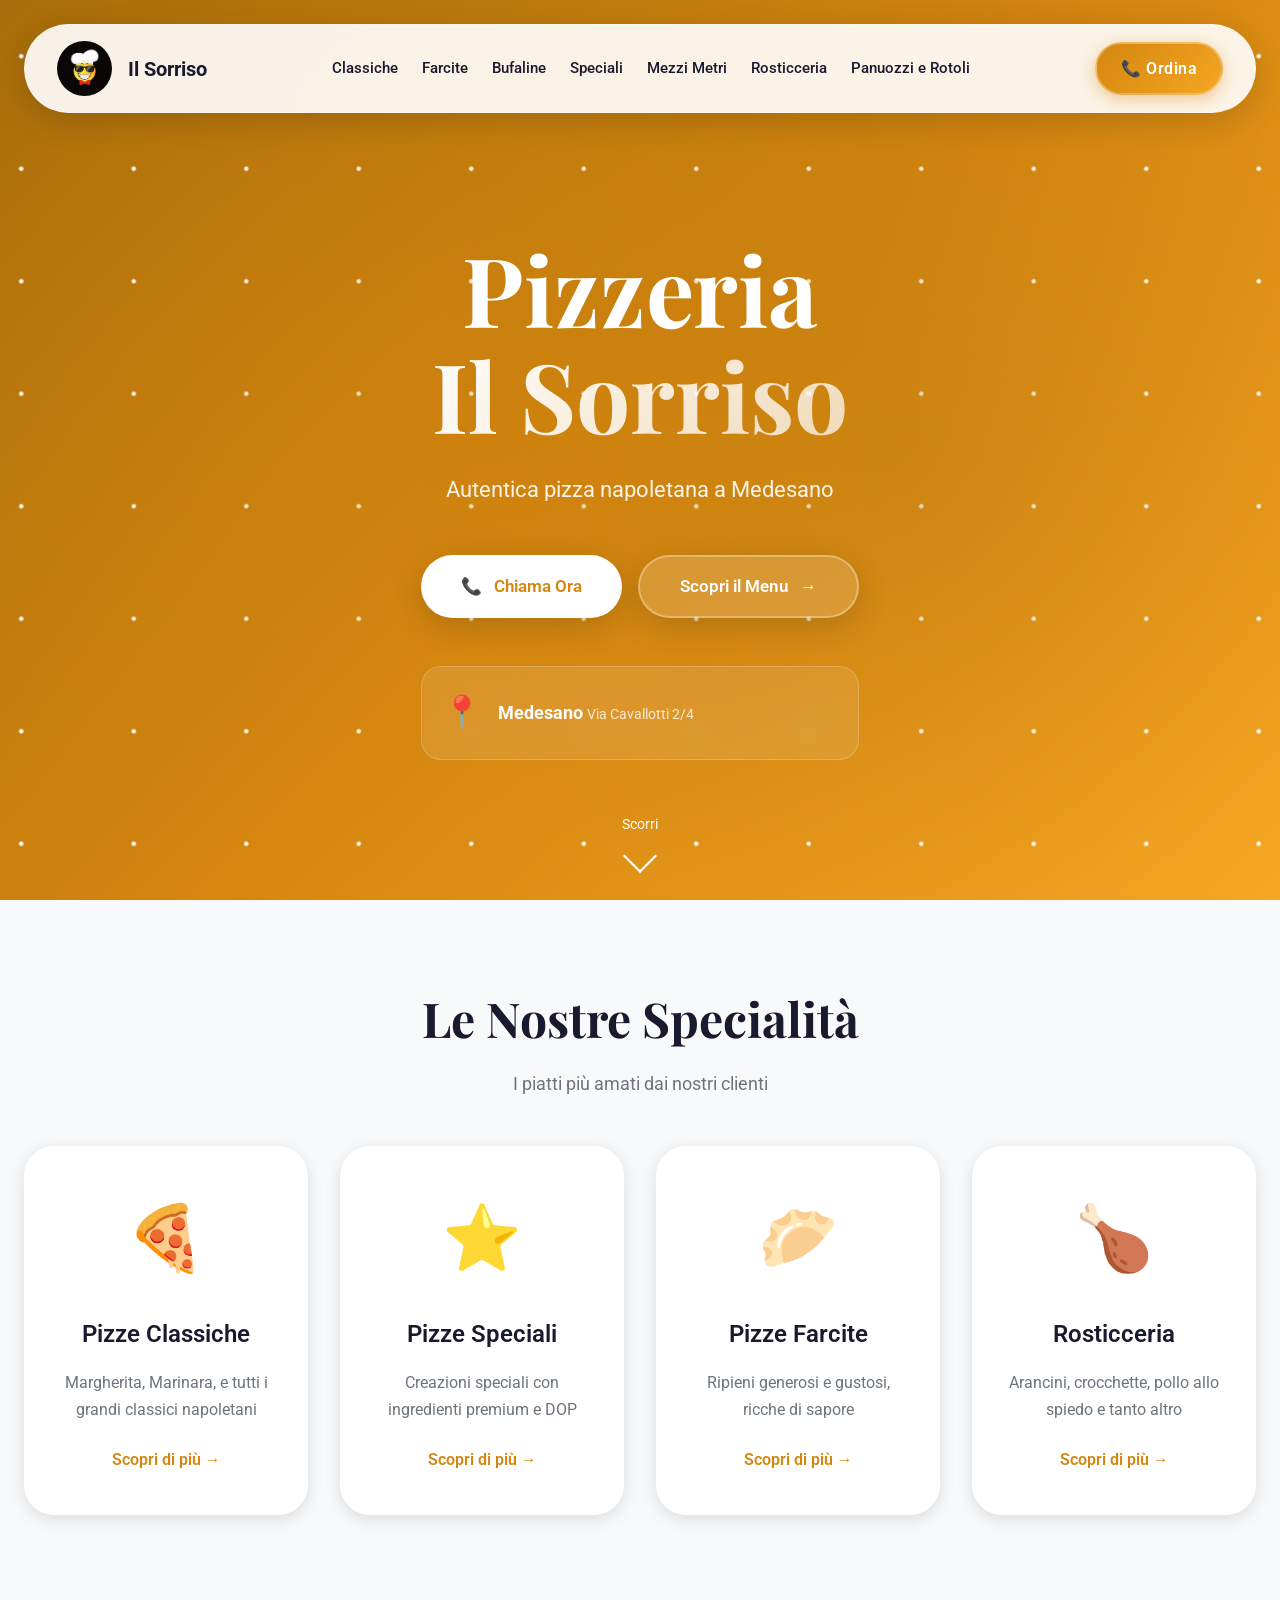
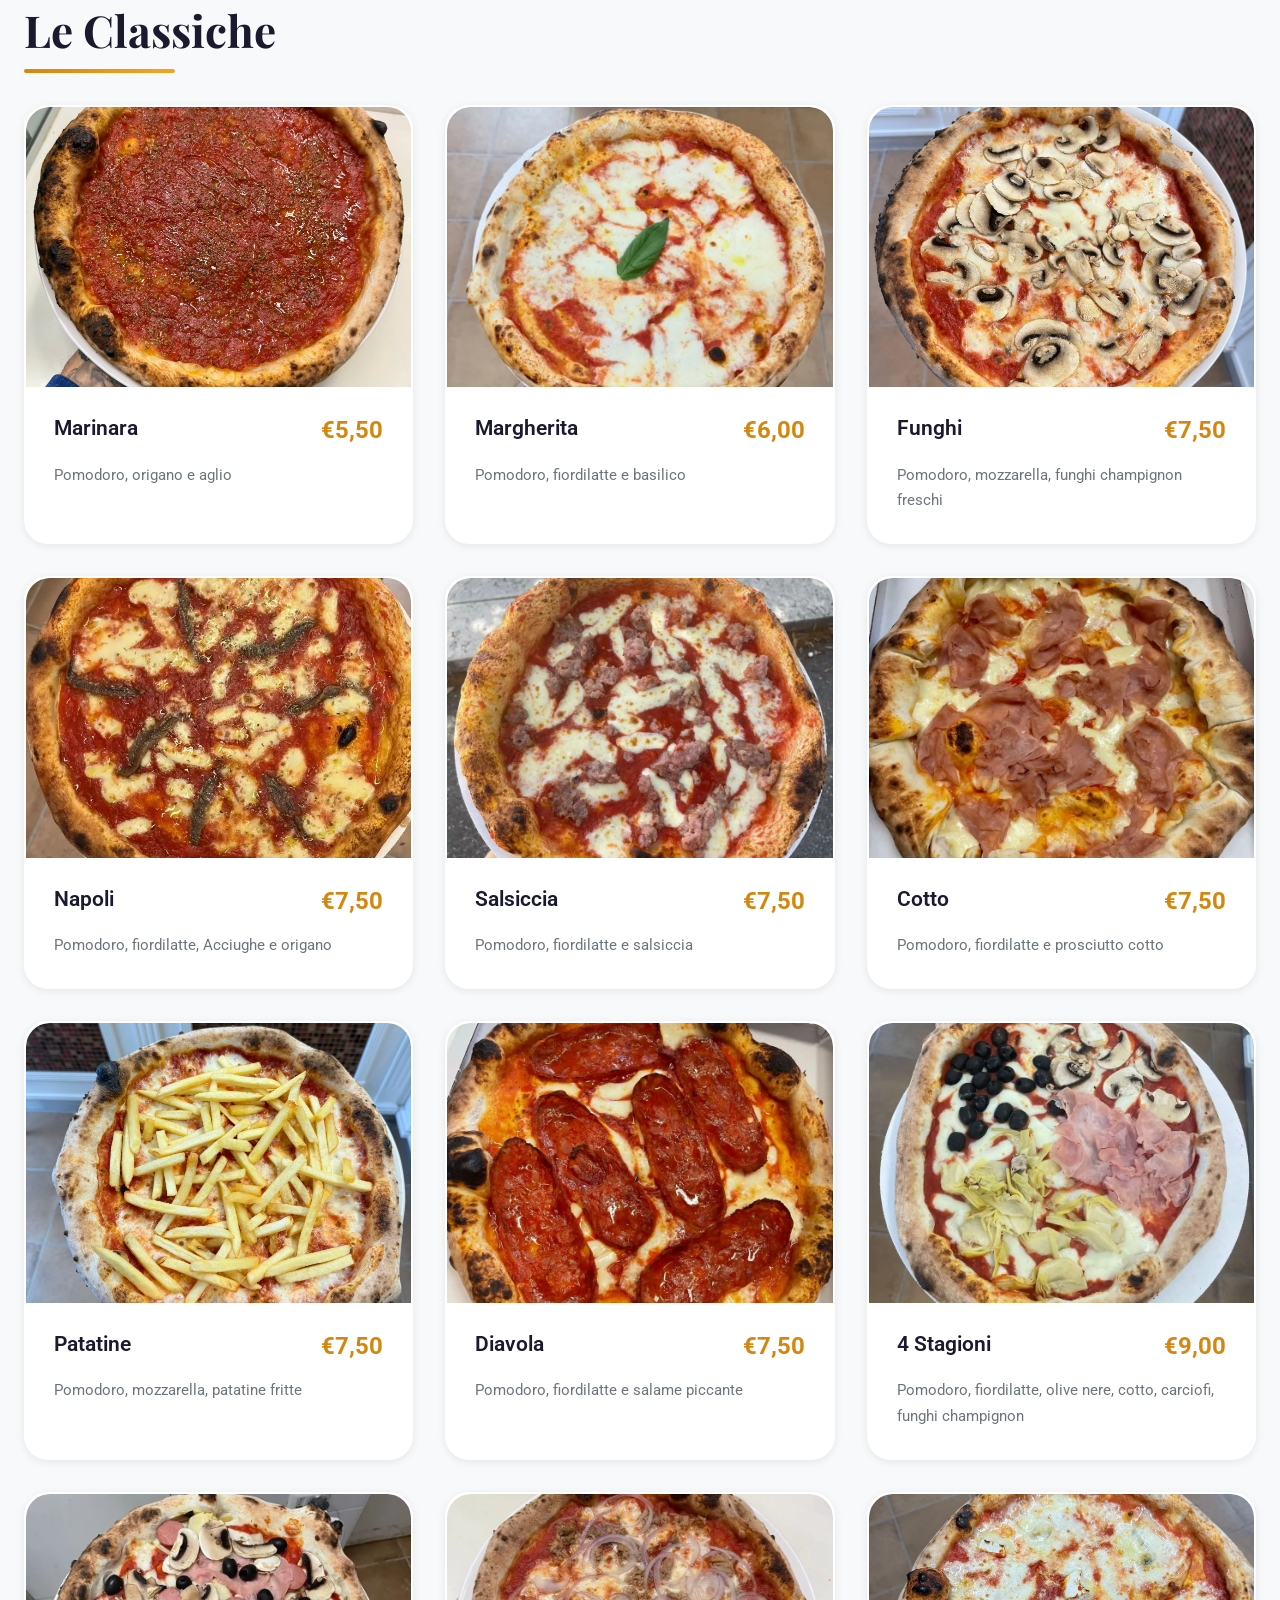
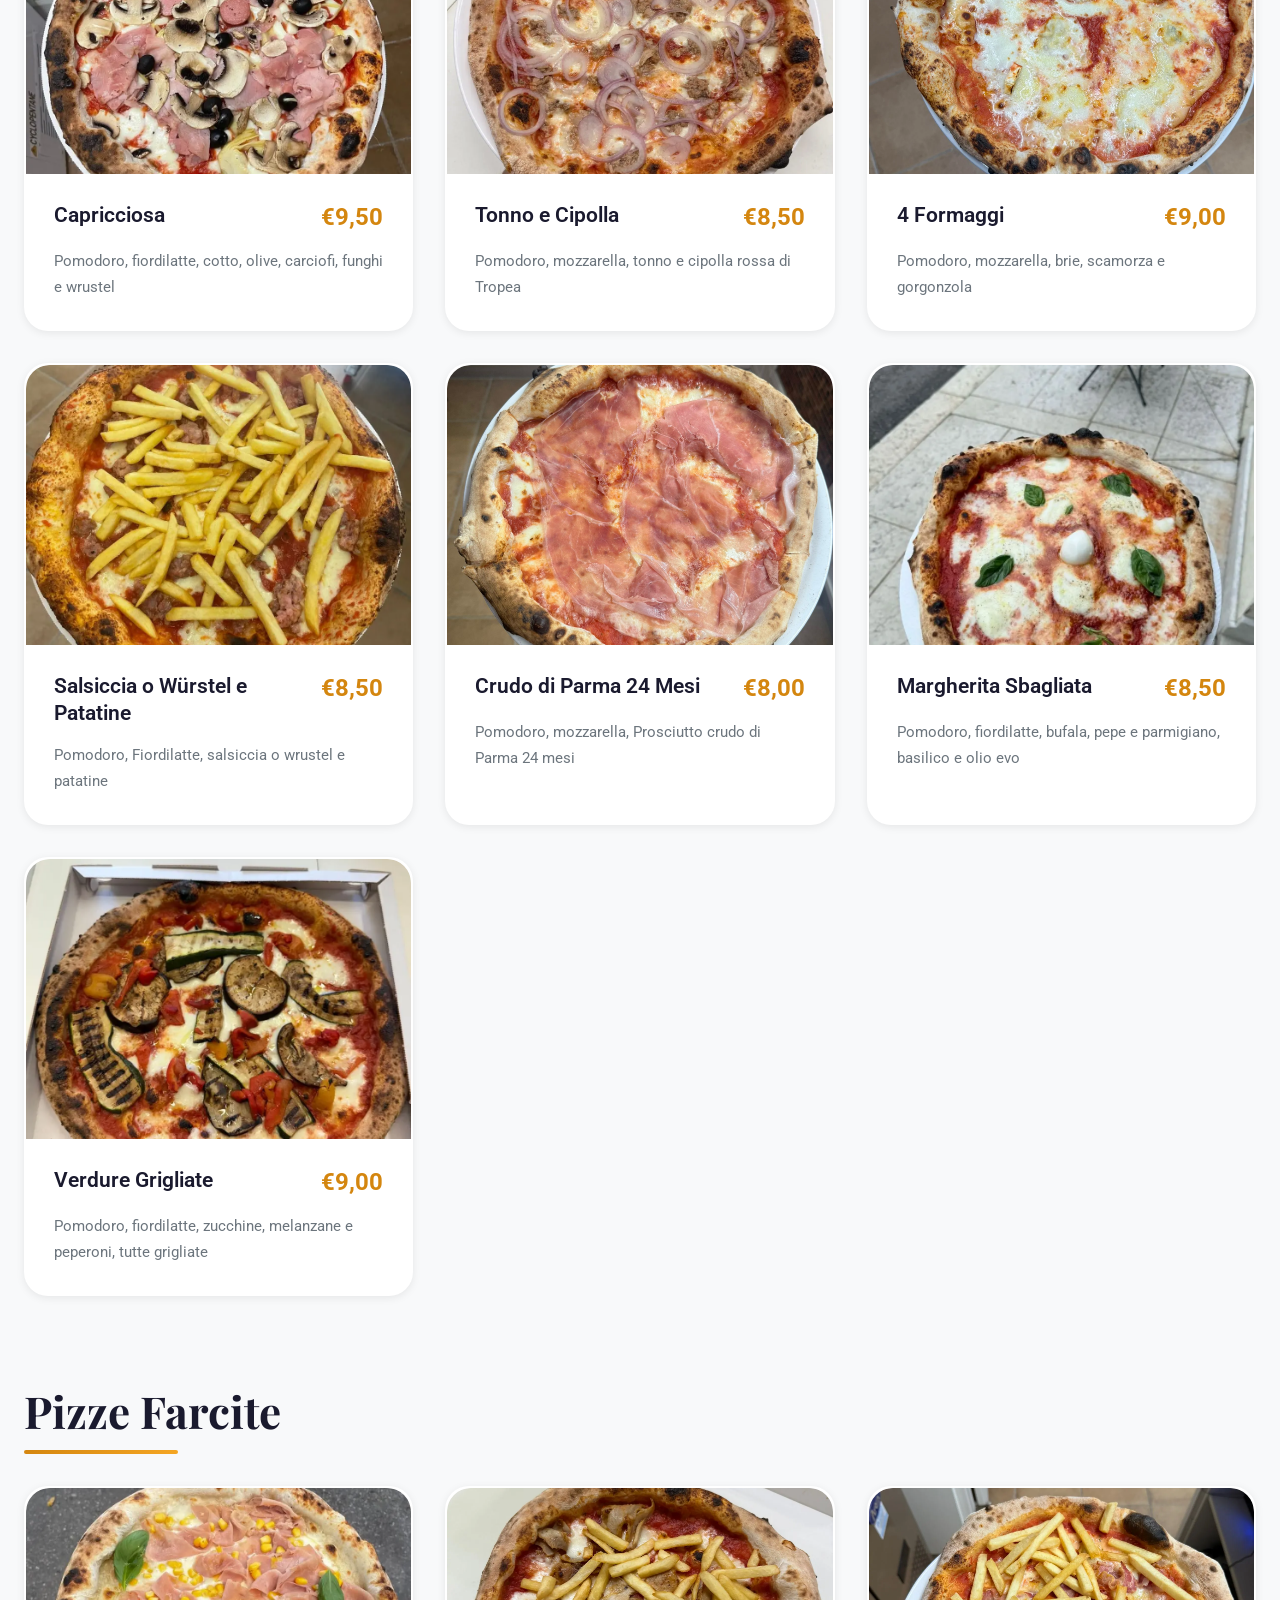
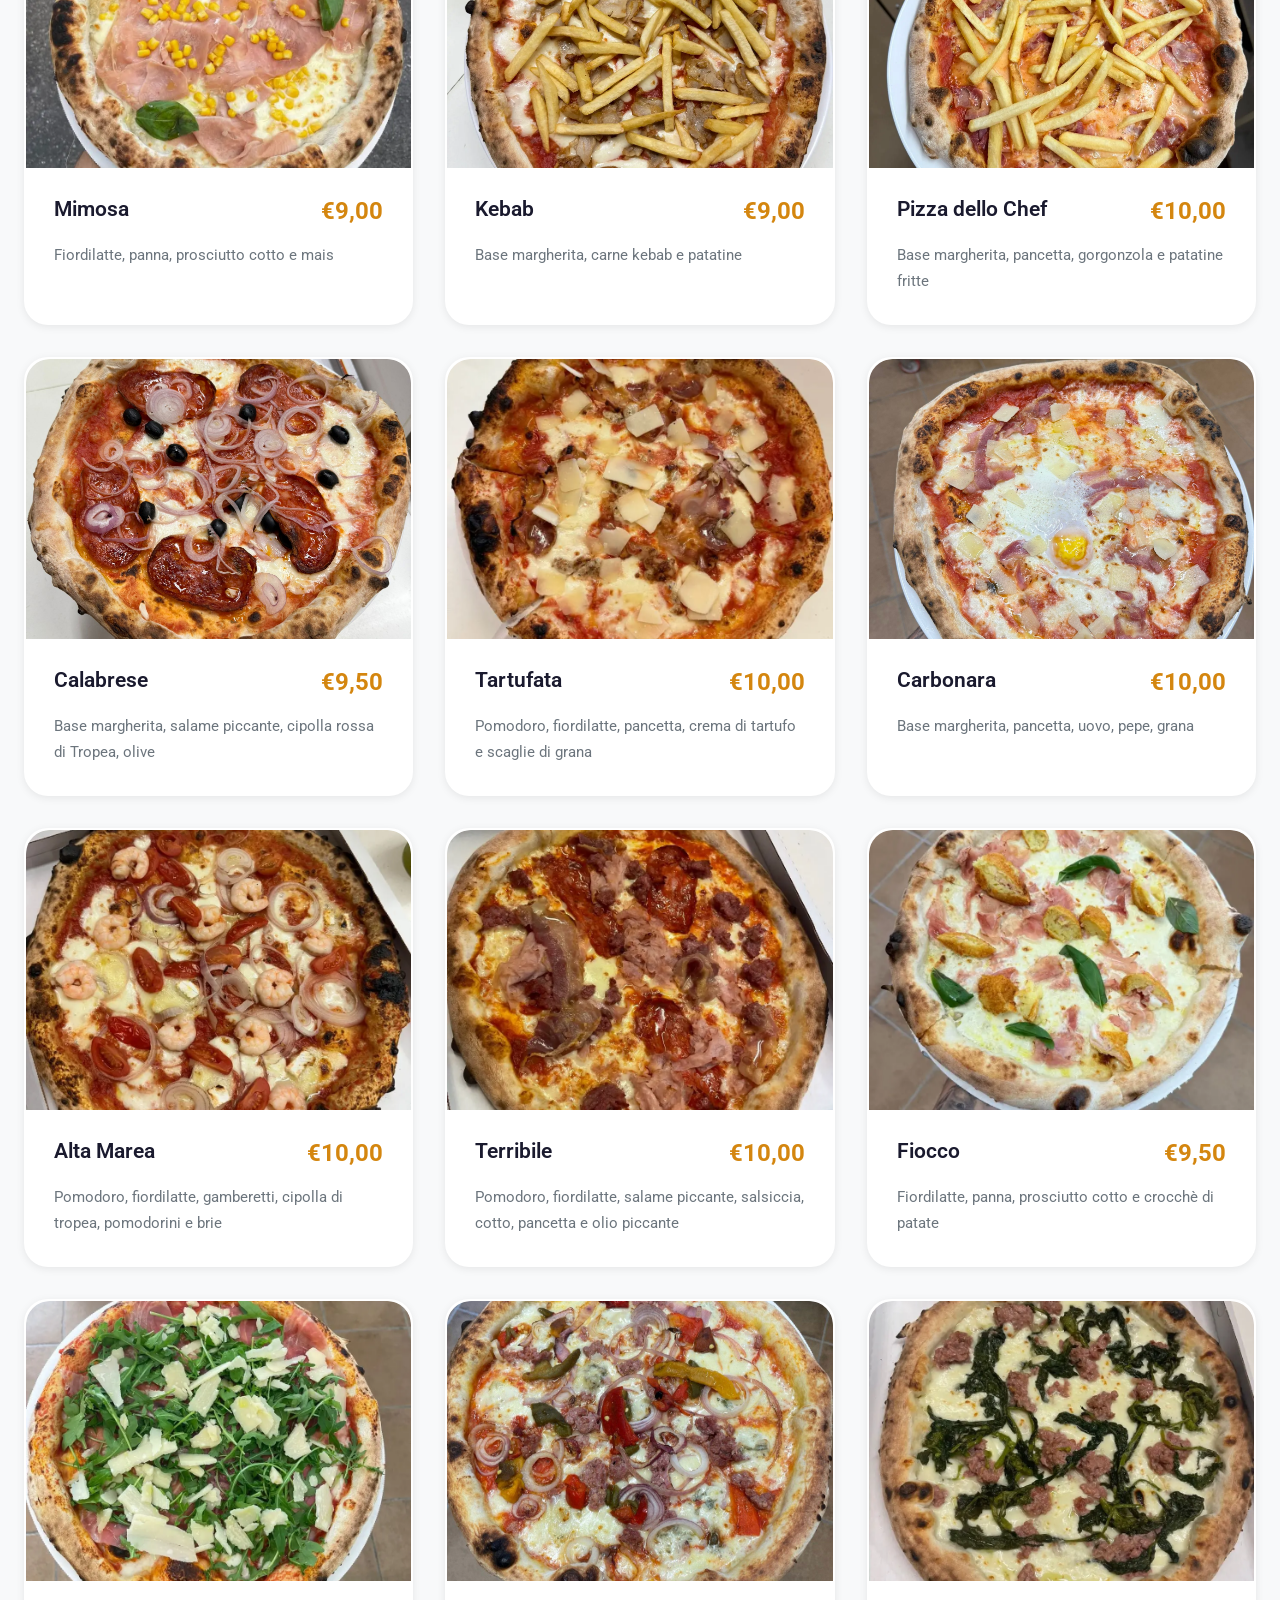
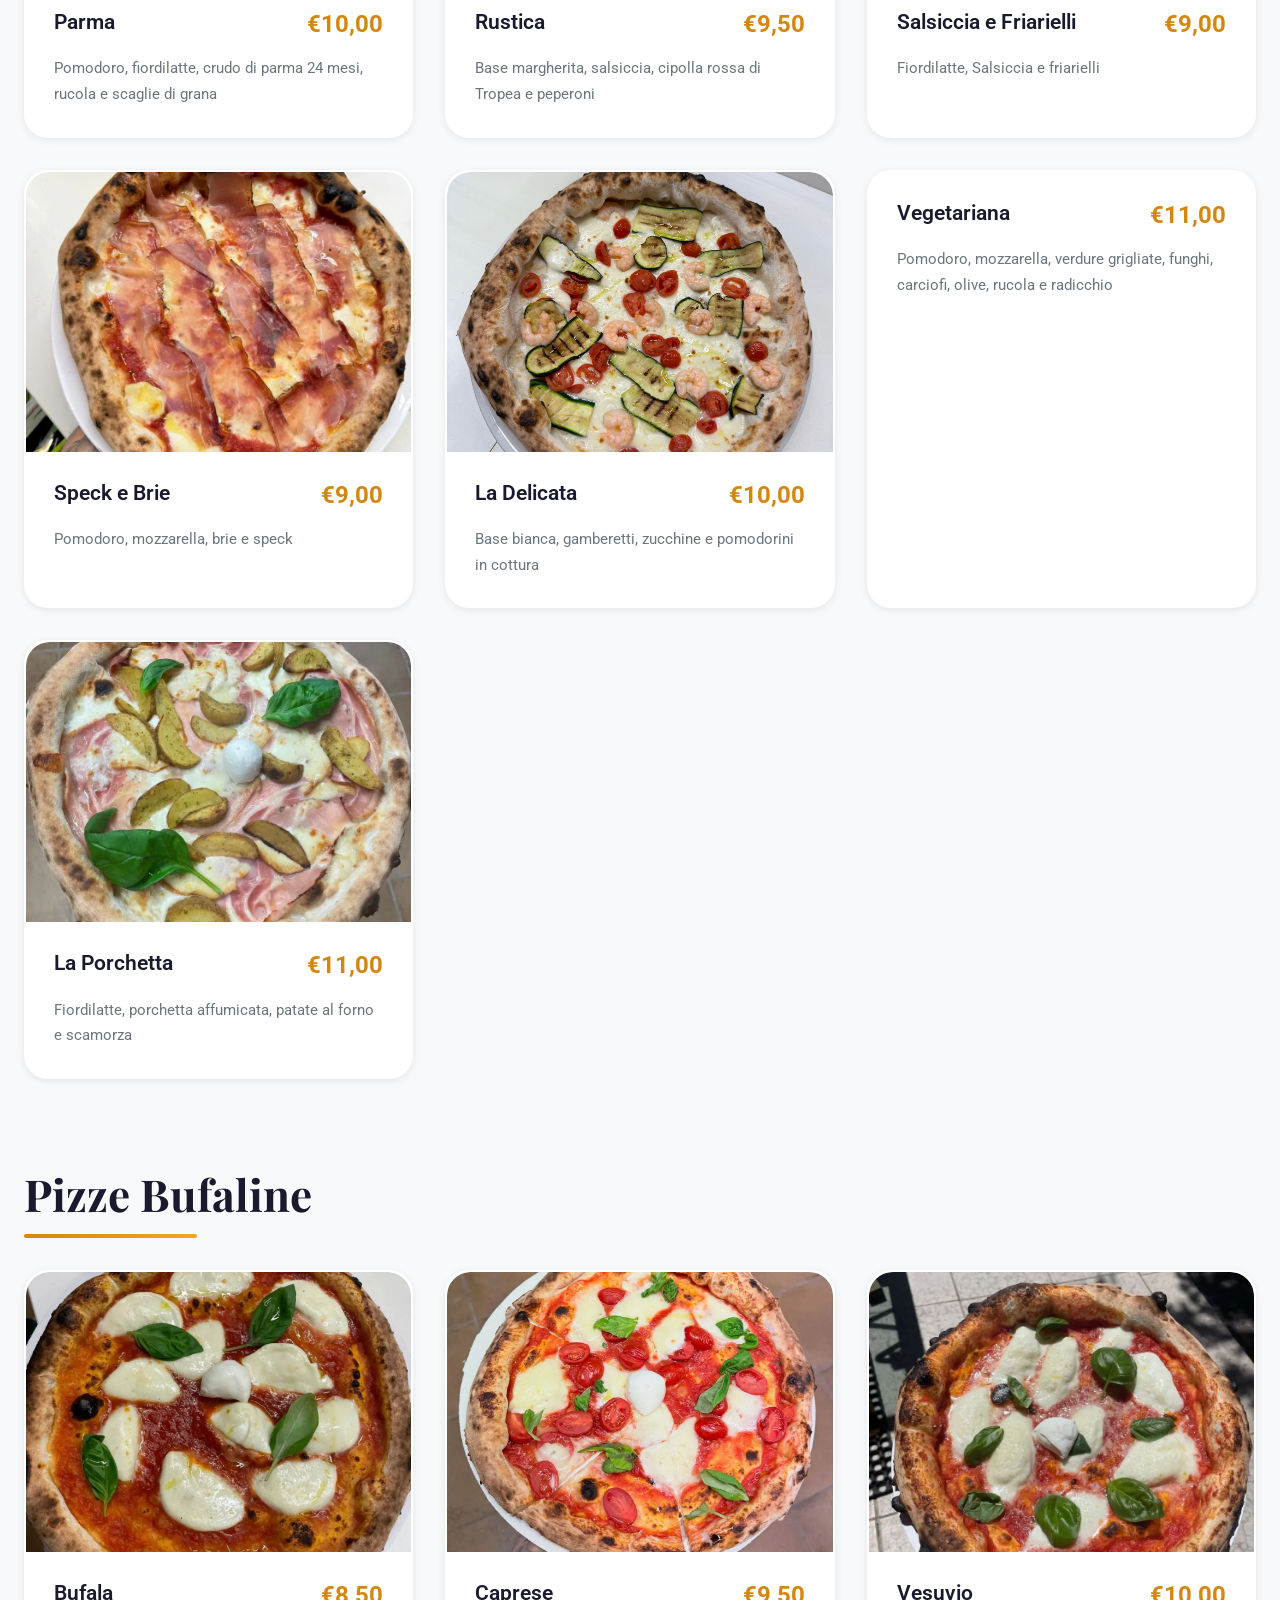
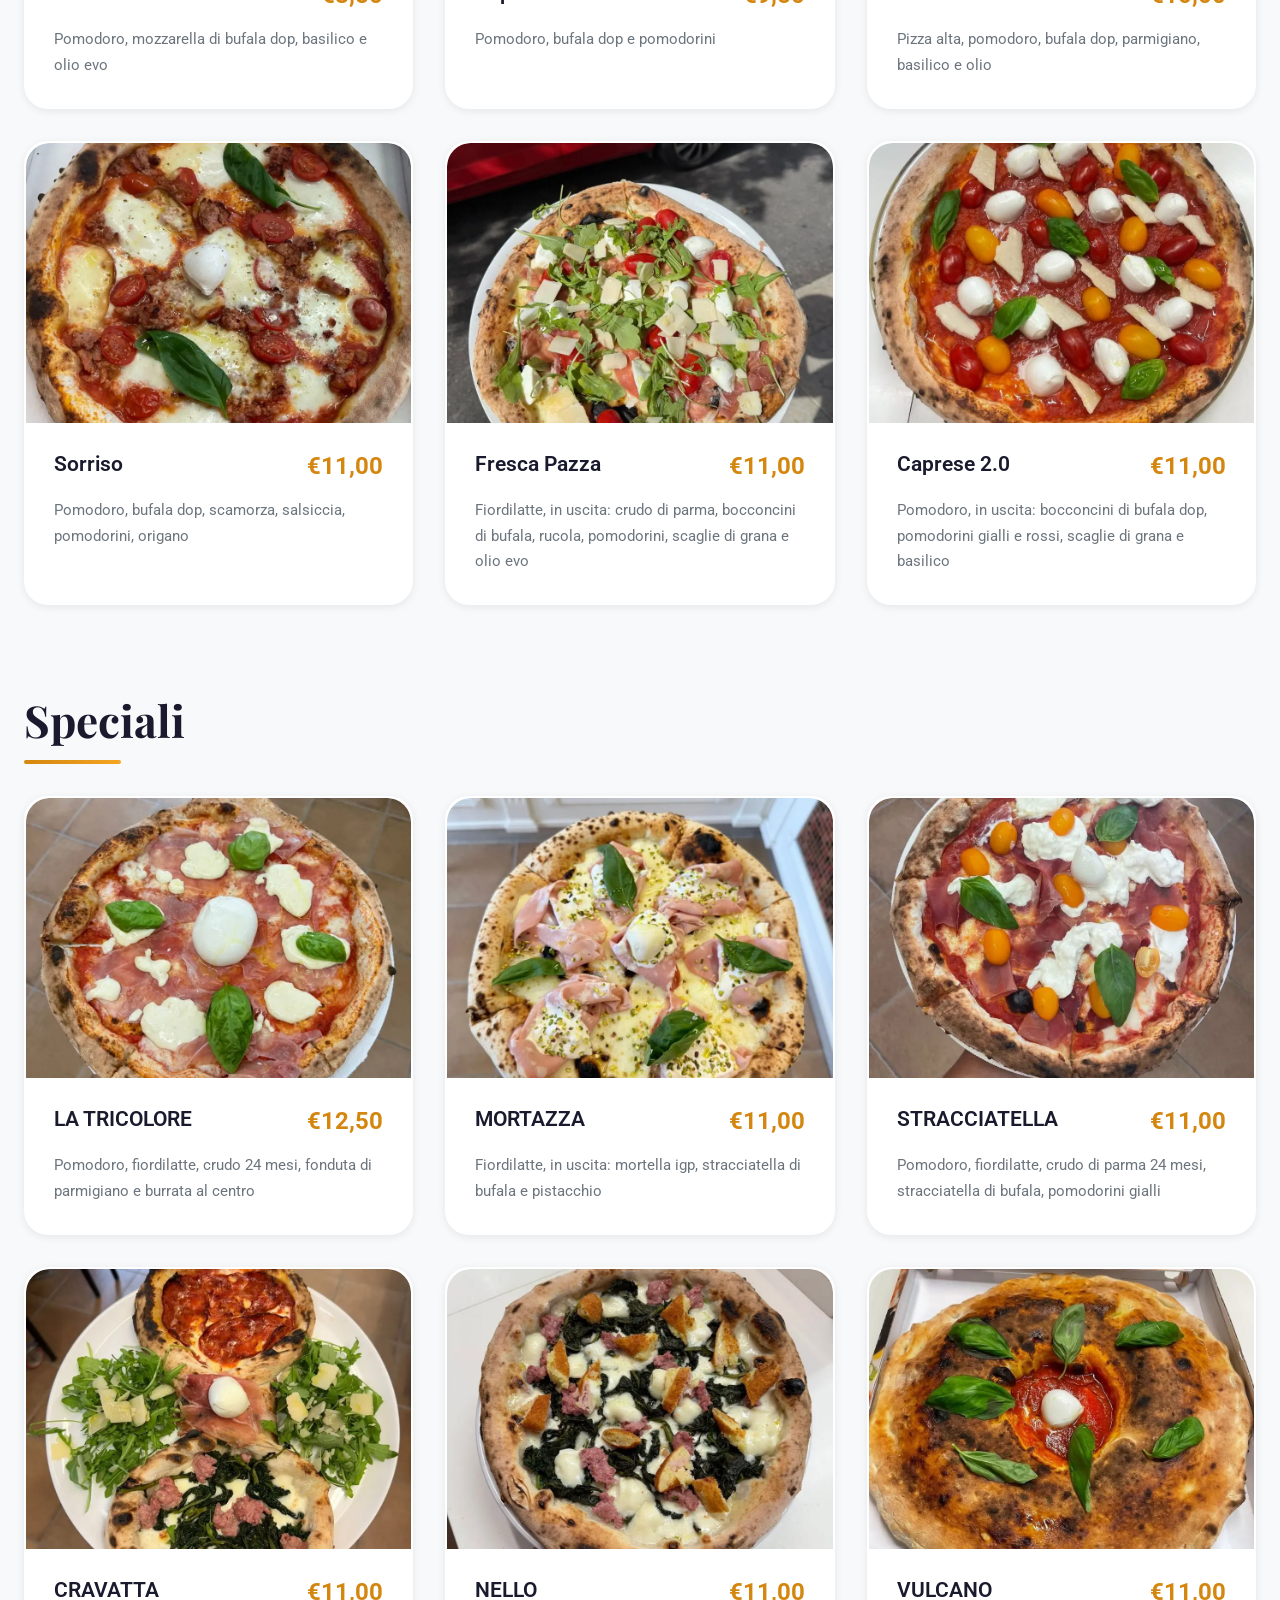
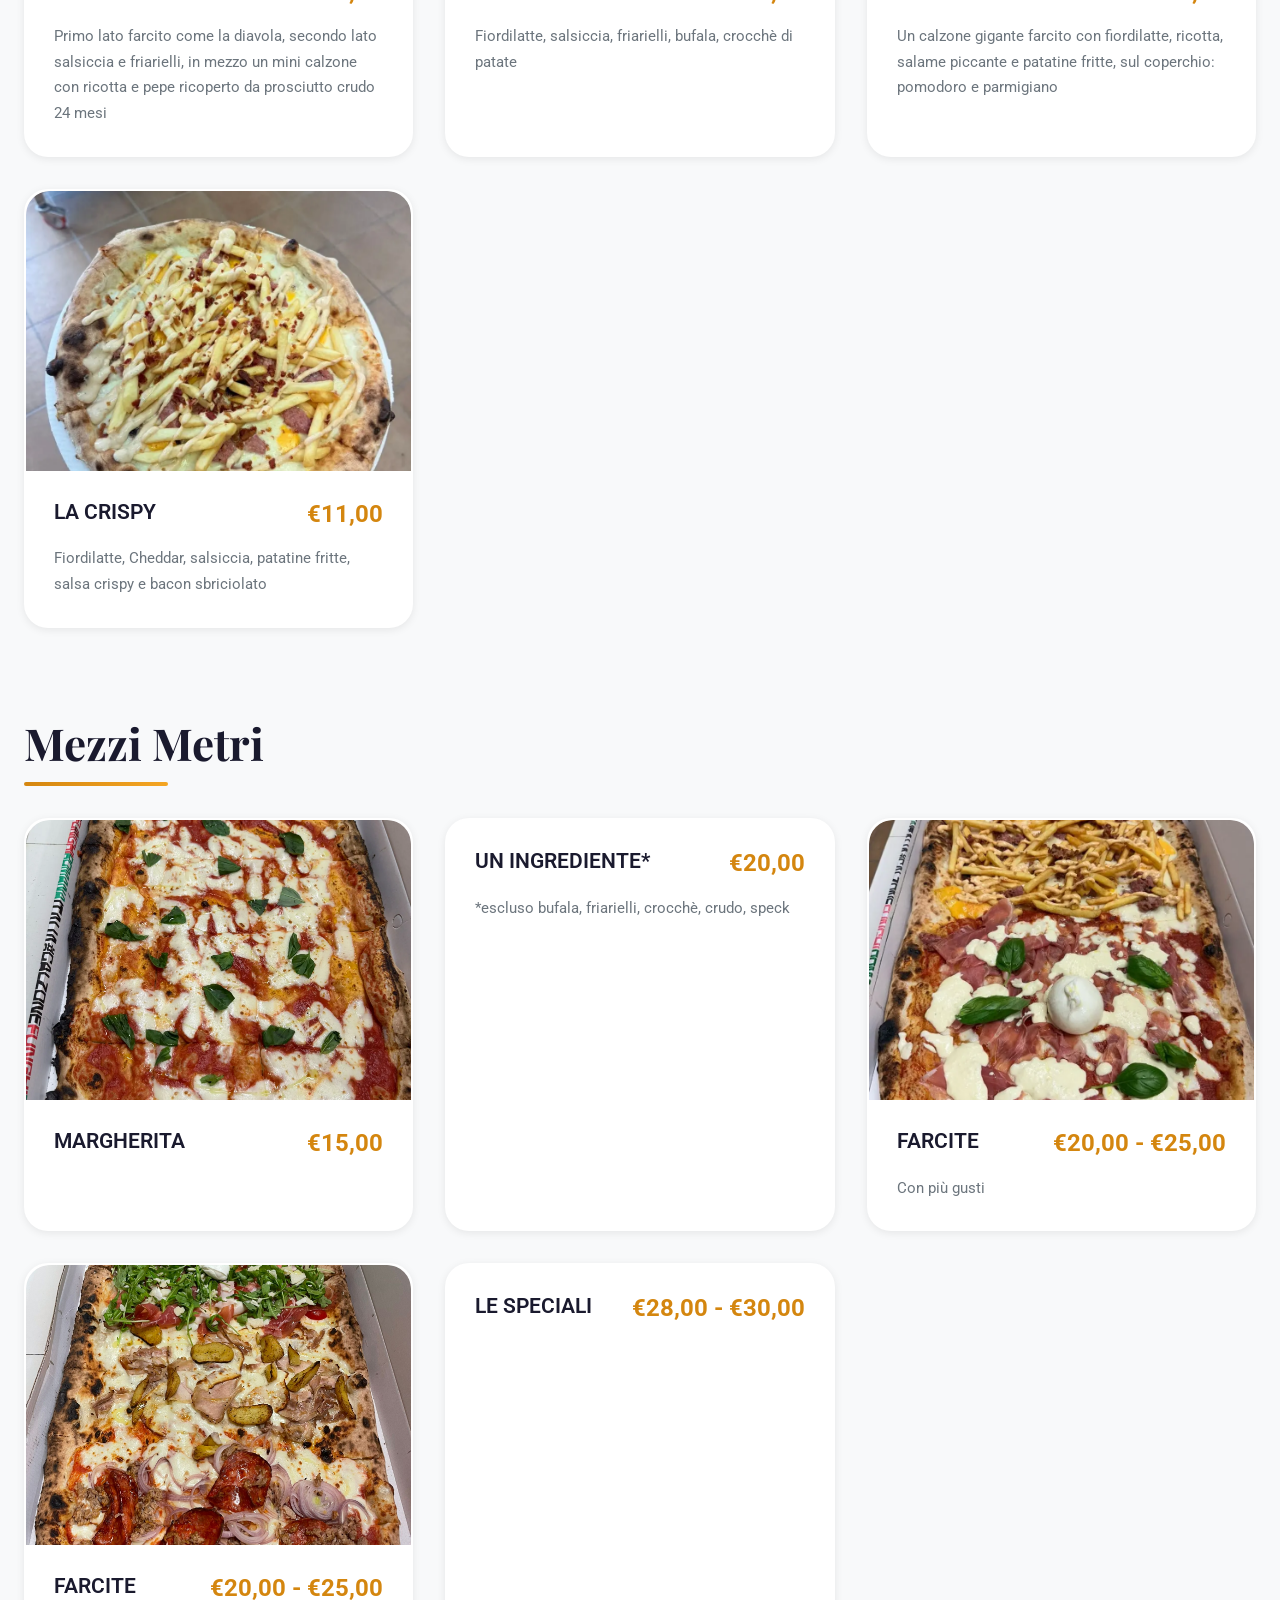
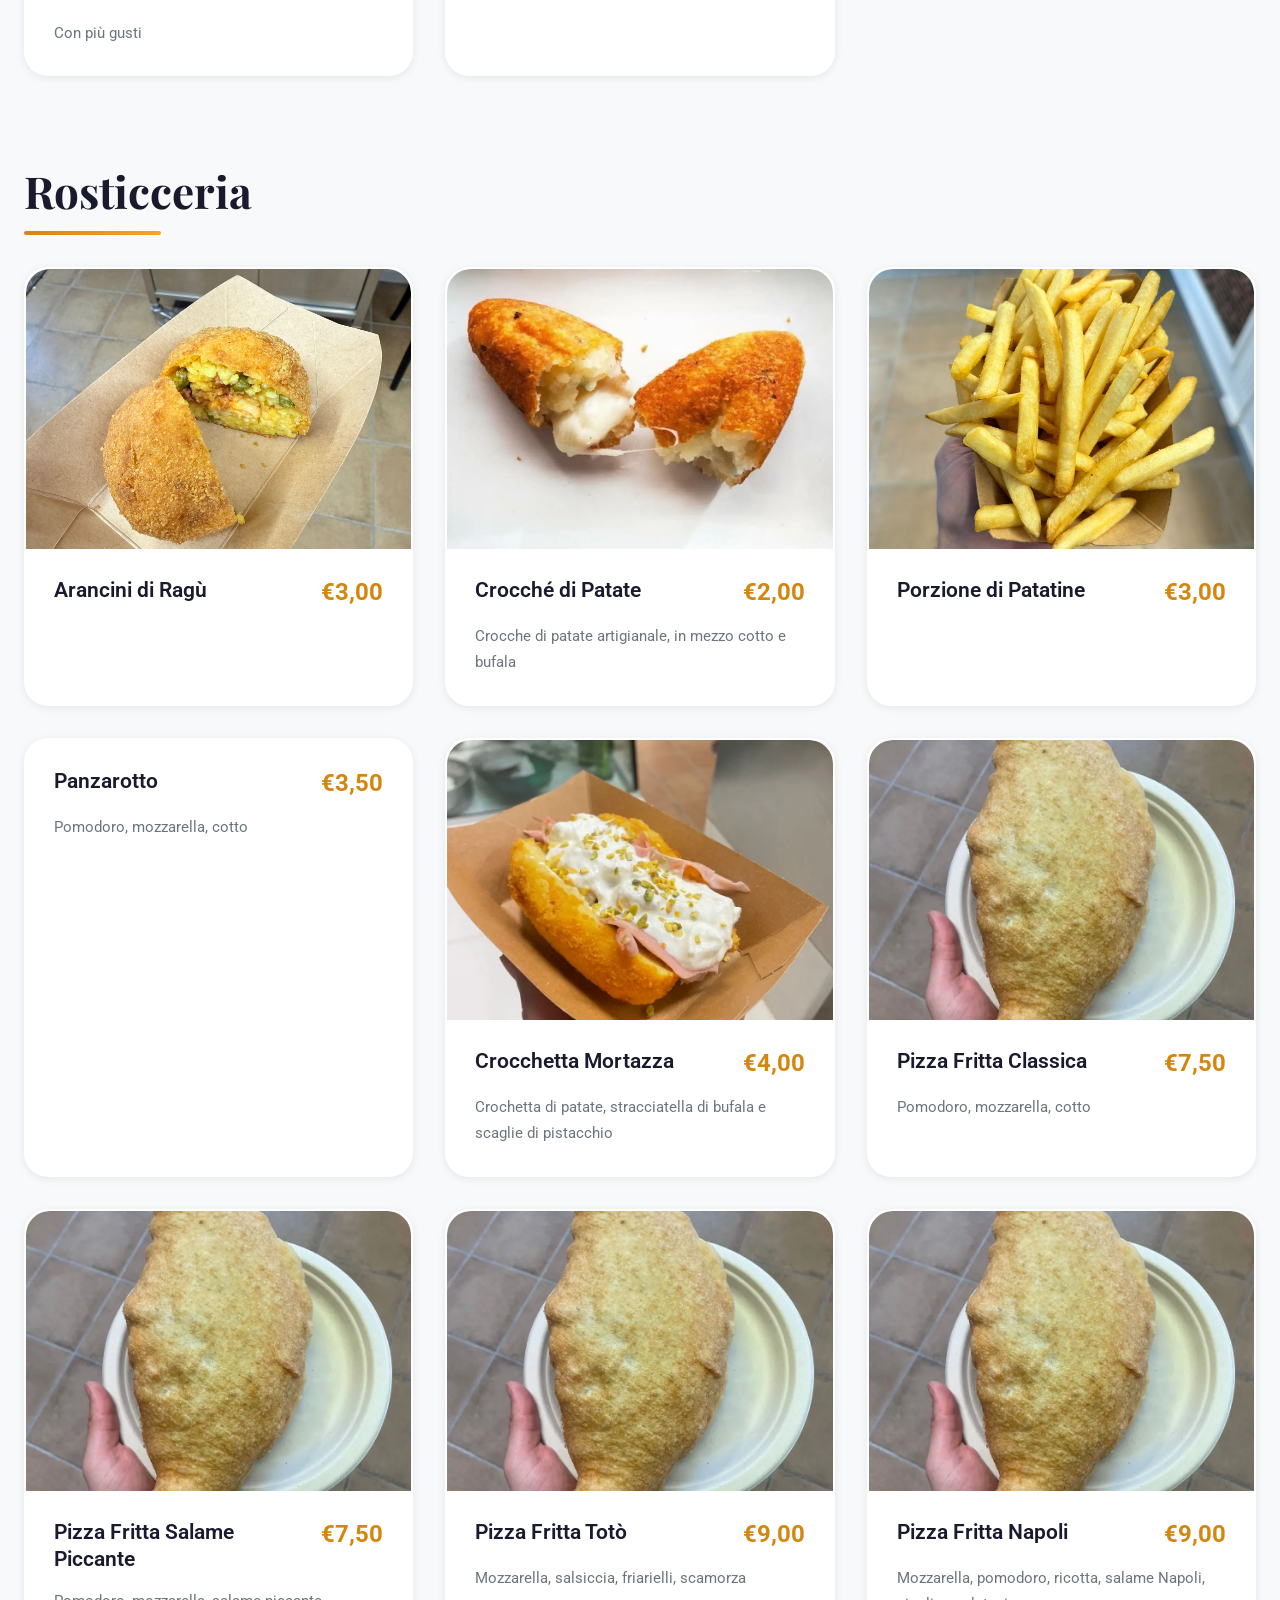
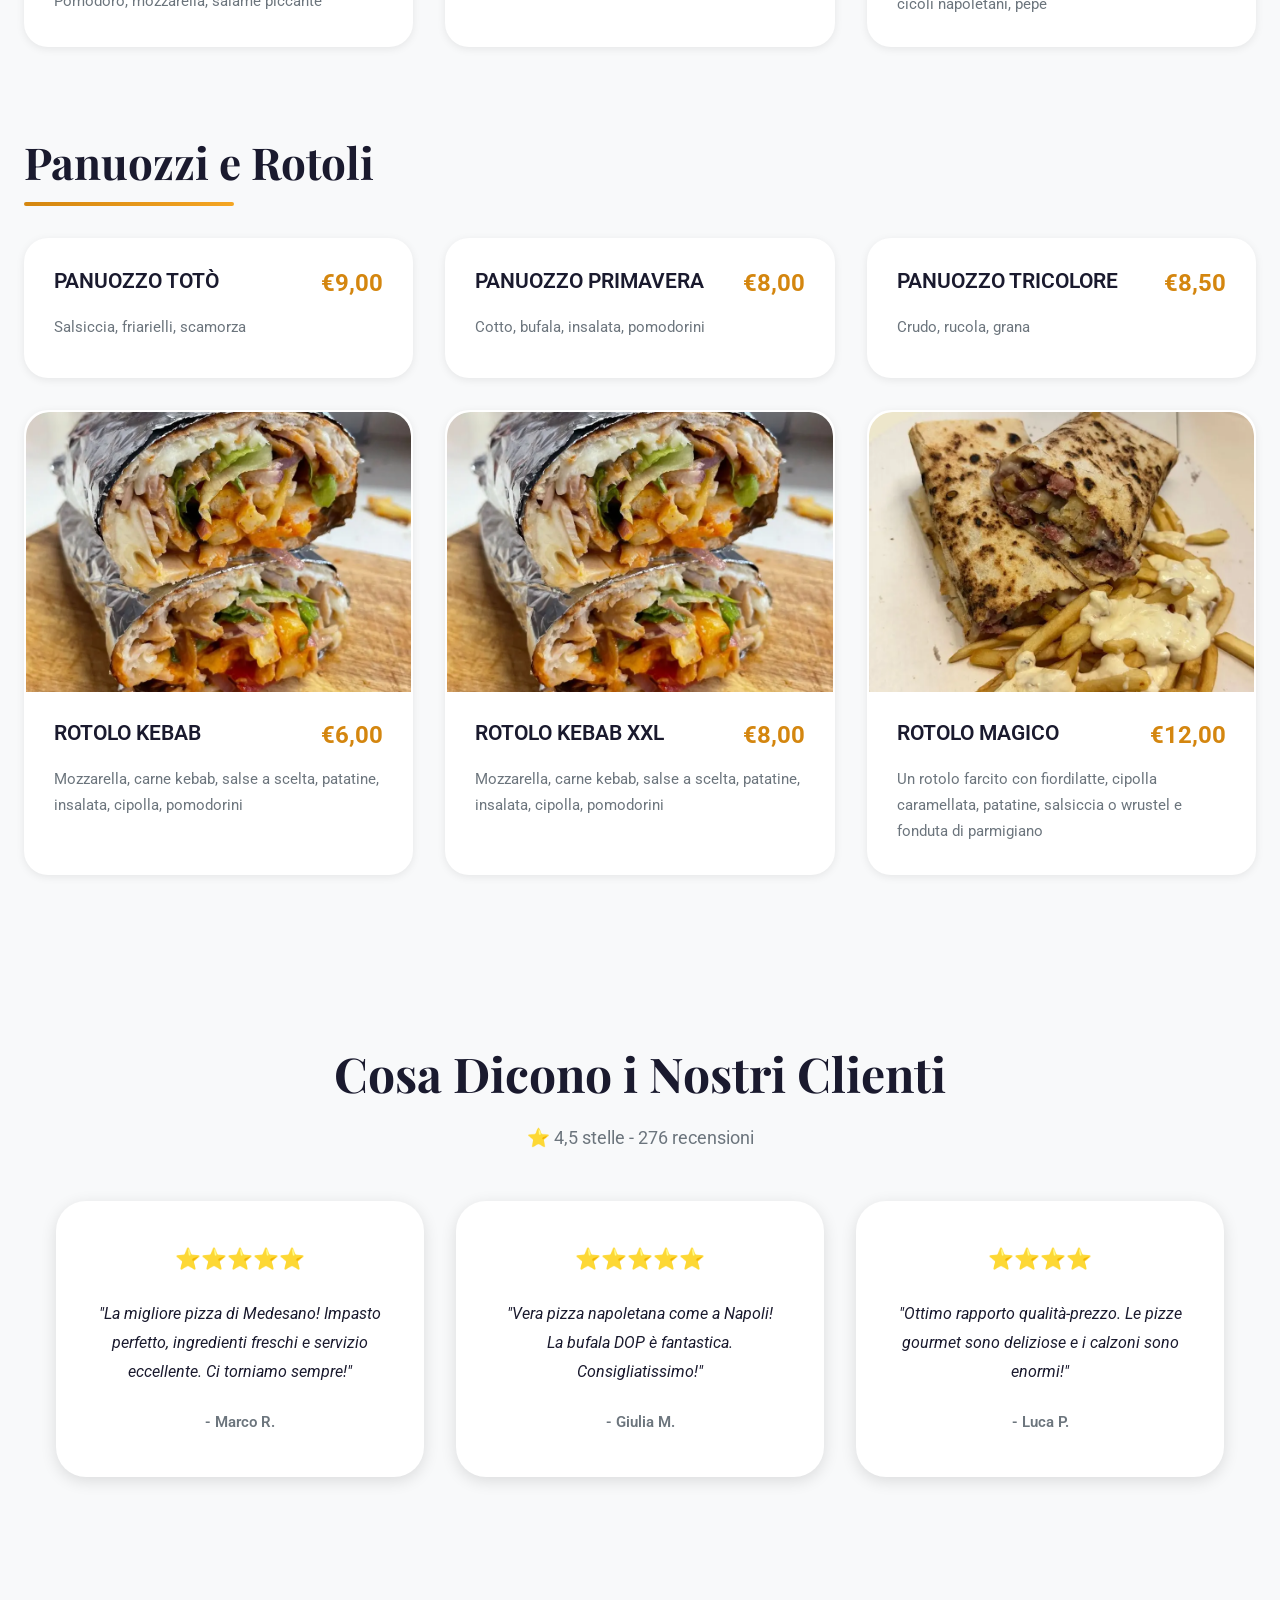
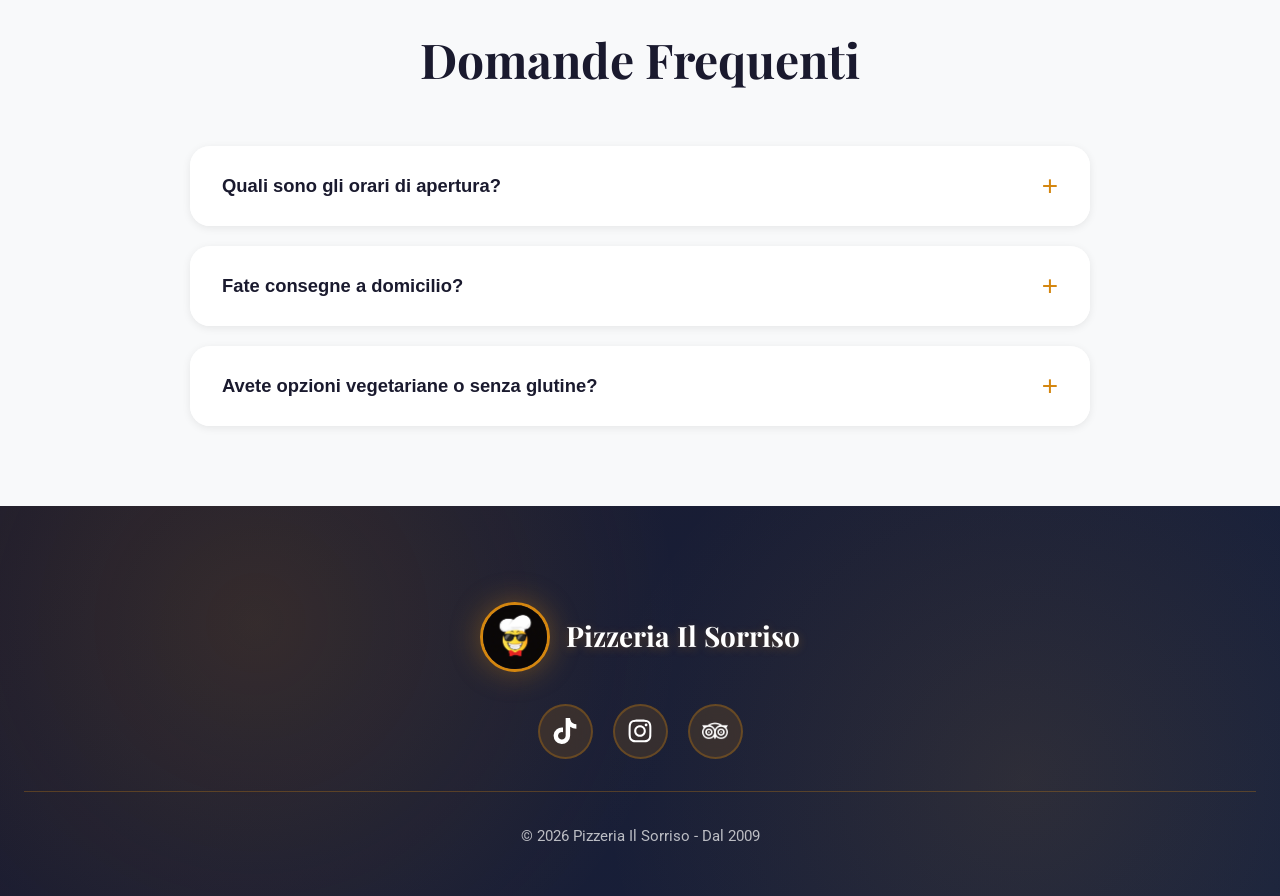
==== index.html @ df84333b "Add SEO meta tags, structured data, sitemap, and Google Search Console verification - Add meta descr" ====
<!DOCTYPE html>
<html lang="it">
<head>
    <meta charset="UTF-8">
    <meta name="viewport" content="width=device-width, initial-scale=1.0">
    <title>Pizzeria Il Sorriso | Autentica Pizza Napoletana a Medesano (PR)</title>
    <meta name="description" content="Pizzeria Il Sorriso a Medesano (PR) - Pizza napoletana artigianale, pizze farcite, bufaline, rosticceria e panuozzi. Consegna a domicilio. Chiama 0525 421782.">
    <link rel="canonical" href="https://www.ilsorrisopizzeria.it/">

    <!-- Open Graph -->
    <meta property="og:type" content="restaurant">
    <meta property="og:title" content="Pizzeria Il Sorriso | Autentica Pizza Napoletana a Medesano (PR)">
    <meta property="og:description" content="Pizzeria Il Sorriso a Medesano (PR) - Pizza napoletana artigianale, pizze farcite, bufaline, rosticceria e panuozzi. Consegna a domicilio.">
    <meta property="og:url" content="https://www.ilsorrisopizzeria.it/">
    <meta property="og:image" content="https://www.ilsorrisopizzeria.it/logoSorriso.webp">
    <meta property="og:locale" content="it_IT">
    <meta property="og:site_name" content="Pizzeria Il Sorriso">

    <!-- Twitter Card -->
    <meta name="twitter:card" content="summary">
    <meta name="twitter:title" content="Pizzeria Il Sorriso | Autentica Pizza Napoletana a Medesano (PR)">
    <meta name="twitter:description" content="Pizzeria Il Sorriso a Medesano (PR) - Pizza napoletana artigianale, pizze farcite, bufaline, rosticceria e panuozzi.">
    <meta name="twitter:image" content="https://www.ilsorrisopizzeria.it/logoSorriso.webp">

    <!-- JSON-LD: Restaurant -->
    <script type="application/ld+json">
    {
      "@context": "https://schema.org",
      "@type": "Restaurant",
      "name": "Pizzeria Il Sorriso",
      "image": "https://www.ilsorrisopizzeria.it/logoSorriso.webp",
      "url": "https://www.ilsorrisopizzeria.it",
      "telephone": "+390525421782",
      "address": {
        "@type": "PostalAddress",
        "streetAddress": "Via Cavallotti 2/4",
        "addressLocality": "Medesano",
        "postalCode": "43014",
        "addressRegion": "PR",
        "addressCountry": "IT"
      },
      "geo": {
        "@type": "GeoCoordinates",
        "latitude": 44.7569934,
        "longitude": 10.1401988
      },
      "servesCuisine": ["Pizza napoletana", "Italiana", "Rosticceria"],
      "priceRange": "€€",
      "openingHoursSpecification": [
        {
          "@type": "OpeningHoursSpecification",
          "dayOfWeek": "Tuesday",
          "opens": "12:00",
          "closes": "22:00"
        },
        {
          "@type": "OpeningHoursSpecification",
          "dayOfWeek": "Wednesday",
          "opens": "12:00",
          "closes": "22:00"
        },
        {
          "@type": "OpeningHoursSpecification",
          "dayOfWeek": "Thursday",
          "opens": "11:00",
          "closes": "14:00"
        },
        {
          "@type": "OpeningHoursSpecification",
          "dayOfWeek": "Thursday",
          "opens": "18:00",
          "closes": "22:00"
        },
        {
          "@type": "OpeningHoursSpecification",
          "dayOfWeek": "Friday",
          "opens": "11:00",
          "closes": "14:00"
        },
        {
          "@type": "OpeningHoursSpecification",
          "dayOfWeek": "Friday",
          "opens": "18:00",
          "closes": "22:00"
        },
        {
          "@type": "OpeningHoursSpecification",
          "dayOfWeek": "Saturday",
          "opens": "11:00",
          "closes": "14:00"
        },
        {
          "@type": "OpeningHoursSpecification",
          "dayOfWeek": "Saturday",
          "opens": "18:00",
          "closes": "22:00"
        },
        {
          "@type": "OpeningHoursSpecification",
          "dayOfWeek": "Sunday",
          "opens": "11:00",
          "closes": "14:00"
        },
        {
          "@type": "OpeningHoursSpecification",
          "dayOfWeek": "Sunday",
          "opens": "18:00",
          "closes": "22:00"
        }
      ],
      "aggregateRating": {
        "@type": "AggregateRating",
        "ratingValue": "4.5",
        "reviewCount": "276"
      },
      "sameAs": [
        "https://www.instagram.com/pizzeria_il_sorriso_medesano/",
        "https://www.tiktok.com/@nellosorrisosmile",
        "https://www.tripadvisor.it/Restaurant_Review-g1063283-d23905421-Reviews-Pizzeria_Il_Sorriso-Medesano_Province_of_Parma_Emilia_Romagna.html"
      ],
      "hasMenu": {
        "@type": "Menu",
        "hasMenuSection": [
          {
            "@type": "MenuSection",
            "name": "Le Classiche",
            "description": "Pizze classiche napoletane"
          },
          {
            "@type": "MenuSection",
            "name": "Pizze Farcite",
            "description": "Pizze riccamente farcite"
          },
          {
            "@type": "MenuSection",
            "name": "Pizze Bufaline",
            "description": "Pizze con mozzarella di bufala DOP"
          },
          {
            "@type": "MenuSection",
            "name": "Speciali",
            "description": "Creazioni speciali dello chef"
          },
          {
            "@type": "MenuSection",
            "name": "Mezzi Metri",
            "description": "Pizze formato mezzo metro"
          },
          {
            "@type": "MenuSection",
            "name": "Rosticceria",
            "description": "Arancini, crocchette, pizze fritte e altro"
          },
          {
            "@type": "MenuSection",
            "name": "Panuozzi e Rotoli",
            "description": "Panuozzi farciti e rotoli kebab"
          }
        ]
      }
    }
    </script>

    <!-- JSON-LD: FAQPage -->
    <script type="application/ld+json">
    {
      "@context": "https://schema.org",
      "@type": "FAQPage",
      "mainEntity": [
        {
          "@type": "Question",
          "name": "Quali sono gli orari di apertura?",
          "acceptedAnswer": {
            "@type": "Answer",
            "text": "Lunedì: Chiuso. Martedì: 12–22. Mercoledì: 12–22. Giovedì: 11–14, 18–22. Venerdì: 11–14, 18–22. Sabato: 11–14, 18–22. Domenica: 11–14, 18–22. L'orario può variare."
          }
        },
        {
          "@type": "Question",
          "name": "Fate consegne a domicilio?",
          "acceptedAnswer": {
            "@type": "Answer",
            "text": "Sì, consegniamo a domicilio nella zona di Medesano e dintorni. Chiamaci al 0525 421782 per ordinare!"
          }
        },
        {
          "@type": "Question",
          "name": "Avete opzioni vegetariane o senza glutine?",
          "acceptedAnswer": {
            "@type": "Answer",
            "text": "Sì, abbiamo diverse pizze vegetariane. Per le opzioni senza glutine, ti preghiamo di chiamarci in anticipo così possiamo prepararci."
          }
        }
      ]
    }
    </script>

    <link rel="icon" type="image/webp" href="logoSorriso.webp">
    <link rel="stylesheet" href="style.css">
    <link rel="preconnect" href="https://fonts.googleapis.com">
    <link rel="preconnect" href="https://fonts.gstatic.com" crossorigin>
    <link href="https://fonts.googleapis.com/css2?family=Playfair+Display:wght@700&family=Roboto:wght@300;400;500&display=swap" rel="stylesheet">
    <script>
        // Prevent flash of hero section when navigating from product page
        if (window.location.hash || (localStorage.getItem('menuScrollPosition') && !window.location.hash)) {
            if ('scrollRestoration' in history) {
                history.scrollRestoration = 'manual';
            }
            document.documentElement.style.visibility = 'hidden';
        }
    </script>
</head>
<body>
    <!-- Floating Navigation -->
    <nav class="floating-nav">
        <div class="nav-container">
            <a href="#" class="nav-logo">
                <img src="logoSorriso.webp" alt="Il Sorriso">
                <span>Il Sorriso</span>
            </a>
            <ul class="nav-menu">
                <li><a href="#classiche"><span class="nav-icon">🍕</span>Classiche</a></li>
                <li><a href="#farcite"><span class="nav-icon">🥟</span>Farcite</a></li>
                <li><a href="#bufaline"><span class="nav-icon">🧀</span>Bufaline</a></li>
                <li><a href="#speciali"><span class="nav-icon">⭐</span>Speciali</a></li>
                <li><a href="#mezzi-metri"><span class="nav-icon">📏</span>Mezzi Metri</a></li>
                <li><a href="#rosticceria"><span class="nav-icon">🍗</span>Rosticceria</a></li>
                <li><a href="#panuozzi"><span class="nav-icon">🌯</span>Panuozzi e Rotoli</a></li>
                <li class="mobile-only"><a href="tel:0525421782" class="nav-cta"><span class="nav-icon">📞</span>Ordina</a></li>
            </ul>
            <div class="nav-right">
                <a href="tel:0525421782" class="nav-cta">📞 Ordina</a>
                <button class="menu-toggle" aria-label="Toggle menu">
                    <span></span>
                    <span></span>
                    <span></span>
                </button>
            </div>
        </div>
    </nav>

    <!-- Full-Screen Hero -->
    <section id="hero" class="hero-fullscreen">
        <div class="hero-background">
            <div class="hero-overlay"></div>
        </div>
        <div class="hero-content-wrapper">
            <div class="hero-text">
                <h1 class="hero-title">
                    <span class="hero-title-line">Pizzeria</span>
                    <span class="hero-title-line hero-title-main">Il Sorriso</span>
                </h1>
                <p class="hero-subtitle">Autentica pizza napoletana a Medesano</p>
                <div class="hero-actions">
                    <a href="tel:0525421782" class="btn-primary">
                        <span>📞</span>
                        <span>Chiama Ora</span>
                    </a>
                    <a href="#top-picks" class="btn-secondary">
                        <span>Scopri il Menu</span>
                        <span>→</span>
                    </a>
                </div>
                <div class="hero-info">
                    <div class="info-item">
                        <div class="info-icon">📍</div>
                        <div class="info-text">
                            <a href="https://www.google.com/maps/dir//Via+Cavallotti,+2%2F4,+43014+Medesano+PR/@44.7627647,10.143824,21197m/data=!3m1!1e3!4m8!4m7!1m0!1m5!1m1!1s0x478065ed5f792169:0x3a52b111fb915a0a!2m2!1d10.1401988!2d44.7569934?entry=ttu&g_ep=EgoyMDI1MTIwOS4wIKXMDSoASAFQAw%3D%3D" target="_blank" rel="noopener noreferrer" style="text-decoration: none; color: inherit;">
                                <strong>Medesano</strong>
                                <span>Via Cavallotti 2/4</span>
                            </a>
                        </div>
                    </div>
                </div>
            </div>
        </div>
        <div class="scroll-indicator">
            <span>Scorri</span>
            <div class="scroll-arrow"></div>
        </div>
    </section>

    <main class="container">
        <!-- Top Picks Section -->
        <section id="top-picks" class="top-picks-section">
            <h2>Le Nostre Specialità</h2>
            <p class="section-subtitle">I piatti più amati dai nostri clienti</p>
            <div class="top-picks-grid">
                <div class="pick-card">
                    <div class="pick-icon">🍕</div>
                    <h3>Pizze Classiche</h3>
                    <p>Margherita, Marinara, e tutti i grandi classici napoletani</p>
                    <a href="#classiche" class="pick-link">Scopri di più →</a>
                </div>
                <div class="pick-card">
                    <div class="pick-icon">⭐</div>
                    <h3>Pizze Speciali</h3>
                    <p>Creazioni speciali con ingredienti premium e DOP</p>
                    <a href="#speciali" class="pick-link">Scopri di più →</a>
                </div>
                <div class="pick-card">
                    <div class="pick-icon">🥟</div>
                    <h3>Pizze Farcite</h3>
                    <p>Ripieni generosi e gustosi, ricche di sapore</p>
                    <a href="#farcite" class="pick-link">Scopri di più →</a>
                </div>
                <div class="pick-card">
                    <div class="pick-icon">🍗</div>
                    <h3>Rosticceria</h3>
                    <p>Arancini, crocchette, pollo allo spiedo e tanto altro</p>
                    <a href="#rosticceria" class="pick-link">Scopri di più →</a>
                </div>
            </div>
        </section>


        <!-- Le Classiche -->
        <section id="classiche" class="menu-section">
            <h2>Le Classiche</h2>
            <div class="menu-grid">
                <div class="menu-item with-image">
                    <img src="Marinara.webp" alt="Marinara" class="item-image">
                    <div class="item-content">
                        <div class="item-header">
                            <h3>Marinara</h3>
                            <span class="price">€5,50</span>
                        </div>
                        <p class="ingredients">Pomodoro, origano e aglio</p>
                    </div>
                </div>

                <div class="menu-item with-image">
                    <img src="Margherita.webp" alt="Margherita" class="item-image">
                    <div class="item-content">
                        <div class="item-header">
                            <h3>Margherita</h3>
                            <span class="price">€6,00</span>
                        </div>
                        <p class="ingredients">Pomodoro, fiordilatte e basilico</p>
                    </div>
                </div>

                <div class="menu-item with-image">
                    <img src="Funghi.webp" alt="Funghi" class="item-image">
                    <div class="item-content">
                        <div class="item-header">
                            <h3>Funghi</h3>
                            <span class="price">€7,50</span>
                        </div>
                        <p class="ingredients">Pomodoro, mozzarella, funghi champignon freschi</p>
                    </div>
                </div>

                <div class="menu-item with-image">
                    <img src="Napoli.webp" alt="Napoli" class="item-image">
                    <div class="item-content">
                        <div class="item-header">
                            <h3>Napoli</h3>
                            <span class="price">€7,50</span>
                        </div>
                        <p class="ingredients">Pomodoro, fiordilatte, Acciughe e origano</p>
                    </div>
                </div>

                <div class="menu-item with-image">
                    <img src="Salsiccia.webp" alt="Salsiccia" class="item-image">
                    <div class="item-content">
                        <div class="item-header">
                            <h3>Salsiccia</h3>
                            <span class="price">€7,50</span>
                        </div>
                        <p class="ingredients">Pomodoro, fiordilatte e salsiccia</p>
                    </div>
                </div>

                <div class="menu-item with-image">
                    <img src="Cotto.webp" alt="Cotto" class="item-image">
                    <div class="item-content">
                        <div class="item-header">
                            <h3>Cotto</h3>
                            <span class="price">€7,50</span>
                        </div>
                        <p class="ingredients">Pomodoro, fiordilatte e prosciutto cotto</p>
                    </div>
                </div>

                <div class="menu-item with-image">
                    <img src="Patatina.webp" alt="Patatine" class="item-image">
                    <div class="item-content">
                        <div class="item-header">
                            <h3>Patatine</h3>
                            <span class="price">€7,50</span>
                        </div>
                        <p class="ingredients">Pomodoro, mozzarella, patatine fritte</p>
                    </div>
                </div>

                <div class="menu-item with-image">
                    <img src="Diavola.webp" alt="Diavola" class="item-image">
                    <div class="item-content">
                        <div class="item-header">
                            <h3>Diavola</h3>
                            <span class="price">€7,50</span>
                        </div>
                        <p class="ingredients">Pomodoro, fiordilatte e salame piccante</p>
                    </div>
                </div>

                <div class="menu-item with-image">
                    <img src="4-Stagioni.webp" alt="4 Stagioni" class="item-image">
                    <div class="item-content">
                        <div class="item-header">
                            <h3>4 Stagioni</h3>
                            <span class="price">€9,00</span>
                        </div>
                        <p class="ingredients">Pomodoro, fiordilatte, olive nere, cotto, carciofi, funghi champignon</p>
                    </div>
                </div>

                <div class="menu-item with-image">
                    <img src="Capricciosa.webp" alt="Capricciosa" class="item-image">
                    <div class="item-content">
                        <div class="item-header">
                            <h3>Capricciosa</h3>
                            <span class="price">€9,50</span>
                        </div>
                        <p class="ingredients">Pomodoro, fiordilatte, cotto, olive, carciofi, funghi e wrustel</p>
                    </div>
                </div>

                <div class="menu-item with-image">
                    <img src="Tonno-e-Cipolla.webp" alt="Tonno e Cipolla" class="item-image">
                    <div class="item-content">
                        <div class="item-header">
                            <h3>Tonno e Cipolla</h3>
                            <span class="price">€8,50</span>
                        </div>
                        <p class="ingredients">Pomodoro, mozzarella, tonno e cipolla rossa di Tropea</p>
                    </div>
                </div>

                <div class="menu-item with-image">
                    <img src="4-Formaggi.webp" alt="4 Formaggi" class="item-image">
                    <div class="item-content">
                        <div class="item-header">
                            <h3>4 Formaggi</h3>
                            <span class="price">€9,00</span>
                        </div>
                        <p class="ingredients">Pomodoro, mozzarella, brie, scamorza e gorgonzola</p>
                    </div>
                </div>

                <div class="menu-item with-image">
                    <img src="Patatine-e-Salsiccia.webp" alt="Salsiccia o Würstel e Patatine" class="item-image">
                    <div class="item-content">
                        <div class="item-header">
                            <h3>Salsiccia o Würstel e Patatine</h3>
                            <span class="price">€8,50</span>
                        </div>
                        <p class="ingredients">Pomodoro, Fiordilatte, salsiccia o wrustel e patatine</p>
                    </div>
                </div>

                <div class="menu-item with-image">
                    <img src="Crudo-24-Mesi.webp" alt="Crudo di Parma 24 Mesi" class="item-image">
                    <div class="item-content">
                        <div class="item-header">
                            <h3>Crudo di Parma 24 Mesi</h3>
                            <span class="price">€8,00</span>
                        </div>
                        <p class="ingredients">Pomodoro, mozzarella, Prosciutto crudo di Parma 24 mesi</p>
                    </div>
                </div>

                <div class="menu-item with-image">
                    <img src="Margherita-Sbagliata.webp" alt="Margherita Sbagliata" class="item-image">
                    <div class="item-content">
                        <div class="item-header">
                            <h3>Margherita Sbagliata</h3>
                            <span class="price">€8,50</span>
                        </div>
                        <p class="ingredients">Pomodoro, fiordilatte, bufala, pepe e parmigiano, basilico e olio evo</p>
                    </div>
                </div>

                <div class="menu-item with-image">
                    <img src="Verdure-Grigliate.webp" alt="Verdure Grigliate" class="item-image">
                    <div class="item-content">
                        <div class="item-header">
                            <h3>Verdure Grigliate</h3>
                            <span class="price">€9,00</span>
                        </div>
                        <p class="ingredients">Pomodoro, fiordilatte, zucchine, melanzane e peperoni, tutte grigliate</p>
                    </div>
                </div>
            </div>
        </section>

        <!-- Pizze Farcite -->
        <section id="farcite" class="menu-section">
            <h2>Pizze Farcite</h2>
            <div class="menu-grid">
                <div class="menu-item with-image">
                    <img src="Mimosa.webp" alt="Mimosa" class="item-image">
                    <div class="item-content">
                        <div class="item-header">
                            <h3>Mimosa</h3>
                            <span class="price">€9,00</span>
                        </div>
                        <p class="ingredients">Fiordilatte, panna, prosciutto cotto e mais</p>
                    </div>
                </div>

                <div class="menu-item with-image">
                    <img src="Pizza-Kebab.webp" alt="Pizza Kebab" class="item-image">
                    <div class="item-content">
                        <div class="item-header">
                            <h3>Kebab</h3>
                            <span class="price">€9,00</span>
                        </div>
                        <p class="ingredients">Base margherita, carne kebab e patatine</p>
                    </div>
                </div>

                <div class="menu-item with-image">
                    <img src="Chef.webp" alt="Pizza dello Chef" class="item-image">
                    <div class="item-content">
                        <div class="item-header">
                            <h3>Pizza dello Chef</h3>
                            <span class="price">€10,00</span>
                        </div>
                        <p class="ingredients">Base margherita, pancetta, gorgonzola e patatine fritte</p>
                    </div>
                </div>

                <div class="menu-item with-image">
                    <img src="calabrese.jpeg" alt="Calabrese" class="item-image">
                    <div class="item-content">
                        <div class="item-header">
                            <h3>Calabrese</h3>
                            <span class="price">€9,50</span>
                        </div>
                        <p class="ingredients">Base margherita, salame piccante, cipolla rossa di Tropea, olive</p>
                    </div>
                </div>

                <div class="menu-item with-image">
                    <img src="Tartufata.webp" alt="Tartufata" class="item-image">
                    <div class="item-content">
                        <div class="item-header">
                            <h3>Tartufata</h3>
                            <span class="price">€10,00</span>
                        </div>
                        <p class="ingredients">Pomodoro, fiordilatte, pancetta, crema di tartufo e scaglie di grana</p>
                    </div>
                </div>

                <div class="menu-item with-image">
                    <img src="Carbonara.webp" alt="Carbonara" class="item-image">
                    <div class="item-content">
                        <div class="item-header">
                            <h3>Carbonara</h3>
                            <span class="price">€10,00</span>
                        </div>
                        <p class="ingredients">Base margherita, pancetta, uovo, pepe, grana</p>
                    </div>
                </div>

                <div class="menu-item with-image">
                    <img src="Alta-Marea.webp" alt="Alta Marea" class="item-image">
                    <div class="item-content">
                        <div class="item-header">
                            <h3>Alta Marea</h3>
                            <span class="price">€10,00</span>
                        </div>
                        <p class="ingredients">Pomodoro, fiordilatte, gamberetti, cipolla di tropea, pomodorini e brie</p>
                    </div>
                </div>

                <div class="menu-item with-image">
                    <img src="Terribile.webp" alt="Terribile" class="item-image">
                    <div class="item-content">
                        <div class="item-header">
                            <h3>Terribile</h3>
                            <span class="price">€10,00</span>
                        </div>
                        <p class="ingredients">Pomodoro, fiordilatte, salame piccante, salsiccia, cotto, pancetta e olio piccante</p>
                    </div>
                </div>

                <div class="menu-item with-image">
                    <img src="Fiocco.webp" alt="Fiocco" class="item-image">
                    <div class="item-content">
                        <div class="item-header">
                            <h3>Fiocco</h3>
                            <span class="price">€9,50</span>
                        </div>
                        <p class="ingredients">Fiordilatte, panna, prosciutto cotto e crocchè di patate</p>
                    </div>
                </div>

                <div class="menu-item with-image">
                    <img src="Parma.webp" alt="Parma" class="item-image">
                    <div class="item-content">
                        <div class="item-header">
                            <h3>Parma</h3>
                            <span class="price">€10,00</span>
                        </div>
                        <p class="ingredients">Pomodoro, fiordilatte, crudo di parma 24 mesi, rucola e scaglie di grana</p>
                    </div>
                </div>

                <div class="menu-item with-image">
                    <img src="Rustica.webp" alt="Rustica" class="item-image">
                    <div class="item-content">
                        <div class="item-header">
                            <h3>Rustica</h3>
                            <span class="price">€9,50</span>
                        </div>
                        <p class="ingredients">Base margherita, salsiccia, cipolla rossa di Tropea e peperoni</p>
                    </div>
                </div>

                <div class="menu-item with-image">
                    <img src="Salsiccia-e-Friarielli.webp" alt="Salsiccia e Friarielli" class="item-image">
                    <div class="item-content">
                        <div class="item-header">
                            <h3>Salsiccia e Friarielli</h3>
                            <span class="price">€9,00</span>
                        </div>
                        <p class="ingredients">Fiordilatte, Salsiccia e friarielli</p>
                    </div>
                </div>

                <div class="menu-item with-image">
                    <img src="Speck-e-Brie.webp" alt="Speck e Brie" class="item-image">
                    <div class="item-content">
                        <div class="item-header">
                            <h3>Speck e Brie</h3>
                            <span class="price">€9,00</span>
                        </div>
                        <p class="ingredients">Pomodoro, mozzarella, brie e speck</p>
                    </div>
                </div>

                <div class="menu-item with-image">
                    <img src="delicata.jpeg" alt="La Delicata" class="item-image">
                    <div class="item-content">
                        <div class="item-header">
                            <h3>La Delicata</h3>
                            <span class="price">€10,00</span>
                        </div>
                        <p class="ingredients">Base bianca, gamberetti, zucchine e pomodorini in cottura</p>
                    </div>
                </div>

                <div class="menu-item">
                    <div class="item-header">
                        <h3>Vegetariana</h3>
                        <span class="price">€11,00</span>
                    </div>
                    <p class="ingredients">Pomodoro, mozzarella, verdure grigliate, funghi, carciofi, olive, rucola e radicchio</p>
                </div>

                <div class="menu-item with-image">
                    <img src="La-Porchetta.webp" alt="La Porchetta" class="item-image">
                    <div class="item-content">
                        <div class="item-header">
                            <h3>La Porchetta</h3>
                            <span class="price">€11,00</span>
                        </div>
                        <p class="ingredients">Fiordilatte, porchetta affumicata, patate al forno e scamorza</p>
                    </div>
                </div>
            </div>
        </section>

        <!-- Pizze Bufaline -->
        <section id="bufaline" class="menu-section">
            <h2>Pizze Bufaline</h2>
            <div class="menu-grid">
                <div class="menu-item with-image">
                    <img src="Bufala.webp" alt="Bufala" class="item-image">
                    <div class="item-content">
                        <div class="item-header">
                            <h3>Bufala</h3>
                            <span class="price">€8,50</span>
                        </div>
                        <p class="ingredients">Pomodoro, mozzarella di bufala dop, basilico e olio evo</p>
                    </div>
                </div>

                <div class="menu-item with-image">
                    <img src="Caprese.webp" alt="Caprese" class="item-image">
                    <div class="item-content">
                        <div class="item-header">
                            <h3>Caprese</h3>
                            <span class="price">€9,50</span>
                        </div>
                        <p class="ingredients">Pomodoro, bufala dop e pomodorini</p>
                    </div>
                </div>

                <div class="menu-item with-image">
                    <img src="Vesuvio.webp" alt="Vesuvio" class="item-image">
                    <div class="item-content">
                        <div class="item-header">
                            <h3>Vesuvio</h3>
                            <span class="price">€10,00</span>
                        </div>
                        <p class="ingredients">Pizza alta, pomodoro, bufala dop, parmigiano, basilico e olio</p>
                    </div>
                </div>

                <div class="menu-item with-image">
                    <img src="Sorriso.webp" alt="Sorriso" class="item-image">
                    <div class="item-content">
                        <div class="item-header">
                            <h3>Sorriso</h3>
                            <span class="price">€11,00</span>
                        </div>
                        <p class="ingredients">Pomodoro, bufala dop, scamorza, salsiccia, pomodorini, origano</p>
                    </div>
                </div>

                <div class="menu-item with-image">
                    <img src="Fresca-Pazza.webp" alt="Fresca Pazza" class="item-image">
                    <div class="item-content">
                        <div class="item-header">
                            <h3>Fresca Pazza</h3>
                            <span class="price">€11,00</span>
                        </div>
                        <p class="ingredients">Fiordilatte, in uscita: crudo di parma, bocconcini di bufala, rucola, pomodorini, scaglie di grana e olio evo</p>
                    </div>
                </div>

                <div class="menu-item with-image">
                    <img src="Caprese-2.0.webp" alt="Caprese 2.0" class="item-image">
                    <div class="item-content">
                        <div class="item-header">
                            <h3>Caprese 2.0</h3>
                            <span class="price">€11,00</span>
                        </div>
                        <p class="ingredients">Pomodoro, in uscita: bocconcini di bufala dop, pomodorini gialli e rossi, scaglie di grana e basilico</p>
                    </div>
                </div>
            </div>
        </section>

        <!-- Pizze Speciali -->
        <section id="speciali" class="menu-section">
            <h2>Speciali</h2>
            <div class="menu-grid">
                <div class="menu-item with-image">
                    <img src="Tricolore.webp" alt="La Tricolore" class="item-image">
                    <div class="item-content">
                        <div class="item-header">
                            <h3>LA TRICOLORE</h3>
                            <span class="price">€12,50</span>
                        </div>
                        <p class="ingredients">Pomodoro, fiordilatte, crudo 24 mesi, fonduta di parmigiano e burrata al centro</p>
                    </div>
                </div>

                <div class="menu-item with-image">
                    <img src="Mortazza.webp" alt="Mortazza" class="item-image">
                    <div class="item-content">
                        <div class="item-header">
                            <h3>MORTAZZA</h3>
                            <span class="price">€11,00</span>
                        </div>
                        <p class="ingredients">Fiordilatte, in uscita: mortella igp, stracciatella di bufala e pistacchio</p>
                    </div>
                </div>

                <div class="menu-item with-image">
                    <img src="Stracciatella.webp" alt="Stracciatella" class="item-image">
                    <div class="item-content">
                        <div class="item-header">
                            <h3>STRACCIATELLA</h3>
                            <span class="price">€11,00</span>
                        </div>
                        <p class="ingredients">Pomodoro, fiordilatte, crudo di parma 24 mesi, stracciatella di bufala, pomodorini gialli</p>
                    </div>
                </div>

                <div class="menu-item with-image">
                    <img src="Cravatta.webp" alt="Cravatta" class="item-image">
                    <div class="item-content">
                        <div class="item-header">
                            <h3>CRAVATTA</h3>
                            <span class="price">€11,00</span>
                        </div>
                        <p class="ingredients">Primo lato farcito come la diavola, secondo lato salsiccia e friarielli, in mezzo un mini calzone con ricotta e pepe ricoperto da prosciutto crudo 24 mesi</p>
                    </div>
                </div>

                <div class="menu-item with-image">
                    <img src="Nello.webp" alt="Nello" class="item-image">
                    <div class="item-content">
                        <div class="item-header">
                            <h3>NELLO</h3>
                            <span class="price">€11,00</span>
                        </div>
                        <p class="ingredients">Fiordilatte, salsiccia, friarielli, bufala, crocchè di patate</p>
                    </div>
                </div>

                <div class="menu-item with-image">
                    <img src="Vulcano.webp" alt="Vulcano" class="item-image">
                    <div class="item-content">
                        <div class="item-header">
                            <h3>VULCANO</h3>
                            <span class="price">€11,00</span>
                        </div>
                        <p class="ingredients">Un calzone gigante farcito con fiordilatte, ricotta, salame piccante e patatine fritte, sul coperchio: pomodoro e parmigiano</p>
                    </div>
                </div>

                <div class="menu-item with-image">
                    <img src="La-Crispy.webp" alt="La Crispy" class="item-image">
                    <div class="item-content">
                        <div class="item-header">
                            <h3>LA CRISPY</h3>
                            <span class="price">€11,00</span>
                        </div>
                        <p class="ingredients">Fiordilatte, Cheddar, salsiccia, patatine fritte, salsa crispy e bacon sbriciolato</p>
                    </div>
                </div>
            </div>
        </section>

        <!-- Mezzi Metri -->
        <section id="mezzi-metri" class="menu-section">
            <h2>Mezzi Metri</h2>
            <div class="menu-grid">
                <div class="menu-item with-image">
                    <img src="Mezzo-Metro-Margherita.webp" alt="Mezzo Metro Margherita" class="item-image">
                    <div class="item-content">
                        <div class="item-header">
                            <h3>MARGHERITA</h3>
                            <span class="price">€15,00</span>
                        </div>
                        <p class="ingredients"></p>
                    </div>
                </div>

                <div class="menu-item">
                    <div class="item-header">
                        <h3>UN INGREDIENTE*</h3>
                        <span class="price">€20,00</span>
                    </div>
                    <p class="ingredients">*escluso bufala, friarielli, crocchè, crudo, speck</p>
                </div>

                <div class="menu-item with-image">
                    <img src="Mezzi-Metri-Farciti.webp" alt="Mezzi Metri Farciti" class="item-image">
                    <div class="item-content">
                        <div class="item-header">
                            <h3>FARCITE</h3>
                            <span class="price">€20,00 - €25,00</span>
                        </div>
                        <p class="ingredients">Con più gusti</p>
                    </div>
                </div>

                <div class="menu-item with-image">
                    <img src="Farcite-2.jpeg" alt="Mezzi Metri Farciti" class="item-image">
                    <div class="item-content">
                        <div class="item-header">
                            <h3>FARCITE</h3>
                            <span class="price">€20,00 - €25,00</span>
                        </div>
                        <p class="ingredients">Con più gusti</p>
                    </div>
                </div>

                <div class="menu-item">
                    <div class="item-header">
                        <h3>LE SPECIALI</h3>
                        <span class="price">€28,00 - €30,00</span>
                    </div>
                    <p class="ingredients"></p>
                </div>
            </div>
        </section>

        <!-- Rosticceria -->
        <section id="rosticceria" class="menu-section">
            <h2>Rosticceria</h2>
            <div class="menu-grid">
                <div class="menu-item with-image">
                    <img src="Arancini-di-Ragu.webp" alt="Arancini di Ragù" class="item-image">
                    <div class="item-content">
                        <div class="item-header">
                            <h3>Arancini di Ragù</h3>
                            <span class="price">€3,00</span>
                        </div>
                        <p class="ingredients"></p>
                    </div>
                </div>

                <div class="menu-item with-image">
                    <img src="Crocche-di-Patate.webp" alt="Crocché di Patate" class="item-image">
                    <div class="item-content">
                        <div class="item-header">
                            <h3>Crocché di Patate</h3>
                            <span class="price">€2,00</span>
                        </div>
                        <p class="ingredients">Crocche di patate artigianale, in mezzo cotto e bufala</p>
                    </div>
                </div>

                <div class="menu-item with-image">
                    <img src="Porzione-Patatine.webp" alt="Porzione di Patatine" class="item-image">
                    <div class="item-content">
                        <div class="item-header">
                            <h3>Porzione di Patatine</h3>
                            <span class="price">€3,00</span>
                        </div>
                        <p class="ingredients"></p>
                    </div>
                </div>

                <div class="menu-item">
                    <div class="item-header">
                        <h3>Panzarotto</h3>
                        <span class="price">€3,50</span>
                    </div>
                    <p class="ingredients">Pomodoro, mozzarella, cotto</p>
                </div>

                <div class="menu-item with-image">
                    <img src="Crocchèmortazza.webp" alt="Crocchetta Mortazza" class="item-image">
                    <div class="item-content">
                        <div class="item-header">
                            <h3>Crocchetta Mortazza</h3>
                            <span class="price">€4,00</span>
                        </div>
                        <p class="ingredients">Crochetta di patate, stracciatella di bufala e scaglie di pistacchio</p>
                    </div>
                </div>

                <div class="menu-item with-image">
                    <img src="Pizza-Fritta.webp" alt="Pizza Fritta Classica" class="item-image">
                    <div class="item-content">
                        <div class="item-header">
                            <h3>Pizza Fritta Classica</h3>
                            <span class="price">€7,50</span>
                        </div>
                        <p class="ingredients">Pomodoro, mozzarella, cotto</p>
                    </div>
                </div>

                <div class="menu-item with-image">
                    <img src="Pizza-Fritta.webp" alt="Pizza Fritta Salame Piccante" class="item-image">
                    <div class="item-content">
                        <div class="item-header">
                            <h3>Pizza Fritta Salame Piccante</h3>
                            <span class="price">€7,50</span>
                        </div>
                        <p class="ingredients">Pomodoro, mozzarella, salame piccante</p>
                    </div>
                </div>

                <div class="menu-item with-image">
                    <img src="Pizza-Fritta.webp" alt="Pizza Fritta Totò" class="item-image">
                    <div class="item-content">
                        <div class="item-header">
                            <h3>Pizza Fritta Totò</h3>
                            <span class="price">€9,00</span>
                        </div>
                        <p class="ingredients">Mozzarella, salsiccia, friarielli, scamorza</p>
                    </div>
                </div>

                <div class="menu-item with-image">
                    <img src="Pizza-Fritta.webp" alt="Pizza Fritta Napoli" class="item-image">
                    <div class="item-content">
                        <div class="item-header">
                            <h3>Pizza Fritta Napoli</h3>
                            <span class="price">€9,00</span>
                        </div>
                        <p class="ingredients">Mozzarella, pomodoro, ricotta, salame Napoli, cicoli napoletani, pepe</p>
                    </div>
                </div>
            </div>
        </section>

        <!-- Panuozzi e Rotoli -->
        <section id="panuozzi" class="menu-section">
            <h2>Panuozzi e Rotoli</h2>
            <div class="menu-grid">
                <div class="menu-item">
                    <div class="item-header">
                        <h3>PANUOZZO TOTÒ</h3>
                        <span class="price">€9,00</span>
                    </div>
                    <p class="ingredients">Salsiccia, friarielli, scamorza</p>
                </div>

                <div class="menu-item">
                    <div class="item-header">
                        <h3>PANUOZZO PRIMAVERA</h3>
                        <span class="price">€8,00</span>
                    </div>
                    <p class="ingredients">Cotto, bufala, insalata, pomodorini</p>
                </div>

                <div class="menu-item">
                    <div class="item-header">
                        <h3>PANUOZZO TRICOLORE</h3>
                        <span class="price">€8,50</span>
                    </div>
                    <p class="ingredients">Crudo, rucola, grana</p>
                </div>

                <div class="menu-item with-image">
                    <img src="Rotolo-Kebab.webp" alt="Rotolo Kebab" class="item-image">
                    <div class="item-content">
                        <div class="item-header">
                            <h3>ROTOLO KEBAB</h3>
                            <span class="price">€6,00</span>
                        </div>
                        <p class="ingredients">Mozzarella, carne kebab, salse a scelta, patatine, insalata, cipolla, pomodorini</p>
                    </div>
                </div>

                <div class="menu-item with-image">
                    <img src="Rotolo-Kebab.webp" alt="Rotolo Kebab XXL" class="item-image">
                    <div class="item-content">
                        <div class="item-header">
                            <h3>ROTOLO KEBAB XXL</h3>
                            <span class="price">€8,00</span>
                        </div>
                        <p class="ingredients">Mozzarella, carne kebab, salse a scelta, patatine, insalata, cipolla, pomodorini</p>
                    </div>
                </div>

                <div class="menu-item with-image">
                    <img src="Rotolo-Magico.webp" alt="Rotolo Magico" class="item-image">
                    <div class="item-content">
                        <div class="item-header">
                            <h3>ROTOLO MAGICO</h3>
                            <span class="price">€12,00</span>
                        </div>
                        <p class="ingredients">Un rotolo farcito con fiordilatte, cipolla caramellata, patatine, salsiccia o wrustel e fonduta di parmigiano</p>
                    </div>
                </div>
            </div>
        </section>

        <!-- Reviews Section -->
        <section id="reviews" class="reviews-section">
            <h2>Cosa Dicono i Nostri Clienti</h2>
            <p class="section-subtitle">⭐ 4,5 stelle - 276 recensioni</p>
            <div class="reviews-grid">
                <div class="review-card">
                    <div class="review-stars">⭐⭐⭐⭐⭐</div>
                    <p class="review-text">"La migliore pizza di Medesano! Impasto perfetto, ingredienti freschi e servizio eccellente. Ci torniamo sempre!"</p>
                    <p class="review-author">- Marco R.</p>
                </div>
                <div class="review-card">
                    <div class="review-stars">⭐⭐⭐⭐⭐</div>
                    <p class="review-text">"Vera pizza napoletana come a Napoli! La bufala DOP è fantastica. Consigliatissimo!"</p>
                    <p class="review-author">- Giulia M.</p>
                </div>
                <div class="review-card">
                    <div class="review-stars">⭐⭐⭐⭐</div>
                    <p class="review-text">"Ottimo rapporto qualità-prezzo. Le pizze gourmet sono deliziose e i calzoni sono enormi!"</p>
                    <p class="review-author">- Luca P.</p>
                </div>
            </div>
        </section>

        <!-- FAQ Section -->
        <section id="faq" class="faq-section">
            <h2>Domande Frequenti</h2>
            <div class="faq-container">
                <div class="faq-item">
                    <button class="faq-question">
                        <span>Quali sono gli orari di apertura?</span>
                        <span class="faq-icon">+</span>
                    </button>
                    <div class="faq-answer">
                        <p><strong>Lunedì:</strong> Chiuso<br>
                        <strong>Martedì:</strong> 12–22<br>
                        <strong>Mercoledì:</strong> 12–22<br>
                        <strong>Giovedì:</strong> 11–14, 18–22<br>
                        <strong>Venerdì:</strong> 11–14, 18–22<br>
                        <strong>Sabato:</strong> 11–14, 18–22<br>
                        <strong>Domenica:</strong> 11–14, 18–22<br>
                        <em>L'orario può variare</em></p>
                    </div>
                </div>
                <div class="faq-item">
                    <button class="faq-question">
                        <span>Fate consegne a domicilio?</span>
                        <span class="faq-icon">+</span>
                    </button>
                    <div class="faq-answer">
                        <p>Sì, consegniamo a domicilio nella zona di Medesano e dintorni. Chiamaci al 0525 421782 per ordinare!</p>
                    </div>
                </div>
                <div class="faq-item">
                    <button class="faq-question">
                        <span>Avete opzioni vegetariane o senza glutine?</span>
                        <span class="faq-icon">+</span>
                    </button>
                    <div class="faq-answer">
                        <p>Sì, abbiamo diverse pizze vegetariane. Per le opzioni senza glutine, ti preghiamo di chiamarci in anticipo così possiamo prepararci.</p>
                    </div>
                </div>
            </div>
        </section>
    </main>

    <footer>
        <div class="container">
            <div class="footer-content">
                <div class="footer-logo">
                    <img src="logoSorriso.webp" alt="Il Sorriso">
                    <h3>Pizzeria Il Sorriso</h3>
                </div>
                <div class="social-buttons">
                    <a href="https://www.tiktok.com/@nellosorrisosmile?_r=1&_t=ZN-92xHTpL05os" target="_blank" rel="noopener noreferrer" class="social-btn tiktok-btn" title="TikTok" aria-label="TikTok">
                        <svg xmlns="http://www.w3.org/2000/svg" viewBox="0 0 448 512" fill="currentColor">
                            <path d="M448 209.9a210.1 210.1 0 0 1 -122.8-39.3V349.4A162.6 162.6 0 1 1 185 188.3V278.2a74.6 74.6 0 1 0 52.2 71.2V0l88 0a121.2 121.2 0 0 0 1.9 22.2h0A122.2 122.2 0 0 0 381 102.4a121.4 121.4 0 0 0 67 20.1z"/>
                        </svg>
                    </a>
                    <a href="https://www.instagram.com/pizzeria_il_sorriso_medesano/" target="_blank" rel="noopener noreferrer" class="social-btn instagram-btn" title="Instagram" aria-label="Instagram">
                        <svg xmlns="http://www.w3.org/2000/svg" viewBox="0 0 448 512" fill="currentColor">
                            <path d="M224.1 141c-63.6 0-114.9 51.3-114.9 114.9s51.3 114.9 114.9 114.9S339 319.5 339 255.9 287.7 141 224.1 141zm0 189.6c-41.1 0-74.7-33.5-74.7-74.7s33.5-74.7 74.7-74.7 74.7 33.5 74.7 74.7-33.6 74.7-74.7 74.7zm146.4-194.3c0 14.9-12 26.8-26.8 26.8-14.9 0-26.8-12-26.8-26.8s12-26.8 26.8-26.8 26.8 12 26.8 26.8zm76.1 27.2c-1.7-35.9-9.9-67.7-36.2-93.9-26.2-26.2-58-34.4-93.9-36.2-37-2.1-147.9-2.1-184.9 0-35.8 1.7-67.6 9.9-93.9 36.1s-34.4 58-36.2 93.9c-2.1 37-2.1 147.9 0 184.9 1.7 35.9 9.9 67.7 36.2 93.9s58 34.4 93.9 36.2c37 2.1 147.9 2.1 184.9 0 35.9-1.7 67.7-9.9 93.9-36.2 26.2-26.2 34.4-58 36.2-93.9 2.1-37 2.1-147.8 0-184.8zM398.8 388c-7.8 19.6-22.9 34.7-42.6 42.6-29.5 11.7-99.5 9-132.1 9s-102.7 2.6-132.1-9c-19.6-7.8-34.7-22.9-42.6-42.6-11.7-29.5-9-99.5-9-132.1s-2.6-102.7 9-132.1c7.8-19.6 22.9-34.7 42.6-42.6 29.5-11.7 99.5-9 132.1-9s102.7-2.6 132.1 9c19.6 7.8 34.7 22.9 42.6 42.6 11.7 29.5 9 99.5 9 132.1s2.7 102.7-9 132.1z"/>
                        </svg>
                    </a>
                    <a href="https://www.tripadvisor.it/Restaurant_Review-g1063283-d23905421-Reviews-Pizzeria_Il_Sorriso-Medesano_Province_of_Parma_Emilia_Romagna.html" target="_blank" rel="noopener noreferrer" class="social-btn tripadvisor-btn" title="TripAdvisor" aria-label="TripAdvisor">
                        <img src="tripadvisor.webp" alt="TripAdvisor">
                    </a>
                </div>
            </div>
            <p class="copyright">&copy; 2026 Pizzeria Il Sorriso - Dal 2009</p>
        </div>
    </footer>

    <script src="script.js"></script>
</body>
</html>
---- style.css ----
/* Modern Reset & Base Styles */
* {
    margin: 0;
    padding: 0;
    box-sizing: border-box;
}

:root {
    --primary: #d4860f;
    --primary-dark: #a86d0a;
    --primary-light: #f5a623;
    --accent: #ff6b35;
    --dark: #1a1a2e;
    --gray-dark: #16213e;
    --gray: #6c757d;
    --gray-light: #e9ecef;
    --light: #f8f9fa;
    --white: #ffffff;
    --shadow-sm: 0 2px 8px rgba(0, 0, 0, 0.08);
    --shadow-md: 0 4px 16px rgba(0, 0, 0, 0.12);
    --shadow-lg: 0 8px 32px rgba(0, 0, 0, 0.16);
    --shadow-xl: 0 16px 48px rgba(0, 0, 0, 0.2);
    --gradient-primary: linear-gradient(135deg, var(--primary) 0%, var(--primary-light) 100%);
    --gradient-dark: linear-gradient(135deg, #1a1a2e 0%, #16213e 100%);
    --transition: all 0.3s cubic-bezier(0.4, 0, 0.2, 1);
}

html {
    scroll-behavior: smooth;
    overflow-x: hidden;
}

body {
    font-family: 'Roboto', sans-serif;
    line-height: 1.6;
    color: var(--dark);
    background: var(--light);
    overflow-x: hidden;
}

.container {
    max-width: 1400px;
    margin: 0 auto;
    padding: 0 1.5rem;
}

/* ===== FLOATING NAVIGATION ===== */
.floating-nav {
    position: fixed;
    top: 1.5rem;
    left: 50%;
    transform: translateX(-50%);
    z-index: 1000;
    width: calc(100% - 3rem);
    max-width: 1400px;
    transition: var(--transition);
}

.floating-nav.scrolled {
    top: 1rem;
    backdrop-filter: blur(20px);
}

.nav-container {
    background: rgba(255, 255, 255, 0.9);
    backdrop-filter: blur(20px);
    border-radius: 50px;
    padding: 1rem 2rem;
    display: flex;
    flex-wrap: nowrap;
    justify-content: space-between;
    align-items: center;
    box-shadow: var(--shadow-lg);
    border: 1px solid rgba(255, 255, 255, 0.3);
}

.nav-logo {
    display: flex;
    align-items: center;
    gap: 1rem;
    font-weight: 700;
    font-size: 1.25rem;
    color: var(--dark);
    text-decoration: none;
    cursor: pointer;
    transition: var(--transition);
}

@media (hover: hover) and (pointer: fine) {
    .nav-logo:hover {
        opacity: 0.8;
        transform: translateY(-1px);
    }
}

.nav-logo img {
    width: 55px;
    height: 55px;
    border-radius: 50%;
    object-fit: cover;
}

.nav-menu {
    display: none;
    list-style: none;
    gap: 0;
    align-items: center;
}

.nav-menu li {
    position: relative;
}

.nav-menu li a {
    text-decoration: none;
    color: var(--dark);
    font-weight: 500;
    padding: 0.75rem 1.5rem;
    border-radius: 25px;
    transition: var(--transition);
    font-size: 1.05rem;
    white-space: nowrap;
    display: flex;
    align-items: center;
    gap: 0.75rem;
}

.nav-icon {
    font-size: 1.2rem;
    display: none;
    align-items: center;
    transition: var(--transition);
}

@media (hover: hover) and (pointer: fine) {
    .nav-menu li a:hover {
        background: var(--gradient-primary);
        color: var(--white);
        transform: translateY(-2px);
    }

    .nav-menu li a:hover .nav-icon {
        transform: scale(1.15);
    }
}

.nav-menu li a.active {
    background: var(--gradient-primary);
    color: var(--white);
    transform: translateY(-2px);
}

.nav-cta {
    background: var(--gradient-primary) !important;
    color: var(--white) !important;
    font-weight: 600 !important;
    box-shadow: 0 4px 15px rgba(212, 134, 15, 0.4);
    position: relative;
    overflow: hidden;
    text-decoration: none !important;
}

.nav-cta::before {
    content: '';
    position: absolute;
    top: 50%;
    left: 50%;
    width: 0;
    height: 0;
    border-radius: 50%;
    background: rgba(255, 255, 255, 0.3);
    transform: translate(-50%, -50%);
    transition: width 0.6s, height 0.6s;
}

@media (hover: hover) and (pointer: fine) {
    .nav-cta:hover::before {
        width: 300px;
        height: 300px;
    }

    .nav-cta:hover {
        transform: translateY(-3px) scale(1.05);
        box-shadow: 0 8px 25px rgba(212, 134, 15, 0.6);
    }
}

.nav-cta:active {
    transform: translateY(-1px) scale(1.02);
}

.nav-right {
    display: flex;
    align-items: center;
    gap: 1.25rem;
}

.menu-toggle {
    display: flex;
    flex-direction: column;
    gap: 5px;
    background: none;
    border: none;
    cursor: pointer;
    padding: 0.5rem;
    position: relative;
    z-index: 10;
}

.menu-toggle span {
    width: 25px;
    height: 3px;
    background: var(--dark);
    border-radius: 3px;
    transition: all 300ms cubic-bezier(0.4, 0, 0.2, 1);
}

.menu-toggle.active span:nth-child(1) {
    transform: translateY(8px) rotate(45deg);
    background: var(--primary);
}

.menu-toggle.active span:nth-child(2) {
    opacity: 0;
    transform: translateX(-10px);
}

.menu-toggle.active span:nth-child(3) {
    transform: translateY(-8px) rotate(-45deg);
    background: var(--primary);
}

@media (min-width: 1200px) {
    .nav-menu {
        display: flex;
    }

    .menu-toggle {
        display: none;
    }

    .mobile-only {
        display: none;
    }

    .nav-right .nav-cta {
        animation: pulse 3s ease-in-out infinite;
        padding: 0.85rem 2rem;
        font-size: 1.1rem;
        border-radius: 30px;
        border: 2px solid rgba(255, 255, 255, 0.3);
        letter-spacing: 0.5px;
    }
}

@media (min-width: 1200px) and (hover: hover) and (pointer: fine) {
    .nav-right .nav-cta:hover {
        border-color: rgba(255, 255, 255, 0.6);
        animation: none;
    }
}

/* Compact nav for smaller desktops */
@media (min-width: 1200px) and (max-width: 1399px) {
    .nav-menu li a {
        padding: 0.75rem 0.75rem;
        font-size: 0.95rem;
    }

    .nav-right .nav-cta {
        padding: 0.75rem 1.5rem;
        font-size: 1rem;
    }
}

/* Mobile Menu */
@media (max-width: 1199px) {
    .nav-container {
        flex-wrap: wrap;
    }

    .nav-menu {
        flex-basis: 100%;
        display: flex;
        flex-direction: column;
        position: absolute;
        top: calc(100% + 0.5rem);
        left: 0;
        right: 0;
        background: var(--white);
        border-radius: 20px;
        padding: 1rem;
        box-shadow: 0 8px 32px rgba(0, 0, 0, 0.12);
        border: 1px solid rgba(212, 134, 15, 0.1);
        opacity: 0;
        visibility: hidden;
        pointer-events: none;
        transform: translateY(-10px);
        transition: opacity 300ms ease-out, transform 300ms ease-out, visibility 300ms;
    }

    .nav-menu.active {
        opacity: 1;
        visibility: visible;
        pointer-events: all;
        transform: translateY(0);
    }

    .nav-menu li {
        width: 100%;
        opacity: 0;
        transform: translateX(-10px);
        transition: opacity 200ms ease-out, transform 200ms ease-out;
    }

    .nav-menu li:not(:last-child)::after {
        width: 100%;
        height: 1.5px;
        top: auto;
        bottom: 0;
        right: auto;
        left: 50%;
        transform: translateX(-50%);
        background: linear-gradient(to right, transparent, var(--primary), transparent);
        opacity: 0.35;
    }

    .nav-menu li:nth-last-child(2)::after {
        display: none;
    }

    .nav-menu.active li {
        opacity: 1;
        transform: translateX(0);
    }

    .nav-menu.active li:nth-child(1) { transition-delay: 50ms; }
    .nav-menu.active li:nth-child(2) { transition-delay: 100ms; }
    .nav-menu.active li:nth-child(3) { transition-delay: 150ms; }
    .nav-menu.active li:nth-child(4) { transition-delay: 200ms; }
    .nav-menu.active li:nth-child(5) { transition-delay: 250ms; }
    .nav-menu.active li:nth-child(6) { transition-delay: 300ms; }
    .nav-menu.active li:nth-child(7) { transition-delay: 350ms; }
    .nav-menu.active li:nth-child(8) { transition-delay: 400ms; }

    .nav-menu li a {
        display: flex;
        align-items: center;
        gap: 0.75rem;
        text-align: left;
        width: 100%;
        padding: 1rem 1.5rem;
        font-size: 1.1rem;
        border-radius: 12px;
        position: relative;
        overflow: hidden;
        font-weight: 600;
    }

    .nav-icon {
        display: inline-flex;
        font-size: 1.3rem;
    }

    .nav-menu li a::before {
        content: '';
        position: absolute;
        left: 0;
        top: 0;
        height: 100%;
        width: 3px;
        background: var(--gradient-primary);
        transform: scaleY(0);
        transition: transform 200ms ease-out;
    }

    .nav-menu li a:hover::before,
    .nav-menu li a.active::before {
        transform: scaleY(1);
    }

    .nav-right .nav-cta {
        display: none;
    }

    .mobile-only {
        width: 100%;
        margin-top: 0.5rem;
        padding-top: 0.5rem;
    }

    .mobile-only a {
        display: block;
        text-align: left;
        width: 100%;
    }
}

/* ===== FULL-SCREEN HERO ===== */
.hero-fullscreen {
    position: relative;
    min-height: 100vh;
    display: flex;
    align-items: center;
    justify-content: center;
    overflow: hidden;
    background: var(--gradient-dark);
}

.hero-background {
    position: absolute;
    inset: 0;
    background:
        url('data:image/svg+xml,<svg xmlns="http://www.w3.org/2000/svg" viewBox="0 0 1200 800"><defs><pattern id="pizza" patternUnits="userSpaceOnUse" width="100" height="100" opacity="0.05"><circle cx="50" cy="50" r="2" fill="%23ffffff"/></pattern></defs><rect fill="url(%23pizza)" width="1200" height="800"/></svg>'),
        linear-gradient(135deg, var(--primary-dark) 0%, var(--primary) 50%, var(--primary-light) 100%);
    background-size: cover;
    background-position: center;
}

.hero-overlay {
    position: absolute;
    inset: 0;
    background: radial-gradient(circle at 30% 50%, rgba(212, 134, 15, 0.3) 0%, transparent 50%),
                radial-gradient(circle at 70% 50%, rgba(168, 109, 10, 0.3) 0%, transparent 50%);
}

.hero-content-wrapper {
    position: relative;
    z-index: 2;
    text-align: center;
    padding: 10rem 2rem 4rem;
    max-width: 900px;
    margin: 0 auto;
}

.hero-badge {
    display: inline-block;
    background: rgba(255, 255, 255, 0.2);
    backdrop-filter: blur(10px);
    color: var(--white);
    padding: 0.5rem 1.5rem;
    border-radius: 50px;
    font-size: 0.9rem;
    font-weight: 500;
    margin-bottom: 2rem;
    border: 1px solid rgba(255, 255, 255, 0.3);
    animation: fadeInDown 0.8s ease-out;
}

.hero-title {
    font-family: 'Playfair Display', serif;
    font-size: clamp(3rem, 10vw, 6rem);
    font-weight: 700;
    color: var(--white);
    margin-bottom: 1.5rem;
    line-height: 1.1;
}

.hero-title-line {
    display: block;
    animation: fadeInUp 0.8s ease-out;
}

.hero-title-line:nth-child(2) {
    animation-delay: 0.2s;
}

.hero-title-main {
    background: linear-gradient(135deg, #ffffff 0%, rgba(255, 255, 255, 0.7) 100%);
    -webkit-background-clip: text;
    -webkit-text-fill-color: transparent;
    background-clip: text;
}

.hero-subtitle {
    font-size: clamp(1.1rem, 2vw, 1.4rem);
    color: rgba(255, 255, 255, 0.9);
    margin-bottom: 3rem;
    animation: fadeInUp 0.8s ease-out 0.4s backwards;
}

.hero-actions {
    display: flex;
    gap: 1rem;
    justify-content: center;
    flex-wrap: wrap;
    margin-bottom: 3rem;
    animation: fadeInUp 0.8s ease-out 0.6s backwards;
}

.btn-primary,
.btn-secondary {
    display: inline-flex;
    align-items: center;
    gap: 0.75rem;
    padding: 1rem 2.5rem;
    border-radius: 50px;
    font-weight: 600;
    font-size: 1.05rem;
    text-decoration: none;
    transition: var(--transition);
    box-shadow: var(--shadow-lg);
}

.btn-primary {
    background: var(--white);
    color: var(--primary);
}

@media (hover: hover) and (pointer: fine) {
    .btn-primary:hover {
        transform: translateY(-4px);
        box-shadow: var(--shadow-xl);
    }
}

.btn-secondary {
    background: rgba(255, 255, 255, 0.15);
    backdrop-filter: blur(10px);
    color: var(--white);
    border: 2px solid rgba(255, 255, 255, 0.3);
}

@media (hover: hover) and (pointer: fine) {
    .btn-secondary:hover {
        background: rgba(255, 255, 255, 0.25);
        transform: translateY(-4px);
    }
}

.hero-info {
    display: grid;
    grid-template-columns: repeat(auto-fit, minmax(200px, 1fr));
    gap: 1.5rem;
    max-width: 700px;
    margin: 0 auto;
    animation: fadeInUp 0.8s ease-out 0.8s backwards;
}

.info-item {
    display: flex;
    align-items: center;
    gap: 1rem;
    background: rgba(255, 255, 255, 0.1);
    backdrop-filter: blur(10px);
    padding: 1.25rem;
    border-radius: 20px;
    border: 1px solid rgba(255, 255, 255, 0.2);
}

.info-icon {
    font-size: 2rem;
}

.info-text {
    display: flex;
    flex-direction: column;
    align-items: flex-start;
    color: var(--white);
    text-align: left;
}

.info-text strong {
    font-size: 1.1rem;
    font-weight: 700;
}

.info-text span {
    font-size: 0.85rem;
    opacity: 0.8;
}

.scroll-indicator {
    position: absolute;
    bottom: 2rem;
    left: 50%;
    transform: translateX(-50%);
    display: flex;
    flex-direction: column;
    align-items: center;
    gap: 0.5rem;
    color: var(--white);
    font-size: 0.85rem;
    animation: bounce 2s infinite;
}

.scroll-arrow {
    width: 24px;
    height: 24px;
    border-right: 2px solid var(--white);
    border-bottom: 2px solid var(--white);
    transform: rotate(45deg);
}

/* ===== TOP PICKS SECTION ===== */
.top-picks-section {
    padding: 5rem 0;
    text-align: center;
}

.top-picks-section h2 {
    font-family: 'Playfair Display', serif;
    font-size: clamp(2rem, 5vw, 3rem);
    color: var(--dark);
    margin-bottom: 0.75rem;
}

.section-subtitle {
    color: var(--gray);
    font-size: 1.15rem;
    margin-bottom: 3rem;
}

.top-picks-grid {
    display: grid;
    grid-template-columns: repeat(auto-fit, minmax(280px, 1fr));
    gap: 2rem;
    margin-top: 3rem;
}

.pick-card {
    background: var(--white);
    padding: 2.5rem 2rem;
    border-radius: 30px;
    box-shadow: var(--shadow-md);
    transition: var(--transition);
    border: 2px solid transparent;
    position: relative;
    overflow: hidden;
}

.pick-card::before {
    content: '';
    position: absolute;
    inset: 0;
    background: var(--gradient-primary);
    opacity: 0;
    transition: var(--transition);
}

@media (hover: hover) and (pointer: fine) {
    .pick-card:hover {
        transform: translateY(-12px);
        box-shadow: var(--shadow-xl);
        border-color: var(--primary);
    }

    .pick-card:hover::before {
        opacity: 0.05;
    }
}

.pick-icon {
    font-size: 4rem;
    margin-bottom: 1.5rem;
    position: relative;
    z-index: 1;
}

.pick-card h3 {
    font-size: 1.5rem;
    color: var(--dark);
    margin-bottom: 1rem;
    font-weight: 600;
    position: relative;
    z-index: 1;
}

.pick-card p {
    color: var(--gray);
    line-height: 1.7;
    margin-bottom: 1.5rem;
    position: relative;
    z-index: 1;
}

.pick-link {
    color: var(--primary);
    text-decoration: none;
    font-weight: 600;
    transition: var(--transition);
    display: inline-flex;
    align-items: center;
    gap: 0.5rem;
    position: relative;
    z-index: 1;
}

@media (hover: hover) and (pointer: fine) {
    .pick-link:hover {
        gap: 1rem;
    }
}

/* ===== MENU SECTIONS ===== */
main {
    padding: 2rem 0;
}

.menu-section {
    margin-bottom: 5rem;
}

.menu-section h2 {
    font-family: 'Playfair Display', serif;
    font-size: clamp(2rem, 4vw, 2.75rem);
    color: var(--dark);
    margin-bottom: 2.5rem;
    position: relative;
    display: inline-block;
}

.menu-section h2::after {
    content: '';
    position: absolute;
    bottom: -8px;
    left: 0;
    width: 60%;
    height: 4px;
    background: var(--gradient-primary);
    border-radius: 2px;
}

.menu-grid {
    display: grid;
    grid-template-columns: repeat(auto-fill, minmax(320px, 1fr));
    gap: 1.5rem;
}

/* Desktop: 3 columns */
@media (min-width: 1025px) {
    .menu-grid {
        grid-template-columns: repeat(3, 1fr);
        gap: 2rem;
    }
}

/* Tablet: 2 columns */
@media (min-width: 769px) and (max-width: 1024px) {
    .menu-grid {
        grid-template-columns: repeat(2, 1fr);
        gap: 1.5rem;
    }

    .item-image {
        height: 260px;
    }
}

/* Desktop image optimization */
@media (min-width: 1025px) {
    .item-image {
        height: 240px;
    }
}

/* Mobile image optimization */
@media (max-width: 768px) {
    .item-image {
        height: 240px;
    }
}

.menu-item {
    background: var(--white);
    padding: 1.75rem;
    border-radius: 24px;
    box-shadow: var(--shadow-sm);
    transition: var(--transition);
    border: 2px solid transparent;
    position: relative;
    overflow: hidden;
    display: flex;
    flex-direction: column;
    min-height: 140px;
}

.menu-item.with-image {
    display: flex;
    flex-direction: column;
    padding: 0;
    min-height: auto;
}

.item-image {
    width: 100%;
    height: 280px;
    border-radius: 24px 24px 0 0;
    object-fit: cover;
    transition: var(--transition);
}

@media (hover: hover) and (pointer: fine) {
    .menu-item:hover .item-image {
        transform: scale(1.02);
    }
}

.item-content {
    display: flex;
    flex-direction: column;
    flex: 1;
    padding: 1.75rem;
}

.menu-item::before {
    content: '';
    position: absolute;
    top: 0;
    left: 0;
    width: 4px;
    height: 0;
    background: var(--gradient-primary);
    transition: var(--transition);
}

@media (hover: hover) and (pointer: fine) {
    .menu-item:hover {
        transform: translateY(-8px) scale(1.02);
        box-shadow: var(--shadow-lg);
        border-color: var(--primary-light);
    }

    .menu-item:hover::before {
        height: 100%;
    }
}

.menu-item.featured {
    background: linear-gradient(135deg, rgba(212, 134, 15, 0.08) 0%, var(--white) 100%);
    border-color: var(--primary);
}

.menu-item.special {
    background: linear-gradient(135deg, rgba(245, 166, 35, 0.1) 0%, var(--white) 100%);
}

.item-header {
    display: flex;
    justify-content: space-between;
    align-items: flex-start;
    margin-bottom: 1rem;
    gap: 1rem;
}

.item-header h3 {
    font-size: 1.3rem;
    color: var(--dark);
    font-weight: 600;
    line-height: 1.3;
    flex: 1;
    min-width: 0;
}

.price {
    font-size: 1.5rem;
    font-weight: 700;
    color: var(--primary);
    text-align: right;
    line-height: 1.3;
    white-space: nowrap;
    flex-shrink: 0;
}

@media (max-width: 768px) {
    .price {
        font-size: 1.3rem;
        max-width: 100%;
    }
}

.ingredients {
    color: var(--gray);
    font-size: 0.95rem;
    line-height: 1.7;
    min-height: 1.7em;
}

.badge {
    display: inline-block;
    background: var(--gradient-primary);
    color: var(--white);
    padding: 0.3rem 0.75rem;
    border-radius: 15px;
    font-size: 0.7rem;
    font-weight: 600;
    margin-left: 0.5rem;
    box-shadow: var(--shadow-sm);
}

/* ===== REVIEWS SECTION ===== */
.reviews-section {
    background: var(--light);
    padding: 5rem 2rem;
    margin: 4rem 0;
    text-align: center;
}

.reviews-section h2 {
    font-family: 'Playfair Display', serif;
    font-size: clamp(2rem, 5vw, 3rem);
    color: var(--dark);
    margin-bottom: 0.75rem;
}

.reviews-grid {
    display: grid;
    grid-template-columns: repeat(auto-fit, minmax(300px, 1fr));
    gap: 2rem;
    margin-top: 3rem;
    max-width: 1200px;
    margin-left: auto;
    margin-right: auto;
}

.review-card {
    background: var(--white);
    padding: 2.5rem;
    border-radius: 30px;
    box-shadow: var(--shadow-md);
    transition: var(--transition);
    border: 2px solid transparent;
}

@media (hover: hover) and (pointer: fine) {
    .review-card:hover {
        transform: translateY(-10px);
        box-shadow: var(--shadow-xl);
        border-color: var(--primary-light);
    }
}

.review-stars {
    font-size: 1.3rem;
    margin-bottom: 1.5rem;
}

.review-text {
    color: var(--dark);
    line-height: 1.8;
    font-style: italic;
    margin-bottom: 1.5rem;
    font-size: 1rem;
}

.review-author {
    color: var(--gray);
    font-weight: 600;
    font-size: 0.95rem;
}

/* ===== FAQ SECTION ===== */
.faq-section {
    text-align: center;
}

.faq-section h2 {
    font-family: 'Playfair Display', serif;
    font-size: clamp(2rem, 5vw, 3rem);
    color: var(--dark);
    margin-bottom: 3rem;
}

.faq-container {
    max-width: 900px;
    margin: 0 auto;
    text-align: left;
}

.faq-item {
    margin-bottom: 1.25rem;
    border-radius: 20px;
    overflow: hidden;
    background: var(--white);
    box-shadow: var(--shadow-sm);
    transition: var(--transition);
}

@media (hover: hover) and (pointer: fine) {
    .faq-item:hover {
        box-shadow: var(--shadow-md);
    }
}

.faq-question {
    width: 100%;
    background: var(--white);
    border: none;
    padding: 1.5rem 2rem;
    text-align: left;
    cursor: pointer;
    display: flex;
    justify-content: space-between;
    align-items: center;
    font-size: 1.15rem;
    font-weight: 600;
    color: var(--dark);
    transition: var(--transition);
}

@media (hover: hover) and (pointer: fine) {
    .faq-question:hover {
        background: var(--gray-light);
        color: var(--primary);
    }
}

.faq-icon {
    font-size: 1.75rem;
    font-weight: 300;
    color: var(--primary);
    transition: var(--transition);
}

.faq-item.active .faq-icon {
    transform: rotate(45deg);
}

.faq-answer {
    max-height: 0;
    overflow: hidden;
    background: var(--gray-light);
}

.faq-item.active .faq-answer {
    max-height: 400px;
    padding: 1.5rem 2rem;
}

.faq-answer p {
    color: var(--gray);
    line-height: 1.8;
    margin: 0;
}

/* ===== FOOTER ===== */
footer {
    position: relative;
    background: var(--gradient-dark);
    color: var(--white);
    padding: 3rem 0;
    margin-top: 5rem;
    overflow: hidden;
}

footer::before {
    content: '';
    position: absolute;
    top: 0;
    left: 0;
    right: 0;
    bottom: 0;
    background:
        radial-gradient(circle at 20% 30%, rgba(212, 134, 15, 0.15) 0%, transparent 40%),
        radial-gradient(circle at 80% 70%, rgba(245, 166, 35, 0.1) 0%, transparent 40%);
    pointer-events: none;
}

.footer-content {
    display: flex;
    flex-direction: column;
    align-items: center;
    gap: 2rem;
    padding: 3rem 0 2rem;
    position: relative;
    z-index: 1;
}

.footer-logo {
    display: flex;
    align-items: center;
    gap: 1rem;
}

.footer-logo img {
    width: 70px;
    height: 70px;
    border-radius: 50%;
    object-fit: cover;
    border: 3px solid var(--primary);
    box-shadow: 0 0 30px rgba(212, 134, 15, 0.4);
    transition: var(--transition);
}

@media (hover: hover) and (pointer: fine) {
    .footer-logo img:hover {
        transform: scale(1.05);
        box-shadow: 0 0 40px rgba(212, 134, 15, 0.6);
    }
}

.footer-logo h3 {
    font-family: 'Playfair Display', serif;
    font-size: 1.75rem;
    margin: 0;
    color: var(--white);
    text-shadow: 0 2px 10px rgba(212, 134, 15, 0.3);
}

/* Social Buttons */
.social-buttons {
    display: flex;
    gap: 1.25rem;
}

.social-btn {
    display: inline-flex;
    align-items: center;
    justify-content: center;
    width: 55px;
    height: 55px;
    background: rgba(212, 134, 15, 0.15);
    backdrop-filter: blur(10px);
    border-radius: 50%;
    text-decoration: none;
    transition: var(--transition);
    border: 2px solid rgba(212, 134, 15, 0.3);
    color: var(--white);
    position: relative;
}

.social-btn::before {
    content: '';
    position: absolute;
    inset: -2px;
    border-radius: 50%;
    padding: 2px;
    background: linear-gradient(135deg, var(--primary), var(--primary-light));
    -webkit-mask: linear-gradient(#fff 0 0) content-box, linear-gradient(#fff 0 0);
    -webkit-mask-composite: xor;
    mask-composite: exclude;
    opacity: 0;
    transition: var(--transition);
}

@media (hover: hover) and (pointer: fine) {
    .social-btn:hover::before {
        opacity: 1;
    }

    .social-btn:hover {
        transform: translateY(-5px) scale(1.1);
        background: rgba(212, 134, 15, 0.25);
        box-shadow: 0 10px 30px rgba(212, 134, 15, 0.4);
        border-color: var(--primary);
    }
}

.social-btn svg,
.social-btn img {
    width: 26px;
    height: 26px;
    object-fit: contain;
}

.tripadvisor-btn img {
    filter: brightness(0) invert(1);
}

@media (hover: hover) and (pointer: fine) {
    .tiktok-btn:hover {
        background: #000000;
        border-color: #00f2ea;
    }

    .instagram-btn:hover {
        background: linear-gradient(45deg, #f09433 0%, #e6683c 25%, #dc2743 50%, #cc2366 75%, #bc1888 100%);
        border-color: #bc1888;
    }

    .tripadvisor-btn:hover {
        background: #34E0A1;
        border-color: #34E0A1;
    }
}

.copyright {
    font-size: 0.95rem;
    color: rgba(255, 255, 255, 0.7);
    margin: 0;
    padding-top: 2rem;
    border-top: 1px solid rgba(212, 134, 15, 0.3);
    text-align: center;
    position: relative;
    z-index: 1;
}

/* Footer Responsive */
@media (max-width: 768px) {
    .footer-logo {
        flex-direction: column;
        text-align: center;
    }

    .footer-logo h3 {
        font-size: 1.5rem;
    }

    .footer-logo img {
        width: 60px;
        height: 60px;
    }

    .social-buttons {
        gap: 1rem;
    }

    .social-btn {
        width: 50px;
        height: 50px;
    }

    .copyright {
        font-size: 0.85rem;
    }
}

/* ===== ANIMATIONS ===== */
@keyframes fadeInDown {
    from {
        opacity: 0;
        transform: translateY(-30px);
    }
    to {
        opacity: 1;
        transform: translateY(0);
    }
}

@keyframes fadeInUp {
    from {
        opacity: 0;
        transform: translateY(30px);
    }
    to {
        opacity: 1;
        transform: translateY(0);
    }
}

@keyframes bounce {
    0%, 20%, 50%, 80%, 100% {
        transform: translateX(-50%) translateY(0);
    }
    40% {
        transform: translateX(-50%) translateY(-10px);
    }
    60% {
        transform: translateX(-50%) translateY(-5px);
    }
}

@keyframes pulse {
    0%, 100% {
        box-shadow: 0 4px 15px rgba(212, 134, 15, 0.4);
    }
    50% {
        box-shadow: 0 4px 20px rgba(212, 134, 15, 0.6);
    }
}

/* ===== RESPONSIVE ===== */
@media (max-width: 768px) {
    .hero-content-wrapper {
        padding: 5rem 1.5rem 3rem;
    }

    .hero-info {
        grid-template-columns: 1fr;
    }

    .hero-actions {
        flex-direction: column;
        width: 100%;
    }

    .btn-primary,
    .btn-secondary {
        width: 100%;
        justify-content: center;
    }

    .menu-grid {
        grid-template-columns: 1fr;
    }

    /* Clean 2x2 Grid for Top Picks on Mobile */
    .top-picks-grid {
        display: grid;
        grid-template-columns: repeat(2, 1fr);
        gap: 0.875rem;
        margin-top: 2rem;
    }

    .pick-card {
        padding: 1.25rem 1rem;
        border-radius: 20px;
        text-align: center;
        background: var(--white);
        box-shadow: var(--shadow-sm);
        border: 1px solid var(--gray-light);
    }

    .pick-icon {
        font-size: 2.25rem;
        margin-bottom: 0.6rem;
    }

    .pick-card h3 {
        font-size: 0.95rem;
        margin-bottom: 0;
        line-height: 1.25;
        color: var(--dark);
    }

    .pick-card p {
        display: none;
    }

    .pick-link {
        position: absolute;
        inset: 0;
        font-size: 0;
        color: transparent;
    }

    .pick-card {
        position: relative;
    }

    .floating-nav {
        width: calc(100% - 2rem);
    }
}

@media (max-width: 480px) {
    .nav-container {
        padding: 0.75rem 1.25rem;
    }

    .nav-logo {
        font-size: 1.1rem;
    }

    .nav-logo img {
        width: 48px;
        height: 48px;
    }

}

}

/* ===== PRODUCT DETAIL PAGE ===== */
/* Make menu items clickable */
.menu-item {
    cursor: pointer;
}

.menu-item.with-image .item-image {
    cursor: pointer;
}

.product-detail-page {
    min-height: 100vh;
}

.product-hero-section {
    padding-bottom: 1rem;
}

.back-button {
    display: inline-flex;
    align-items: center;
    gap: 0.5rem;
    padding: 0.6rem 1.25rem;
    background: var(--white);
    color: var(--dark);
    text-decoration: none;
    border-radius: 25px;
    font-weight: 600;
    font-size: 0.95rem;
    box-shadow: var(--shadow-sm);
    transition: var(--transition);
    margin-top: 6rem;
    margin-bottom: 1rem;
    border: 2px solid var(--gray-light);
}

@media (hover: hover) and (pointer: fine) {
    .back-button:hover {
        background: var(--primary);
        color: var(--white);
        transform: translateX(-5px);
        border-color: var(--primary);
    }
}

.product-image-full {
    max-width: 700px;
    margin: 0 auto;
    padding: 0 1.5rem;
}

.product-detail-image {
    width: 100%;
    height: auto;
    max-height: 650px;
    object-fit: cover;
    border-radius: 20px;
    box-shadow: var(--shadow-md);
}

.product-info-wrapper {
    background: var(--white);
    padding: 2rem 0 3rem;
}

.product-info-content {
    max-width: 800px;
    margin: 0 auto;
    padding: 0 1.5rem;
}

.product-detail-title {
    font-family: 'Playfair Display', serif;
    font-size: clamp(1.75rem, 5vw, 2.5rem);
    color: var(--dark);
    margin: 0 0 0.5rem 0;
    line-height: 1.2;
}

.product-detail-price {
    font-size: 2rem;
    font-weight: 700;
    color: var(--primary);
    margin: 0 0 1.25rem 0;
}

.product-detail-description {
    margin-bottom: 1.5rem;
}

.product-detail-description h3 {
    font-size: 1.1rem;
    color: var(--dark);
    margin-bottom: 0.5rem;
    font-weight: 600;
}

.product-detail-description p {
    color: var(--gray);
    font-size: 1rem;
    line-height: 1.6;
    margin: 0;
}

.product-actions {
    display: flex;
    gap: 0.75rem;
    flex-wrap: wrap;
}

.product-call-btn {
    display: inline-flex;
    align-items: center;
    justify-content: center;
    gap: 0.5rem;
    padding: 1rem 2rem;
    background: var(--gradient-primary);
    color: var(--white);
    text-decoration: none;
    border-radius: 50px;
    font-size: 1.1rem;
    font-weight: 600;
    transition: var(--transition);
    box-shadow: 0 4px 15px rgba(212, 134, 15, 0.4);
}

@media (hover: hover) and (pointer: fine) {
    .product-call-btn:hover {
        transform: translateY(-2px);
        box-shadow: 0 6px 20px rgba(212, 134, 15, 0.5);
    }
}

.product-back-btn {
    display: inline-flex;
    align-items: center;
    justify-content: center;
    padding: 1rem 2rem;
    background: transparent;
    color: var(--dark);
    text-decoration: none;
    border-radius: 50px;
    font-size: 1rem;
    font-weight: 600;
    transition: var(--transition);
    border: 2px solid var(--gray-light);
}

@media (hover: hover) and (pointer: fine) {
    .product-back-btn:hover {
        background: var(--gray-light);
        border-color: var(--primary);
    }
}

/* Product Content Wrapper for Desktop Side-by-Side Layout */
.product-content-wrapper {
    display: flex;
    flex-direction: column;
}

/* Product Page Desktop Layout */
@media (min-width: 1024px) {
    .product-detail-page {
        padding-top: 7rem;
    }

    .product-detail-page > .container {
        max-width: 1400px;
        margin: 0 auto;
        padding: 0 2rem;
        margin-bottom: 2rem;
    }

    .product-content-wrapper {
        flex-direction: row;
        gap: 3rem;
        max-width: 1400px;
        margin: 0 auto;
        padding: 0 2rem;
        align-items: flex-start;
    }

    .product-hero-section {
        flex: 0 0 45%;
        padding-top: 0;
        padding-bottom: 0;
    }

    .product-image-full {
        max-width: none;
        padding: 0;
    }

    .product-detail-image {
        max-height: 500px;
        width: 100%;
    }

    .product-info-wrapper {
        flex: 1;
        background: transparent;
        padding: 0 4rem;
        display: flex;
        align-items: center;
        justify-content: center;
    }

    .product-info-content {
        max-width: none;
        padding: 2rem 3rem;
        text-align: center;
    }

    .product-detail-title {
        margin-bottom: 1.5rem;
    }

    .product-detail-price {
        margin-bottom: 2.5rem;
        font-size: 2.5rem;
    }

    .product-detail-description {
        margin-bottom: 3rem;
        padding: 0 2rem;
    }

    .product-detail-description h3 {
        font-size: 1.3rem;
        margin-bottom: 1rem;
    }

    .product-detail-description p {
        font-size: 1.1rem;
        line-height: 1.8;
    }

    .product-actions {
        justify-content: center;
    }

    .product-call-btn {
        padding: 1.2rem 2.5rem;
        font-size: 1.15rem;
    }
}

/* Product Page Responsive */
@media (max-width: 768px) {
    .product-hero-section {
        padding-bottom: 0.75rem;
    }

    .product-image-full {
        padding: 0 1rem;
    }

    .product-detail-image {
        max-height: 400px;
    }

    .product-info-wrapper {
        padding: 1.5rem 0 2rem;
    }

    .product-info-content {
        padding: 0 1rem;
    }

    .product-detail-title {
        font-size: 1.5rem;
    }

    .product-detail-price {
        font-size: 1.75rem;
        margin-bottom: 1rem;
    }

    .product-detail-description h3 {
        font-size: 1rem;
    }

    .product-detail-description p {
        font-size: 0.95rem;
    }

    .product-call-btn {
        padding: 0.85rem 1.5rem;
        font-size: 1rem;
    }

    .product-back-btn {
        padding: 0.85rem 1.5rem;
        font-size: 0.95rem;
    }

    .back-button {
        margin-bottom: 0.75rem;
        padding: 0.5rem 1rem;
        font-size: 0.9rem;
    }
}

/* ===== RECOMMENDATIONS SECTION ===== */
.recommendations-section {
    background: var(--light);
    padding: 2.5rem 0 3rem;
}

.recommendations-title {
    font-family: 'Playfair Display', serif;
    font-size: clamp(1.5rem, 4vw, 2rem);
    color: var(--dark);
    margin-bottom: 1.5rem;
    text-align: center;
}

.recommendations-scroll-wrapper {
    position: relative;
    overflow: hidden;
}

.recommendations-container {
    display: flex;
    gap: 1rem;
    overflow-x: auto;
    scroll-behavior: smooth;
    padding: 0.5rem 0 1.5rem;
    scrollbar-width: thin;
    scrollbar-color: var(--primary) var(--gray-light);
}

.recommendations-container::-webkit-scrollbar {
    height: 8px;
}

.recommendations-container::-webkit-scrollbar-track {
    background: var(--gray-light);
    border-radius: 10px;
}

.recommendations-container::-webkit-scrollbar-thumb {
    background: var(--primary);
    border-radius: 10px;
}

.recommendations-container::-webkit-scrollbar-thumb:hover {
    background: var(--primary-dark);
}

.recommendation-card {
    flex: 0 0 300px;
    background: var(--white);
    border-radius: 20px;
    overflow: hidden;
    box-shadow: var(--shadow-md);
    transition: var(--transition);
    cursor: pointer;
    display: flex;
    flex-direction: column;
}

@media (hover: hover) and (pointer: fine) {
    .recommendation-card:hover {
        transform: translateY(-8px);
        box-shadow: var(--shadow-xl);
    }
}

.recommendation-card-image {
    width: 100%;
    height: 200px;
    object-fit: cover;
    background: var(--light);
}

.recommendation-card-content {
    padding: 1.25rem;
    display: flex;
    flex-direction: column;
    gap: 0.75rem;
    flex: 1;
}

.recommendation-card-title {
    font-size: 1.25rem;
    font-weight: 600;
    color: var(--dark);
    margin: 0;
    line-height: 1.3;
}

.recommendation-card-description {
    font-size: 0.9rem;
    color: var(--gray);
    line-height: 1.6;
    margin: 0;
    flex: 1;
    display: -webkit-box;
    -webkit-line-clamp: 2;
    -webkit-box-orient: vertical;
    overflow: hidden;
}

.recommendation-card-price {
    font-size: 1.5rem;
    font-weight: 700;
    color: var(--primary);
    margin: 0;
}

/* Recommendations Responsive */
@media (max-width: 768px) {
    .recommendations-section {
        padding: 2rem 0;
    }

    .recommendations-title {
        margin-bottom: 1rem;
    }

    .recommendation-card {
        flex: 0 0 250px;
    }

    .recommendation-card-image {
        height: 180px;
    }

    .recommendation-card-title {
        font-size: 1.1rem;
    }

    .recommendation-card-price {
        font-size: 1.3rem;
    }
}

/* ===== IMAGE SWAP HOVER EFFECT ===== */
.image-swap-container {
    position: relative;
    width: 100%;
    height: 280px;
    overflow: hidden;
    border-radius: 24px 24px 0 0;
}

.image-swap-container .item-image {
    position: absolute;
    top: 0;
    left: 0;
    width: 100%;
    height: 100%;
    border-radius: 24px 24px 0 0;
    object-fit: cover;
    transition: opacity 0.4s ease-in-out;
}

.image-swap-container .item-image.primary {
    opacity: 1;
    z-index: 2;
}

.image-swap-container .item-image.secondary {
    opacity: 0;
    z-index: 1;
}

@media (hover: hover) and (pointer: fine) {
    .menu-item:hover .image-swap-container .item-image.primary {
        opacity: 0;
    }

    .menu-item:hover .image-swap-container .item-image.secondary {
        opacity: 1;
    }
}

/* Touch device support - tap to toggle */
.image-swap-container.tapped .item-image.primary {
    opacity: 0;
}

.image-swap-container.tapped .item-image.secondary {
    opacity: 1;
}

/* Responsive adjustments for image swap */
@media (min-width: 769px) and (max-width: 1024px) {
    .image-swap-container {
        height: 260px;
    }
}

@media (min-width: 1025px) {
    .image-swap-container {
        height: 240px;
    }
}

@media (max-width: 768px) {
    .image-swap-container {
        height: 240px;
    }
}

/* Product page image swap */
.product-image-swap-container {
    position: relative;
    width: 100%;
    border-radius: 20px;
    overflow: hidden;
    cursor: pointer;
}

.product-image-swap-container .product-detail-image {
    width: 100%;
    height: auto;
    max-height: 550px;
    object-fit: cover;
    border-radius: 20px;
    box-shadow: var(--shadow-md);
    transition: opacity 0.4s ease-in-out;
}

.product-image-swap-container .product-detail-image.primary {
    position: relative;
    z-index: 2;
}

.product-image-swap-container .product-detail-image.secondary {
    position: absolute;
    top: 0;
    left: 0;
    opacity: 0;
    z-index: 1;
}

@media (hover: hover) and (pointer: fine) {
    .product-image-swap-container:hover .product-detail-image.primary {
        opacity: 0;
    }

    .product-image-swap-container:hover .product-detail-image.secondary {
        opacity: 1;
    }
}

/* Touch support for product page */
.product-image-swap-container.tapped .product-detail-image.primary {
    opacity: 0;
}

.product-image-swap-container.tapped .product-detail-image.secondary {
    opacity: 1;
}
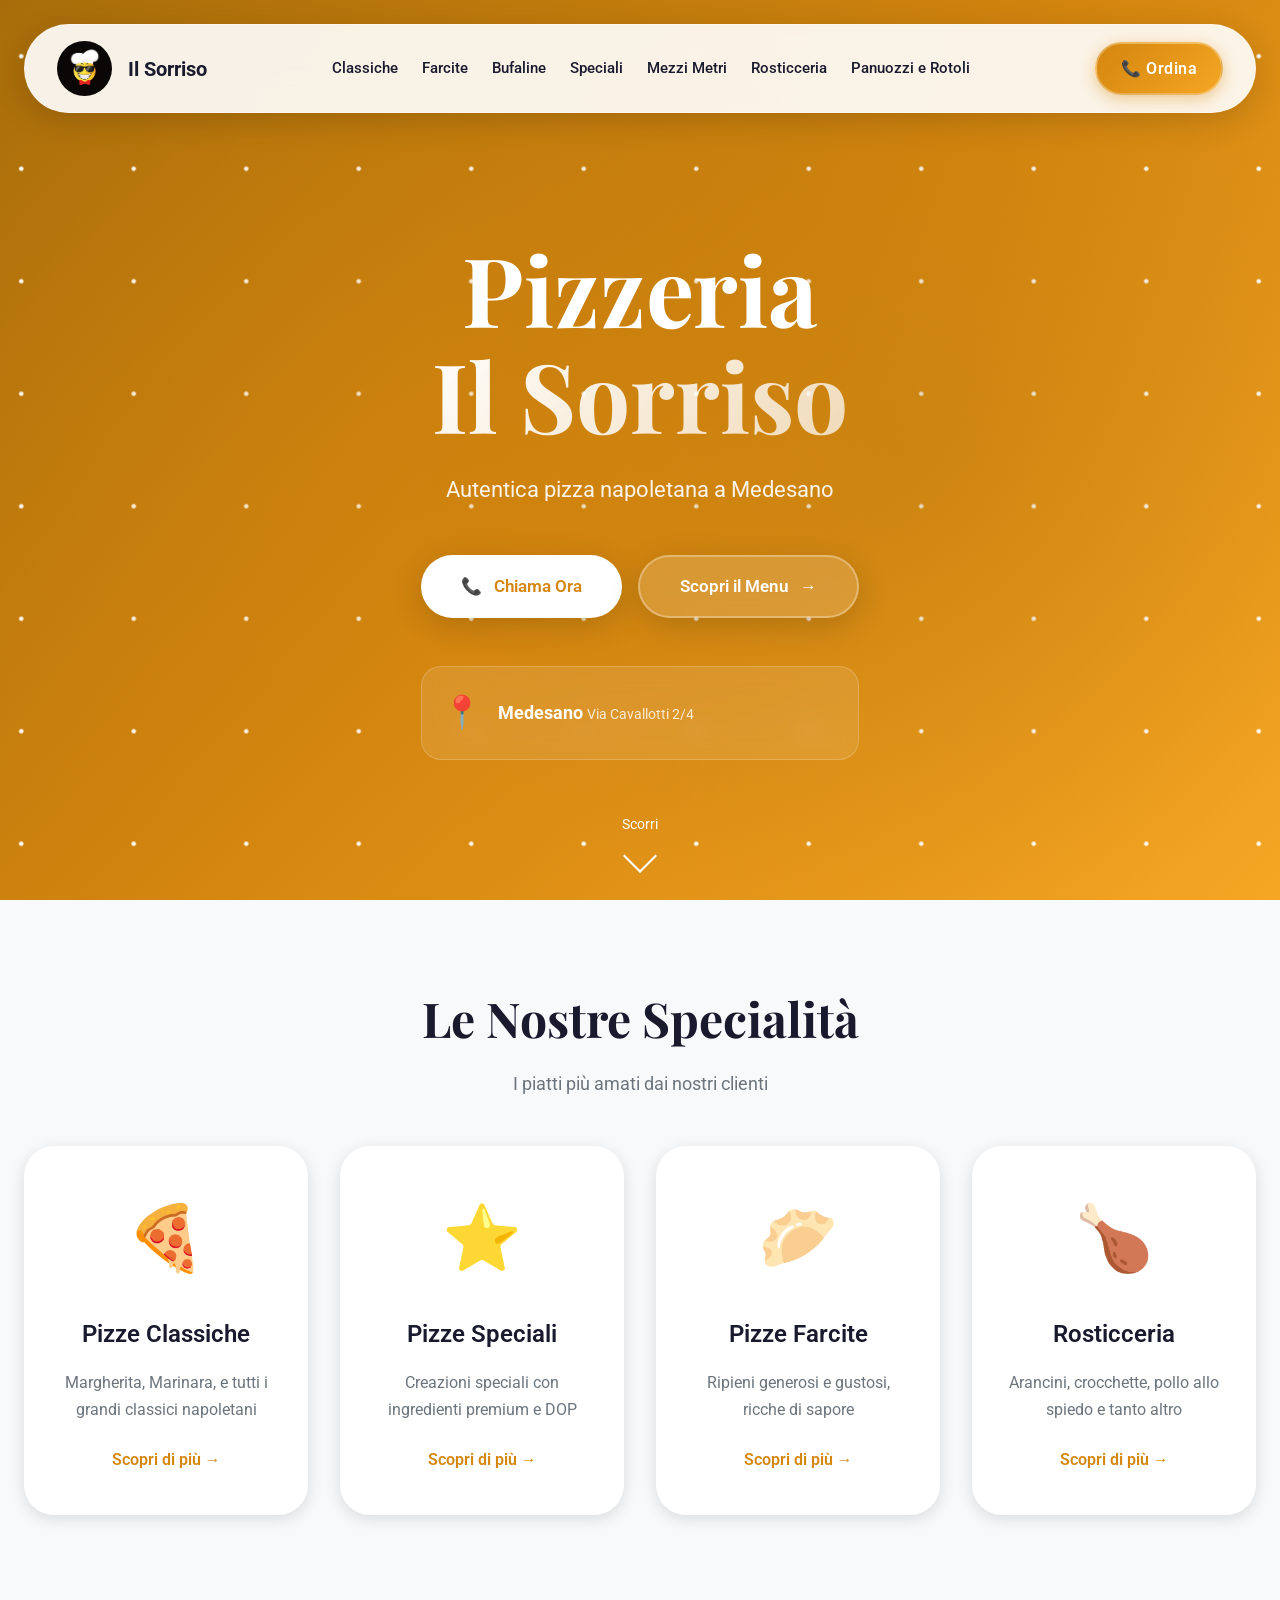
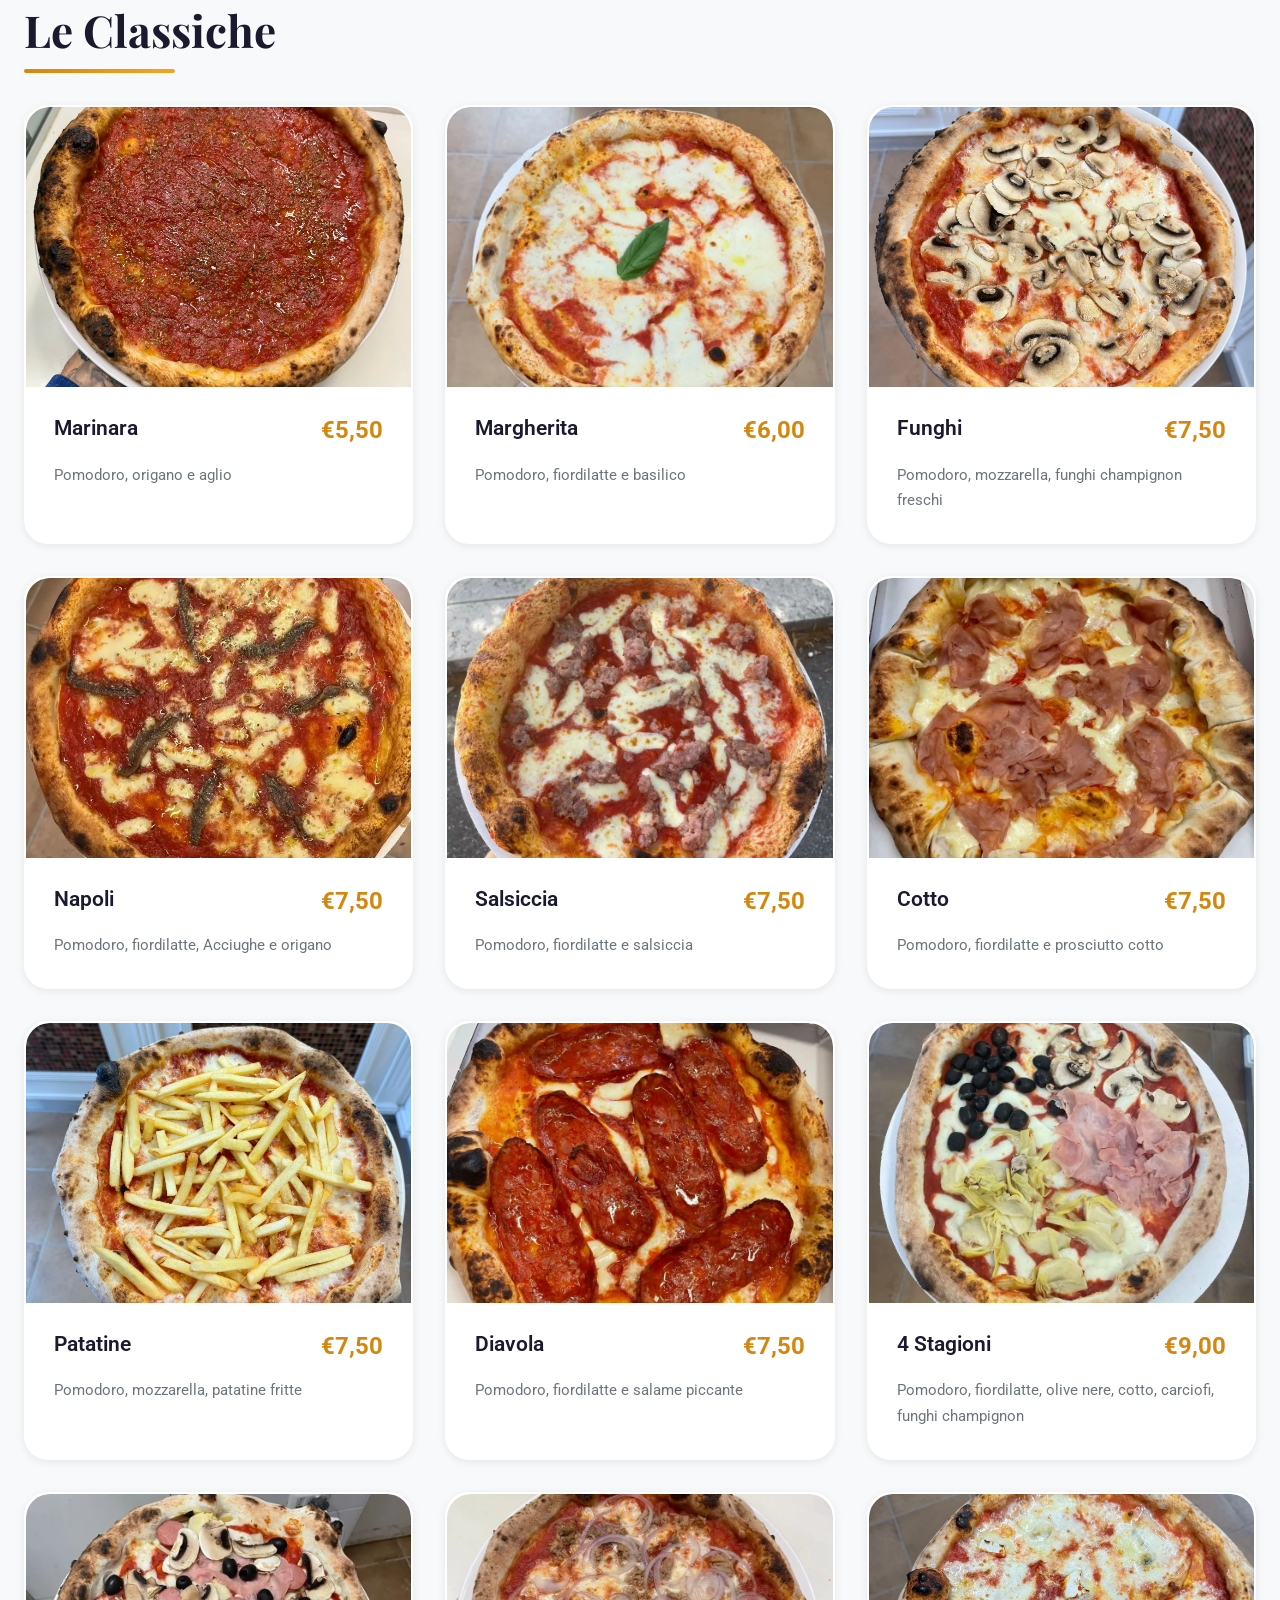
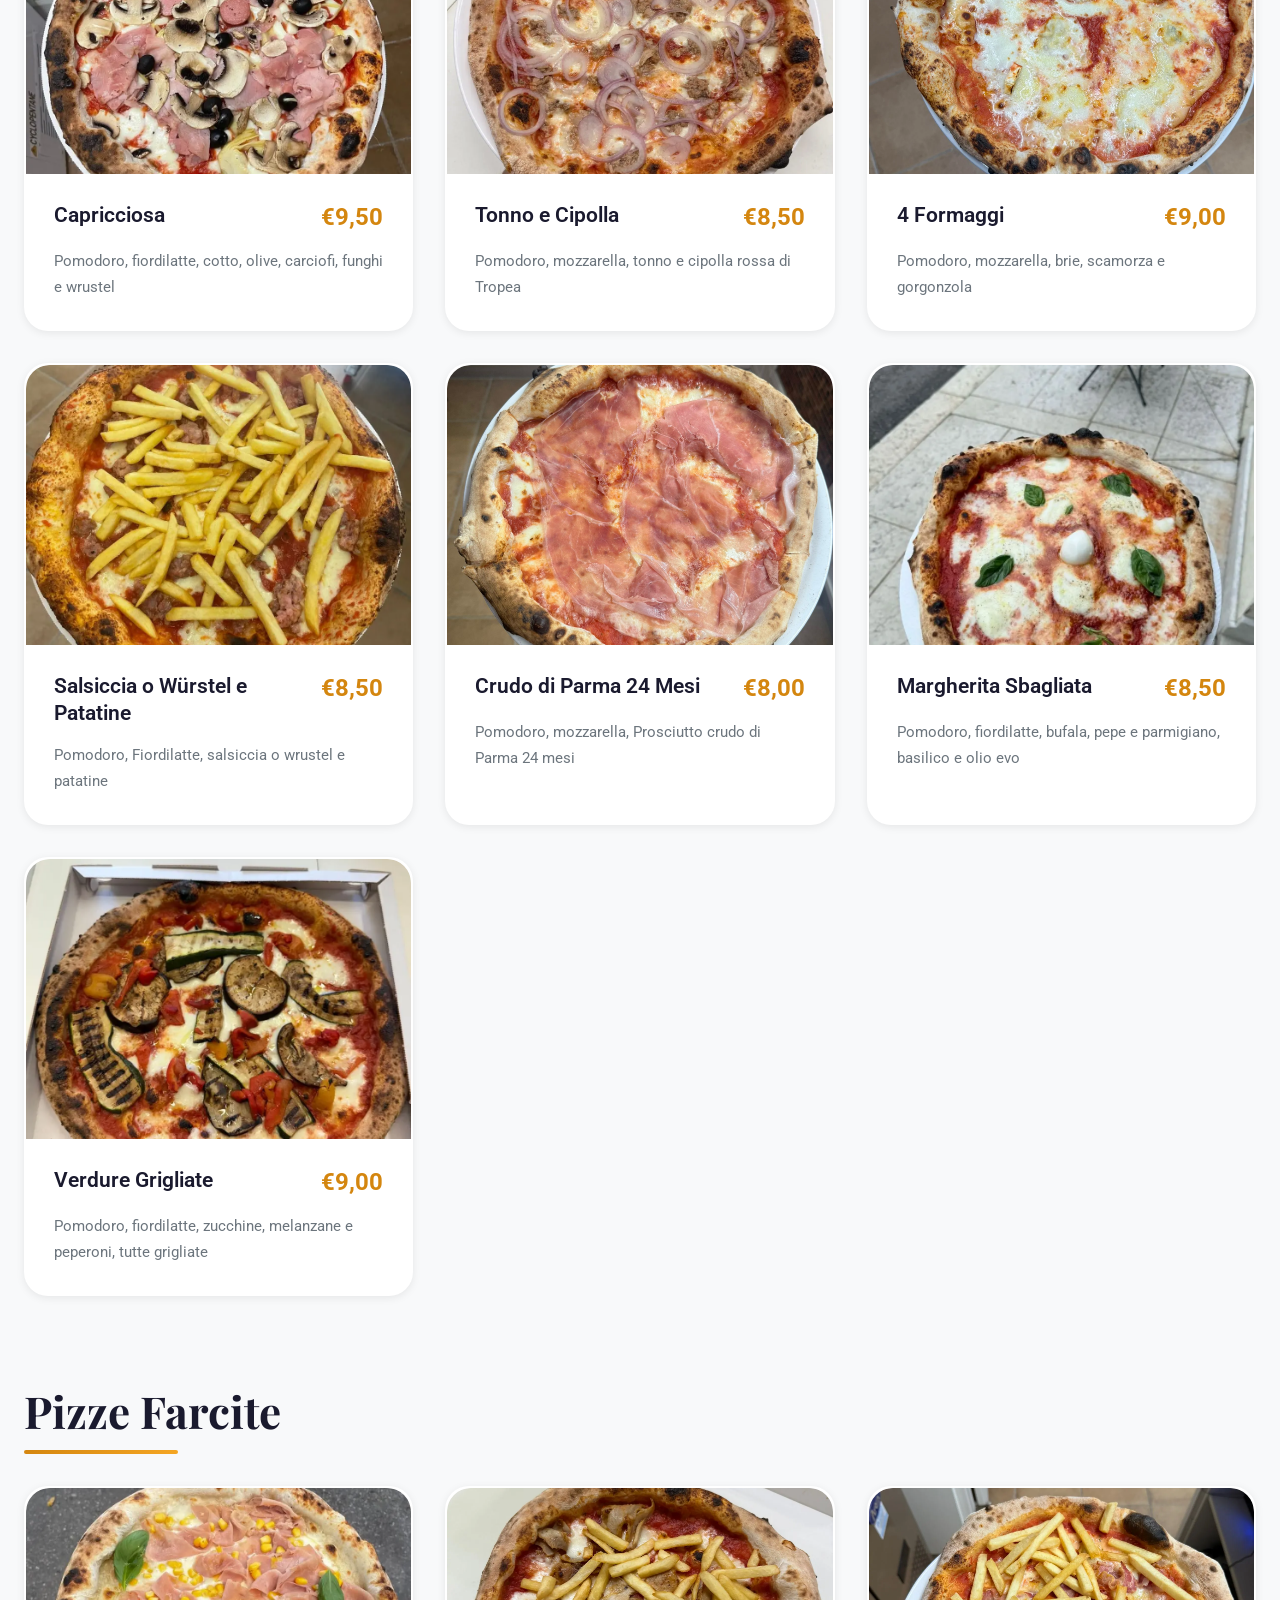
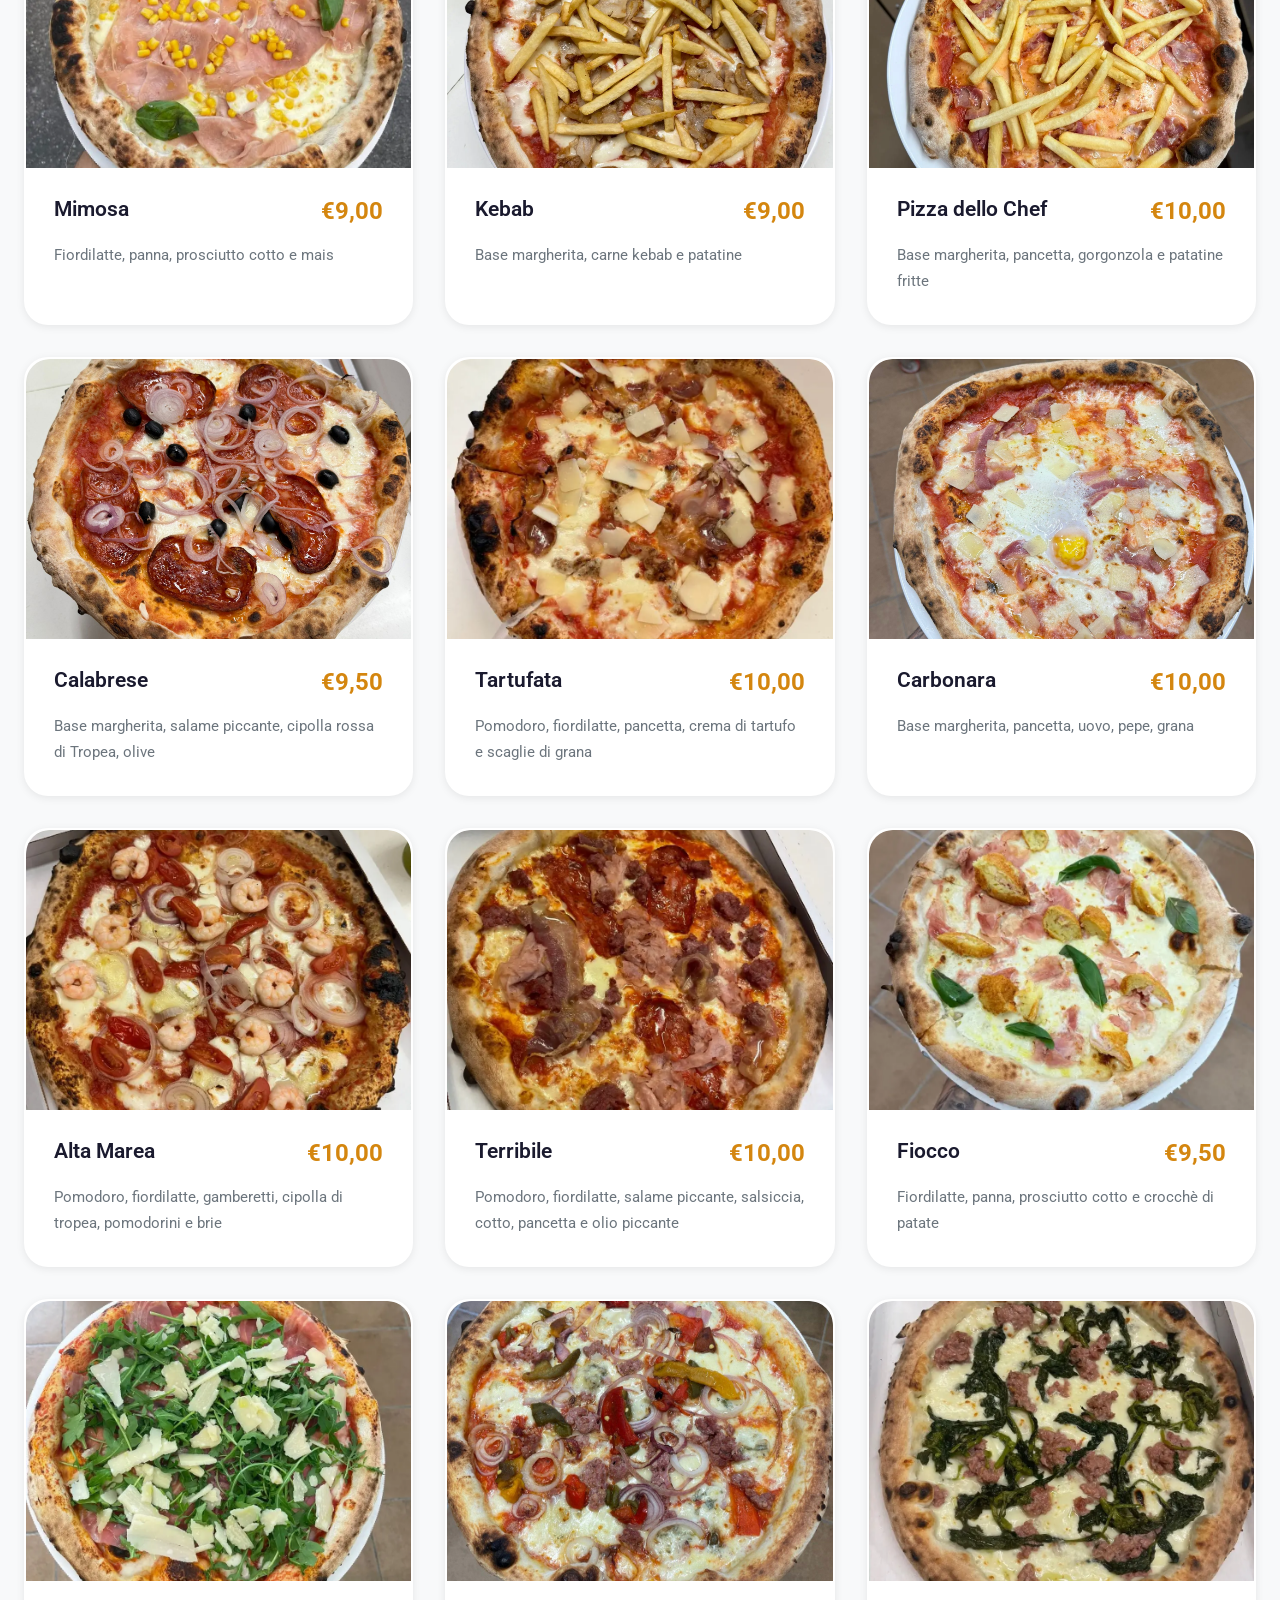
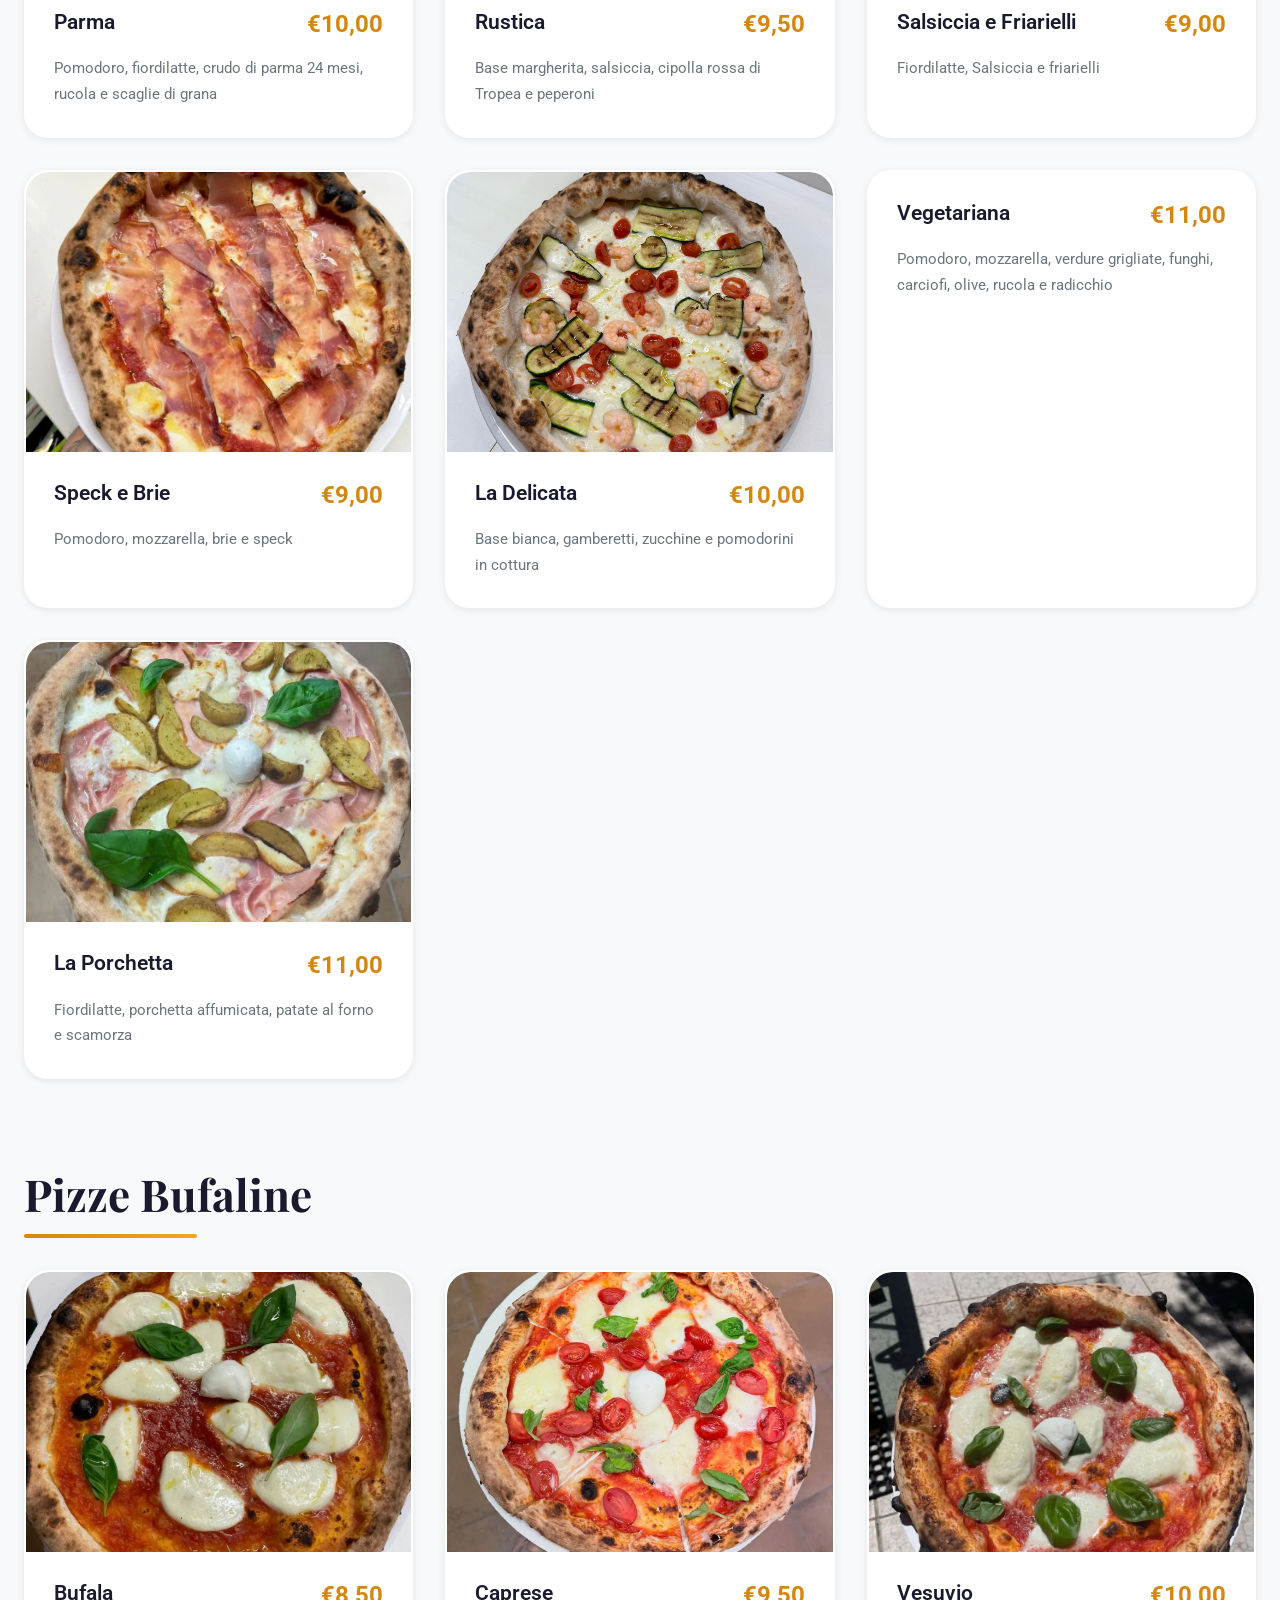
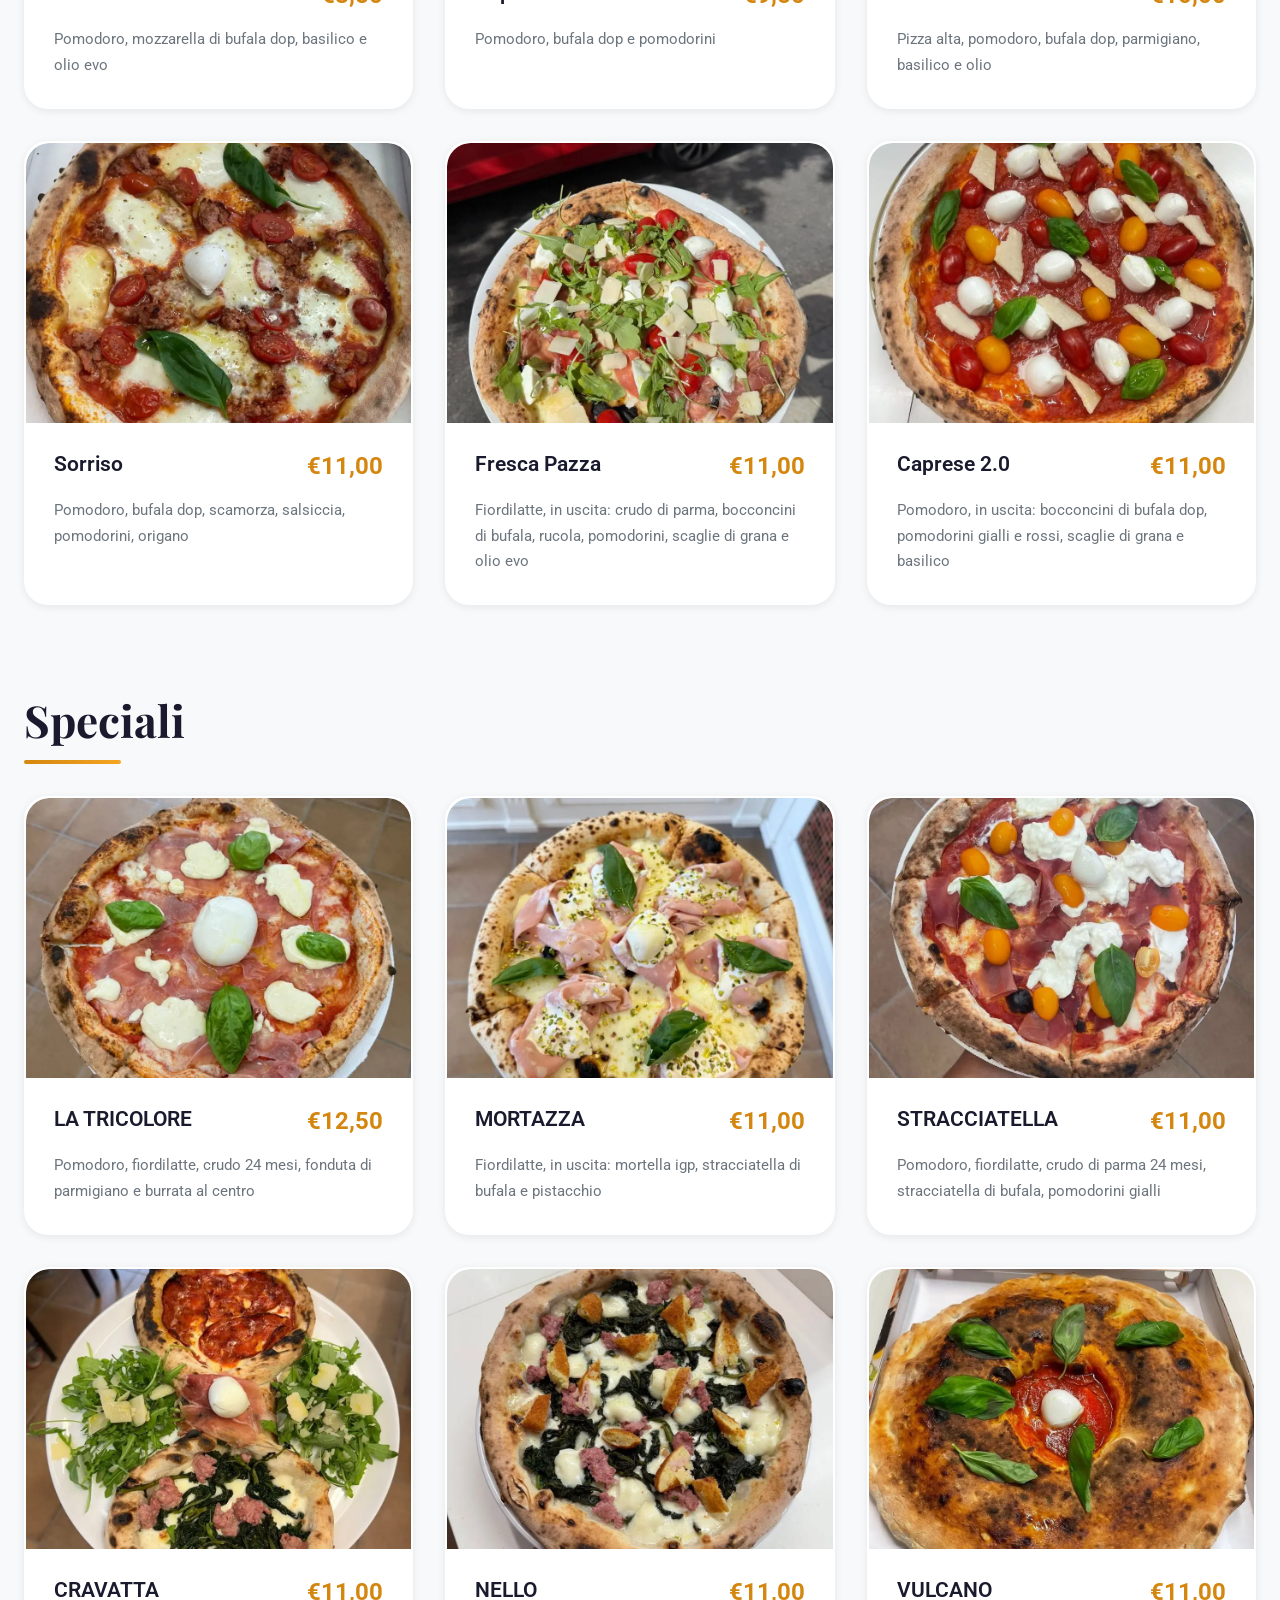
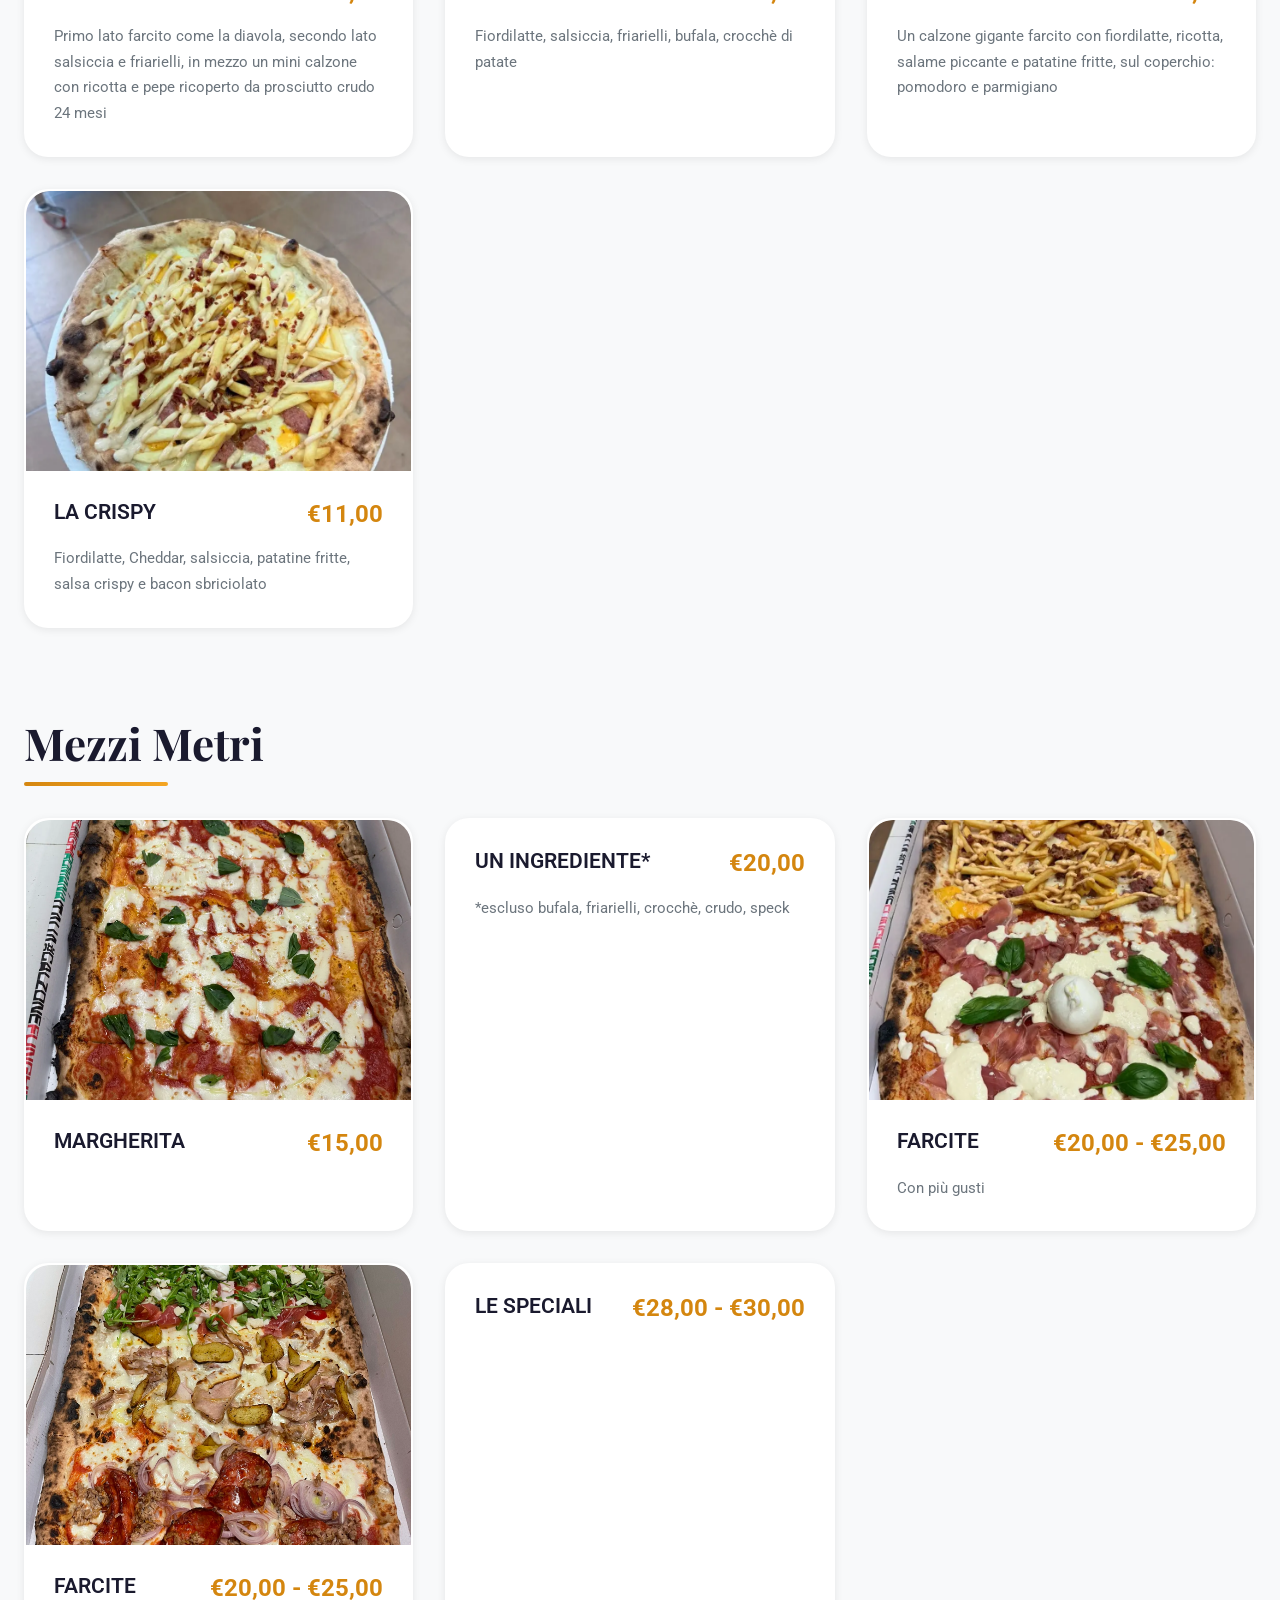
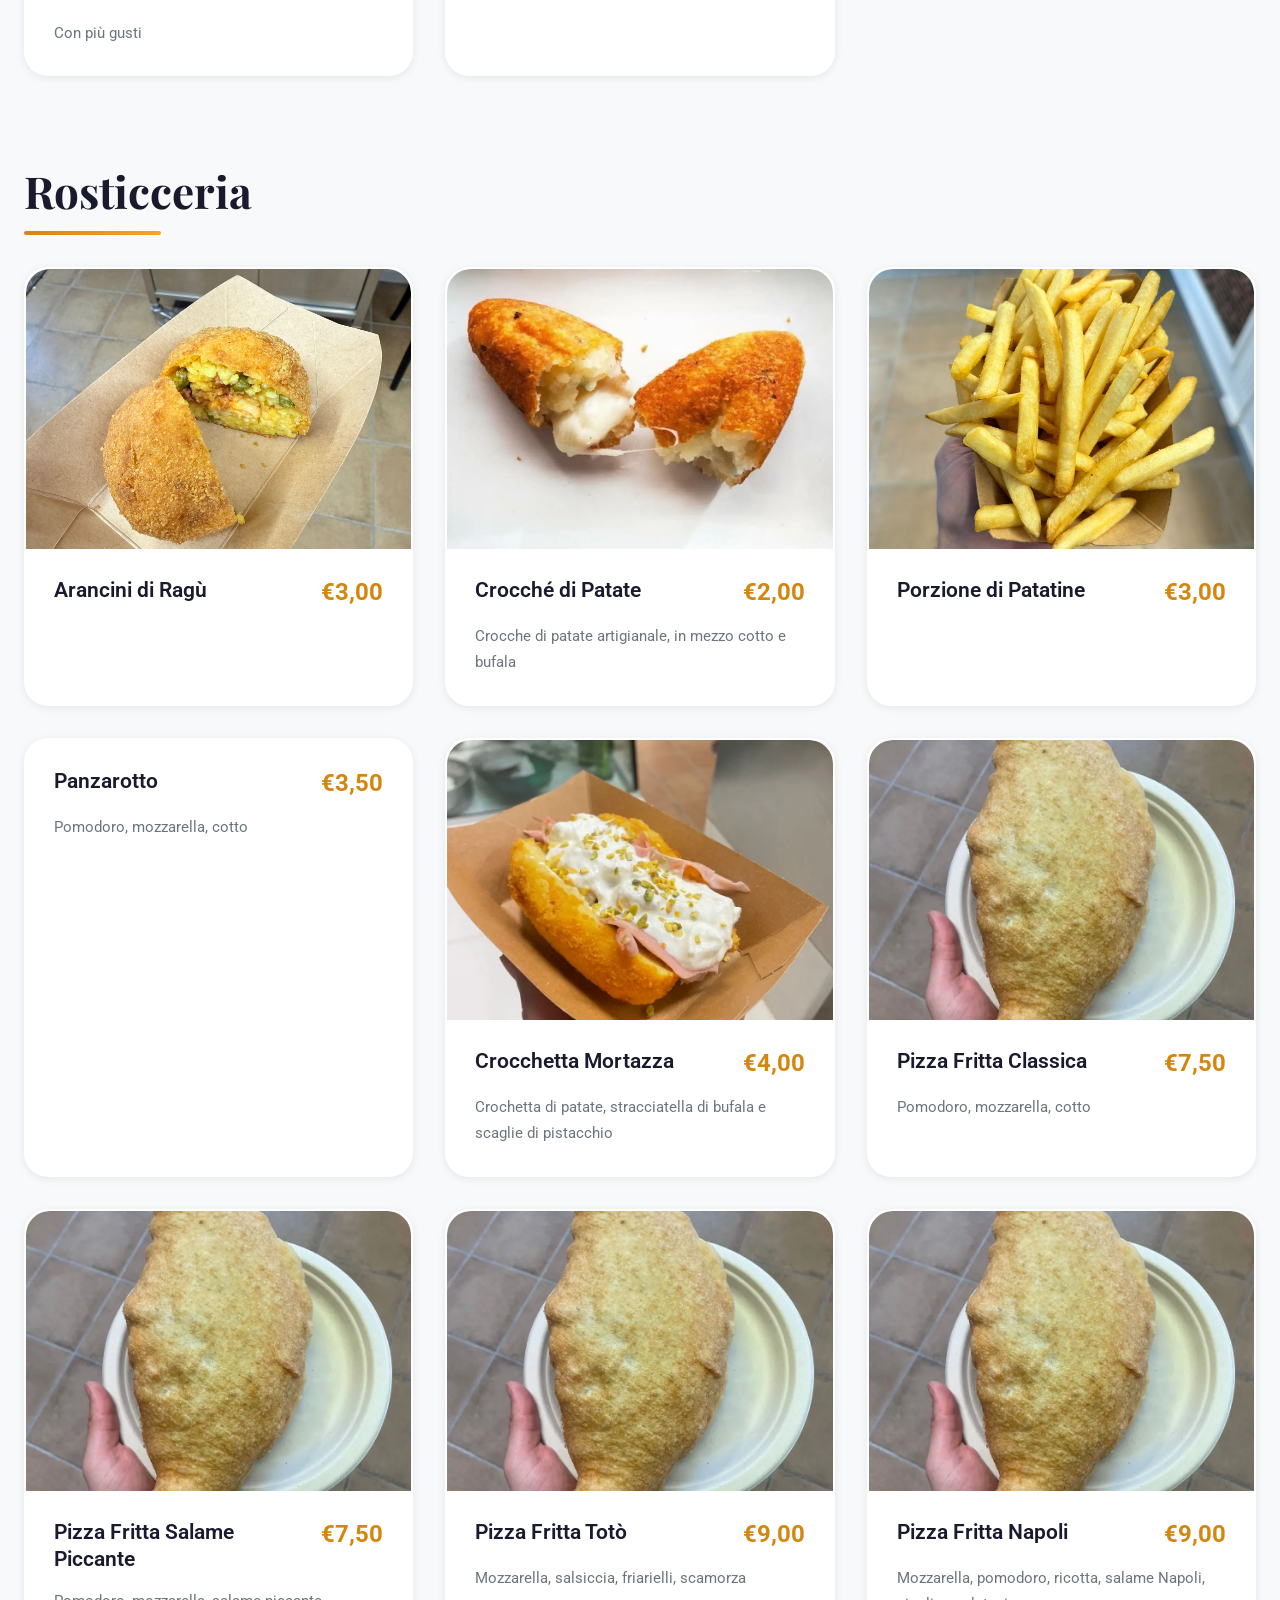
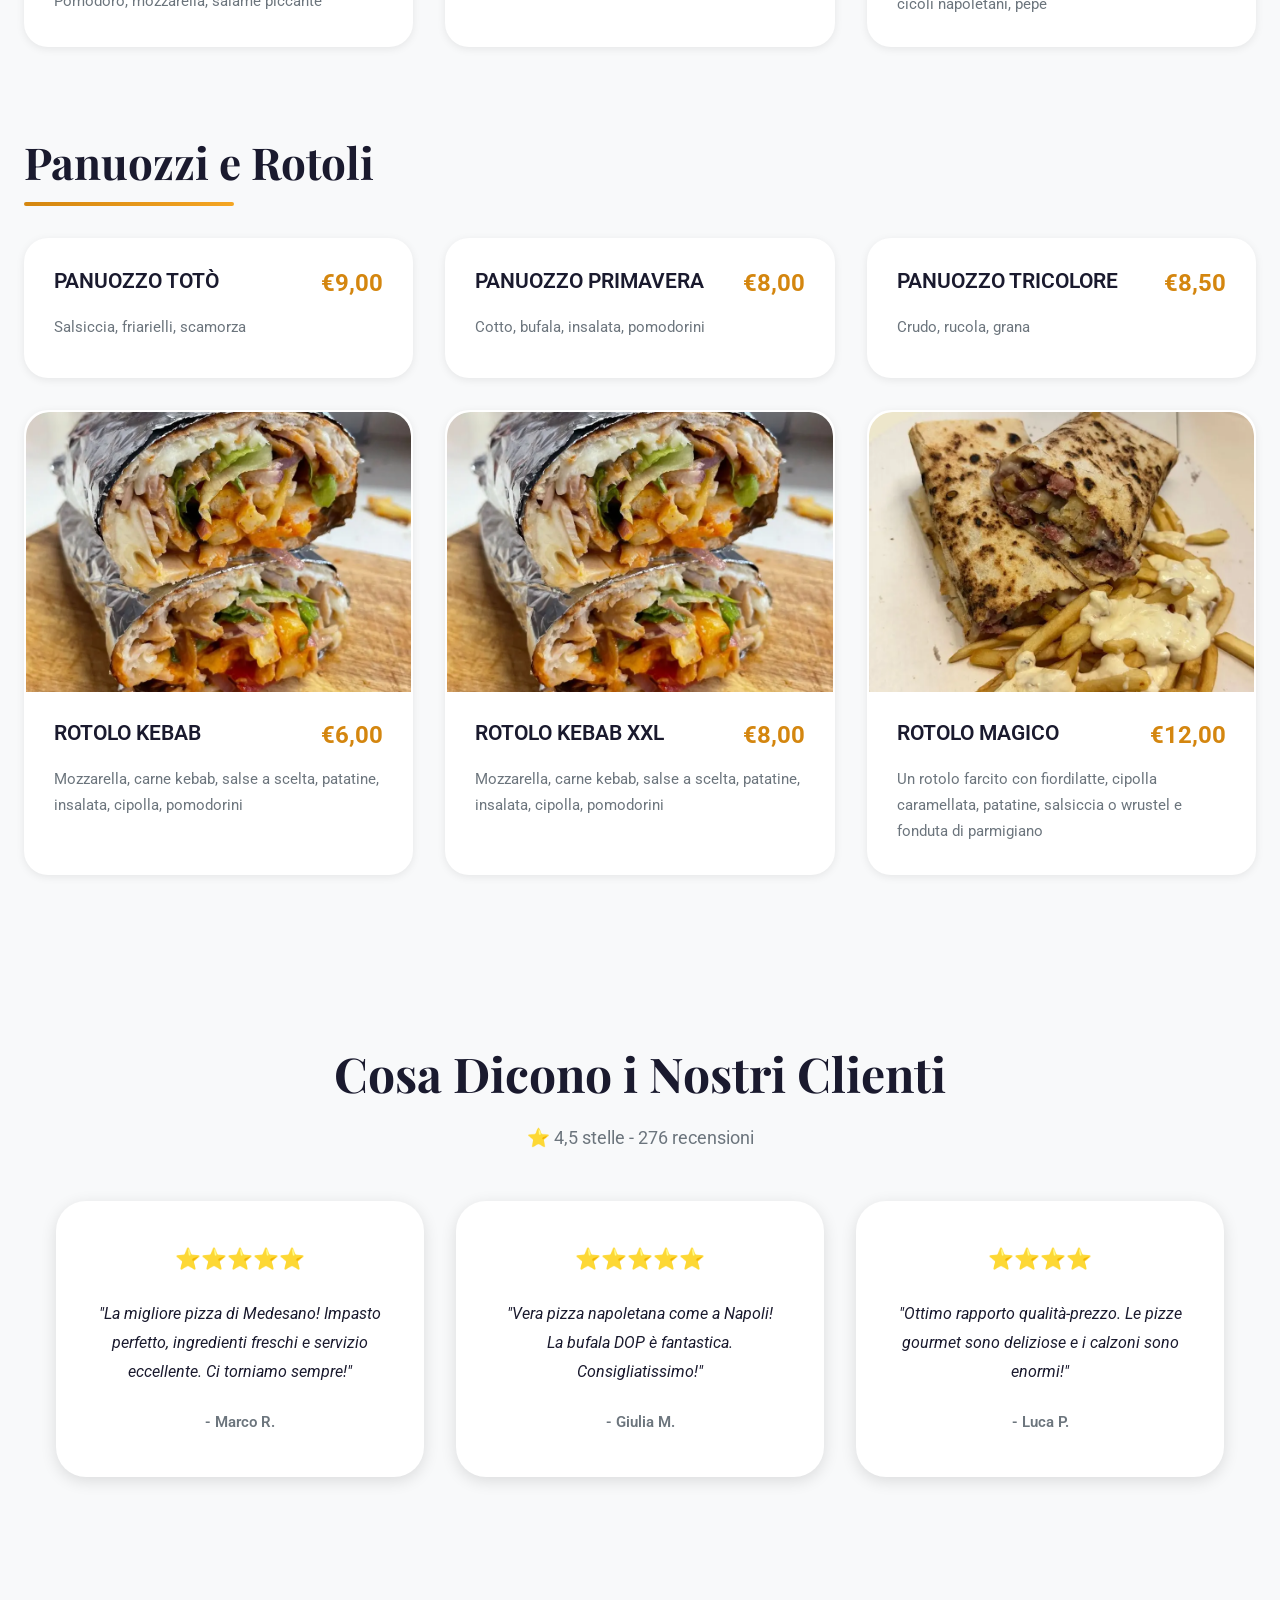
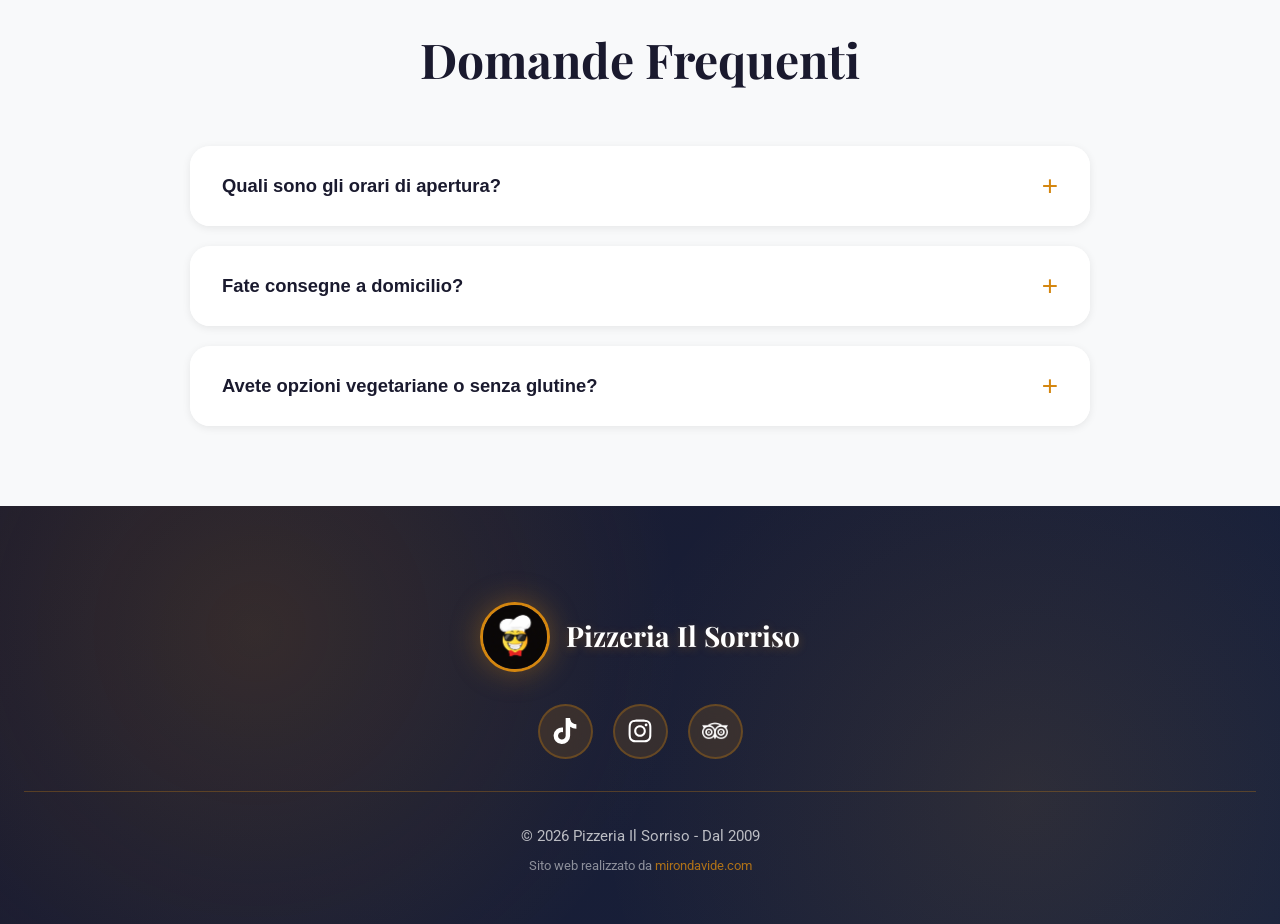
==== commit 86a9a821: "Add developer credits link to footer Co-Authored-By: Claude Opus 4.6 <noreply@anthropic.com>" ====
--- a/index.html
+++ b/index.html
@@ -1,6 +1,14 @@
 <!DOCTYPE html>
 <html lang="it">
 <head>
+    <!-- Google tag (gtag.js) -->
+    <script async src="https://www.googletagmanager.com/gtag/js?id=G-R4RB5DQS2Q"></script>
+    <script>
+      window.dataLayer = window.dataLayer || [];
+      function gtag(){dataLayer.push(arguments);}
+      gtag('js', new Date());
+      gtag('config', 'G-R4RB5DQS2Q');
+    </script>
     <meta charset="UTF-8">
     <meta name="viewport" content="width=device-width, initial-scale=1.0">
     <title>Pizzeria Il Sorriso | Autentica Pizza Napoletana a Medesano (PR)</title>
@@ -1139,6 +1147,7 @@
                 </div>
             </div>
             <p class="copyright">&copy; 2026 Pizzeria Il Sorriso - Dal 2009</p>
+            <p class="credits">Sito web realizzato da <a href="https://mirondavide.com/" target="_blank" rel="noopener noreferrer">mirondavide.com</a></p>
         </div>
     </footer>
 
--- a/style.css
+++ b/style.css
@@ -1185,6 +1185,25 @@
     z-index: 1;
 }
 
+.credits {
+    font-size: 0.8rem;
+    color: rgba(255, 255, 255, 0.5);
+    margin: 0.5rem 0 0;
+    text-align: center;
+    position: relative;
+    z-index: 1;
+}
+
+.credits a {
+    color: rgba(212, 134, 15, 0.8);
+    text-decoration: none;
+    transition: color 0.3s ease;
+}
+
+.credits a:hover {
+    color: #d4860f;
+}
+
 /* Footer Responsive */
 @media (max-width: 768px) {
     .footer-logo {
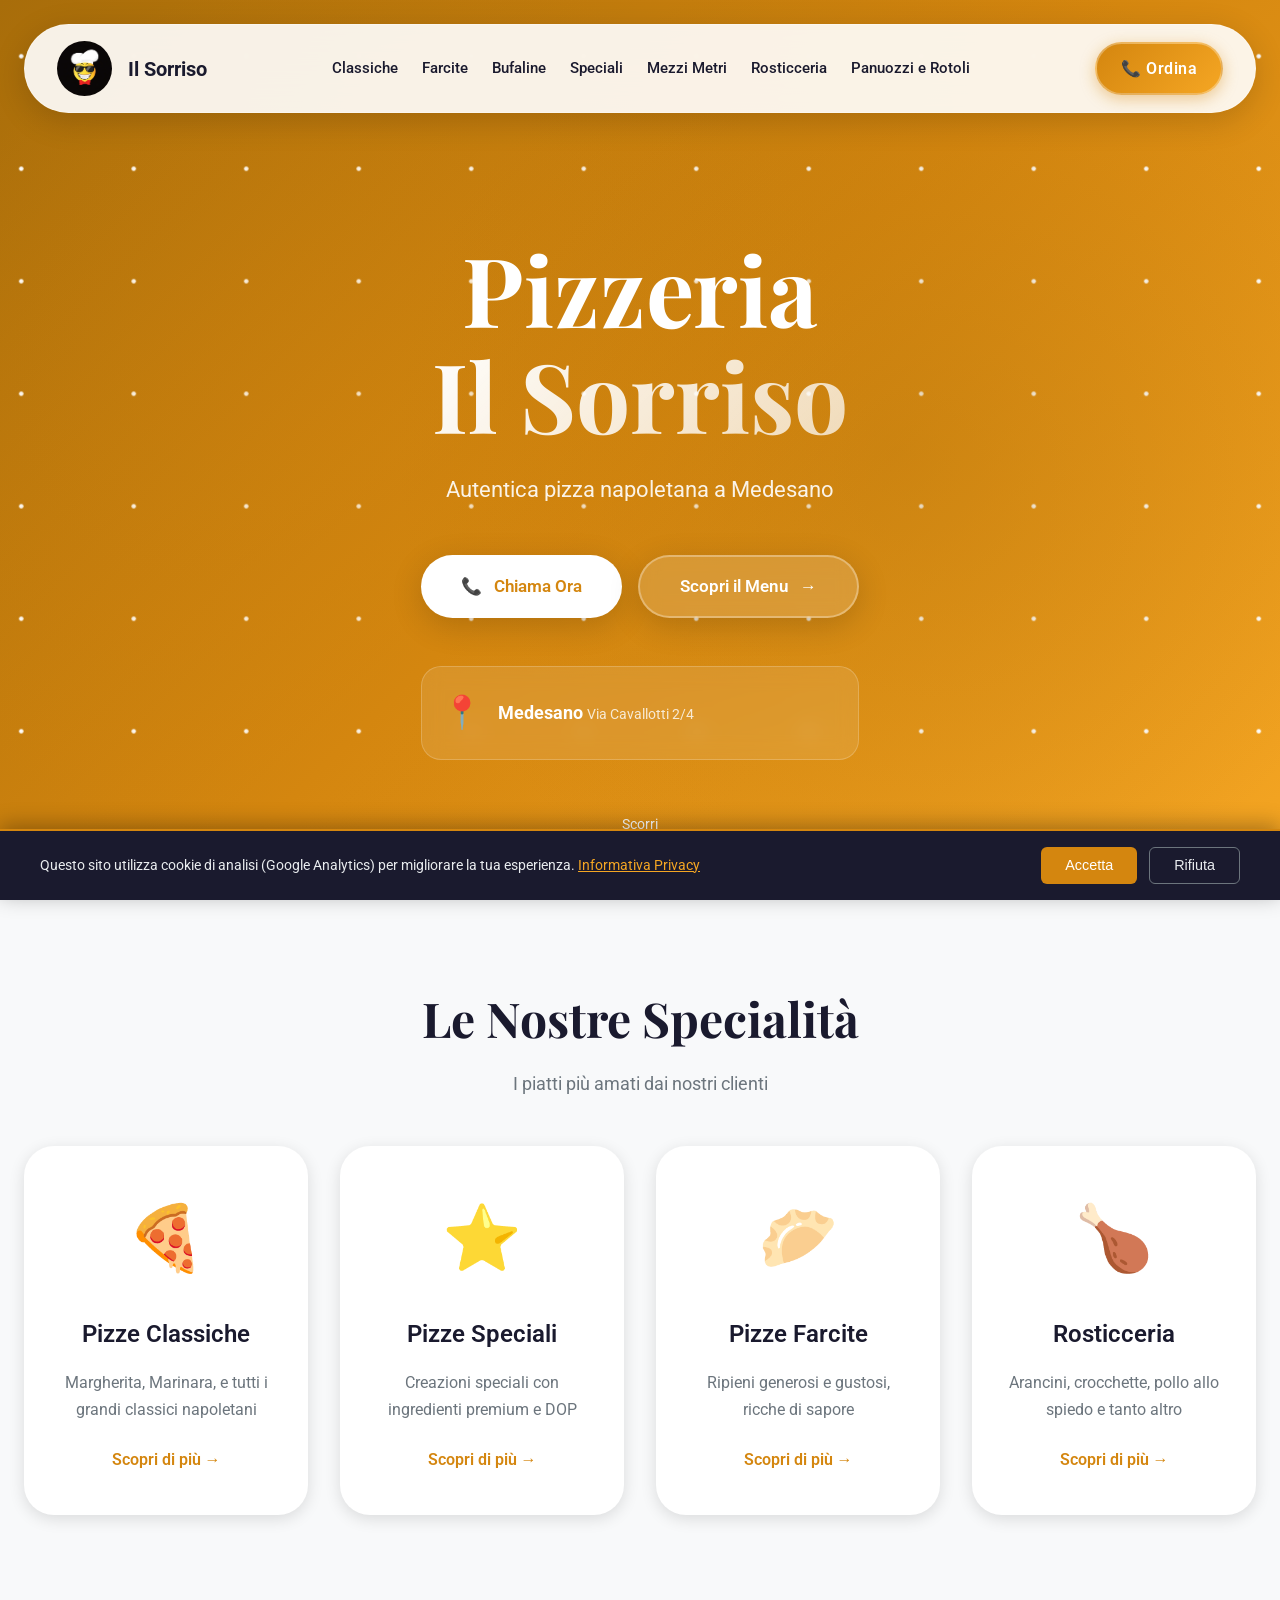
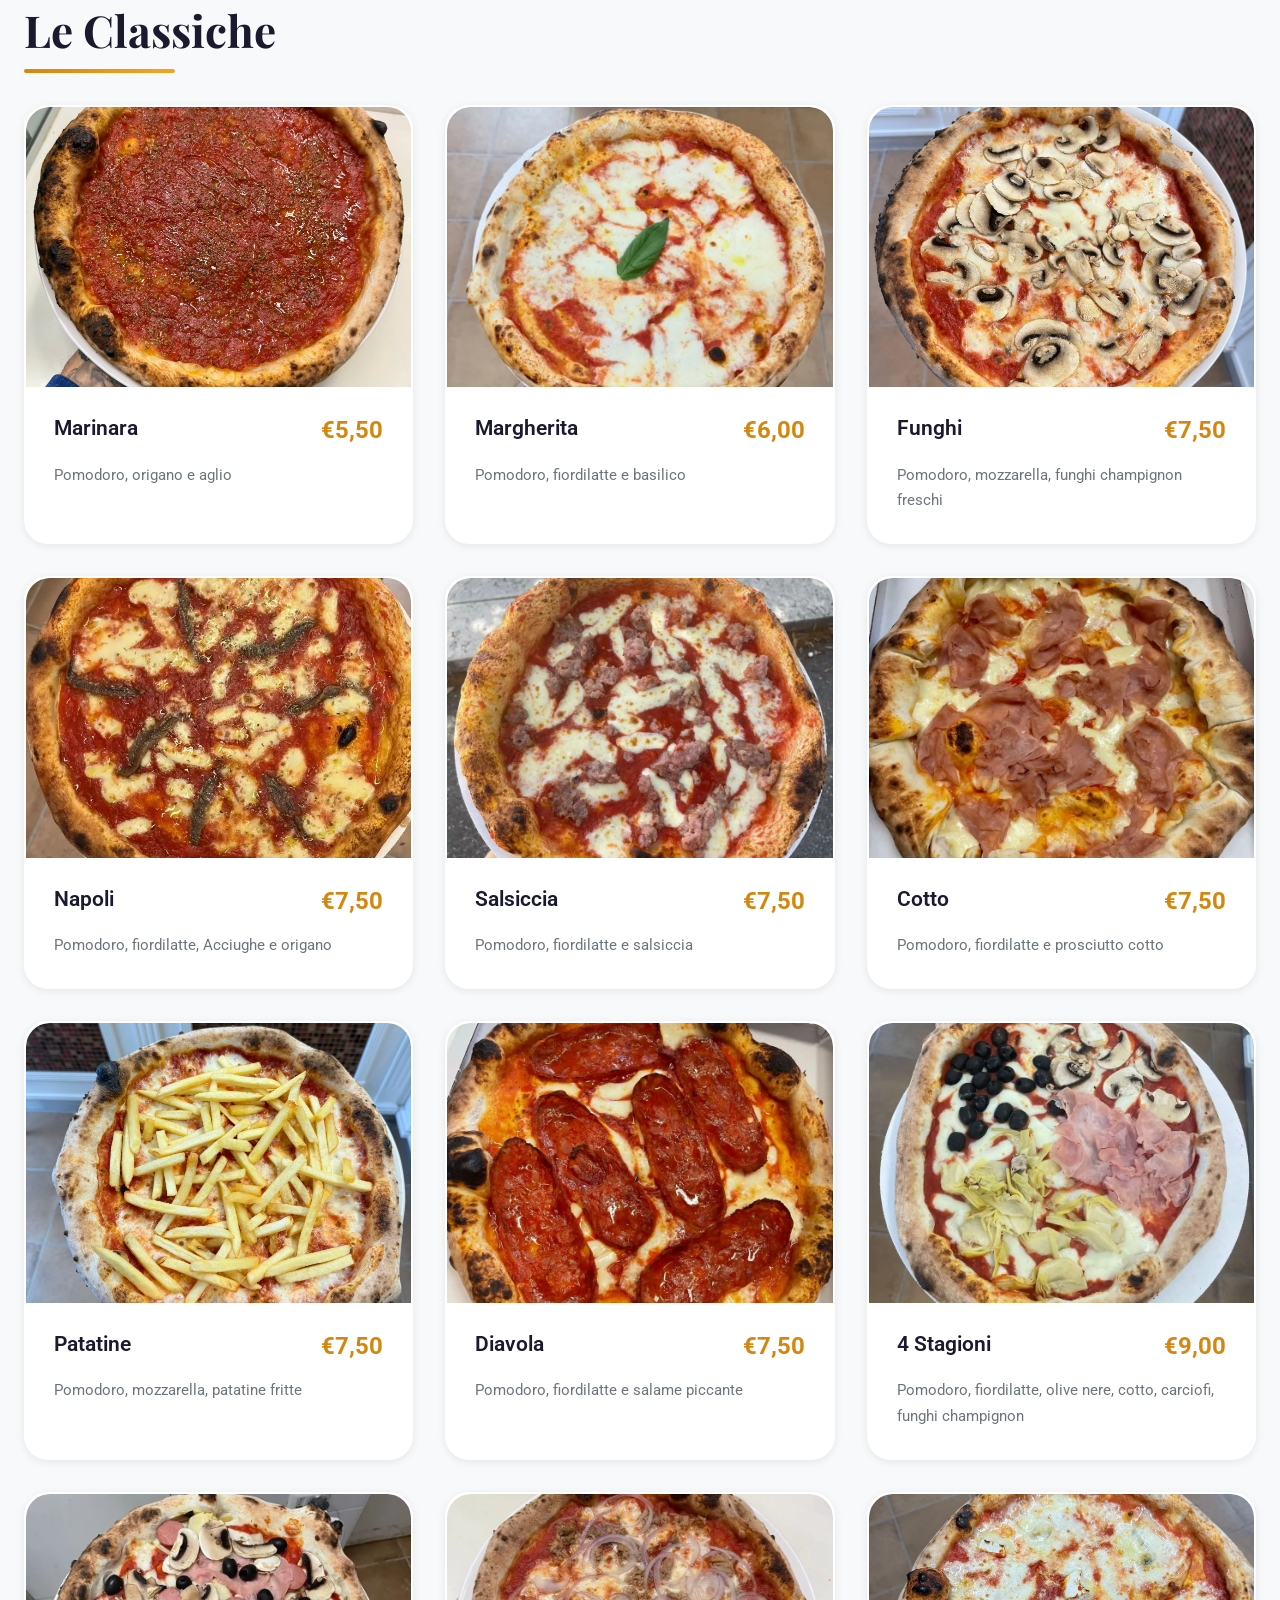
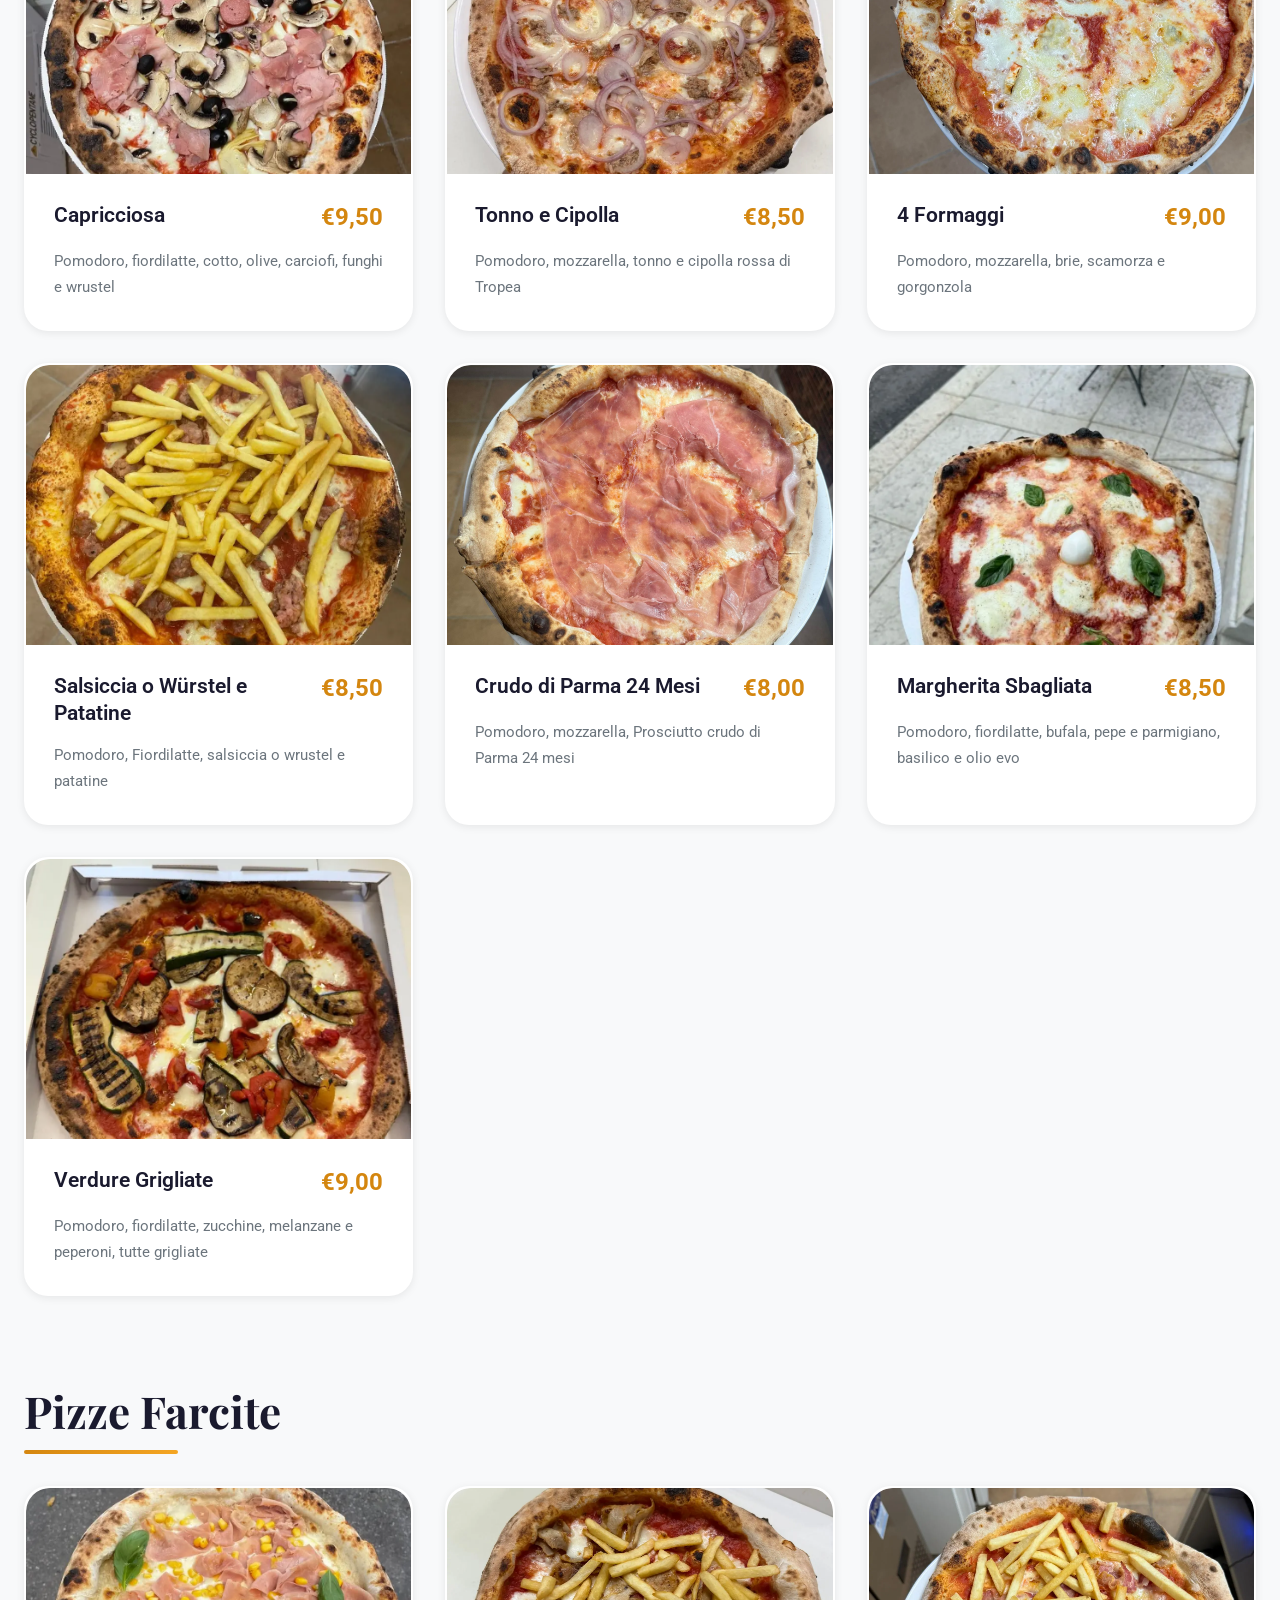
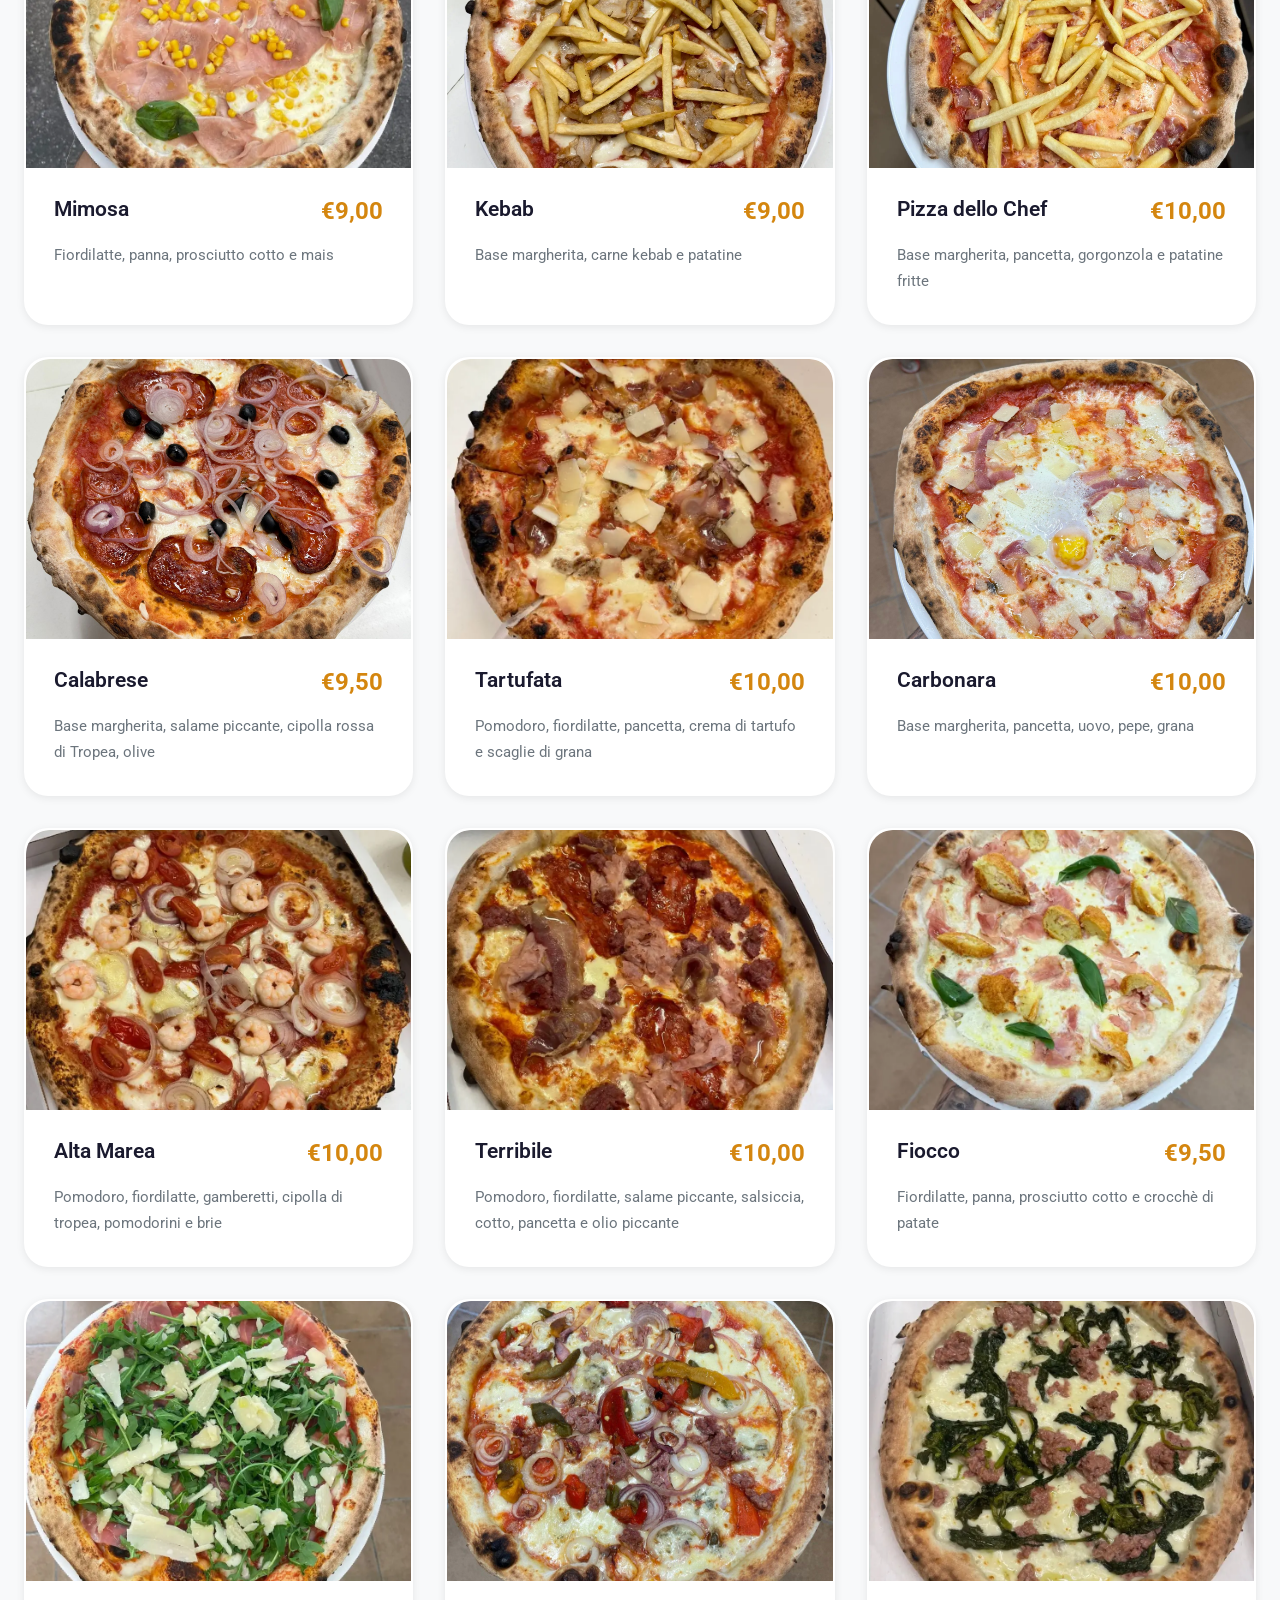
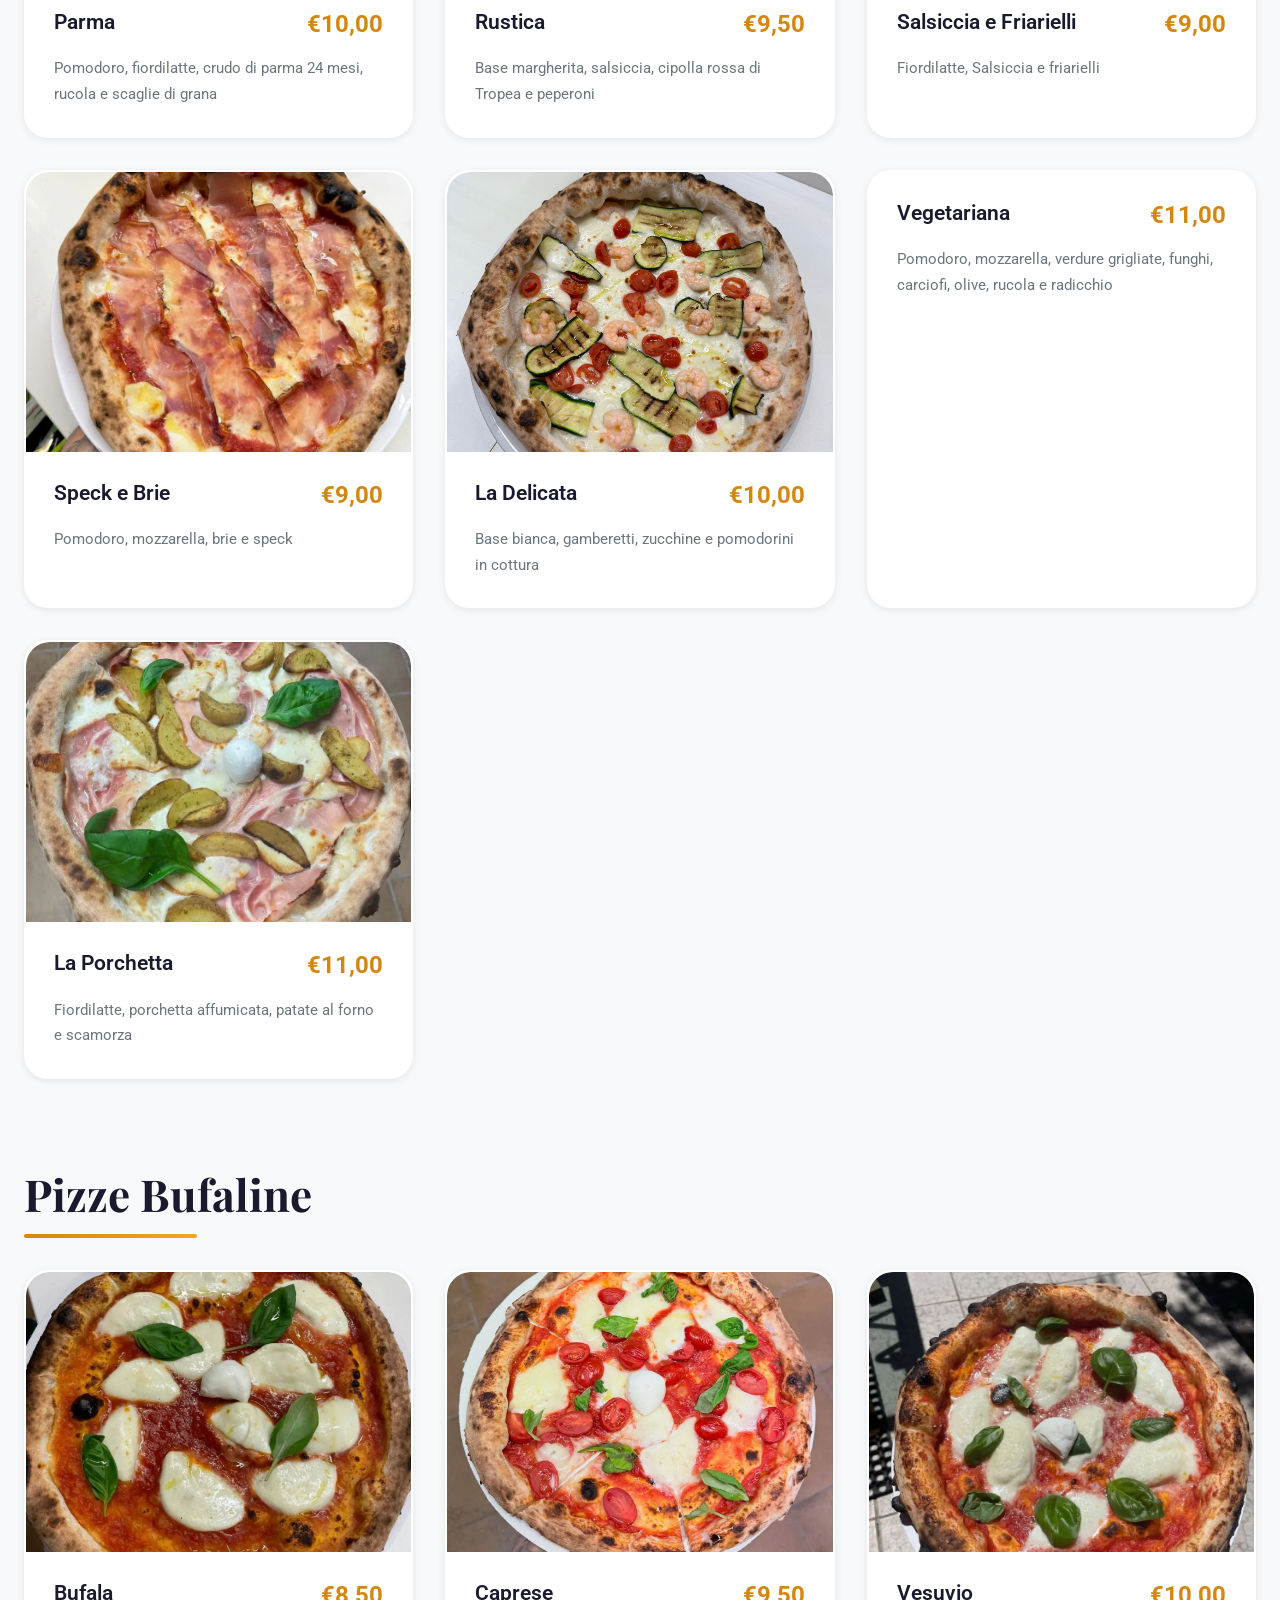
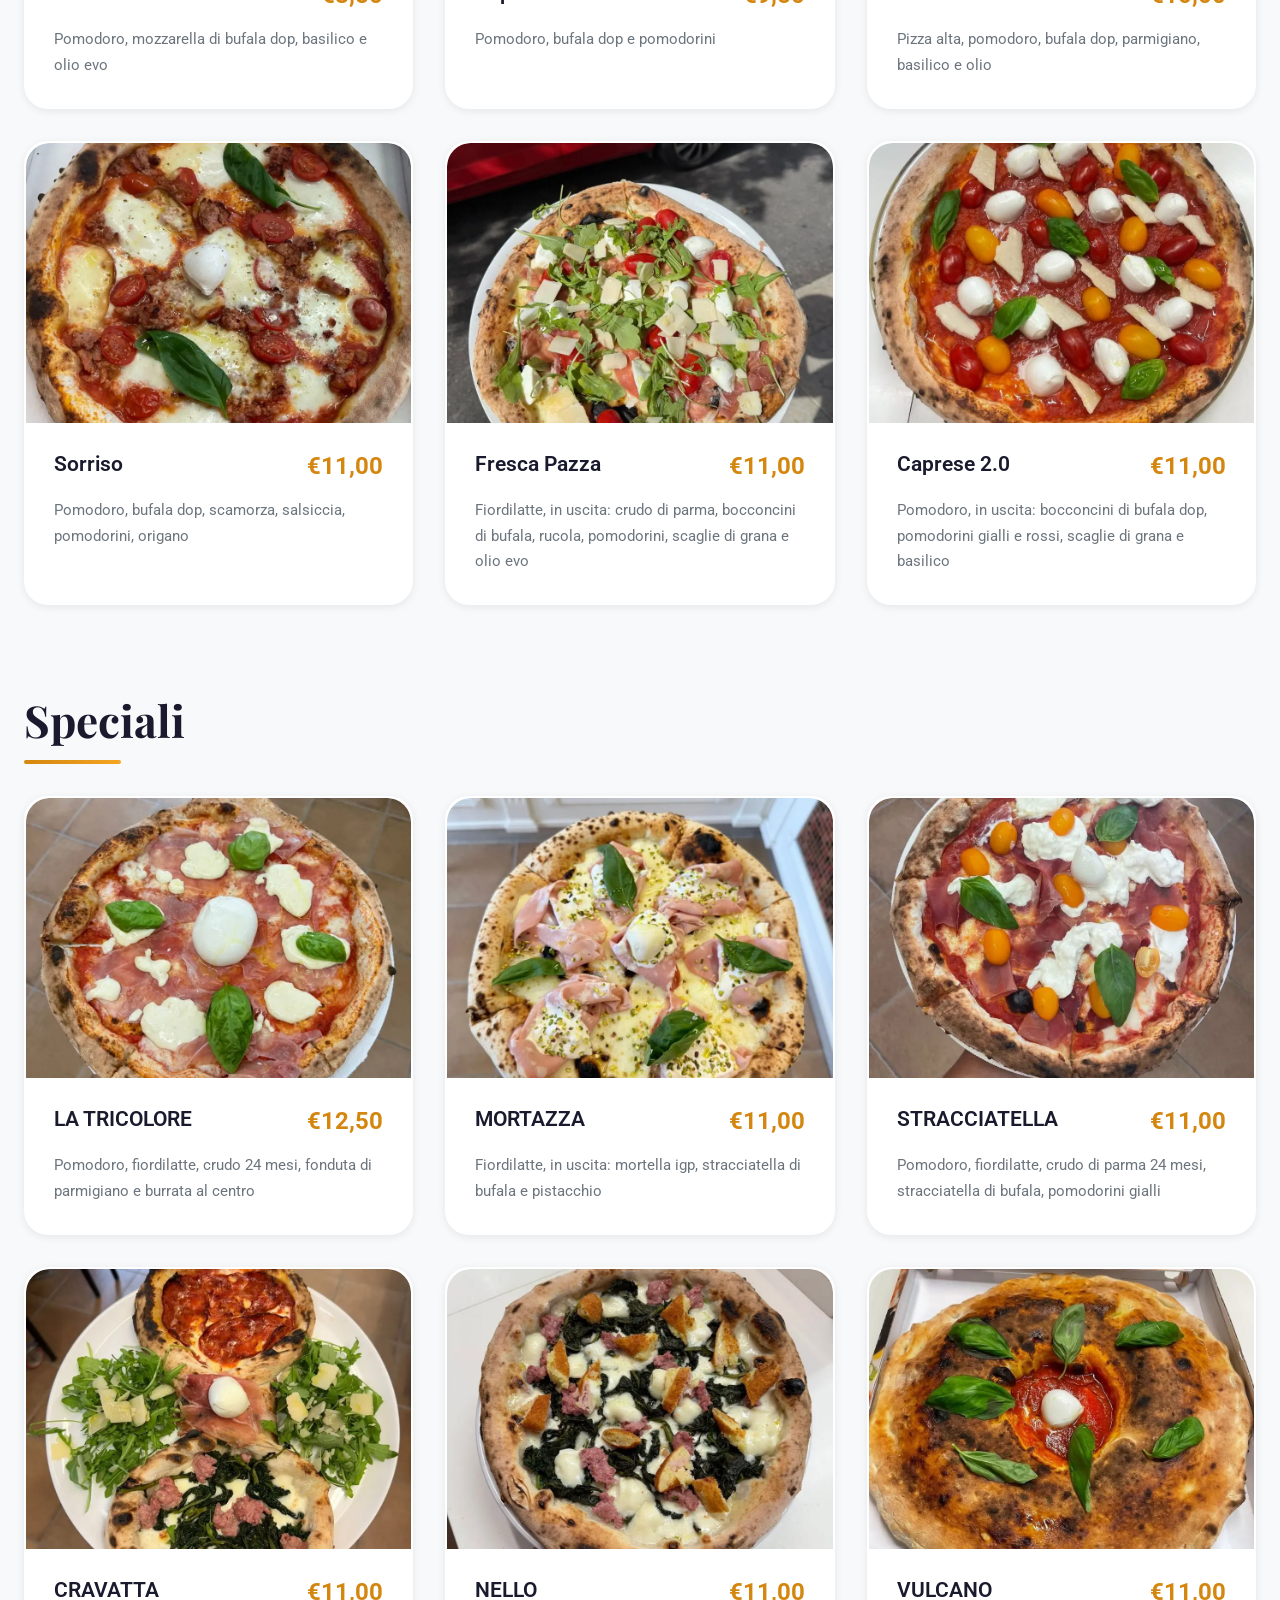
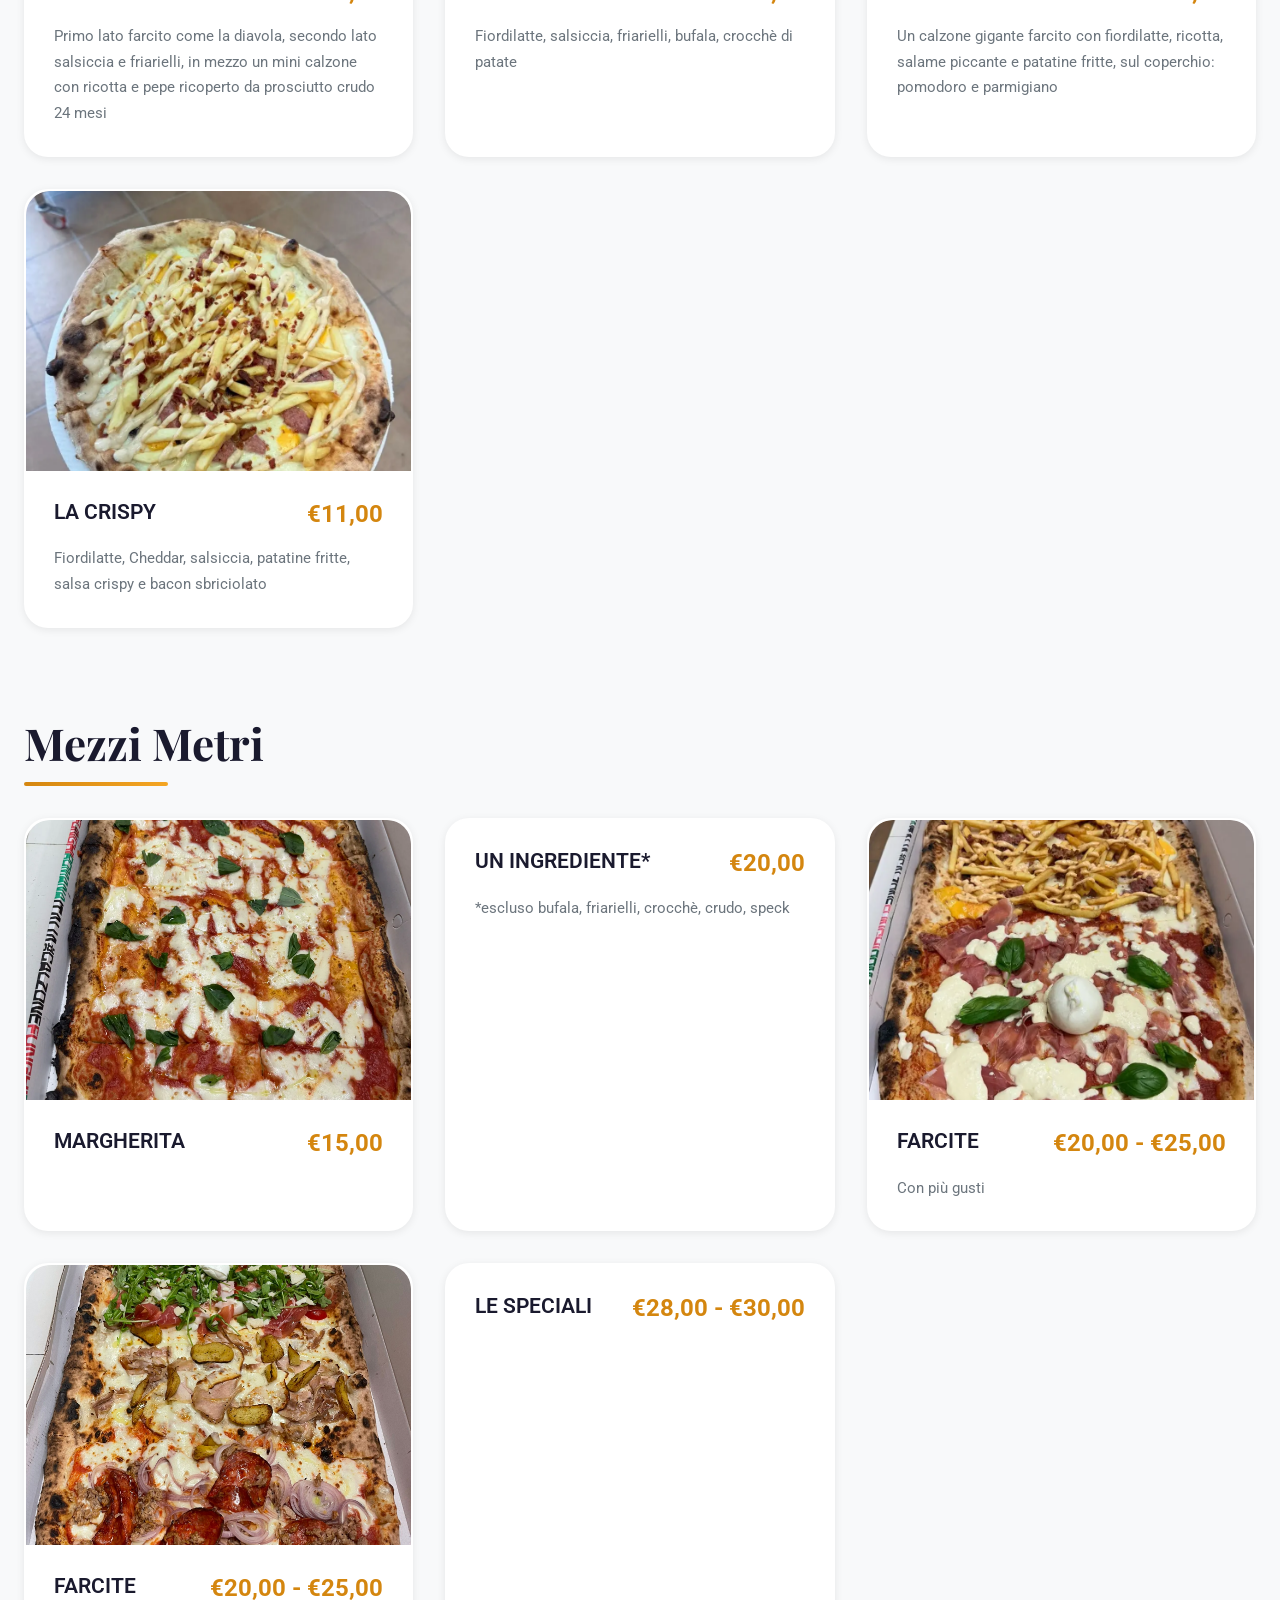
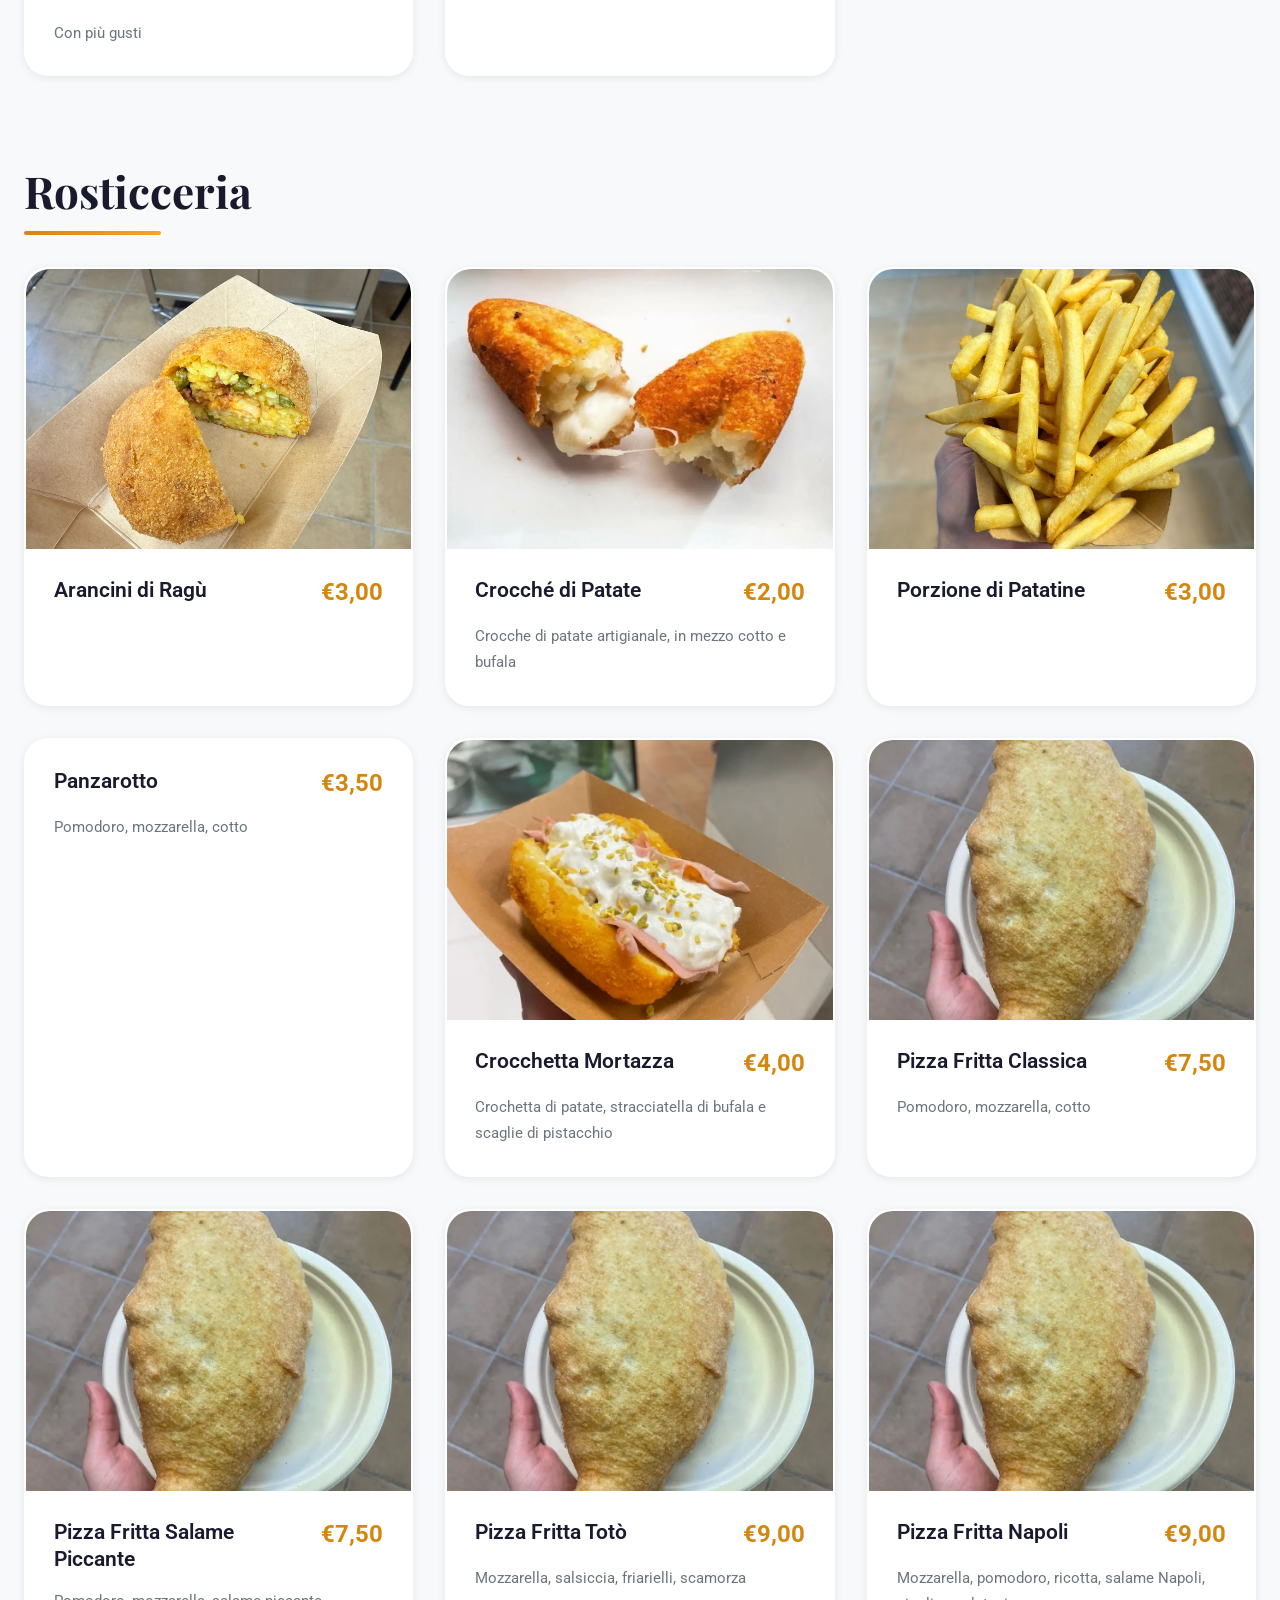
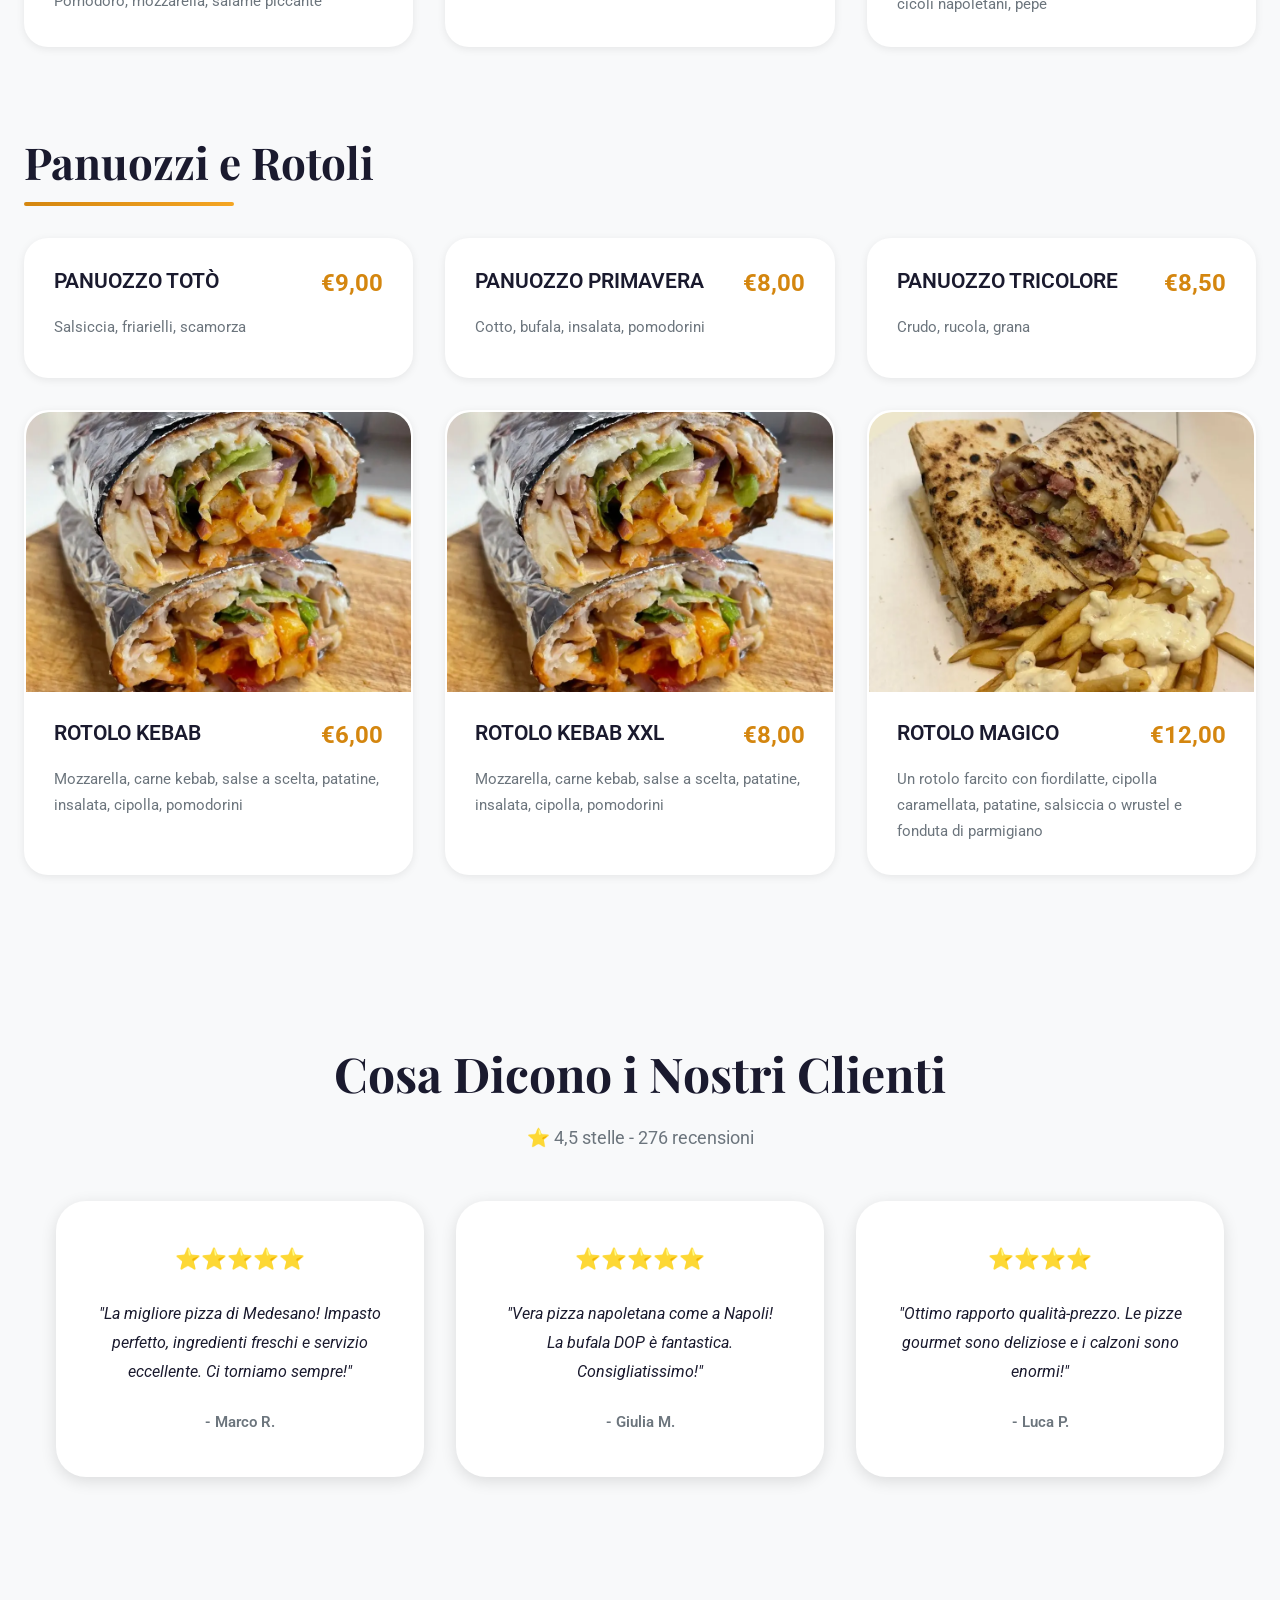
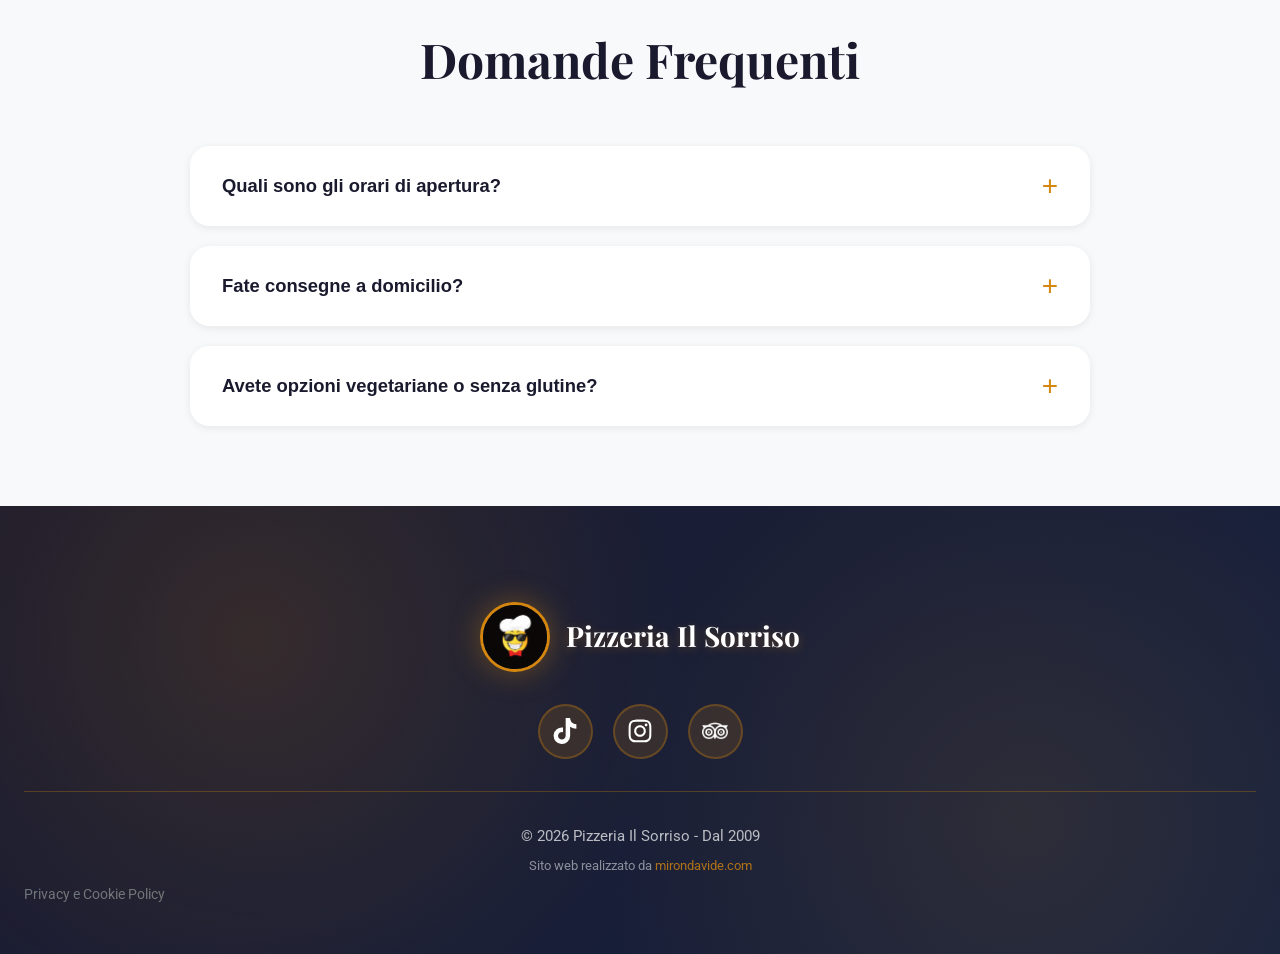
==== commit 75693502: "Add GDPR cookie consent banner and privacy policy page Block Google Analytics until user consent, ad" ====
--- a/index.html
+++ b/index.html
@@ -1,13 +1,23 @@
 <!DOCTYPE html>
 <html lang="it">
 <head>
-    <!-- Google tag (gtag.js) -->
-    <script async src="https://www.googletagmanager.com/gtag/js?id=G-R4RB5DQS2Q"></script>
+    <!-- Google tag (gtag.js) - loaded only after cookie consent -->
     <script>
       window.dataLayer = window.dataLayer || [];
       function gtag(){dataLayer.push(arguments);}
-      gtag('js', new Date());
-      gtag('config', 'G-R4RB5DQS2Q');
+      function loadGoogleAnalytics() {
+        if (document.getElementById('ga-script')) return;
+        var s = document.createElement('script');
+        s.id = 'ga-script';
+        s.async = true;
+        s.src = 'https://www.googletagmanager.com/gtag/js?id=G-R4RB5DQS2Q';
+        document.head.appendChild(s);
+        gtag('js', new Date());
+        gtag('config', 'G-R4RB5DQS2Q');
+      }
+      if (localStorage.getItem('cookie-consent') === 'accepted') {
+        loadGoogleAnalytics();
+      }
     </script>
     <meta charset="UTF-8">
     <meta name="viewport" content="width=device-width, initial-scale=1.0">
@@ -1148,8 +1158,20 @@
             </div>
             <p class="copyright">&copy; 2026 Pizzeria Il Sorriso - Dal 2009</p>
             <p class="credits">Sito web realizzato da <a href="https://mirondavide.com/" target="_blank" rel="noopener noreferrer">mirondavide.com</a></p>
+            <p class="footer-privacy"><a href="privacy.html">Privacy e Cookie Policy</a></p>
         </div>
     </footer>
+
+    <!-- Cookie Consent Banner -->
+    <div id="cookie-banner" class="cookie-banner" style="display:none;">
+        <div class="cookie-banner-content">
+            <p>Questo sito utilizza cookie di analisi (Google Analytics) per migliorare la tua esperienza. <a href="privacy.html" style="color: var(--primary-light); text-decoration: underline;">Informativa Privacy</a></p>
+            <div class="cookie-banner-buttons">
+                <button id="cookie-accept" class="cookie-btn cookie-btn-accept">Accetta</button>
+                <button id="cookie-reject" class="cookie-btn cookie-btn-reject">Rifiuta</button>
+            </div>
+        </div>
+    </div>
 
     <script src="script.js"></script>
 </body>
--- a/style.css
+++ b/style.css
@@ -1926,4 +1926,207 @@
 
 .product-image-swap-container.tapped .product-detail-image.secondary {
     opacity: 1;
+}
+
+/* Cookie Consent Banner */
+.cookie-banner {
+    position: fixed;
+    bottom: 0;
+    left: 0;
+    right: 0;
+    z-index: 10000;
+    background: var(--dark);
+    border-top: 2px solid var(--primary);
+    padding: 1rem 1.5rem;
+    box-shadow: 0 -4px 20px rgba(0, 0, 0, 0.3);
+    animation: cookieSlideUp 0.4s ease-out;
+}
+
+@keyframes cookieSlideUp {
+    from { transform: translateY(100%); }
+    to { transform: translateY(0); }
+}
+
+.cookie-banner-content {
+    max-width: 1200px;
+    margin: 0 auto;
+    display: flex;
+    align-items: center;
+    justify-content: space-between;
+    gap: 1.5rem;
+}
+
+.cookie-banner-content p {
+    color: var(--gray-light);
+    font-size: 0.9rem;
+    line-height: 1.5;
+    margin: 0;
+    flex: 1;
+}
+
+.cookie-banner-buttons {
+    display: flex;
+    gap: 0.75rem;
+    flex-shrink: 0;
+}
+
+.cookie-btn {
+    padding: 0.6rem 1.5rem;
+    border: none;
+    border-radius: 6px;
+    font-size: 0.9rem;
+    font-weight: 500;
+    cursor: pointer;
+    transition: background 0.2s, transform 0.2s;
+    white-space: nowrap;
+}
+
+.cookie-btn:hover {
+    transform: translateY(-1px);
+}
+
+.cookie-btn-accept {
+    background: var(--primary);
+    color: var(--white);
+}
+
+.cookie-btn-accept:hover {
+    background: var(--primary-dark);
+}
+
+.cookie-btn-reject {
+    background: transparent;
+    color: var(--gray-light);
+    border: 1px solid var(--gray);
+}
+
+.cookie-btn-reject:hover {
+    background: rgba(255, 255, 255, 0.1);
+}
+
+@media (max-width: 600px) {
+    .cookie-banner-content {
+        flex-direction: column;
+        text-align: center;
+    }
+
+    .cookie-banner-buttons {
+        width: 100%;
+        justify-content: center;
+    }
+}
+
+/* Footer Privacy Link */
+.footer-privacy {
+    margin-top: 0.5rem;
+    font-size: 0.85rem;
+}
+
+.footer-privacy a {
+    color: var(--gray);
+    text-decoration: none;
+    transition: color 0.2s;
+}
+
+.footer-privacy a:hover {
+    color: var(--primary-light);
+}
+
+/* Privacy Policy Page */
+.privacy-page {
+    padding-top: 120px;
+    padding-bottom: 3rem;
+    max-width: 800px;
+}
+
+.privacy-page h1 {
+    font-family: 'Playfair Display', serif;
+    font-size: 2rem;
+    color: var(--white);
+    margin-bottom: 0.5rem;
+}
+
+.privacy-update {
+    color: var(--gray);
+    font-size: 0.9rem;
+    margin-bottom: 2rem;
+}
+
+.privacy-section {
+    margin-bottom: 2rem;
+}
+
+.privacy-section h2 {
+    font-family: 'Playfair Display', serif;
+    font-size: 1.3rem;
+    color: var(--primary-light);
+    margin-bottom: 0.75rem;
+}
+
+.privacy-section h3 {
+    font-size: 1rem;
+    color: var(--white);
+    margin: 1rem 0 0.5rem;
+}
+
+.privacy-section p {
+    color: var(--gray-light);
+    line-height: 1.7;
+    margin-bottom: 0.5rem;
+}
+
+.privacy-section ul {
+    color: var(--gray-light);
+    padding-left: 1.5rem;
+    margin-bottom: 0.75rem;
+    line-height: 1.8;
+}
+
+.privacy-section a {
+    color: var(--primary-light);
+    text-decoration: underline;
+}
+
+.privacy-section code {
+    background: rgba(255, 255, 255, 0.1);
+    padding: 0.15rem 0.4rem;
+    border-radius: 3px;
+    font-size: 0.85em;
+}
+
+/* Cookie Table */
+.cookie-table {
+    width: 100%;
+    border-collapse: collapse;
+    margin: 1rem 0;
+    font-size: 0.9rem;
+}
+
+.cookie-table th,
+.cookie-table td {
+    padding: 0.6rem 0.75rem;
+    text-align: left;
+    border-bottom: 1px solid rgba(255, 255, 255, 0.1);
+    color: var(--gray-light);
+}
+
+.cookie-table th {
+    color: var(--white);
+    font-weight: 500;
+    background: rgba(255, 255, 255, 0.05);
+}
+
+@media (max-width: 600px) {
+    .privacy-page h1 {
+        font-size: 1.5rem;
+    }
+
+    .cookie-table {
+        font-size: 0.8rem;
+    }
+
+    .cookie-table th,
+    .cookie-table td {
+        padding: 0.4rem 0.5rem;
+    }
 }
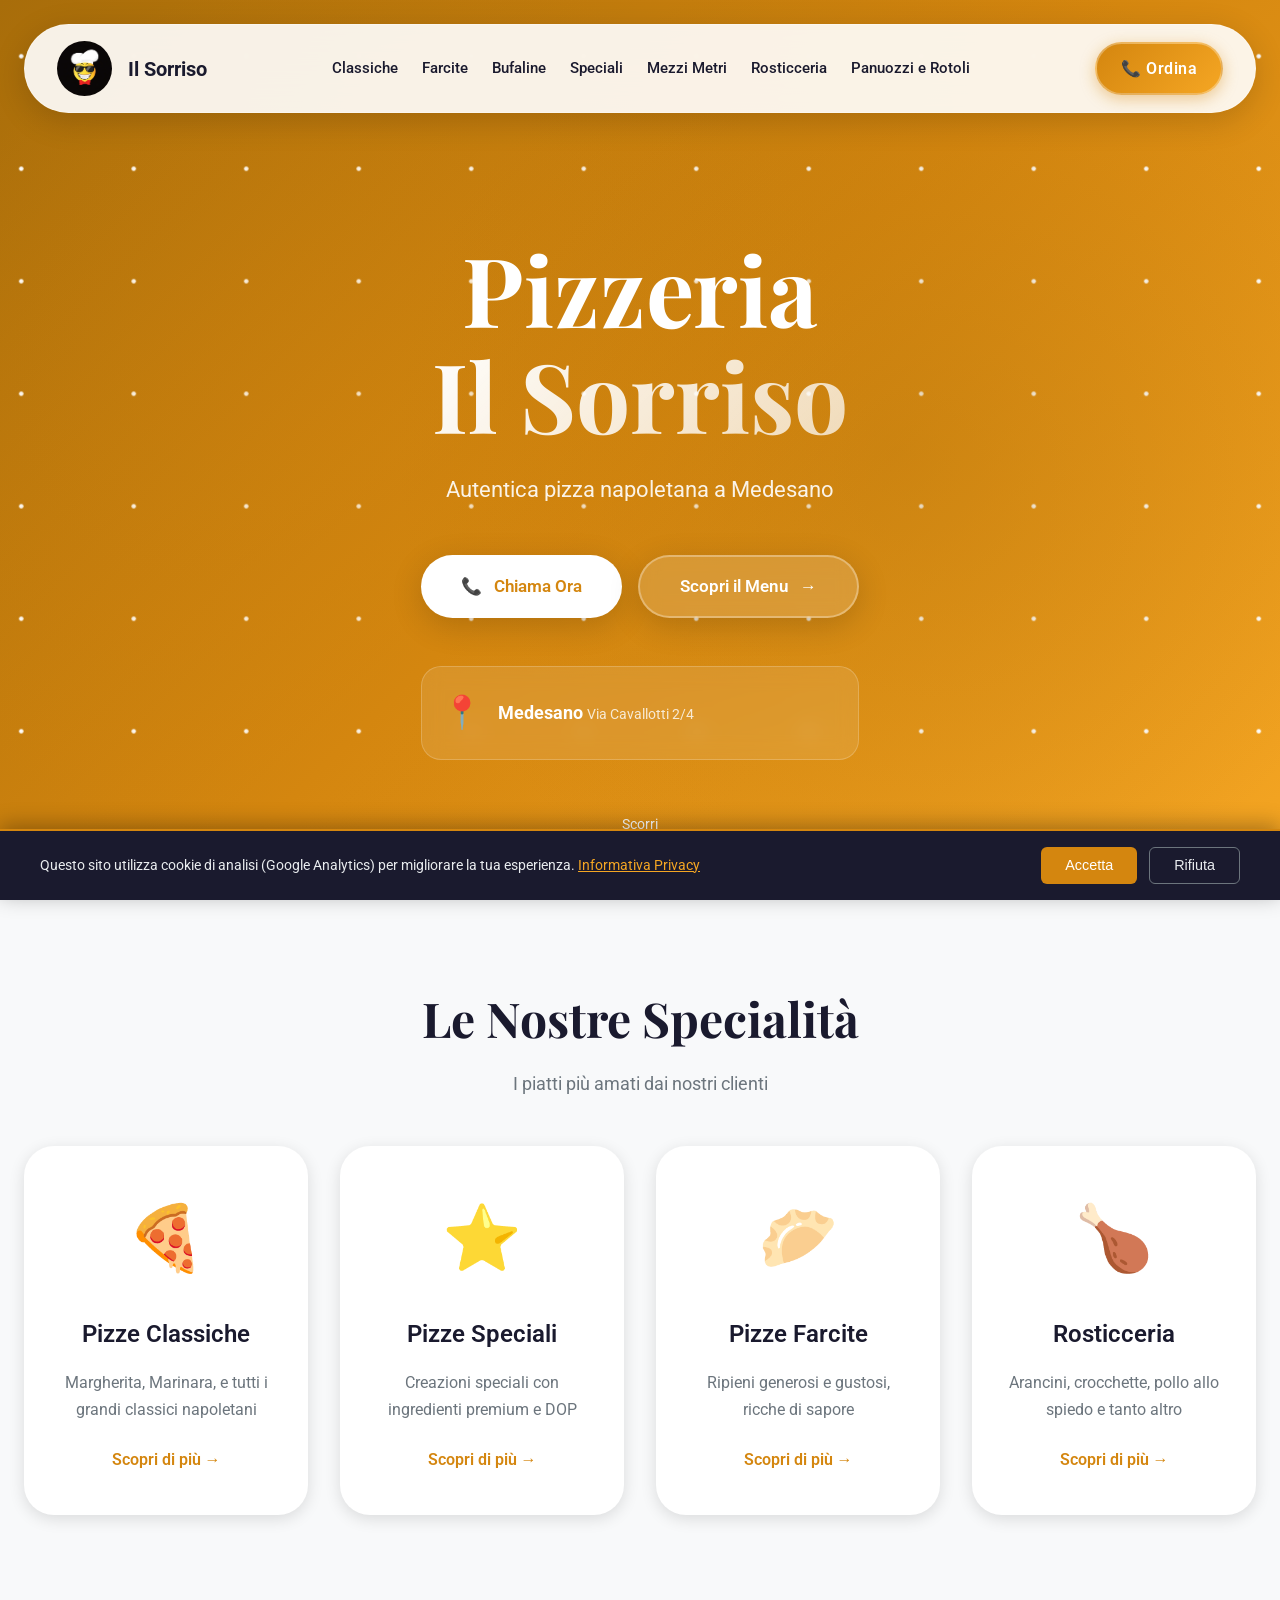
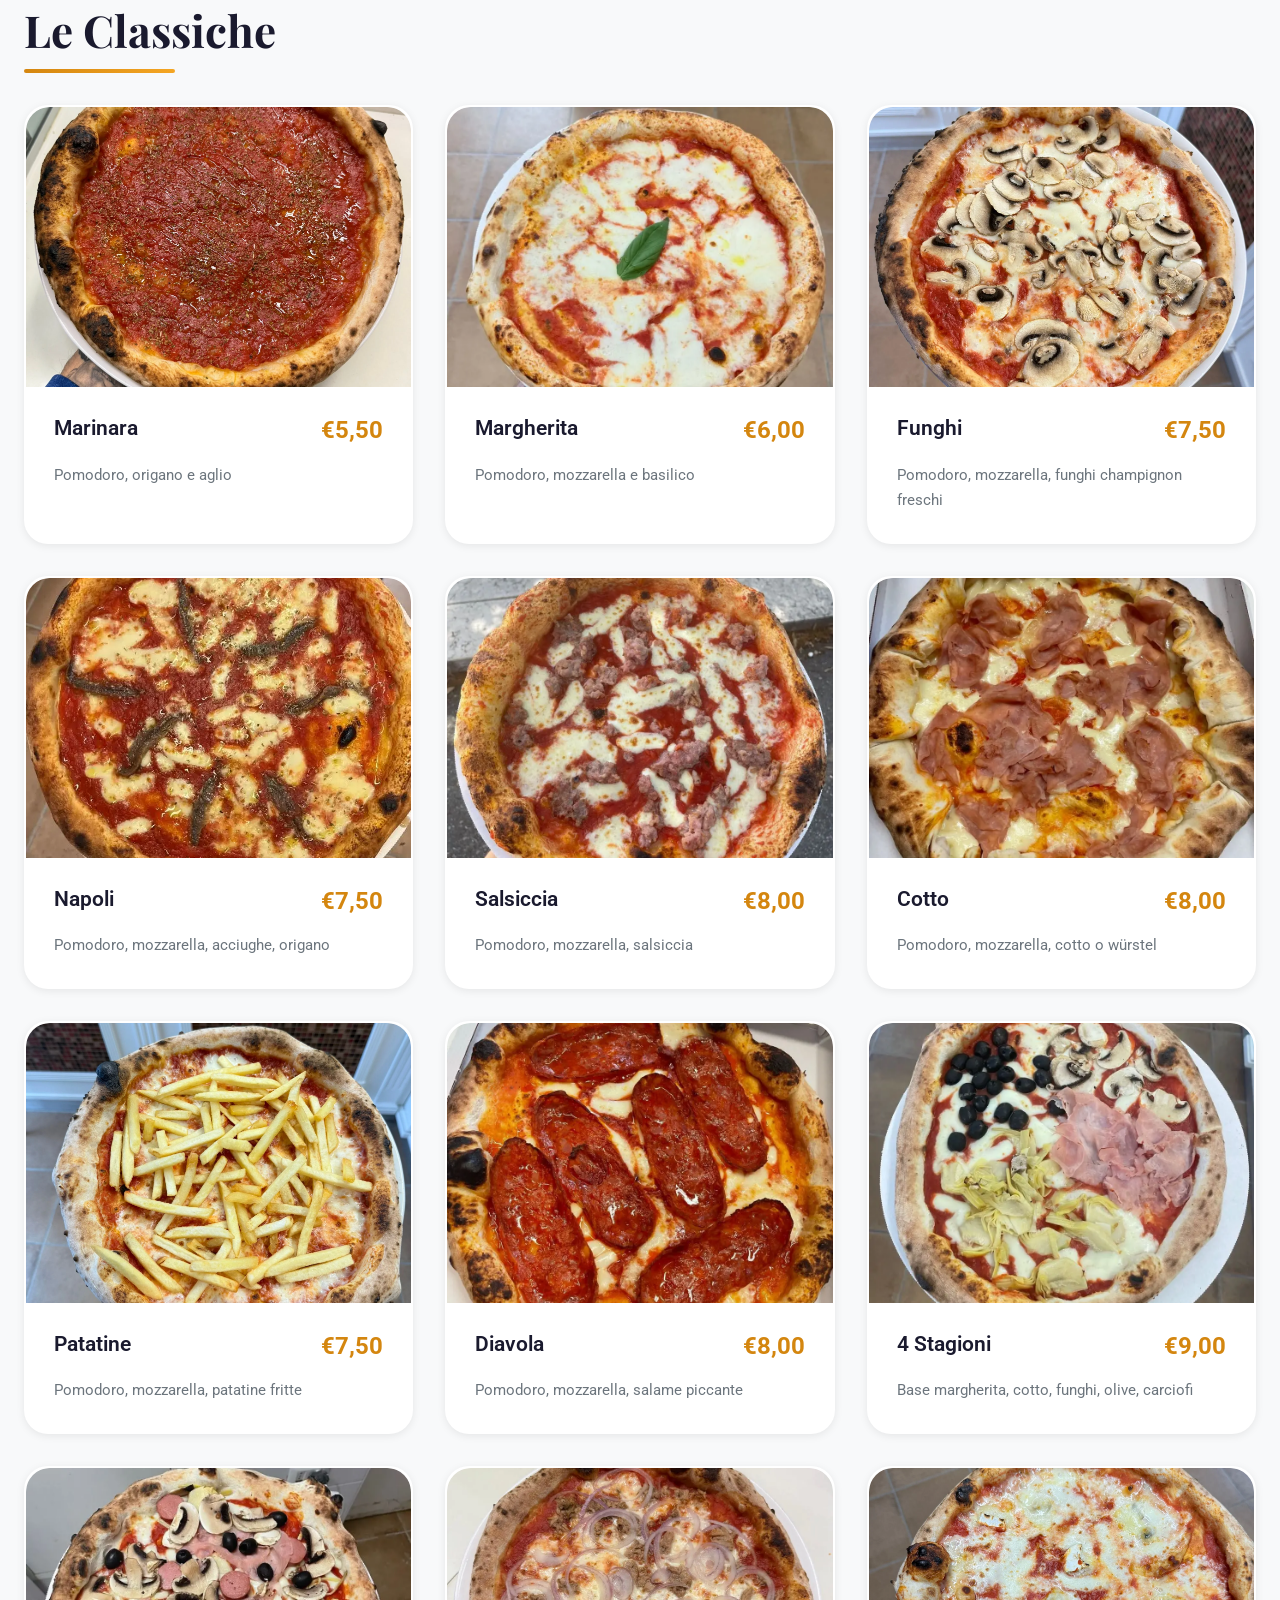
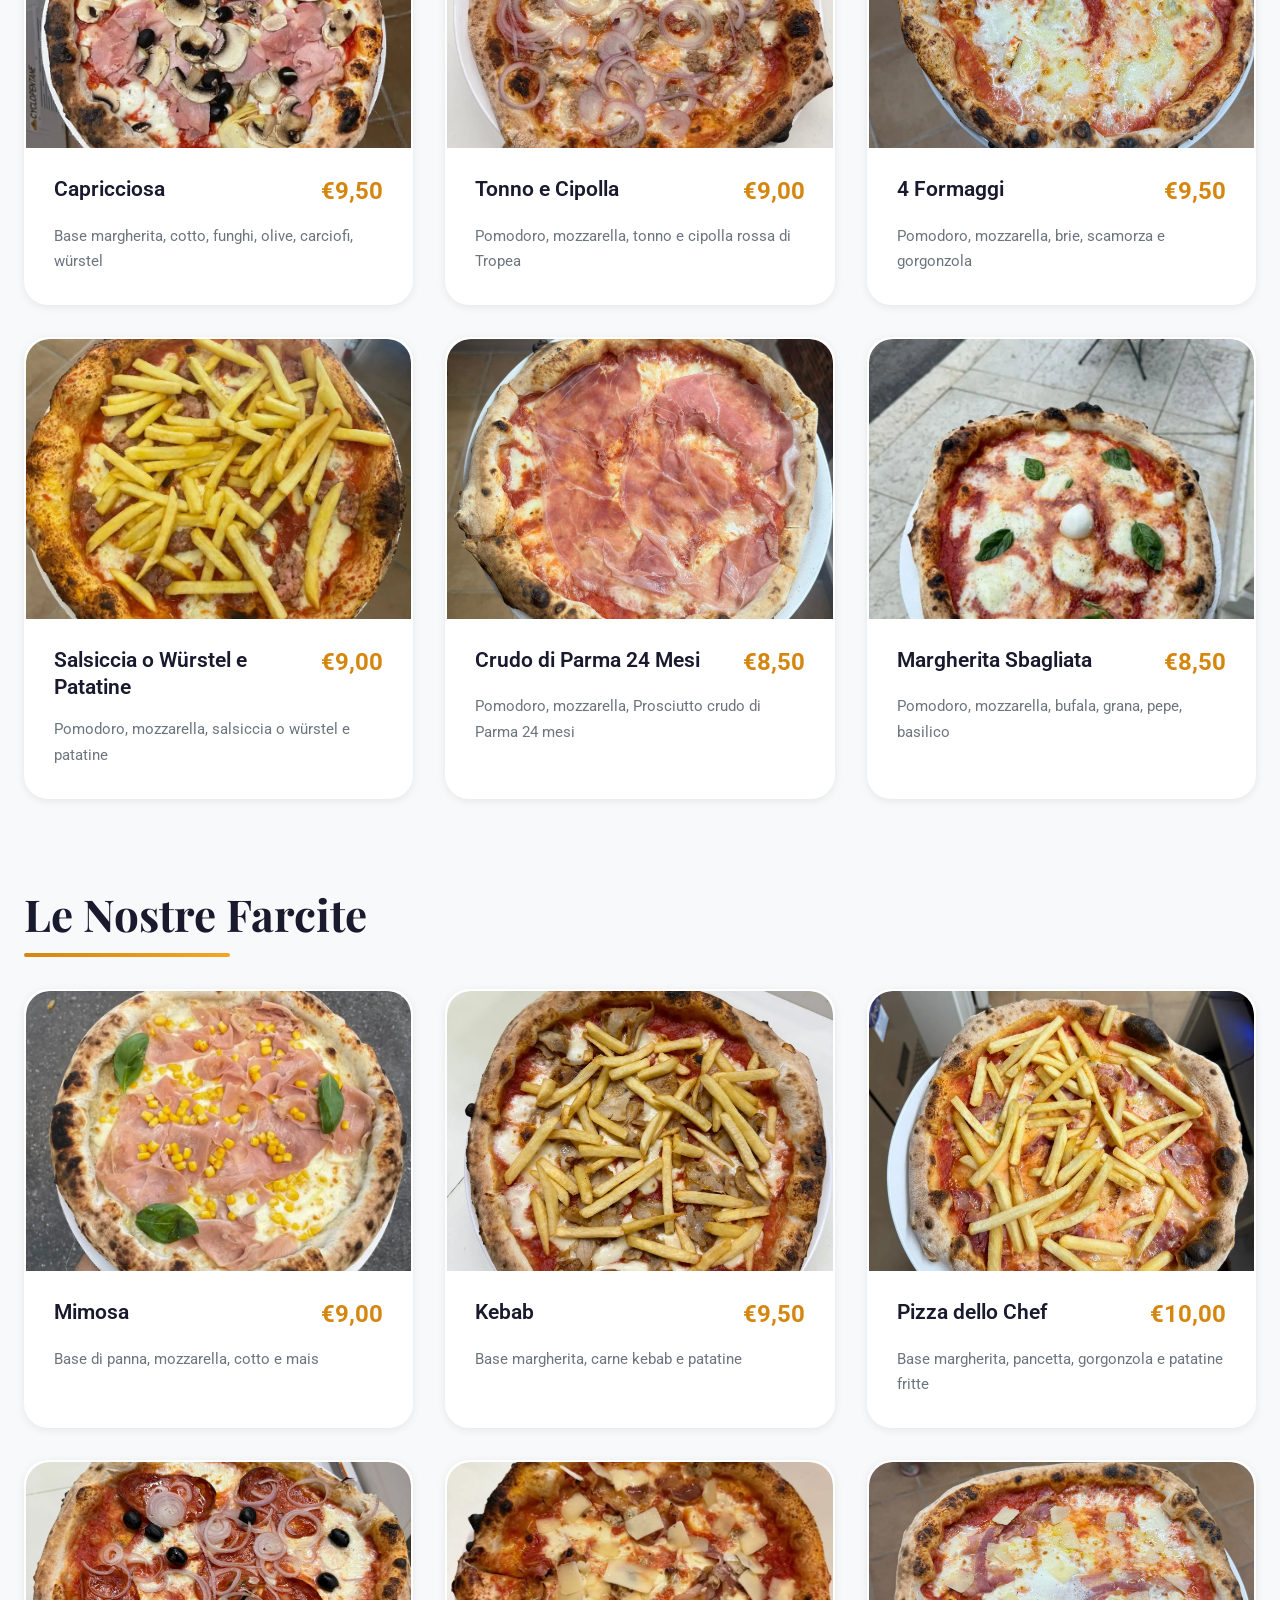
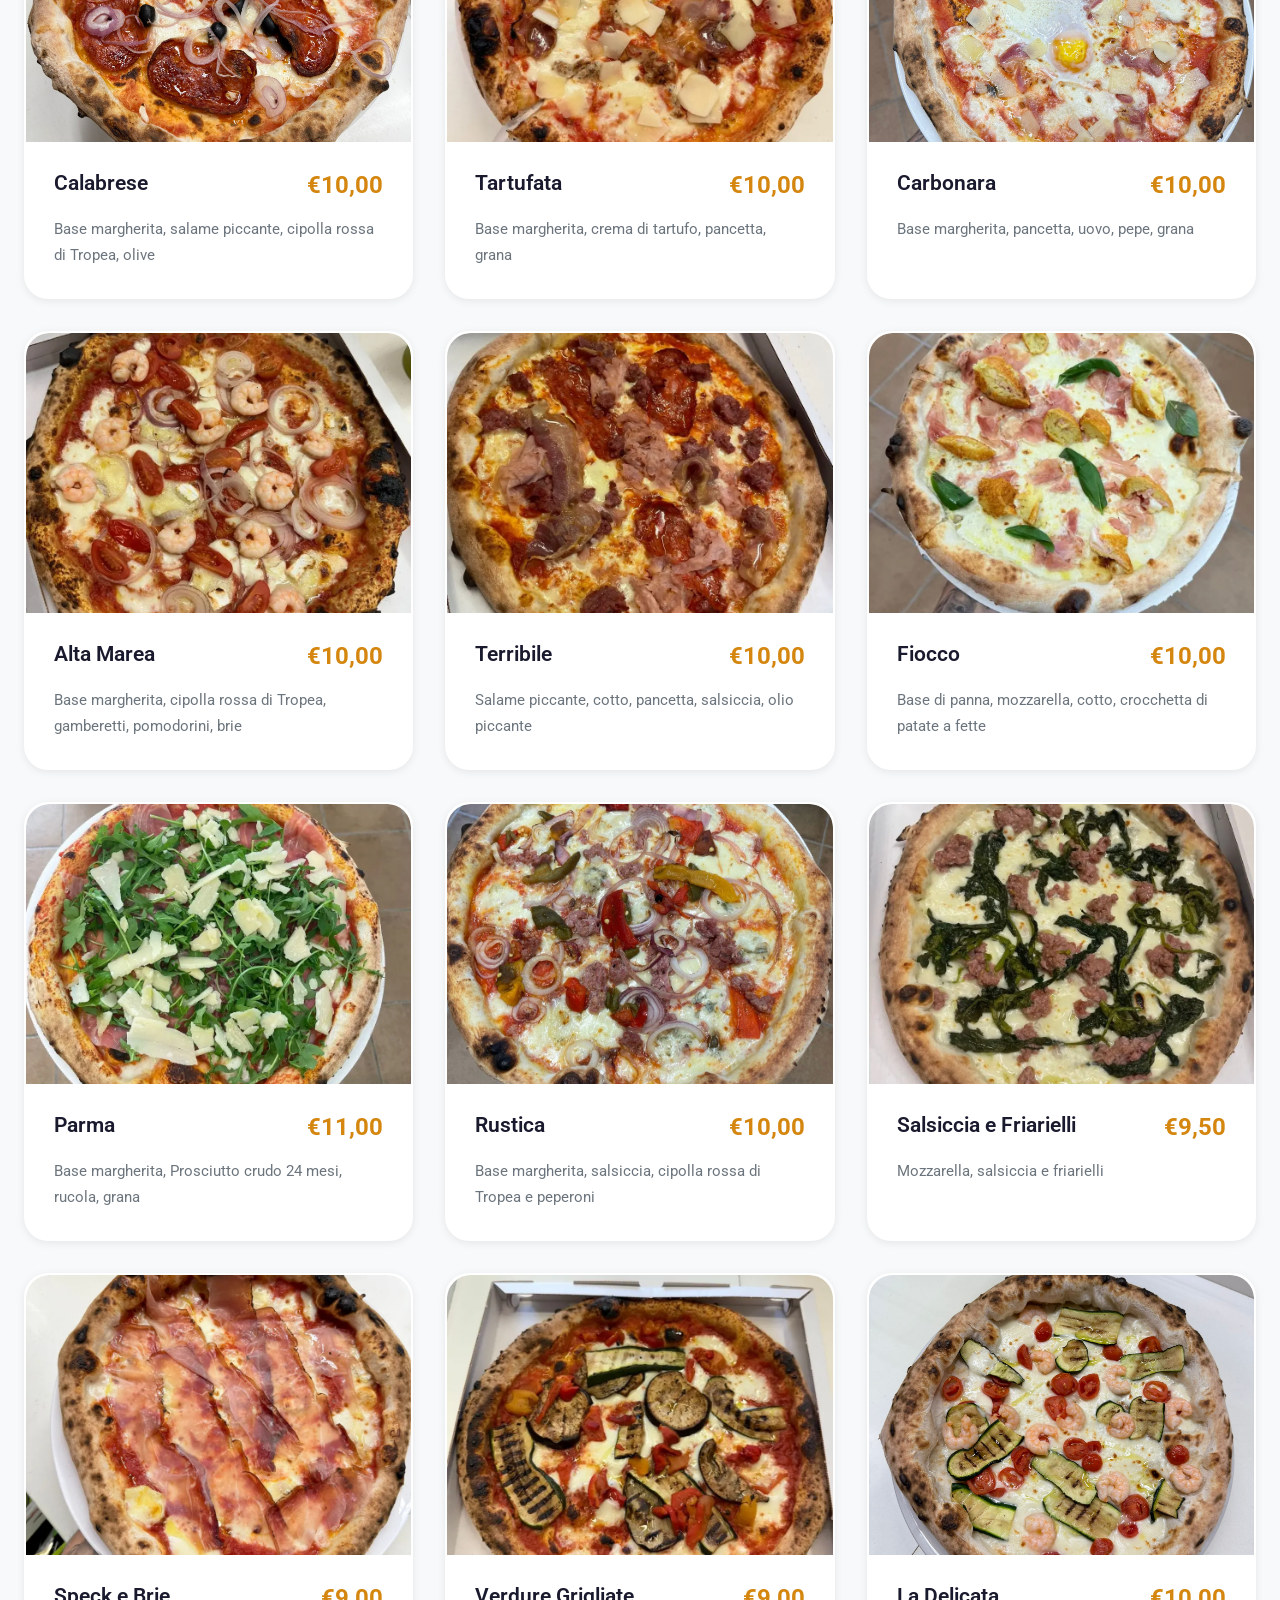
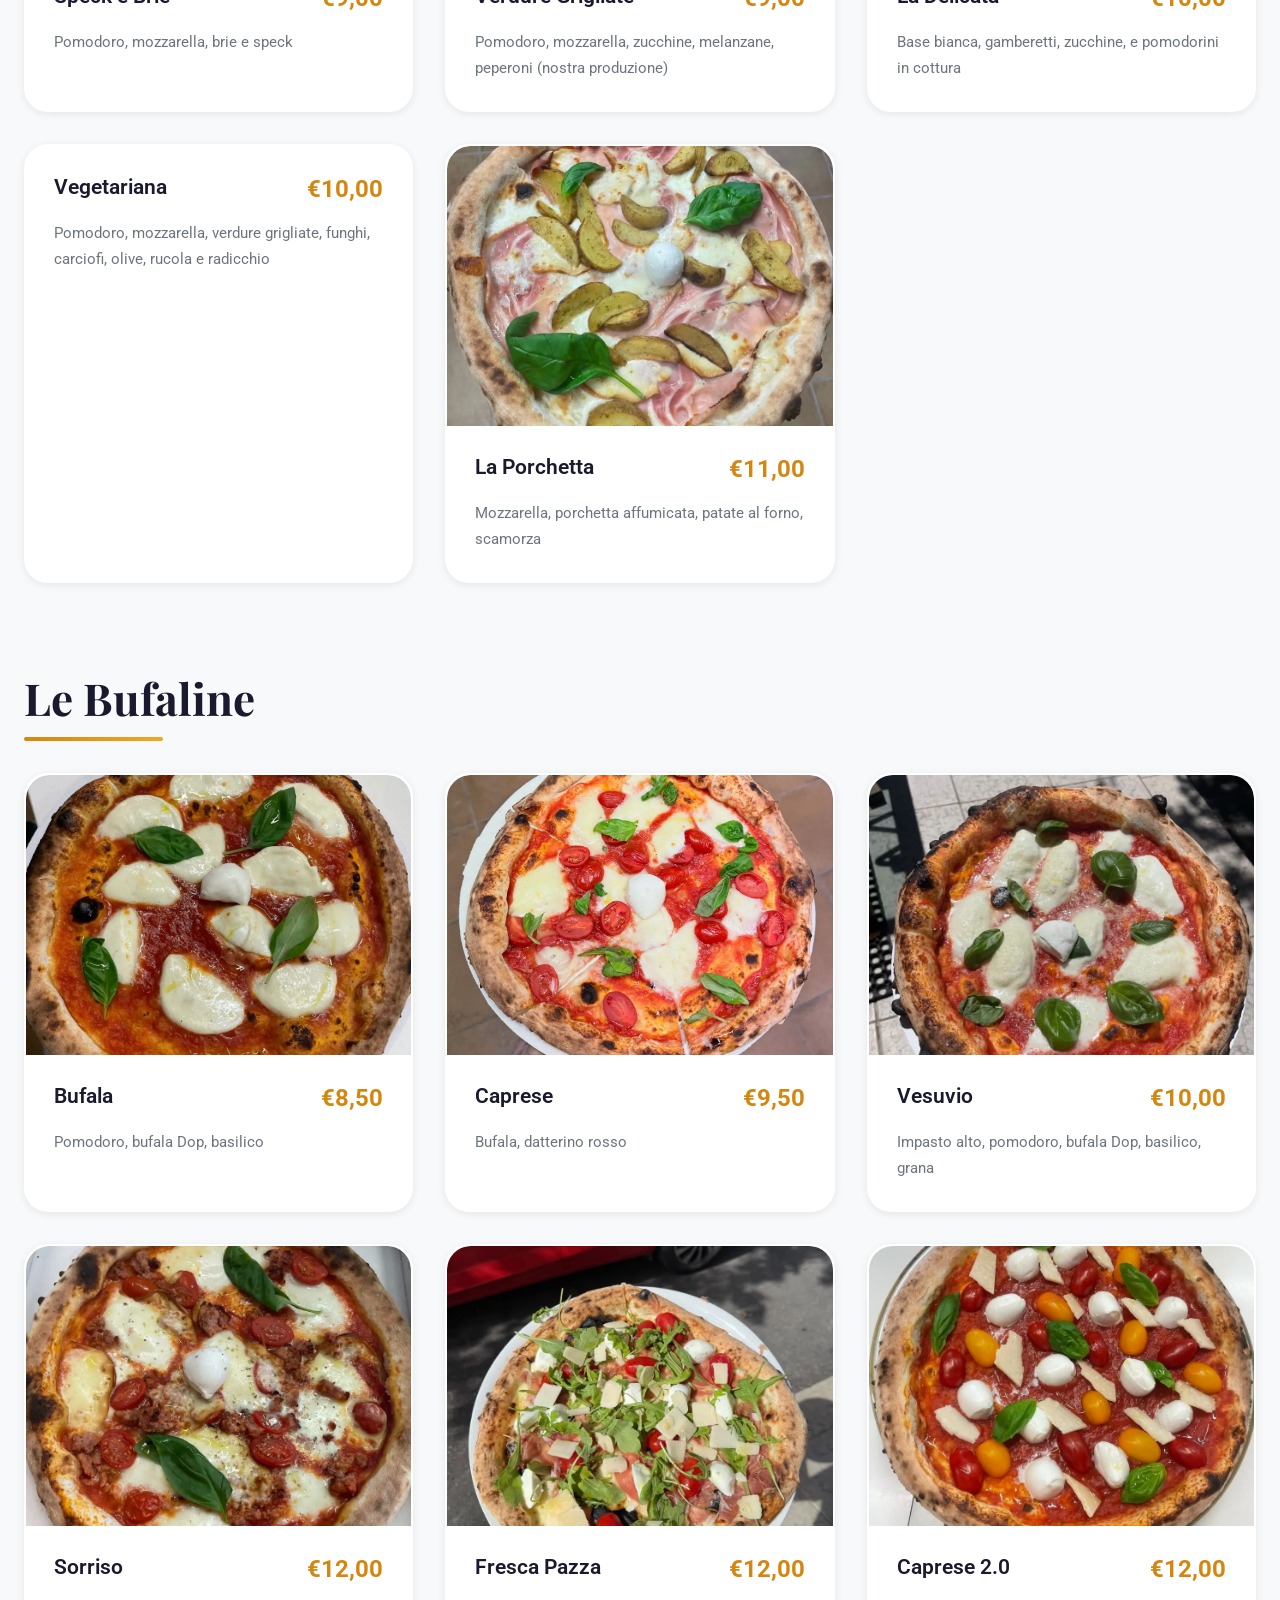
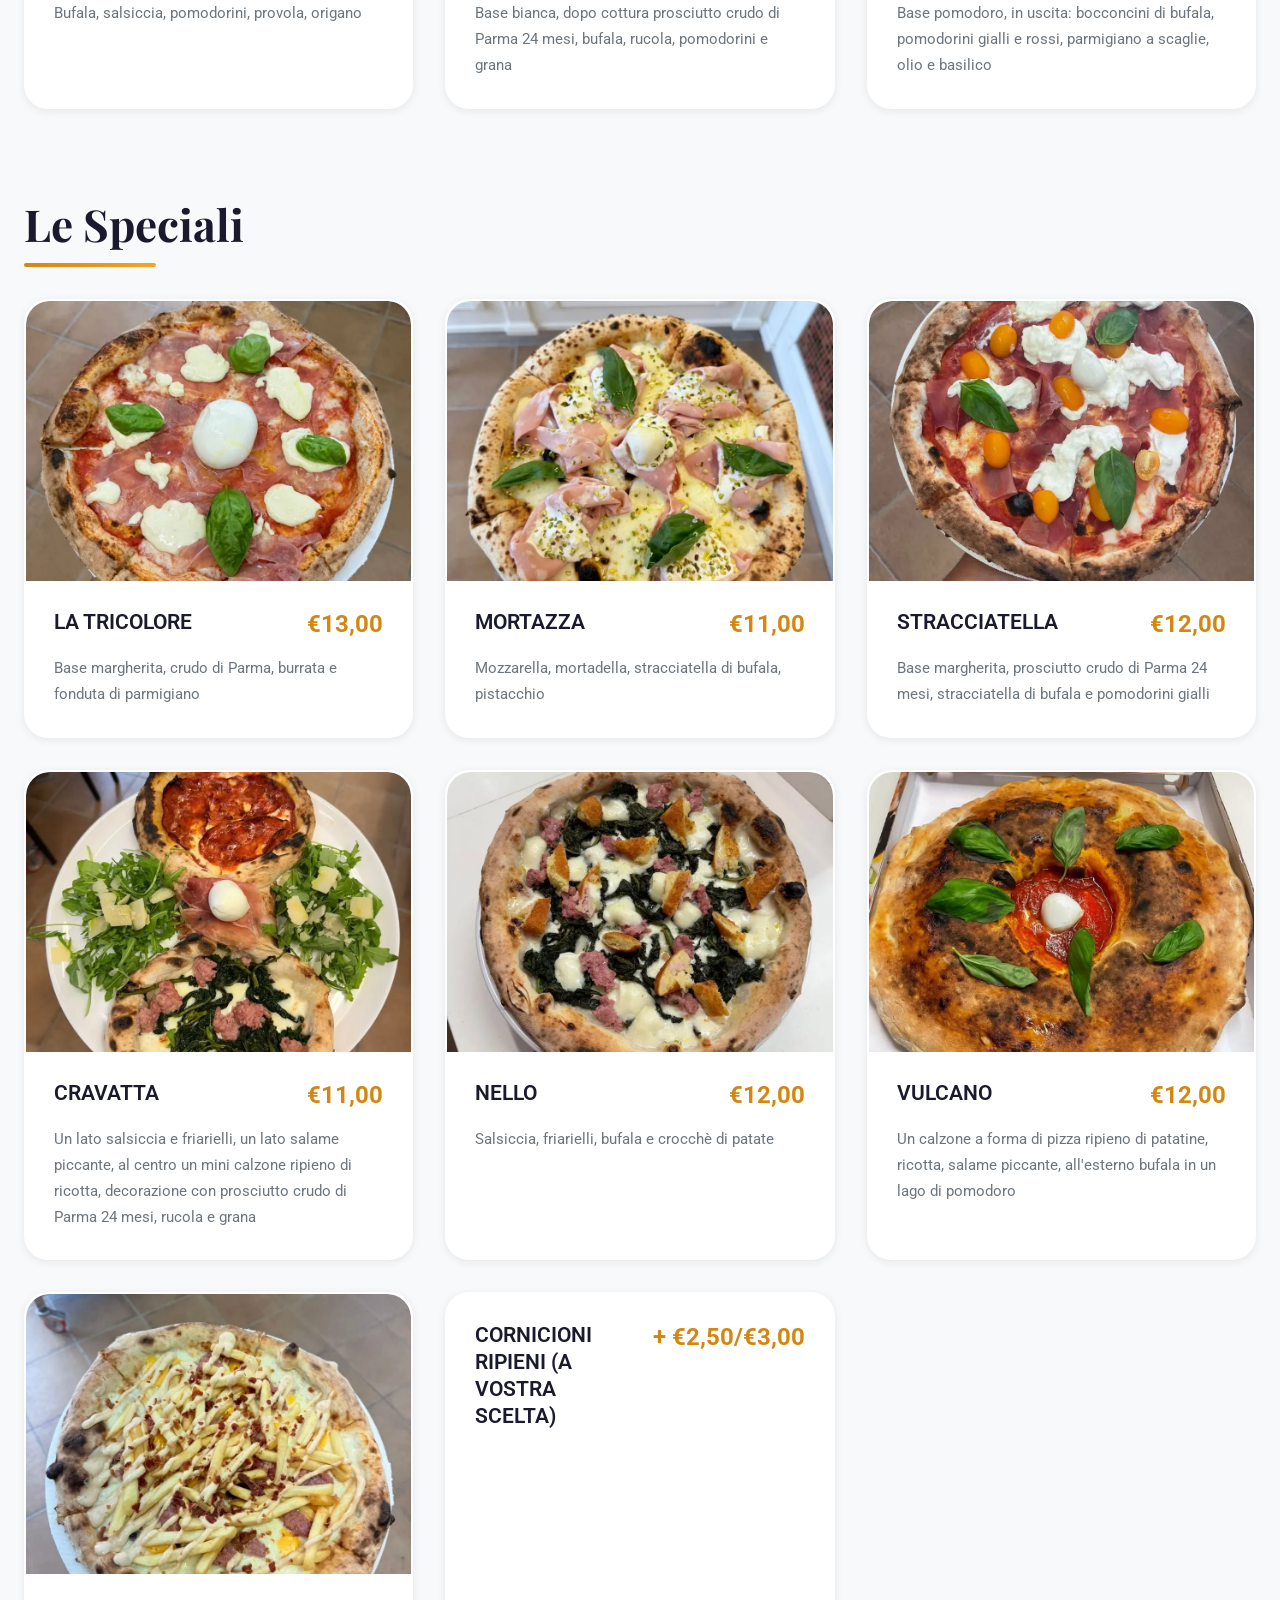
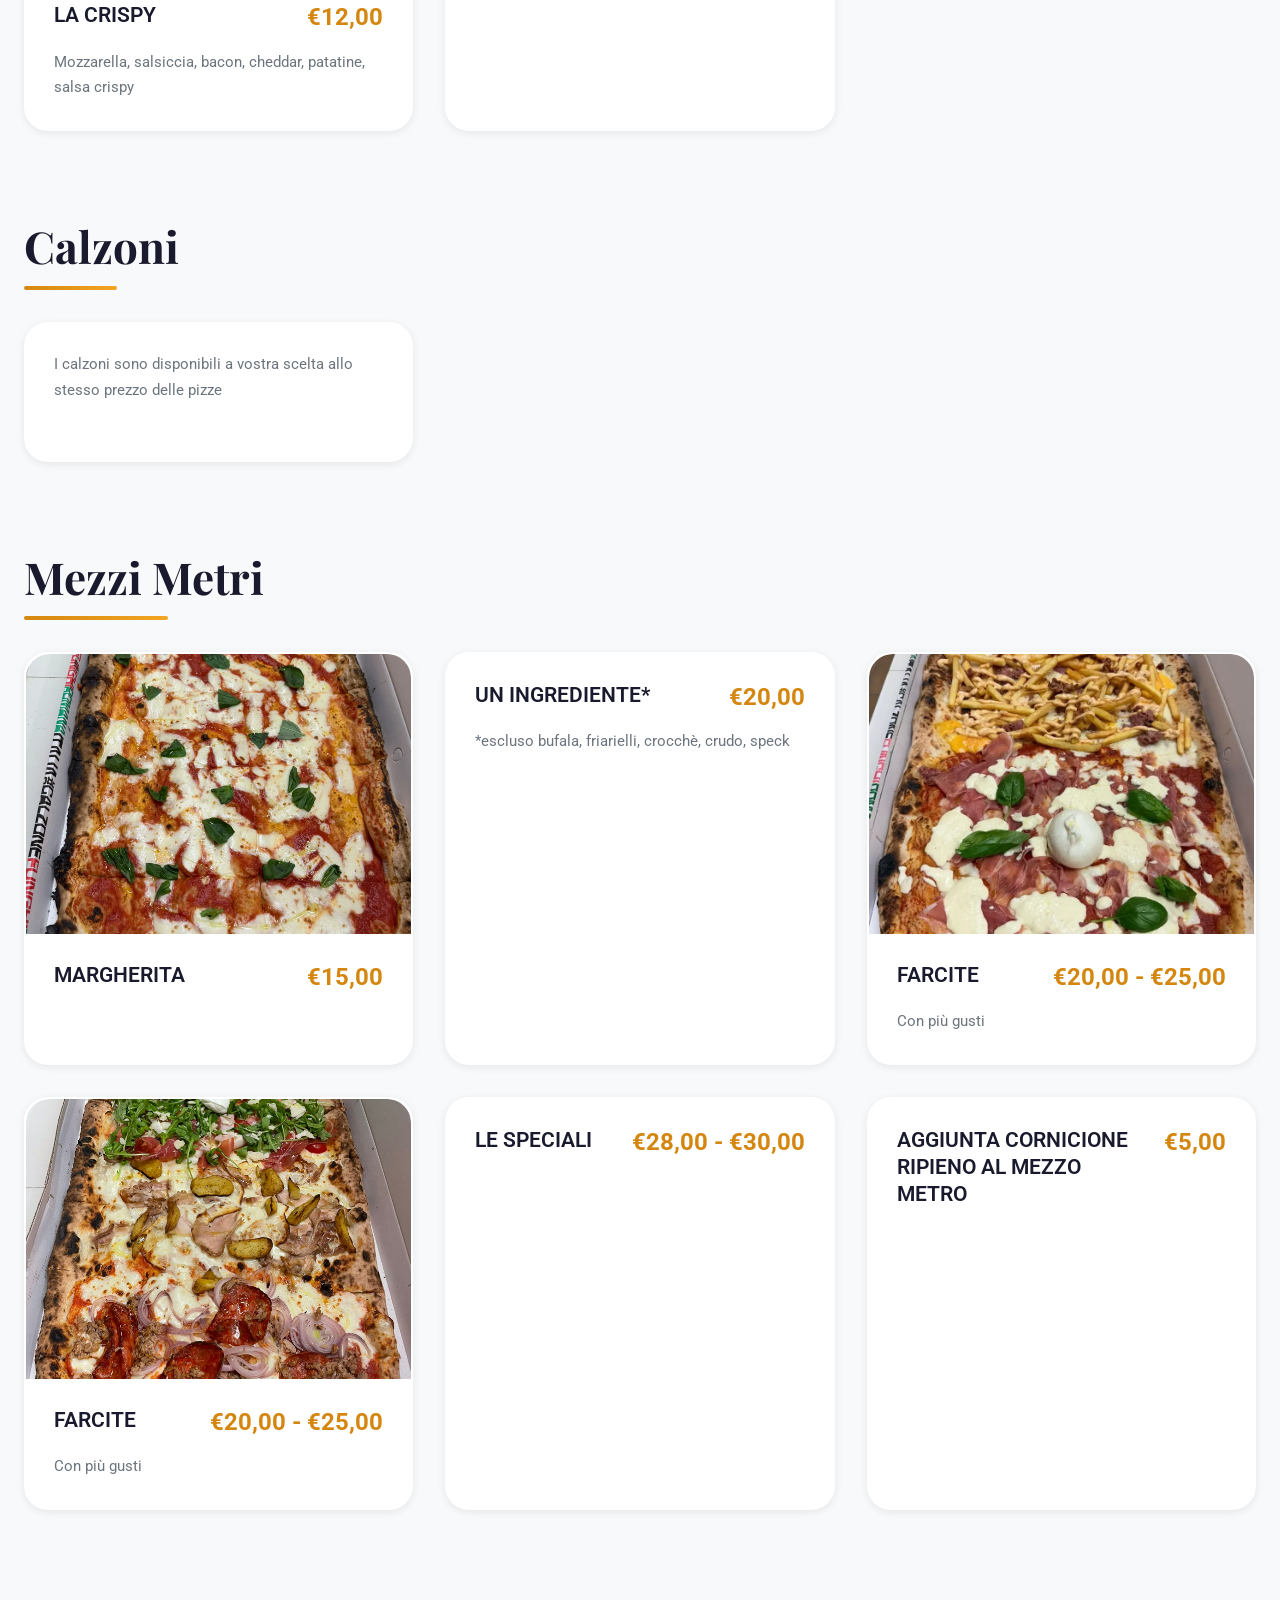
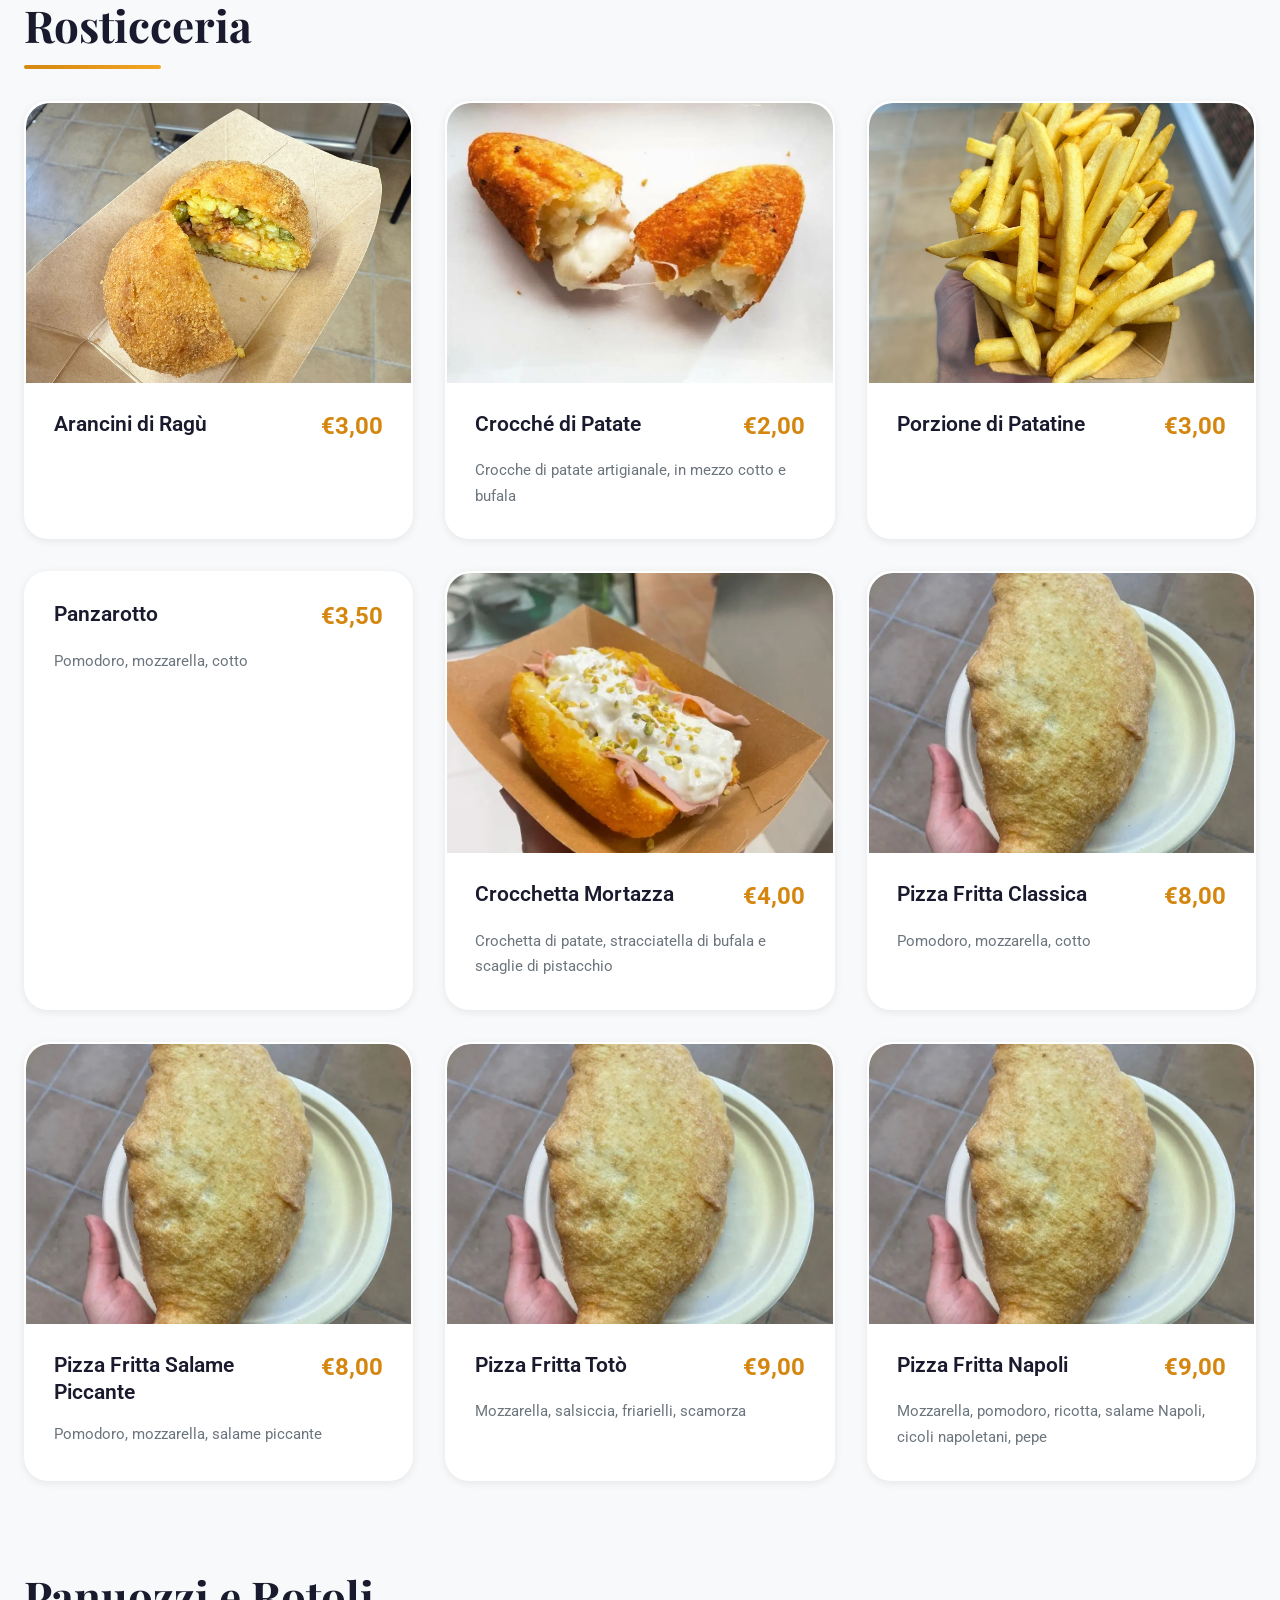
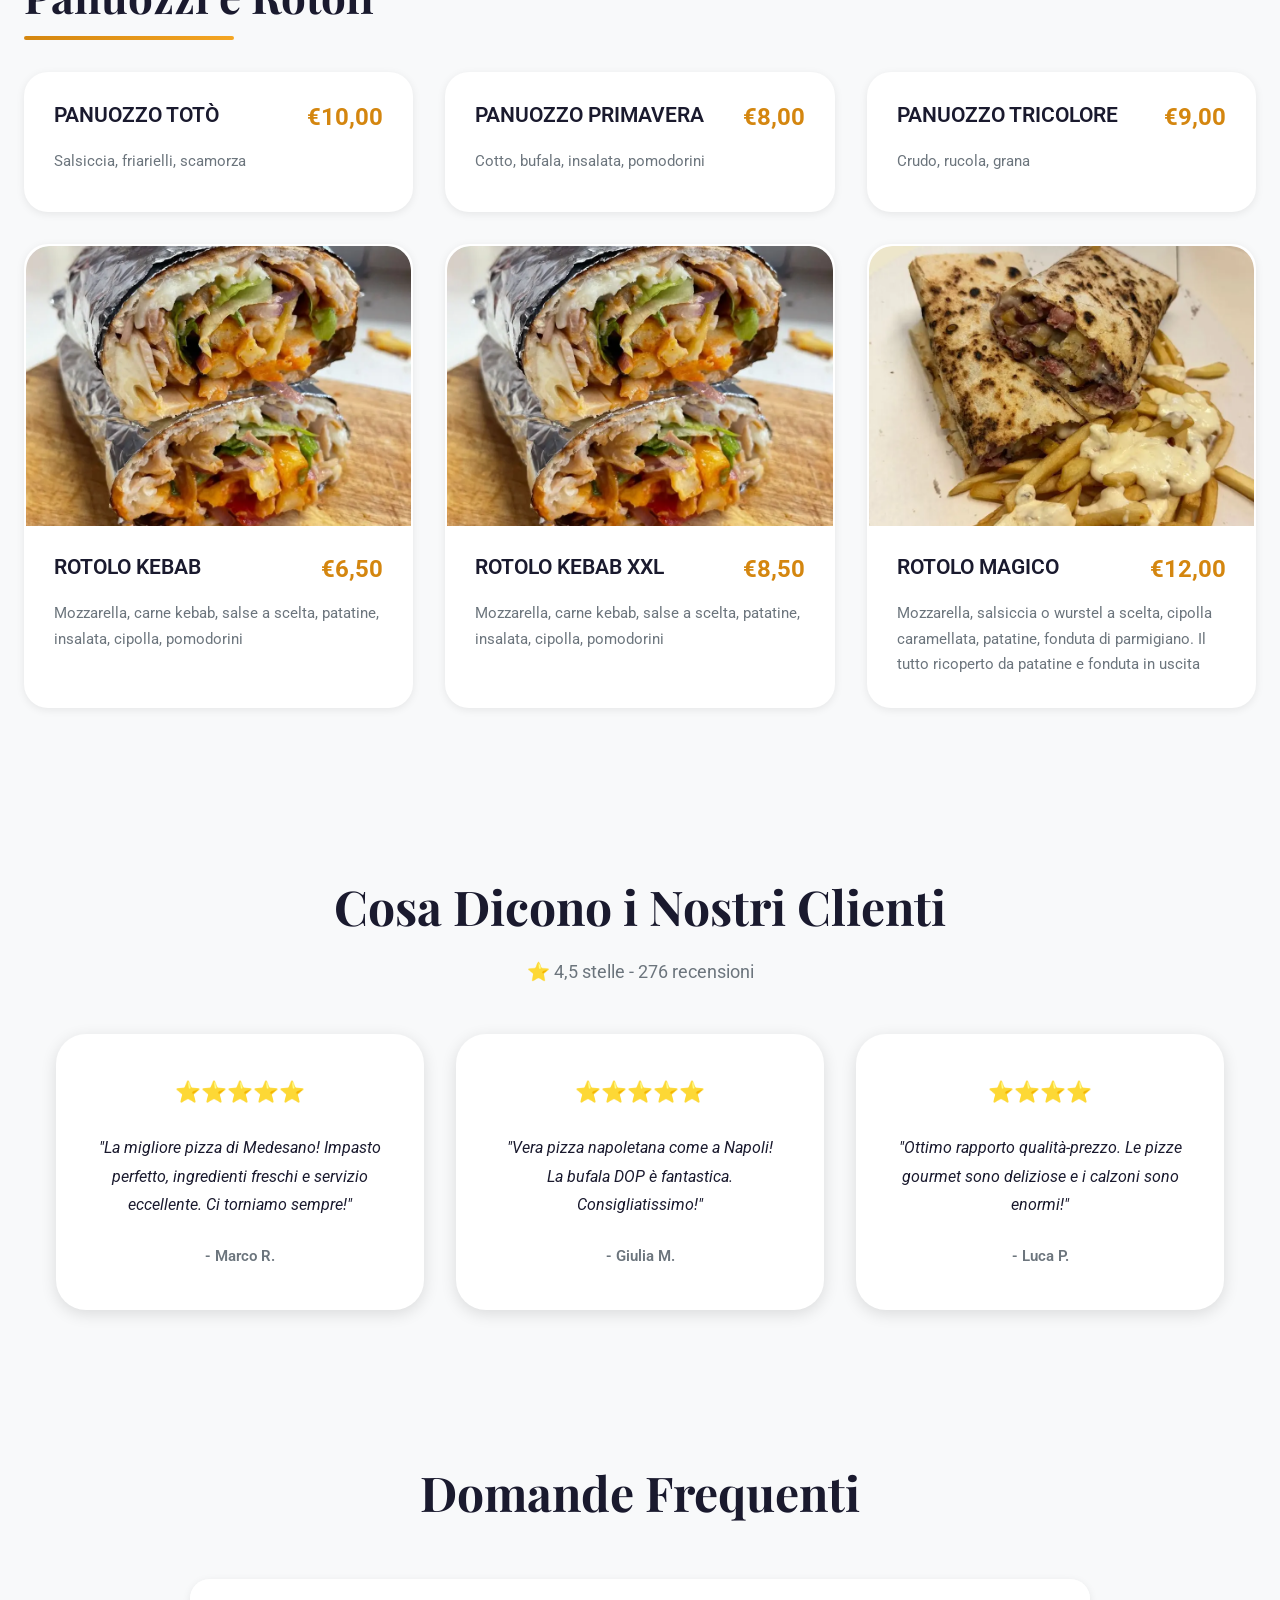
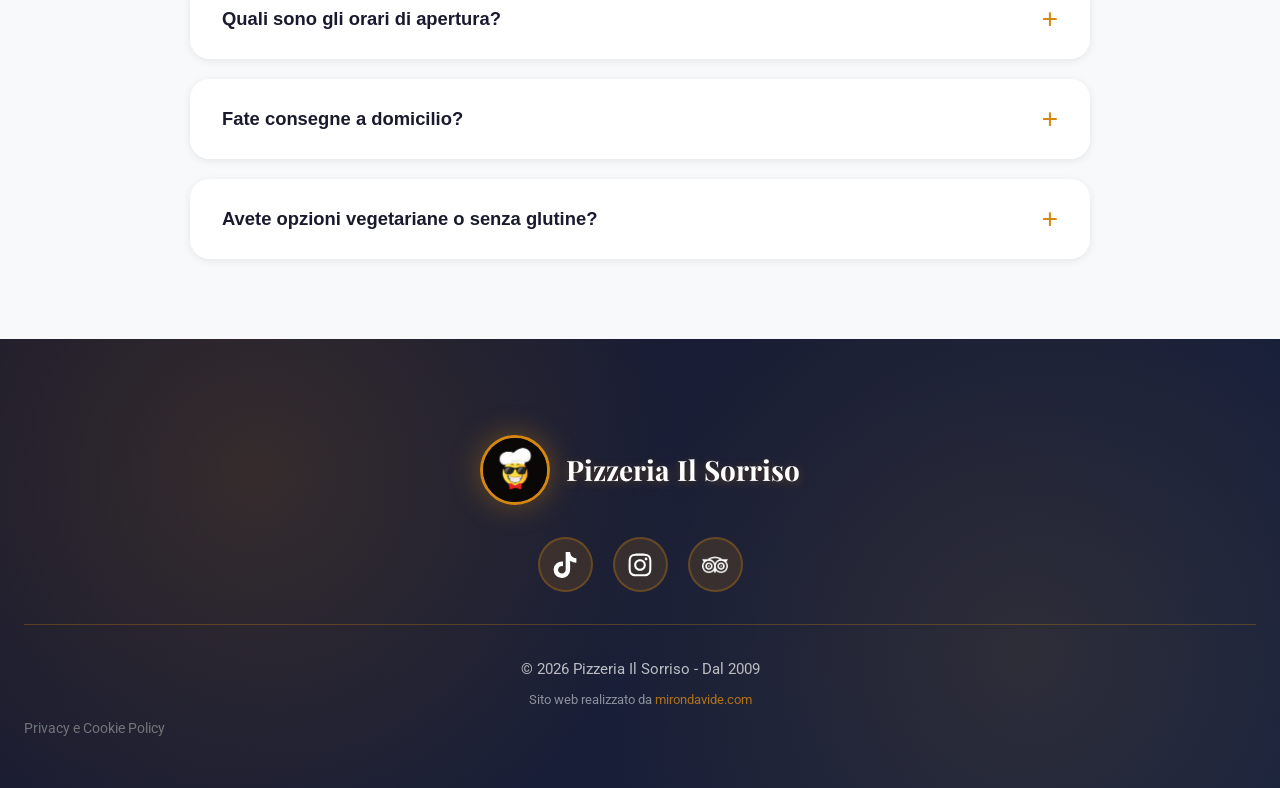
==== commit 147e878c: "Aggiornamento completo menu da nuovo PDF Prezzi aggiornati, ingredienti riscritti (fiordilatte→mozza" ====
--- a/index.html
+++ b/index.html
@@ -146,18 +146,23 @@
           },
           {
             "@type": "MenuSection",
-            "name": "Pizze Farcite",
+            "name": "Le Nostre Farcite",
             "description": "Pizze riccamente farcite"
           },
           {
             "@type": "MenuSection",
-            "name": "Pizze Bufaline",
+            "name": "Le Bufaline",
             "description": "Pizze con mozzarella di bufala DOP"
           },
           {
             "@type": "MenuSection",
-            "name": "Speciali",
+            "name": "Le Speciali",
             "description": "Creazioni speciali dello chef"
+          },
+          {
+            "@type": "MenuSection",
+            "name": "Calzoni",
+            "description": "Calzoni disponibili allo stesso prezzo delle pizze"
           },
           {
             "@type": "MenuSection",
@@ -354,7 +359,7 @@
                             <h3>Margherita</h3>
                             <span class="price">€6,00</span>
                         </div>
-                        <p class="ingredients">Pomodoro, fiordilatte e basilico</p>
+                        <p class="ingredients">Pomodoro, mozzarella e basilico</p>
                     </div>
                 </div>
 
@@ -376,7 +381,7 @@
                             <h3>Napoli</h3>
                             <span class="price">€7,50</span>
                         </div>
-                        <p class="ingredients">Pomodoro, fiordilatte, Acciughe e origano</p>
+                        <p class="ingredients">Pomodoro, mozzarella, acciughe, origano</p>
                     </div>
                 </div>
 
@@ -385,9 +390,9 @@
                     <div class="item-content">
                         <div class="item-header">
                             <h3>Salsiccia</h3>
-                            <span class="price">€7,50</span>
-                        </div>
-                        <p class="ingredients">Pomodoro, fiordilatte e salsiccia</p>
+                            <span class="price">€8,00</span>
+                        </div>
+                        <p class="ingredients">Pomodoro, mozzarella, salsiccia</p>
                     </div>
                 </div>
 
@@ -396,9 +401,9 @@
                     <div class="item-content">
                         <div class="item-header">
                             <h3>Cotto</h3>
-                            <span class="price">€7,50</span>
-                        </div>
-                        <p class="ingredients">Pomodoro, fiordilatte e prosciutto cotto</p>
+                            <span class="price">€8,00</span>
+                        </div>
+                        <p class="ingredients">Pomodoro, mozzarella, cotto o würstel</p>
                     </div>
                 </div>
 
@@ -418,9 +423,9 @@
                     <div class="item-content">
                         <div class="item-header">
                             <h3>Diavola</h3>
-                            <span class="price">€7,50</span>
-                        </div>
-                        <p class="ingredients">Pomodoro, fiordilatte e salame piccante</p>
+                            <span class="price">€8,00</span>
+                        </div>
+                        <p class="ingredients">Pomodoro, mozzarella, salame piccante</p>
                     </div>
                 </div>
 
@@ -431,7 +436,7 @@
                             <h3>4 Stagioni</h3>
                             <span class="price">€9,00</span>
                         </div>
-                        <p class="ingredients">Pomodoro, fiordilatte, olive nere, cotto, carciofi, funghi champignon</p>
+                        <p class="ingredients">Base margherita, cotto, funghi, olive, carciofi</p>
                     </div>
                 </div>
 
@@ -442,7 +447,7 @@
                             <h3>Capricciosa</h3>
                             <span class="price">€9,50</span>
                         </div>
-                        <p class="ingredients">Pomodoro, fiordilatte, cotto, olive, carciofi, funghi e wrustel</p>
+                        <p class="ingredients">Base margherita, cotto, funghi, olive, carciofi, würstel</p>
                     </div>
                 </div>
 
@@ -451,40 +456,40 @@
                     <div class="item-content">
                         <div class="item-header">
                             <h3>Tonno e Cipolla</h3>
+                            <span class="price">€9,00</span>
+                        </div>
+                        <p class="ingredients">Pomodoro, mozzarella, tonno e cipolla rossa di Tropea</p>
+                    </div>
+                </div>
+
+                <div class="menu-item with-image">
+                    <img src="4-Formaggi.webp" alt="4 Formaggi" class="item-image">
+                    <div class="item-content">
+                        <div class="item-header">
+                            <h3>4 Formaggi</h3>
+                            <span class="price">€9,50</span>
+                        </div>
+                        <p class="ingredients">Pomodoro, mozzarella, brie, scamorza e gorgonzola</p>
+                    </div>
+                </div>
+
+                <div class="menu-item with-image">
+                    <img src="Patatine-e-Salsiccia.webp" alt="Salsiccia o Würstel e Patatine" class="item-image">
+                    <div class="item-content">
+                        <div class="item-header">
+                            <h3>Salsiccia o Würstel e Patatine</h3>
+                            <span class="price">€9,00</span>
+                        </div>
+                        <p class="ingredients">Pomodoro, mozzarella, salsiccia o würstel e patatine</p>
+                    </div>
+                </div>
+
+                <div class="menu-item with-image">
+                    <img src="Crudo-24-Mesi.webp" alt="Crudo di Parma 24 Mesi" class="item-image">
+                    <div class="item-content">
+                        <div class="item-header">
+                            <h3>Crudo di Parma 24 Mesi</h3>
                             <span class="price">€8,50</span>
-                        </div>
-                        <p class="ingredients">Pomodoro, mozzarella, tonno e cipolla rossa di Tropea</p>
-                    </div>
-                </div>
-
-                <div class="menu-item with-image">
-                    <img src="4-Formaggi.webp" alt="4 Formaggi" class="item-image">
-                    <div class="item-content">
-                        <div class="item-header">
-                            <h3>4 Formaggi</h3>
-                            <span class="price">€9,00</span>
-                        </div>
-                        <p class="ingredients">Pomodoro, mozzarella, brie, scamorza e gorgonzola</p>
-                    </div>
-                </div>
-
-                <div class="menu-item with-image">
-                    <img src="Patatine-e-Salsiccia.webp" alt="Salsiccia o Würstel e Patatine" class="item-image">
-                    <div class="item-content">
-                        <div class="item-header">
-                            <h3>Salsiccia o Würstel e Patatine</h3>
-                            <span class="price">€8,50</span>
-                        </div>
-                        <p class="ingredients">Pomodoro, Fiordilatte, salsiccia o wrustel e patatine</p>
-                    </div>
-                </div>
-
-                <div class="menu-item with-image">
-                    <img src="Crudo-24-Mesi.webp" alt="Crudo di Parma 24 Mesi" class="item-image">
-                    <div class="item-content">
-                        <div class="item-header">
-                            <h3>Crudo di Parma 24 Mesi</h3>
-                            <span class="price">€8,00</span>
                         </div>
                         <p class="ingredients">Pomodoro, mozzarella, Prosciutto crudo di Parma 24 mesi</p>
                     </div>
@@ -497,7 +502,157 @@
                             <h3>Margherita Sbagliata</h3>
                             <span class="price">€8,50</span>
                         </div>
-                        <p class="ingredients">Pomodoro, fiordilatte, bufala, pepe e parmigiano, basilico e olio evo</p>
+                        <p class="ingredients">Pomodoro, mozzarella, bufala, grana, pepe, basilico</p>
+                    </div>
+                </div>
+
+            </div>
+        </section>
+
+        <!-- Le Nostre Farcite -->
+        <section id="farcite" class="menu-section">
+            <h2>Le Nostre Farcite</h2>
+            <div class="menu-grid">
+                <div class="menu-item with-image">
+                    <img src="Mimosa.webp" alt="Mimosa" class="item-image">
+                    <div class="item-content">
+                        <div class="item-header">
+                            <h3>Mimosa</h3>
+                            <span class="price">€9,00</span>
+                        </div>
+                        <p class="ingredients">Base di panna, mozzarella, cotto e mais</p>
+                    </div>
+                </div>
+
+                <div class="menu-item with-image">
+                    <img src="Pizza-Kebab.webp" alt="Pizza Kebab" class="item-image">
+                    <div class="item-content">
+                        <div class="item-header">
+                            <h3>Kebab</h3>
+                            <span class="price">€9,50</span>
+                        </div>
+                        <p class="ingredients">Base margherita, carne kebab e patatine</p>
+                    </div>
+                </div>
+
+                <div class="menu-item with-image">
+                    <img src="Chef.webp" alt="Pizza dello Chef" class="item-image">
+                    <div class="item-content">
+                        <div class="item-header">
+                            <h3>Pizza dello Chef</h3>
+                            <span class="price">€10,00</span>
+                        </div>
+                        <p class="ingredients">Base margherita, pancetta, gorgonzola e patatine fritte</p>
+                    </div>
+                </div>
+
+                <div class="menu-item with-image">
+                    <img src="calabrese.jpeg" alt="Calabrese" class="item-image">
+                    <div class="item-content">
+                        <div class="item-header">
+                            <h3>Calabrese</h3>
+                            <span class="price">€10,00</span>
+                        </div>
+                        <p class="ingredients">Base margherita, salame piccante, cipolla rossa di Tropea, olive</p>
+                    </div>
+                </div>
+
+                <div class="menu-item with-image">
+                    <img src="Tartufata.webp" alt="Tartufata" class="item-image">
+                    <div class="item-content">
+                        <div class="item-header">
+                            <h3>Tartufata</h3>
+                            <span class="price">€10,00</span>
+                        </div>
+                        <p class="ingredients">Base margherita, crema di tartufo, pancetta, grana</p>
+                    </div>
+                </div>
+
+                <div class="menu-item with-image">
+                    <img src="Carbonara.webp" alt="Carbonara" class="item-image">
+                    <div class="item-content">
+                        <div class="item-header">
+                            <h3>Carbonara</h3>
+                            <span class="price">€10,00</span>
+                        </div>
+                        <p class="ingredients">Base margherita, pancetta, uovo, pepe, grana</p>
+                    </div>
+                </div>
+
+                <div class="menu-item with-image">
+                    <img src="Alta-Marea.webp" alt="Alta Marea" class="item-image">
+                    <div class="item-content">
+                        <div class="item-header">
+                            <h3>Alta Marea</h3>
+                            <span class="price">€10,00</span>
+                        </div>
+                        <p class="ingredients">Base margherita, cipolla rossa di Tropea, gamberetti, pomodorini, brie</p>
+                    </div>
+                </div>
+
+                <div class="menu-item with-image">
+                    <img src="Terribile.webp" alt="Terribile" class="item-image">
+                    <div class="item-content">
+                        <div class="item-header">
+                            <h3>Terribile</h3>
+                            <span class="price">€10,00</span>
+                        </div>
+                        <p class="ingredients">Salame piccante, cotto, pancetta, salsiccia, olio piccante</p>
+                    </div>
+                </div>
+
+                <div class="menu-item with-image">
+                    <img src="Fiocco.webp" alt="Fiocco" class="item-image">
+                    <div class="item-content">
+                        <div class="item-header">
+                            <h3>Fiocco</h3>
+                            <span class="price">€10,00</span>
+                        </div>
+                        <p class="ingredients">Base di panna, mozzarella, cotto, crocchetta di patate a fette</p>
+                    </div>
+                </div>
+
+                <div class="menu-item with-image">
+                    <img src="Parma.webp" alt="Parma" class="item-image">
+                    <div class="item-content">
+                        <div class="item-header">
+                            <h3>Parma</h3>
+                            <span class="price">€11,00</span>
+                        </div>
+                        <p class="ingredients">Base margherita, Prosciutto crudo 24 mesi, rucola, grana</p>
+                    </div>
+                </div>
+
+                <div class="menu-item with-image">
+                    <img src="Rustica.webp" alt="Rustica" class="item-image">
+                    <div class="item-content">
+                        <div class="item-header">
+                            <h3>Rustica</h3>
+                            <span class="price">€10,00</span>
+                        </div>
+                        <p class="ingredients">Base margherita, salsiccia, cipolla rossa di Tropea e peperoni</p>
+                    </div>
+                </div>
+
+                <div class="menu-item with-image">
+                    <img src="Salsiccia-e-Friarielli.webp" alt="Salsiccia e Friarielli" class="item-image">
+                    <div class="item-content">
+                        <div class="item-header">
+                            <h3>Salsiccia e Friarielli</h3>
+                            <span class="price">€9,50</span>
+                        </div>
+                        <p class="ingredients">Mozzarella, salsiccia e friarielli</p>
+                    </div>
+                </div>
+
+                <div class="menu-item with-image">
+                    <img src="Speck-e-Brie.webp" alt="Speck e Brie" class="item-image">
+                    <div class="item-content">
+                        <div class="item-header">
+                            <h3>Speck e Brie</h3>
+                            <span class="price">€9,00</span>
+                        </div>
+                        <p class="ingredients">Pomodoro, mozzarella, brie e speck</p>
                     </div>
                 </div>
 
@@ -508,156 +663,7 @@
                             <h3>Verdure Grigliate</h3>
                             <span class="price">€9,00</span>
                         </div>
-                        <p class="ingredients">Pomodoro, fiordilatte, zucchine, melanzane e peperoni, tutte grigliate</p>
-                    </div>
-                </div>
-            </div>
-        </section>
-
-        <!-- Pizze Farcite -->
-        <section id="farcite" class="menu-section">
-            <h2>Pizze Farcite</h2>
-            <div class="menu-grid">
-                <div class="menu-item with-image">
-                    <img src="Mimosa.webp" alt="Mimosa" class="item-image">
-                    <div class="item-content">
-                        <div class="item-header">
-                            <h3>Mimosa</h3>
-                            <span class="price">€9,00</span>
-                        </div>
-                        <p class="ingredients">Fiordilatte, panna, prosciutto cotto e mais</p>
-                    </div>
-                </div>
-
-                <div class="menu-item with-image">
-                    <img src="Pizza-Kebab.webp" alt="Pizza Kebab" class="item-image">
-                    <div class="item-content">
-                        <div class="item-header">
-                            <h3>Kebab</h3>
-                            <span class="price">€9,00</span>
-                        </div>
-                        <p class="ingredients">Base margherita, carne kebab e patatine</p>
-                    </div>
-                </div>
-
-                <div class="menu-item with-image">
-                    <img src="Chef.webp" alt="Pizza dello Chef" class="item-image">
-                    <div class="item-content">
-                        <div class="item-header">
-                            <h3>Pizza dello Chef</h3>
-                            <span class="price">€10,00</span>
-                        </div>
-                        <p class="ingredients">Base margherita, pancetta, gorgonzola e patatine fritte</p>
-                    </div>
-                </div>
-
-                <div class="menu-item with-image">
-                    <img src="calabrese.jpeg" alt="Calabrese" class="item-image">
-                    <div class="item-content">
-                        <div class="item-header">
-                            <h3>Calabrese</h3>
-                            <span class="price">€9,50</span>
-                        </div>
-                        <p class="ingredients">Base margherita, salame piccante, cipolla rossa di Tropea, olive</p>
-                    </div>
-                </div>
-
-                <div class="menu-item with-image">
-                    <img src="Tartufata.webp" alt="Tartufata" class="item-image">
-                    <div class="item-content">
-                        <div class="item-header">
-                            <h3>Tartufata</h3>
-                            <span class="price">€10,00</span>
-                        </div>
-                        <p class="ingredients">Pomodoro, fiordilatte, pancetta, crema di tartufo e scaglie di grana</p>
-                    </div>
-                </div>
-
-                <div class="menu-item with-image">
-                    <img src="Carbonara.webp" alt="Carbonara" class="item-image">
-                    <div class="item-content">
-                        <div class="item-header">
-                            <h3>Carbonara</h3>
-                            <span class="price">€10,00</span>
-                        </div>
-                        <p class="ingredients">Base margherita, pancetta, uovo, pepe, grana</p>
-                    </div>
-                </div>
-
-                <div class="menu-item with-image">
-                    <img src="Alta-Marea.webp" alt="Alta Marea" class="item-image">
-                    <div class="item-content">
-                        <div class="item-header">
-                            <h3>Alta Marea</h3>
-                            <span class="price">€10,00</span>
-                        </div>
-                        <p class="ingredients">Pomodoro, fiordilatte, gamberetti, cipolla di tropea, pomodorini e brie</p>
-                    </div>
-                </div>
-
-                <div class="menu-item with-image">
-                    <img src="Terribile.webp" alt="Terribile" class="item-image">
-                    <div class="item-content">
-                        <div class="item-header">
-                            <h3>Terribile</h3>
-                            <span class="price">€10,00</span>
-                        </div>
-                        <p class="ingredients">Pomodoro, fiordilatte, salame piccante, salsiccia, cotto, pancetta e olio piccante</p>
-                    </div>
-                </div>
-
-                <div class="menu-item with-image">
-                    <img src="Fiocco.webp" alt="Fiocco" class="item-image">
-                    <div class="item-content">
-                        <div class="item-header">
-                            <h3>Fiocco</h3>
-                            <span class="price">€9,50</span>
-                        </div>
-                        <p class="ingredients">Fiordilatte, panna, prosciutto cotto e crocchè di patate</p>
-                    </div>
-                </div>
-
-                <div class="menu-item with-image">
-                    <img src="Parma.webp" alt="Parma" class="item-image">
-                    <div class="item-content">
-                        <div class="item-header">
-                            <h3>Parma</h3>
-                            <span class="price">€10,00</span>
-                        </div>
-                        <p class="ingredients">Pomodoro, fiordilatte, crudo di parma 24 mesi, rucola e scaglie di grana</p>
-                    </div>
-                </div>
-
-                <div class="menu-item with-image">
-                    <img src="Rustica.webp" alt="Rustica" class="item-image">
-                    <div class="item-content">
-                        <div class="item-header">
-                            <h3>Rustica</h3>
-                            <span class="price">€9,50</span>
-                        </div>
-                        <p class="ingredients">Base margherita, salsiccia, cipolla rossa di Tropea e peperoni</p>
-                    </div>
-                </div>
-
-                <div class="menu-item with-image">
-                    <img src="Salsiccia-e-Friarielli.webp" alt="Salsiccia e Friarielli" class="item-image">
-                    <div class="item-content">
-                        <div class="item-header">
-                            <h3>Salsiccia e Friarielli</h3>
-                            <span class="price">€9,00</span>
-                        </div>
-                        <p class="ingredients">Fiordilatte, Salsiccia e friarielli</p>
-                    </div>
-                </div>
-
-                <div class="menu-item with-image">
-                    <img src="Speck-e-Brie.webp" alt="Speck e Brie" class="item-image">
-                    <div class="item-content">
-                        <div class="item-header">
-                            <h3>Speck e Brie</h3>
-                            <span class="price">€9,00</span>
-                        </div>
-                        <p class="ingredients">Pomodoro, mozzarella, brie e speck</p>
+                        <p class="ingredients">Pomodoro, mozzarella, zucchine, melanzane, peperoni (nostra produzione)</p>
                     </div>
                 </div>
 
@@ -668,14 +674,14 @@
                             <h3>La Delicata</h3>
                             <span class="price">€10,00</span>
                         </div>
-                        <p class="ingredients">Base bianca, gamberetti, zucchine e pomodorini in cottura</p>
+                        <p class="ingredients">Base bianca, gamberetti, zucchine, e pomodorini in cottura</p>
                     </div>
                 </div>
 
                 <div class="menu-item">
                     <div class="item-header">
                         <h3>Vegetariana</h3>
-                        <span class="price">€11,00</span>
+                        <span class="price">€10,00</span>
                     </div>
                     <p class="ingredients">Pomodoro, mozzarella, verdure grigliate, funghi, carciofi, olive, rucola e radicchio</p>
                 </div>
@@ -687,15 +693,15 @@
                             <h3>La Porchetta</h3>
                             <span class="price">€11,00</span>
                         </div>
-                        <p class="ingredients">Fiordilatte, porchetta affumicata, patate al forno e scamorza</p>
+                        <p class="ingredients">Mozzarella, porchetta affumicata, patate al forno, scamorza</p>
                     </div>
                 </div>
             </div>
         </section>
 
-        <!-- Pizze Bufaline -->
+        <!-- Le Bufaline -->
         <section id="bufaline" class="menu-section">
-            <h2>Pizze Bufaline</h2>
+            <h2>Le Bufaline</h2>
             <div class="menu-grid">
                 <div class="menu-item with-image">
                     <img src="Bufala.webp" alt="Bufala" class="item-image">
@@ -704,7 +710,7 @@
                             <h3>Bufala</h3>
                             <span class="price">€8,50</span>
                         </div>
-                        <p class="ingredients">Pomodoro, mozzarella di bufala dop, basilico e olio evo</p>
+                        <p class="ingredients">Pomodoro, bufala Dop, basilico</p>
                     </div>
                 </div>
 
@@ -715,7 +721,7 @@
                             <h3>Caprese</h3>
                             <span class="price">€9,50</span>
                         </div>
-                        <p class="ingredients">Pomodoro, bufala dop e pomodorini</p>
+                        <p class="ingredients">Bufala, datterino rosso</p>
                     </div>
                 </div>
 
@@ -726,7 +732,7 @@
                             <h3>Vesuvio</h3>
                             <span class="price">€10,00</span>
                         </div>
-                        <p class="ingredients">Pizza alta, pomodoro, bufala dop, parmigiano, basilico e olio</p>
+                        <p class="ingredients">Impasto alto, pomodoro, bufala Dop, basilico, grana</p>
                     </div>
                 </div>
 
@@ -735,9 +741,9 @@
                     <div class="item-content">
                         <div class="item-header">
                             <h3>Sorriso</h3>
-                            <span class="price">€11,00</span>
-                        </div>
-                        <p class="ingredients">Pomodoro, bufala dop, scamorza, salsiccia, pomodorini, origano</p>
+                            <span class="price">€12,00</span>
+                        </div>
+                        <p class="ingredients">Bufala, salsiccia, pomodorini, provola, origano</p>
                     </div>
                 </div>
 
@@ -746,9 +752,9 @@
                     <div class="item-content">
                         <div class="item-header">
                             <h3>Fresca Pazza</h3>
-                            <span class="price">€11,00</span>
-                        </div>
-                        <p class="ingredients">Fiordilatte, in uscita: crudo di parma, bocconcini di bufala, rucola, pomodorini, scaglie di grana e olio evo</p>
+                            <span class="price">€12,00</span>
+                        </div>
+                        <p class="ingredients">Base bianca, dopo cottura prosciutto crudo di Parma 24 mesi, bufala, rucola, pomodorini e grana</p>
                     </div>
                 </div>
 
@@ -757,26 +763,26 @@
                     <div class="item-content">
                         <div class="item-header">
                             <h3>Caprese 2.0</h3>
-                            <span class="price">€11,00</span>
-                        </div>
-                        <p class="ingredients">Pomodoro, in uscita: bocconcini di bufala dop, pomodorini gialli e rossi, scaglie di grana e basilico</p>
+                            <span class="price">€12,00</span>
+                        </div>
+                        <p class="ingredients">Base pomodoro, in uscita: bocconcini di bufala, pomodorini gialli e rossi, parmigiano a scaglie, olio e basilico</p>
                     </div>
                 </div>
             </div>
         </section>
 
-        <!-- Pizze Speciali -->
+        <!-- Le Speciali -->
         <section id="speciali" class="menu-section">
-            <h2>Speciali</h2>
+            <h2>Le Speciali</h2>
             <div class="menu-grid">
                 <div class="menu-item with-image">
                     <img src="Tricolore.webp" alt="La Tricolore" class="item-image">
                     <div class="item-content">
                         <div class="item-header">
                             <h3>LA TRICOLORE</h3>
-                            <span class="price">€12,50</span>
-                        </div>
-                        <p class="ingredients">Pomodoro, fiordilatte, crudo 24 mesi, fonduta di parmigiano e burrata al centro</p>
+                            <span class="price">€13,00</span>
+                        </div>
+                        <p class="ingredients">Base margherita, crudo di Parma, burrata e fonduta di parmigiano</p>
                     </div>
                 </div>
 
@@ -787,7 +793,7 @@
                             <h3>MORTAZZA</h3>
                             <span class="price">€11,00</span>
                         </div>
-                        <p class="ingredients">Fiordilatte, in uscita: mortella igp, stracciatella di bufala e pistacchio</p>
+                        <p class="ingredients">Mozzarella, mortadella, stracciatella di bufala, pistacchio</p>
                     </div>
                 </div>
 
@@ -796,9 +802,9 @@
                     <div class="item-content">
                         <div class="item-header">
                             <h3>STRACCIATELLA</h3>
-                            <span class="price">€11,00</span>
-                        </div>
-                        <p class="ingredients">Pomodoro, fiordilatte, crudo di parma 24 mesi, stracciatella di bufala, pomodorini gialli</p>
+                            <span class="price">€12,00</span>
+                        </div>
+                        <p class="ingredients">Base margherita, prosciutto crudo di Parma 24 mesi, stracciatella di bufala e pomodorini gialli</p>
                     </div>
                 </div>
 
@@ -809,7 +815,7 @@
                             <h3>CRAVATTA</h3>
                             <span class="price">€11,00</span>
                         </div>
-                        <p class="ingredients">Primo lato farcito come la diavola, secondo lato salsiccia e friarielli, in mezzo un mini calzone con ricotta e pepe ricoperto da prosciutto crudo 24 mesi</p>
+                        <p class="ingredients">Un lato salsiccia e friarielli, un lato salame piccante, al centro un mini calzone ripieno di ricotta, decorazione con prosciutto crudo di Parma 24 mesi, rucola e grana</p>
                     </div>
                 </div>
 
@@ -818,9 +824,9 @@
                     <div class="item-content">
                         <div class="item-header">
                             <h3>NELLO</h3>
-                            <span class="price">€11,00</span>
-                        </div>
-                        <p class="ingredients">Fiordilatte, salsiccia, friarielli, bufala, crocchè di patate</p>
+                            <span class="price">€12,00</span>
+                        </div>
+                        <p class="ingredients">Salsiccia, friarielli, bufala e crocchè di patate</p>
                     </div>
                 </div>
 
@@ -829,9 +835,9 @@
                     <div class="item-content">
                         <div class="item-header">
                             <h3>VULCANO</h3>
-                            <span class="price">€11,00</span>
-                        </div>
-                        <p class="ingredients">Un calzone gigante farcito con fiordilatte, ricotta, salame piccante e patatine fritte, sul coperchio: pomodoro e parmigiano</p>
+                            <span class="price">€12,00</span>
+                        </div>
+                        <p class="ingredients">Un calzone a forma di pizza ripieno di patatine, ricotta, salame piccante, all'esterno bufala in un lago di pomodoro</p>
                     </div>
                 </div>
 
@@ -840,10 +846,27 @@
                     <div class="item-content">
                         <div class="item-header">
                             <h3>LA CRISPY</h3>
-                            <span class="price">€11,00</span>
-                        </div>
-                        <p class="ingredients">Fiordilatte, Cheddar, salsiccia, patatine fritte, salsa crispy e bacon sbriciolato</p>
-                    </div>
+                            <span class="price">€12,00</span>
+                        </div>
+                        <p class="ingredients">Mozzarella, salsiccia, bacon, cheddar, patatine, salsa crispy</p>
+                    </div>
+                </div>
+
+                <div class="menu-item">
+                    <div class="item-header">
+                        <h3>CORNICIONI RIPIENI (A VOSTRA SCELTA)</h3>
+                        <span class="price">+ €2,50/€3,00</span>
+                    </div>
+                </div>
+            </div>
+        </section>
+
+        <!-- Calzoni -->
+        <section id="calzoni" class="menu-section">
+            <h2>Calzoni</h2>
+            <div class="menu-grid">
+                <div class="menu-item">
+                    <p class="ingredients">I calzoni sono disponibili a vostra scelta allo stesso prezzo delle pizze</p>
                 </div>
             </div>
         </section>
@@ -900,6 +923,13 @@
                     </div>
                     <p class="ingredients"></p>
                 </div>
+
+                <div class="menu-item">
+                    <div class="item-header">
+                        <h3>AGGIUNTA CORNICIONE RIPIENO AL MEZZO METRO</h3>
+                        <span class="price">€5,00</span>
+                    </div>
+                </div>
             </div>
         </section>
 
@@ -964,7 +994,7 @@
                     <div class="item-content">
                         <div class="item-header">
                             <h3>Pizza Fritta Classica</h3>
-                            <span class="price">€7,50</span>
+                            <span class="price">€8,00</span>
                         </div>
                         <p class="ingredients">Pomodoro, mozzarella, cotto</p>
                     </div>
@@ -975,7 +1005,7 @@
                     <div class="item-content">
                         <div class="item-header">
                             <h3>Pizza Fritta Salame Piccante</h3>
-                            <span class="price">€7,50</span>
+                            <span class="price">€8,00</span>
                         </div>
                         <p class="ingredients">Pomodoro, mozzarella, salame piccante</p>
                     </div>
@@ -1012,7 +1042,7 @@
                 <div class="menu-item">
                     <div class="item-header">
                         <h3>PANUOZZO TOTÒ</h3>
-                        <span class="price">€9,00</span>
+                        <span class="price">€10,00</span>
                     </div>
                     <p class="ingredients">Salsiccia, friarielli, scamorza</p>
                 </div>
@@ -1028,7 +1058,7 @@
                 <div class="menu-item">
                     <div class="item-header">
                         <h3>PANUOZZO TRICOLORE</h3>
-                        <span class="price">€8,50</span>
+                        <span class="price">€9,00</span>
                     </div>
                     <p class="ingredients">Crudo, rucola, grana</p>
                 </div>
@@ -1038,7 +1068,7 @@
                     <div class="item-content">
                         <div class="item-header">
                             <h3>ROTOLO KEBAB</h3>
-                            <span class="price">€6,00</span>
+                            <span class="price">€6,50</span>
                         </div>
                         <p class="ingredients">Mozzarella, carne kebab, salse a scelta, patatine, insalata, cipolla, pomodorini</p>
                     </div>
@@ -1049,7 +1079,7 @@
                     <div class="item-content">
                         <div class="item-header">
                             <h3>ROTOLO KEBAB XXL</h3>
-                            <span class="price">€8,00</span>
+                            <span class="price">€8,50</span>
                         </div>
                         <p class="ingredients">Mozzarella, carne kebab, salse a scelta, patatine, insalata, cipolla, pomodorini</p>
                     </div>
@@ -1062,7 +1092,7 @@
                             <h3>ROTOLO MAGICO</h3>
                             <span class="price">€12,00</span>
                         </div>
-                        <p class="ingredients">Un rotolo farcito con fiordilatte, cipolla caramellata, patatine, salsiccia o wrustel e fonduta di parmigiano</p>
+                        <p class="ingredients">Mozzarella, salsiccia o wurstel a scelta, cipolla caramellata, patatine, fonduta di parmigiano. Il tutto ricoperto da patatine e fonduta in uscita</p>
                     </div>
                 </div>
             </div>
--- a/style.css
+++ b/style.css
@@ -2037,12 +2037,18 @@
     padding-top: 120px;
     padding-bottom: 3rem;
     max-width: 800px;
+    background: var(--white);
+    border-radius: 12px;
+    padding-left: 2rem;
+    padding-right: 2rem;
+    margin-top: 100px;
+    margin-bottom: 3rem;
 }
 
 .privacy-page h1 {
     font-family: 'Playfair Display', serif;
     font-size: 2rem;
-    color: var(--white);
+    color: var(--dark);
     margin-bottom: 0.5rem;
 }
 
@@ -2059,36 +2065,36 @@
 .privacy-section h2 {
     font-family: 'Playfair Display', serif;
     font-size: 1.3rem;
-    color: var(--primary-light);
+    color: var(--primary-dark);
     margin-bottom: 0.75rem;
 }
 
 .privacy-section h3 {
     font-size: 1rem;
-    color: var(--white);
+    color: var(--dark);
     margin: 1rem 0 0.5rem;
 }
 
 .privacy-section p {
-    color: var(--gray-light);
+    color: var(--dark);
     line-height: 1.7;
     margin-bottom: 0.5rem;
 }
 
 .privacy-section ul {
-    color: var(--gray-light);
+    color: var(--dark);
     padding-left: 1.5rem;
     margin-bottom: 0.75rem;
     line-height: 1.8;
 }
 
 .privacy-section a {
-    color: var(--primary-light);
+    color: var(--primary-dark);
     text-decoration: underline;
 }
 
 .privacy-section code {
-    background: rgba(255, 255, 255, 0.1);
+    background: rgba(0, 0, 0, 0.08);
     padding: 0.15rem 0.4rem;
     border-radius: 3px;
     font-size: 0.85em;
@@ -2106,14 +2112,14 @@
 .cookie-table td {
     padding: 0.6rem 0.75rem;
     text-align: left;
-    border-bottom: 1px solid rgba(255, 255, 255, 0.1);
-    color: var(--gray-light);
+    border-bottom: 1px solid rgba(0, 0, 0, 0.1);
+    color: var(--dark);
 }
 
 .cookie-table th {
-    color: var(--white);
+    color: var(--dark);
     font-weight: 500;
-    background: rgba(255, 255, 255, 0.05);
+    background: rgba(0, 0, 0, 0.05);
 }
 
 @media (max-width: 600px) {
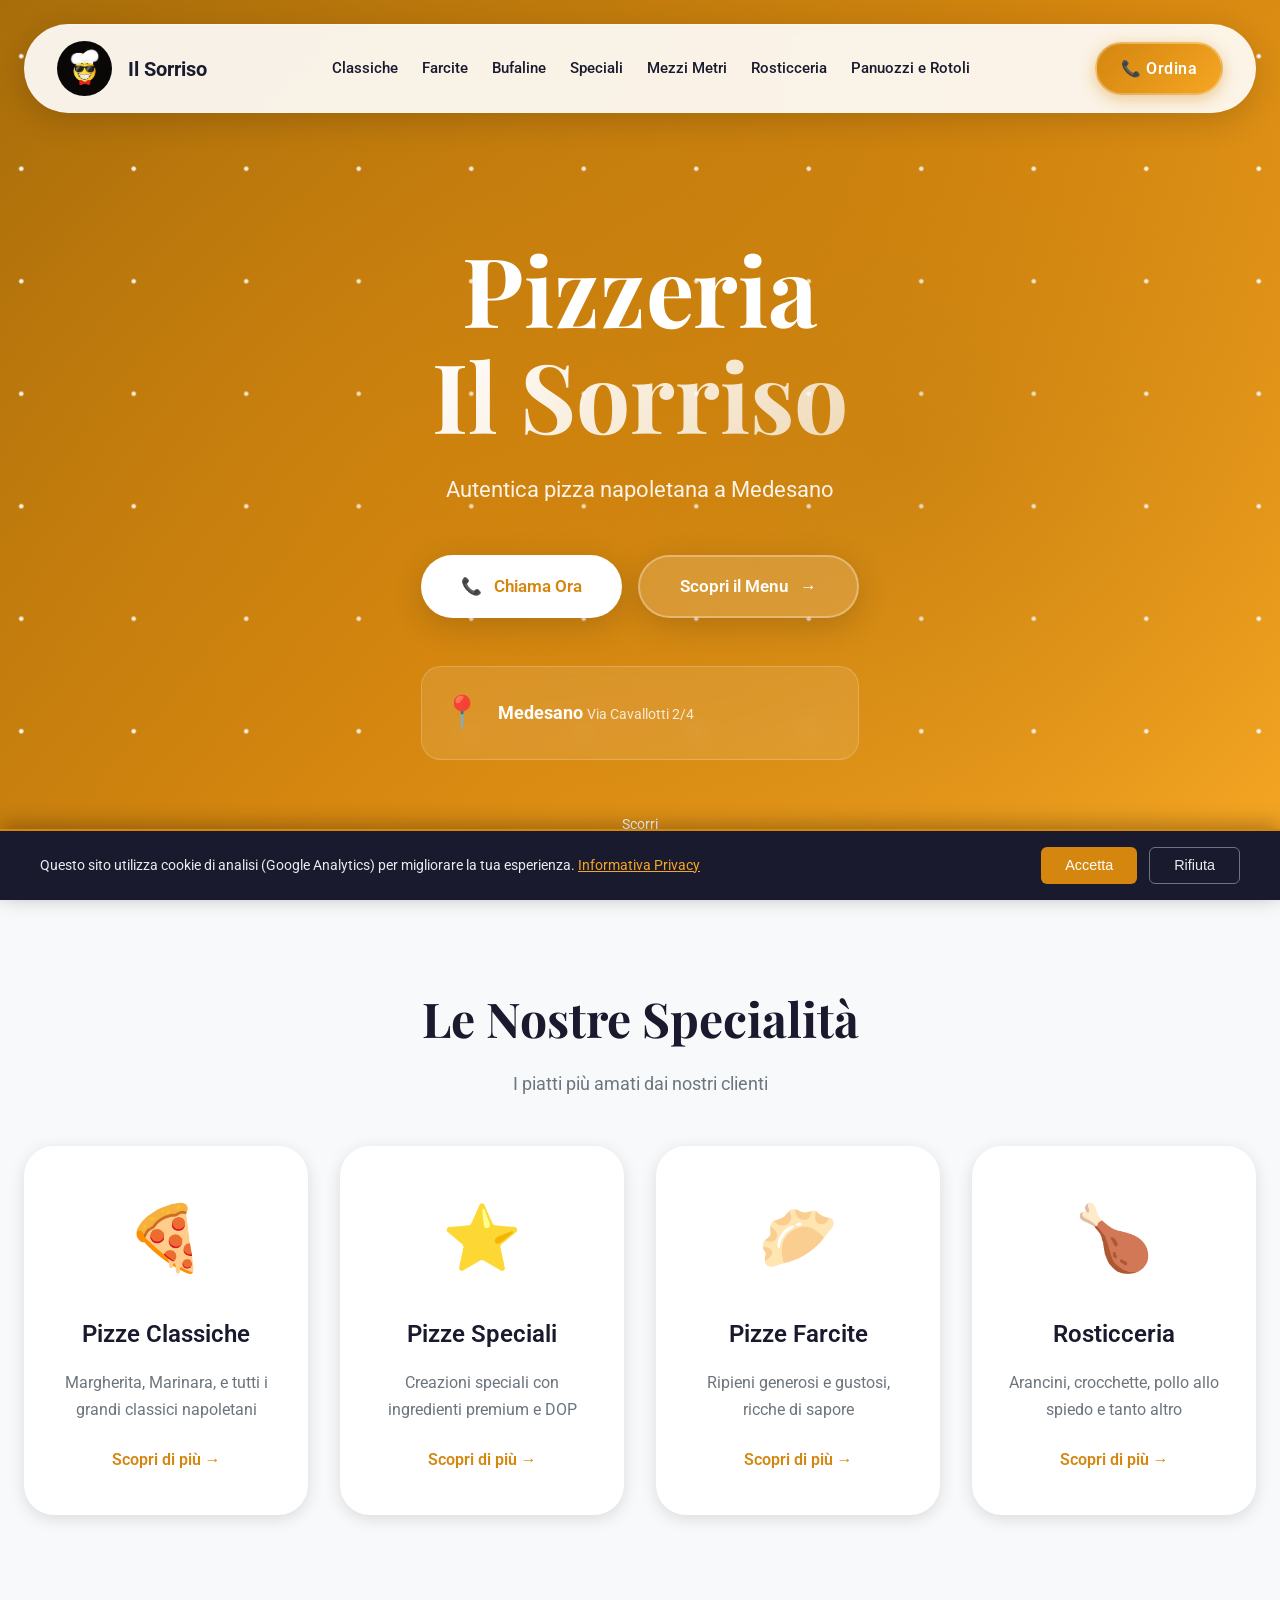
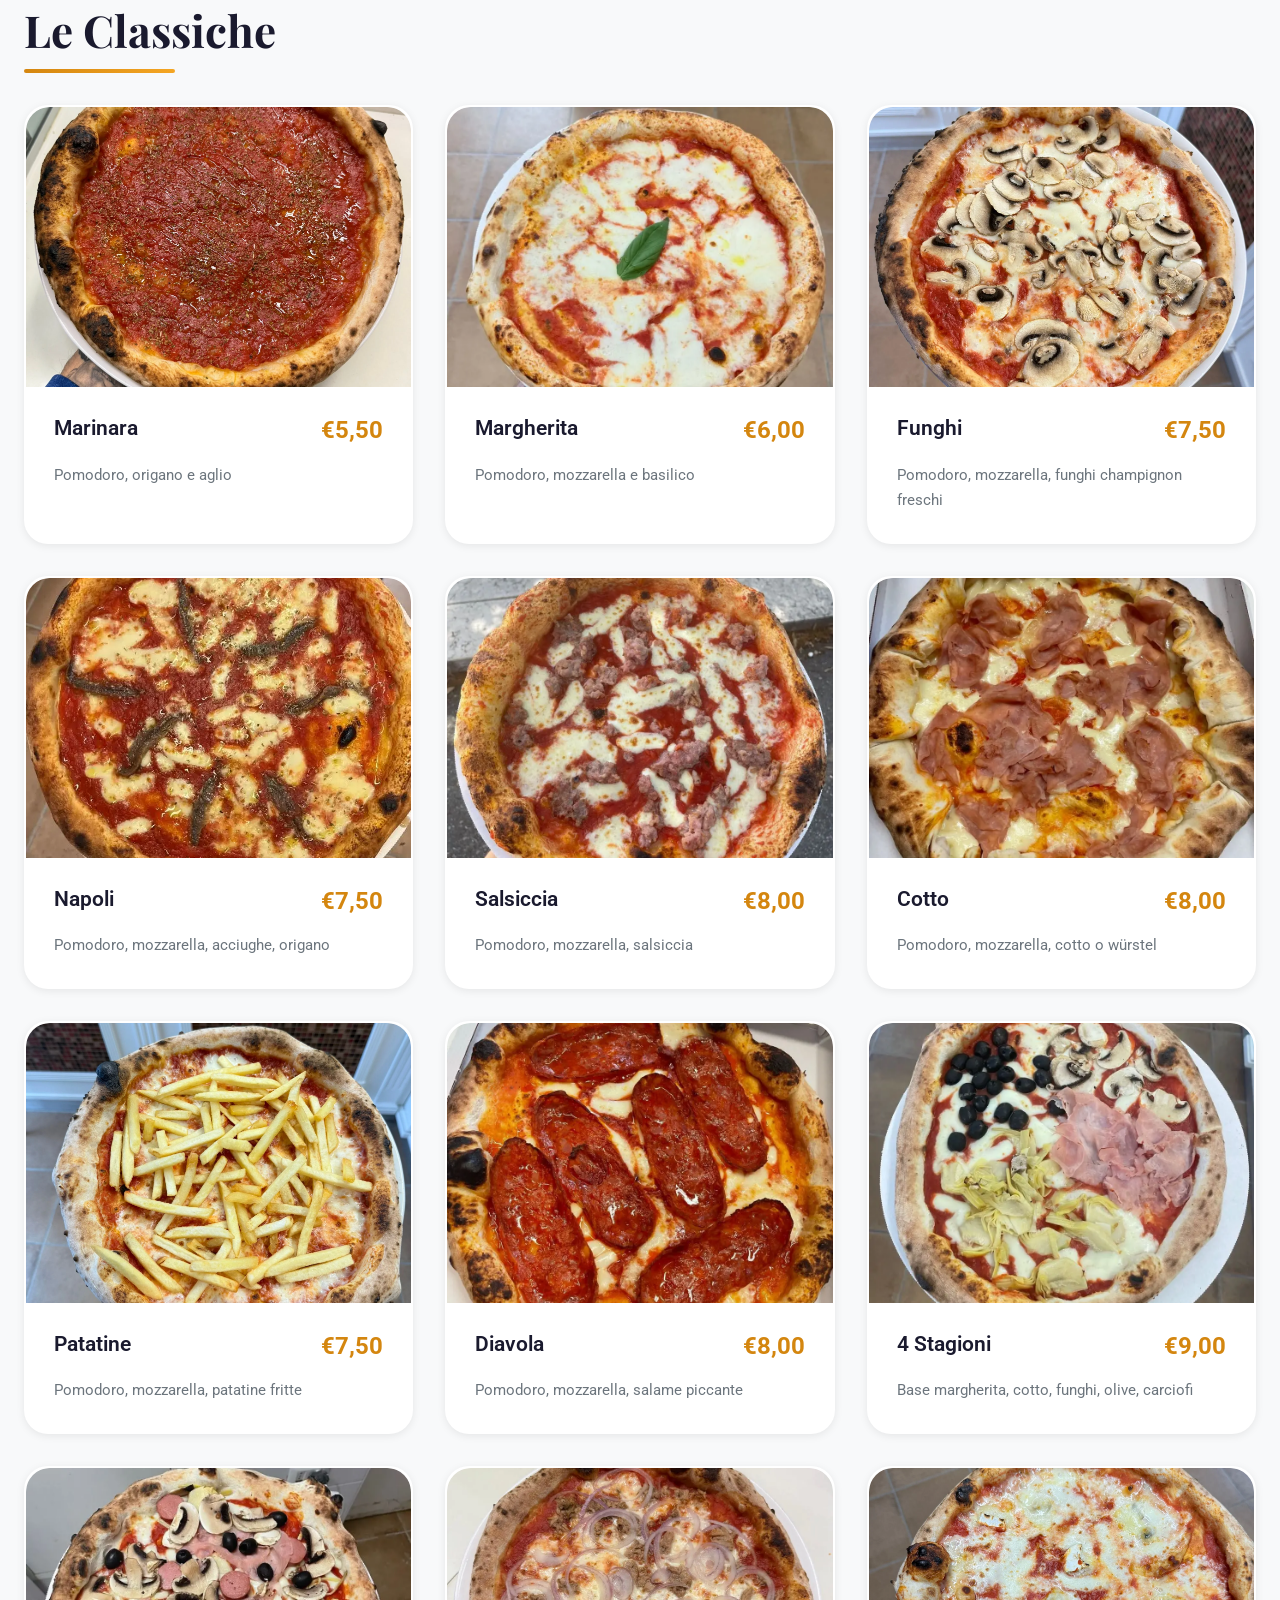
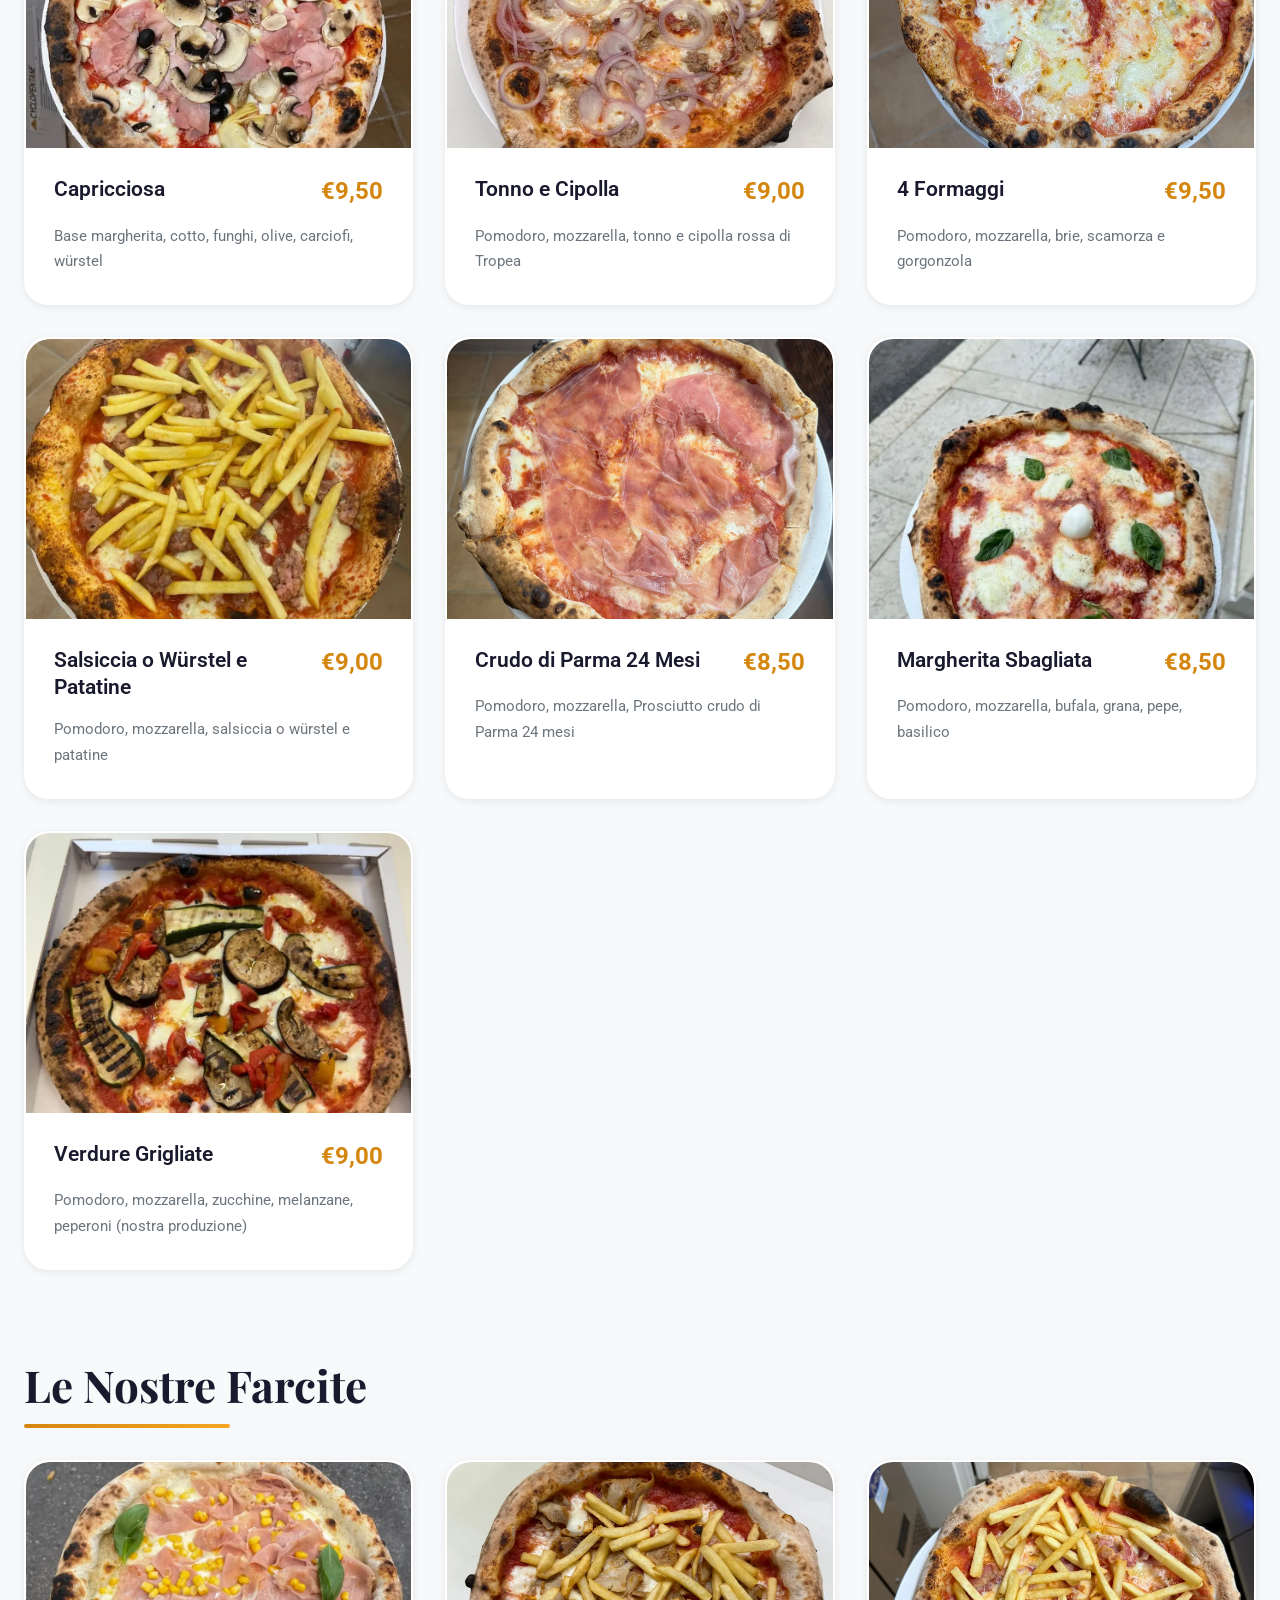
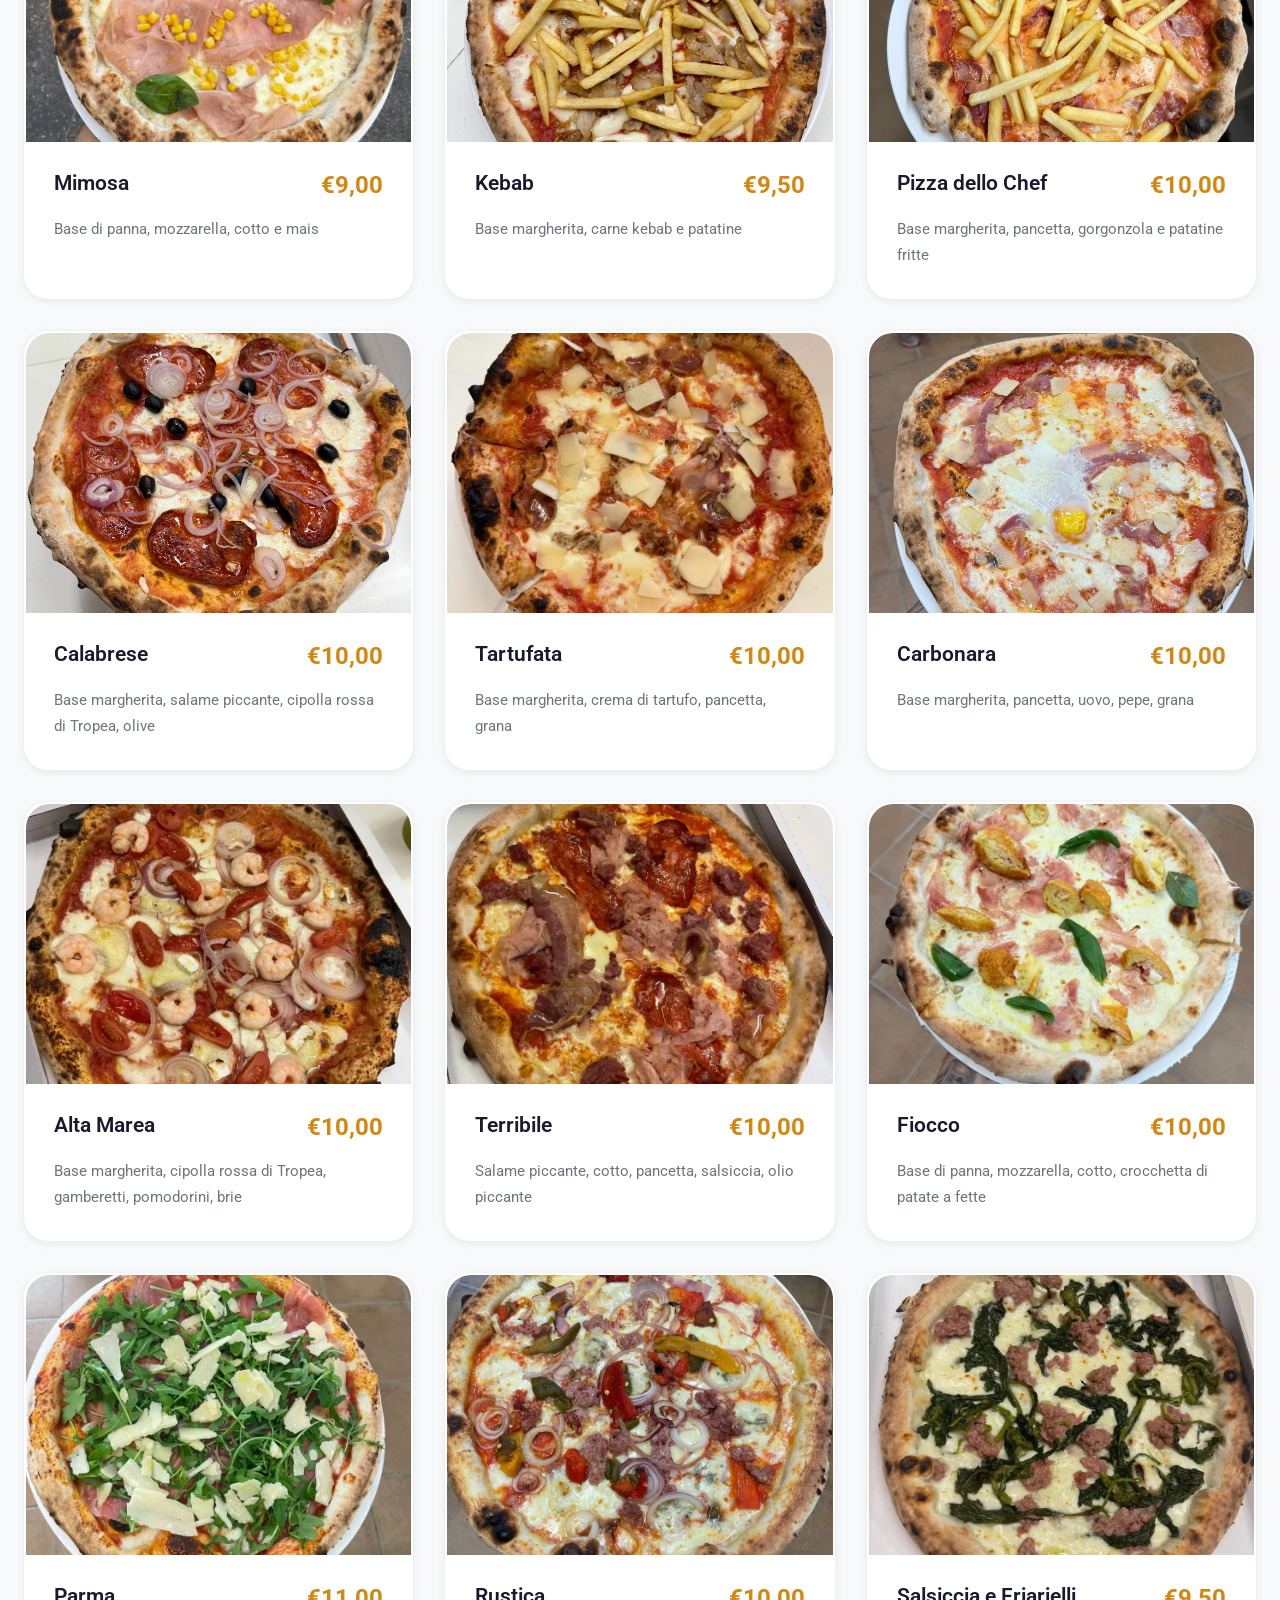
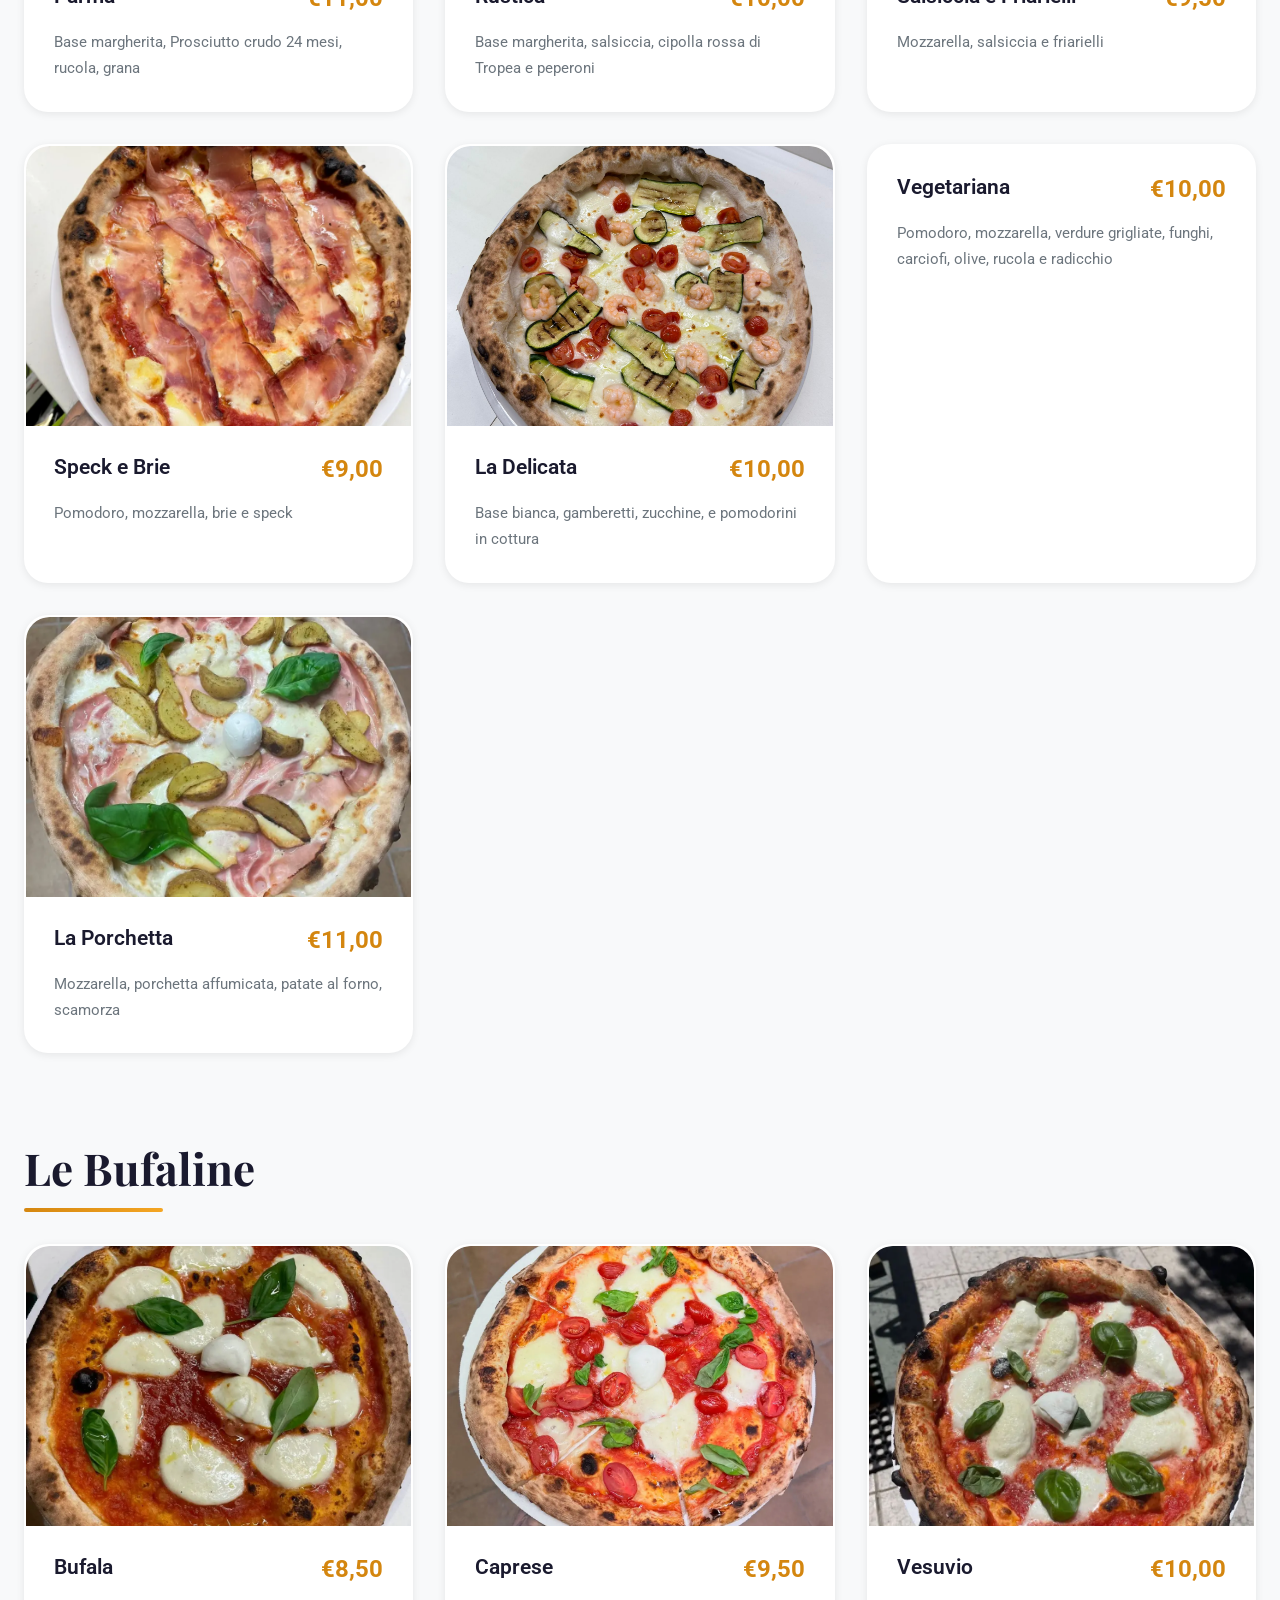
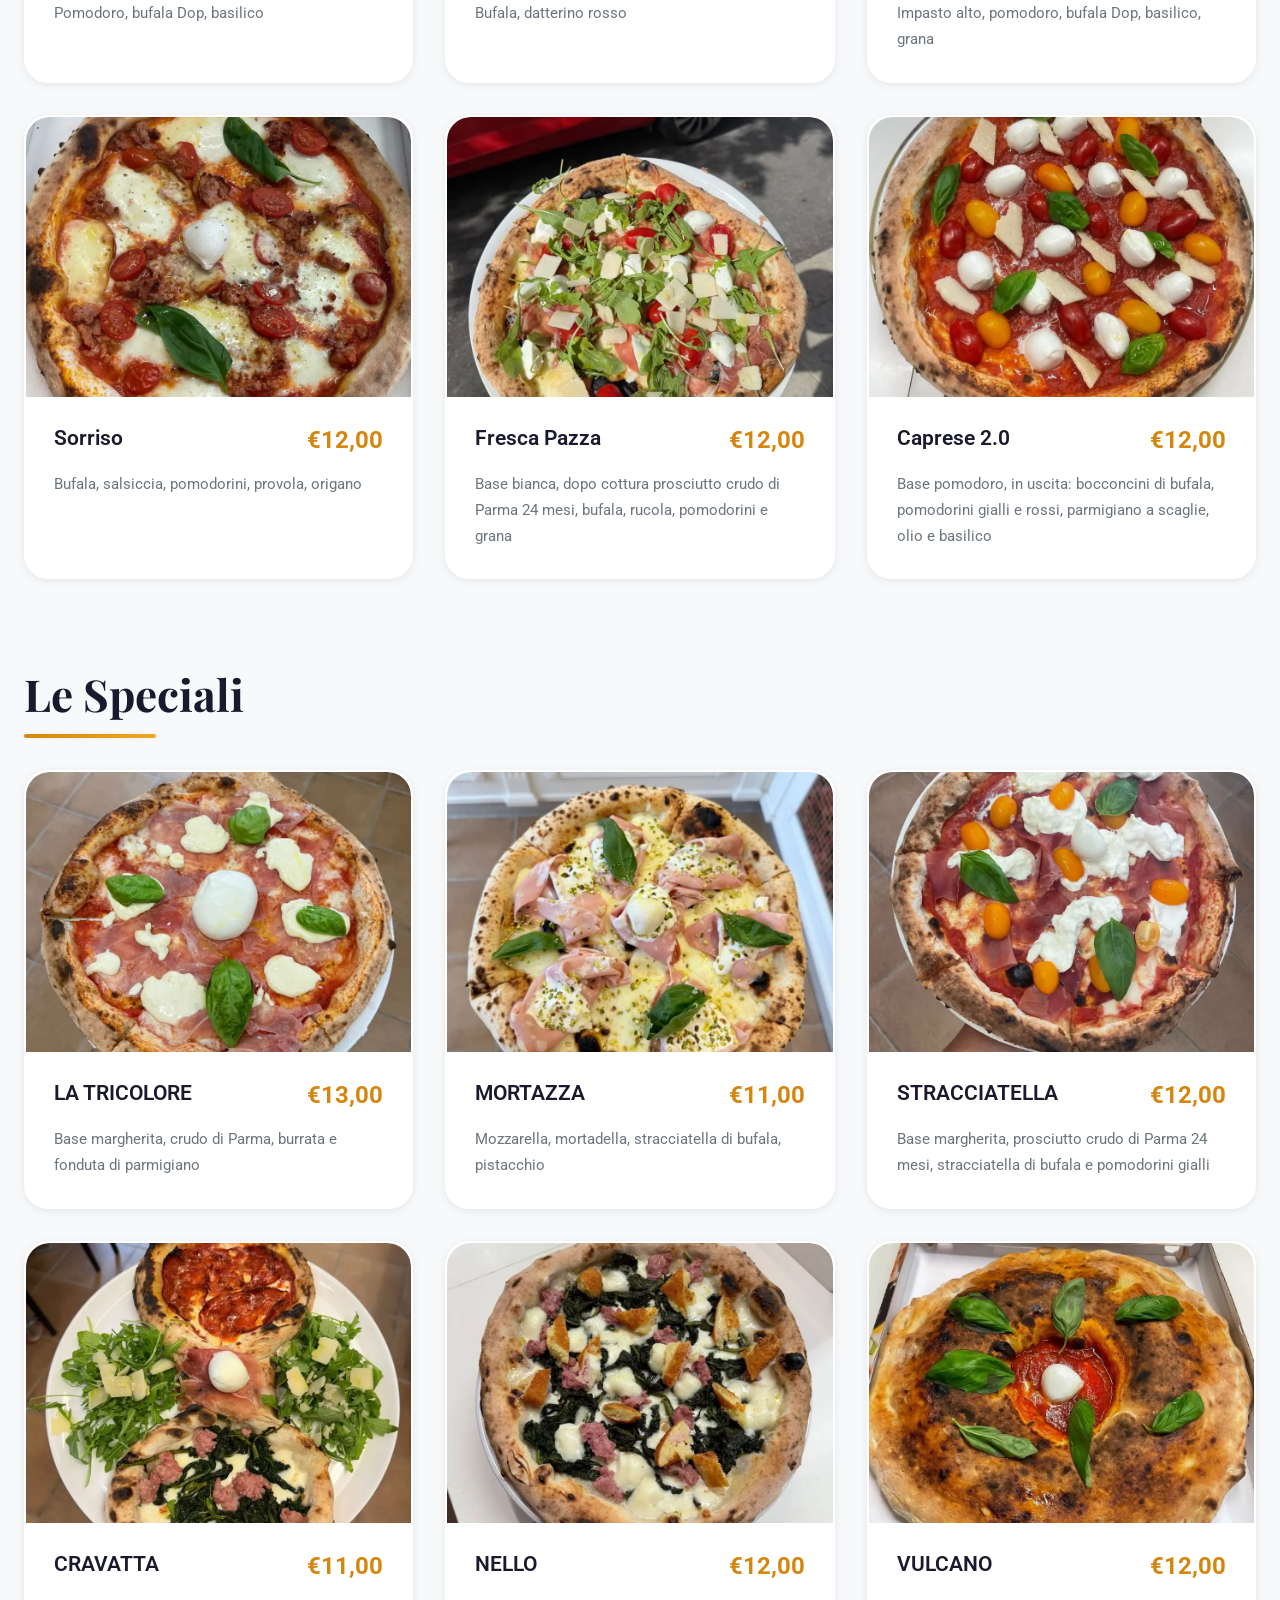
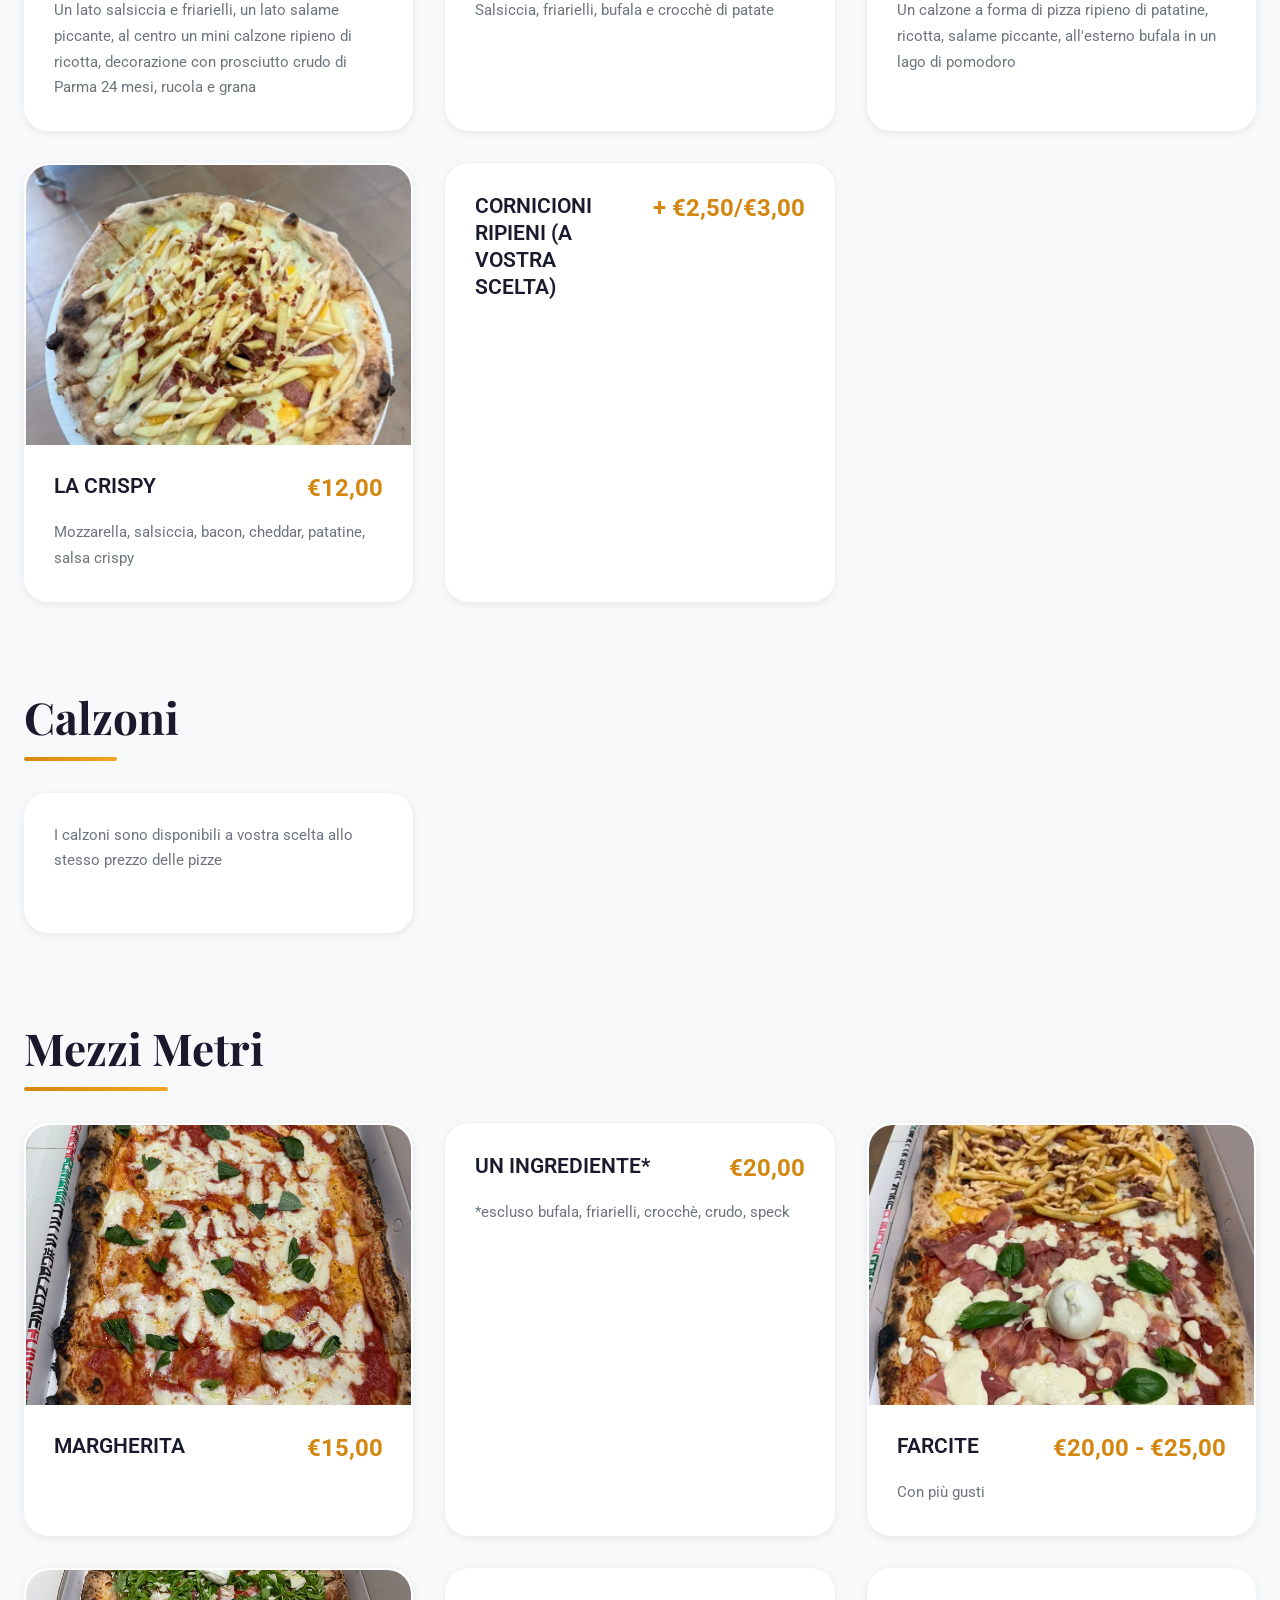
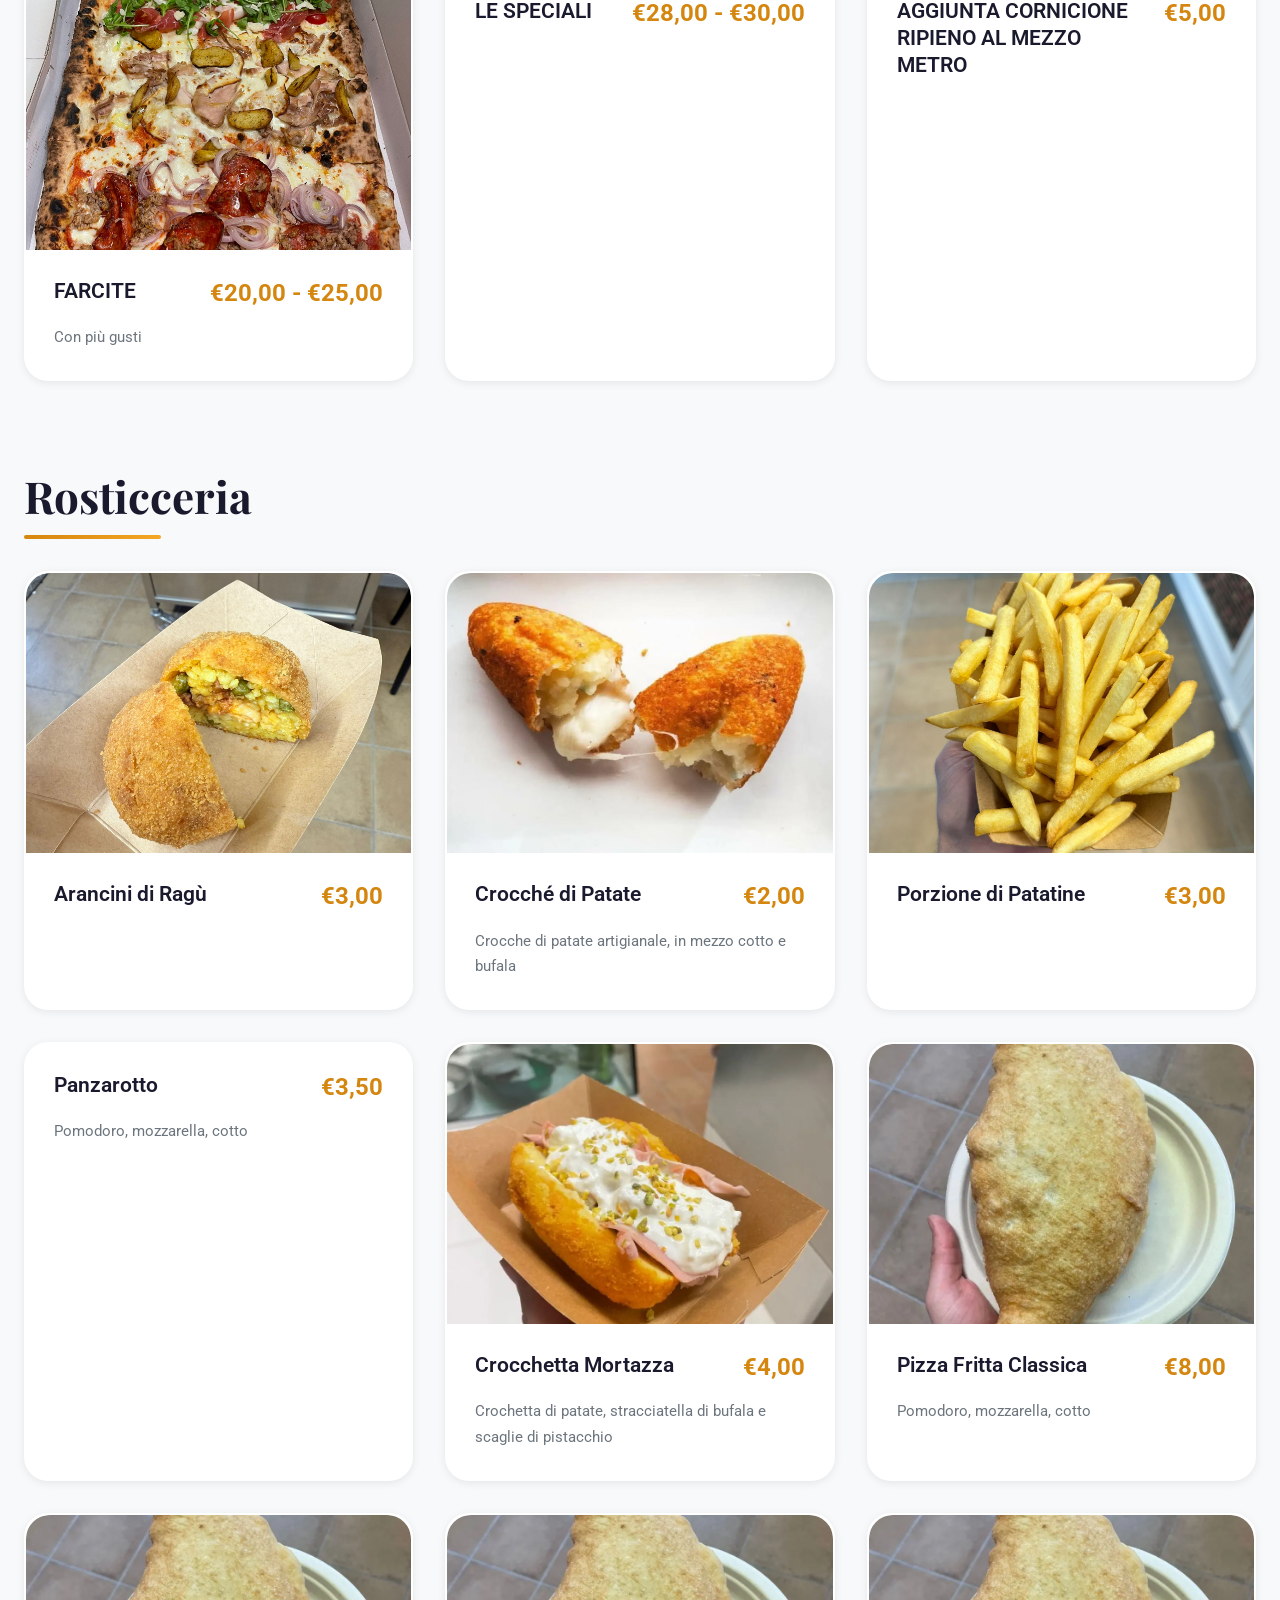
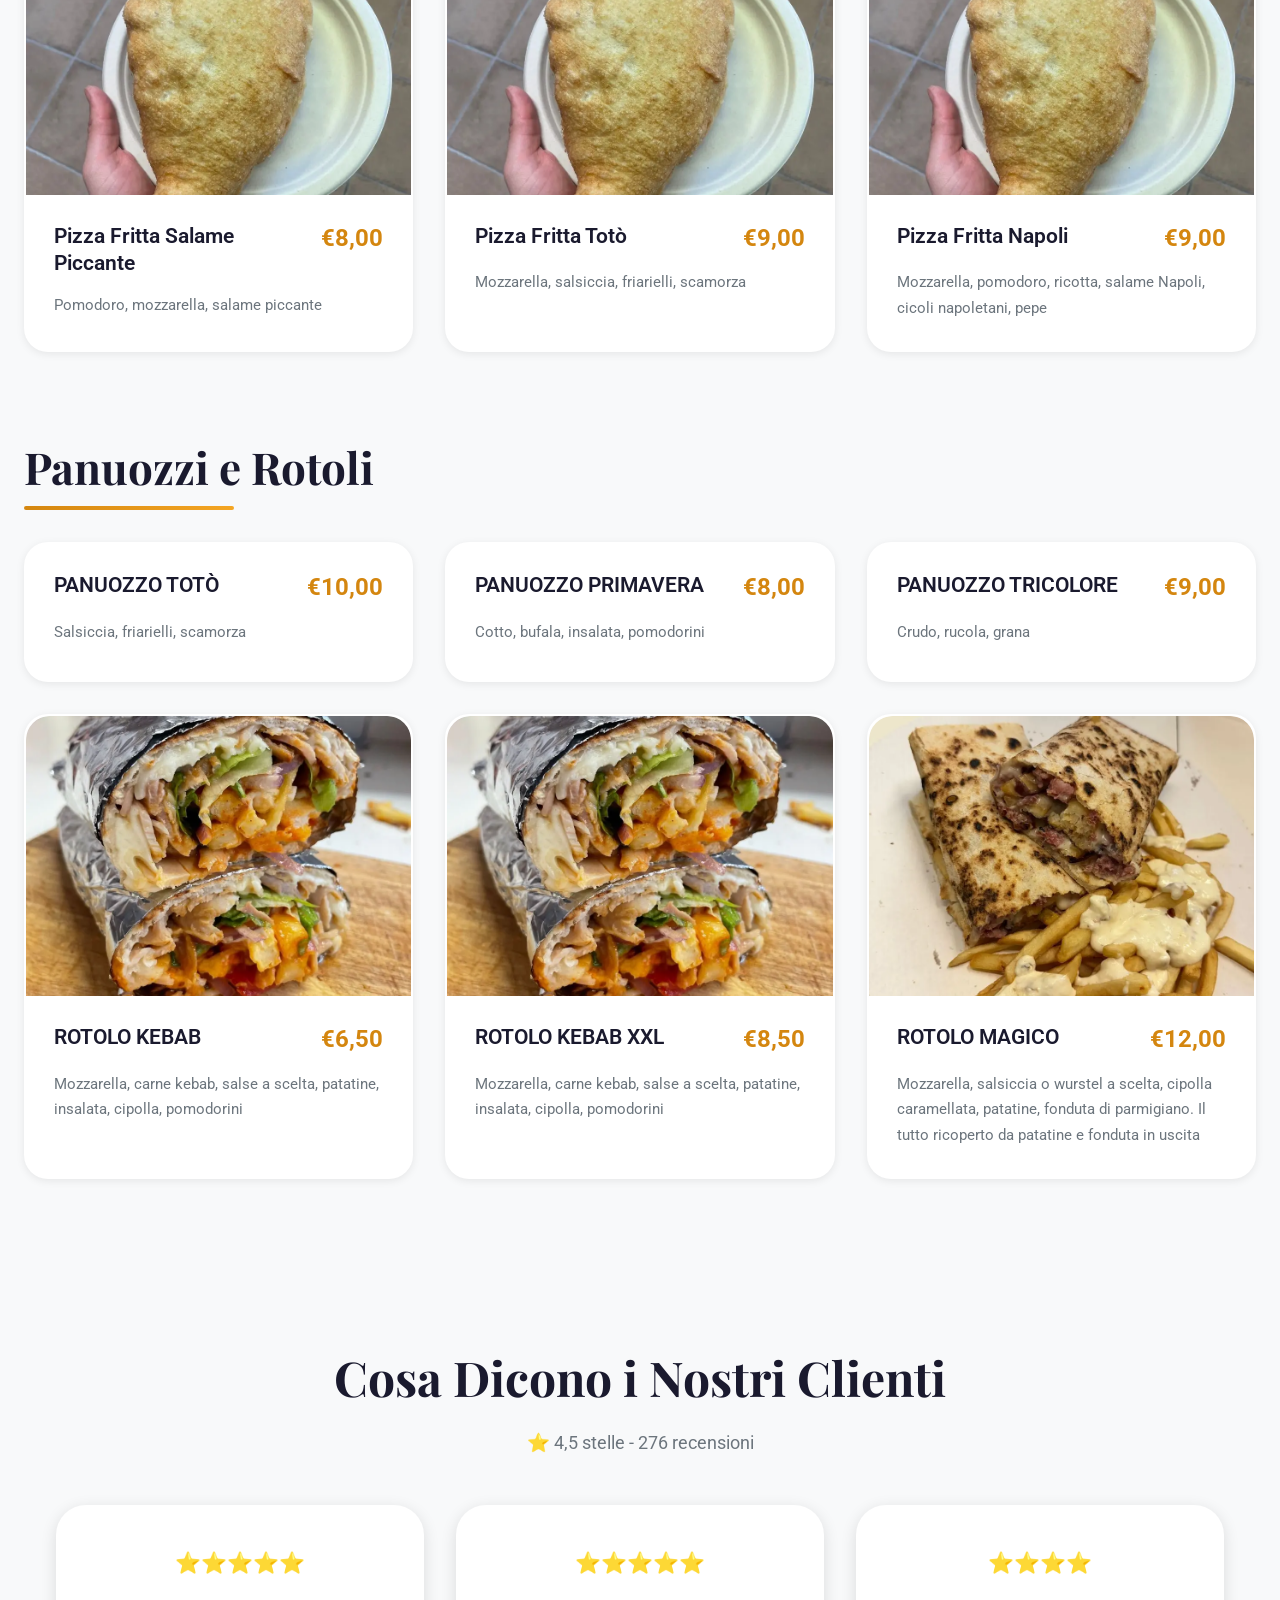
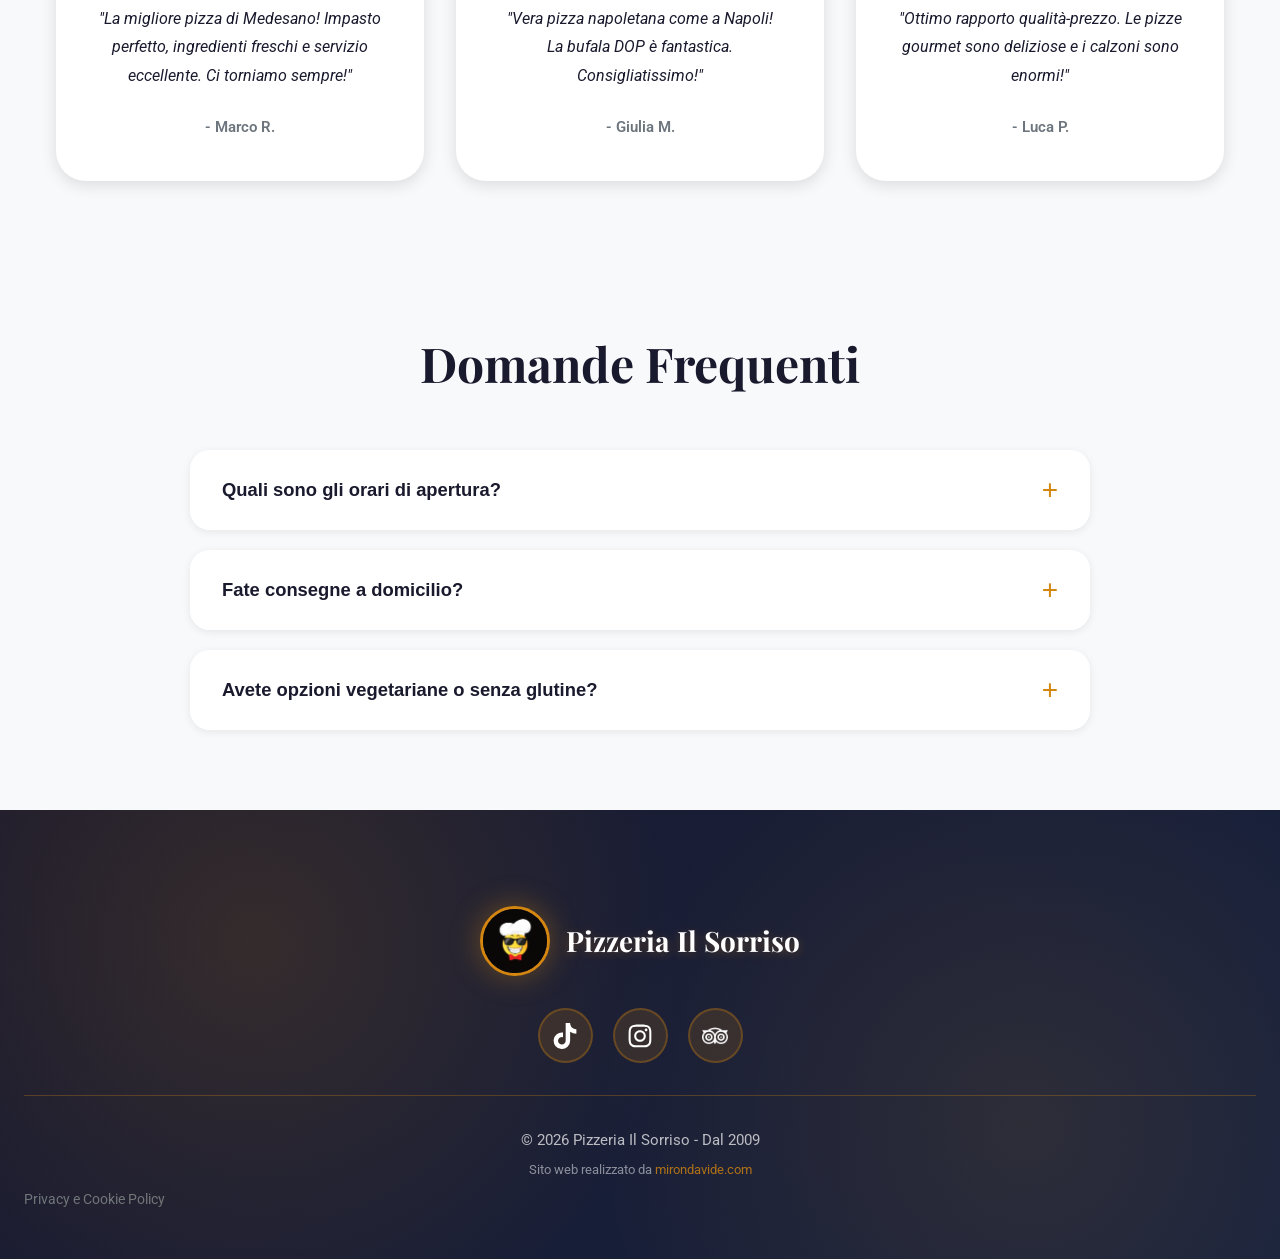
==== commit 49cf83a5: "Sposta Verdure Grigliate da Farcite a Classiche Co-Authored-By: Claude Opus 4.6 (1M context) <norepl" ====
--- a/index.html
+++ b/index.html
@@ -506,6 +506,17 @@
                     </div>
                 </div>
 
+                <div class="menu-item with-image">
+                    <img src="Verdure-Grigliate.webp" alt="Verdure Grigliate" class="item-image">
+                    <div class="item-content">
+                        <div class="item-header">
+                            <h3>Verdure Grigliate</h3>
+                            <span class="price">€9,00</span>
+                        </div>
+                        <p class="ingredients">Pomodoro, mozzarella, zucchine, melanzane, peperoni (nostra produzione)</p>
+                    </div>
+                </div>
+
             </div>
         </section>
 
@@ -653,17 +664,6 @@
                             <span class="price">€9,00</span>
                         </div>
                         <p class="ingredients">Pomodoro, mozzarella, brie e speck</p>
-                    </div>
-                </div>
-
-                <div class="menu-item with-image">
-                    <img src="Verdure-Grigliate.webp" alt="Verdure Grigliate" class="item-image">
-                    <div class="item-content">
-                        <div class="item-header">
-                            <h3>Verdure Grigliate</h3>
-                            <span class="price">€9,00</span>
-                        </div>
-                        <p class="ingredients">Pomodoro, mozzarella, zucchine, melanzane, peperoni (nostra produzione)</p>
                     </div>
                 </div>
 
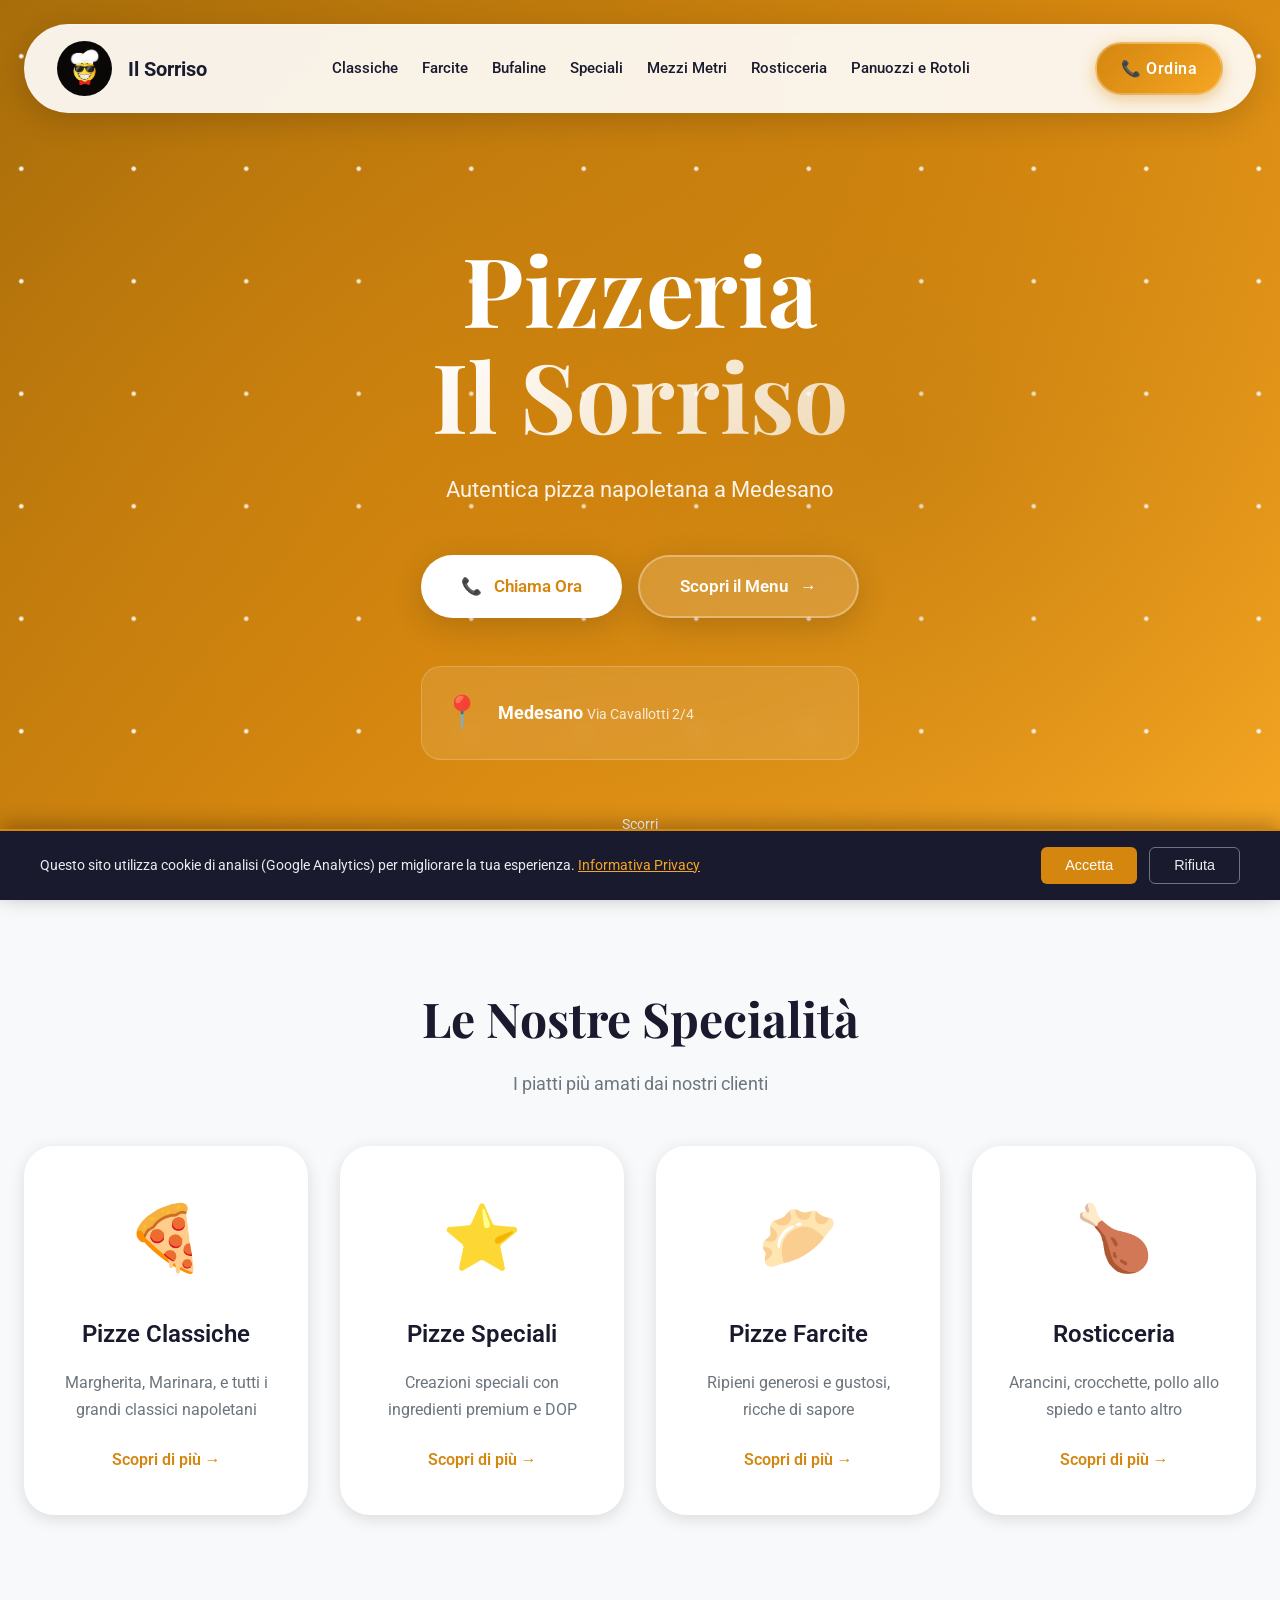
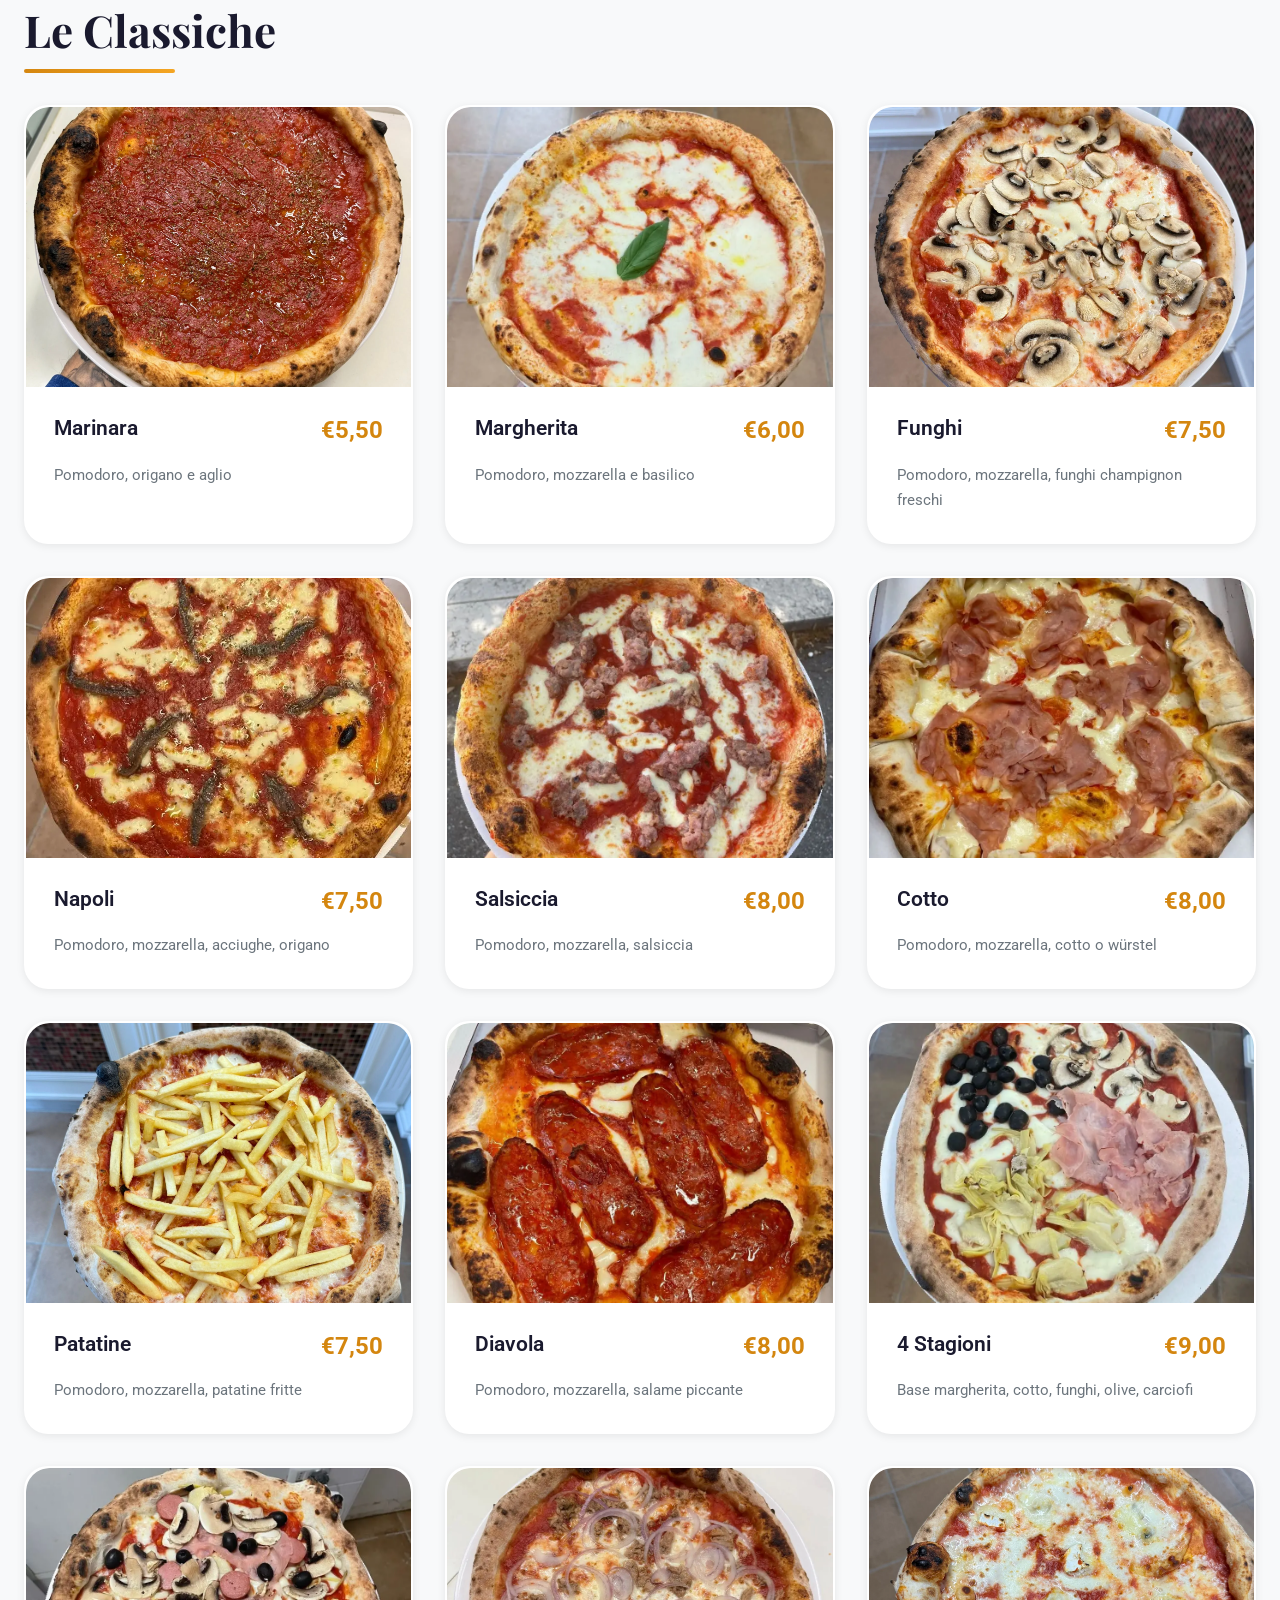
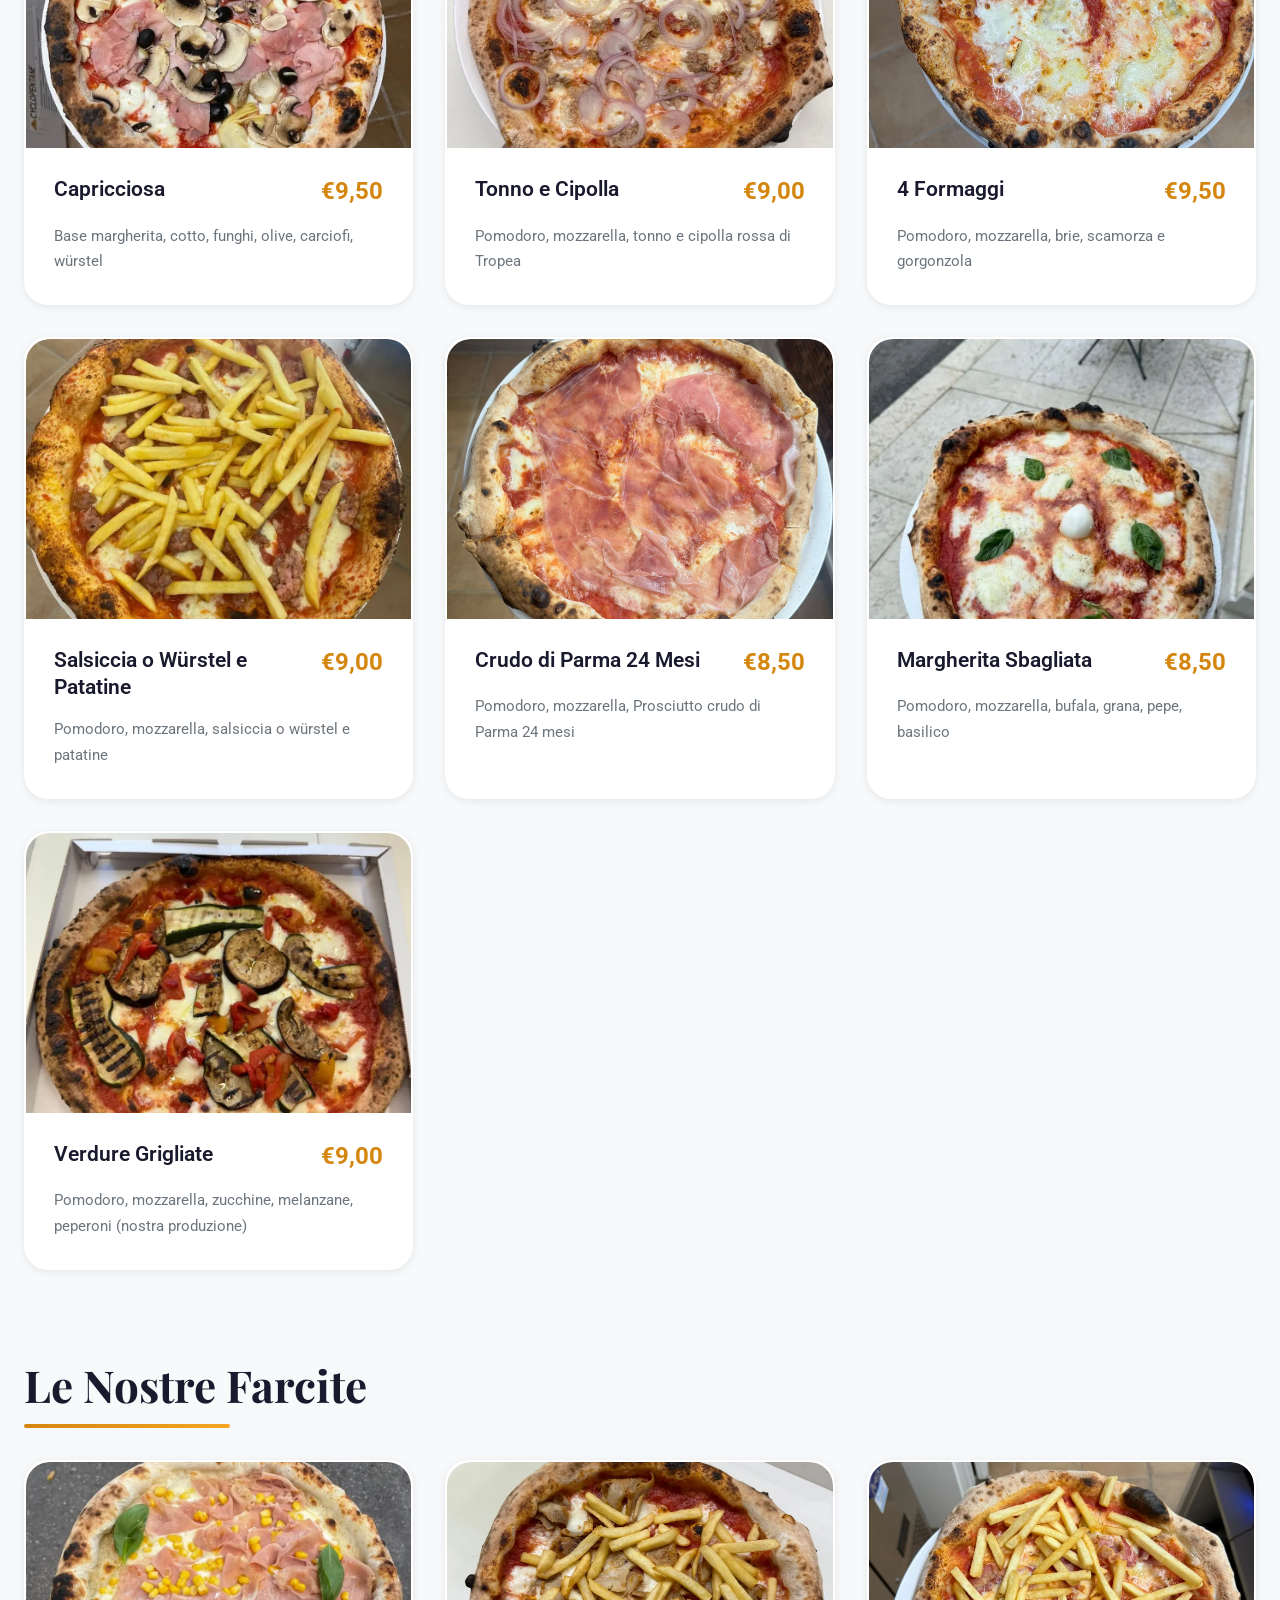
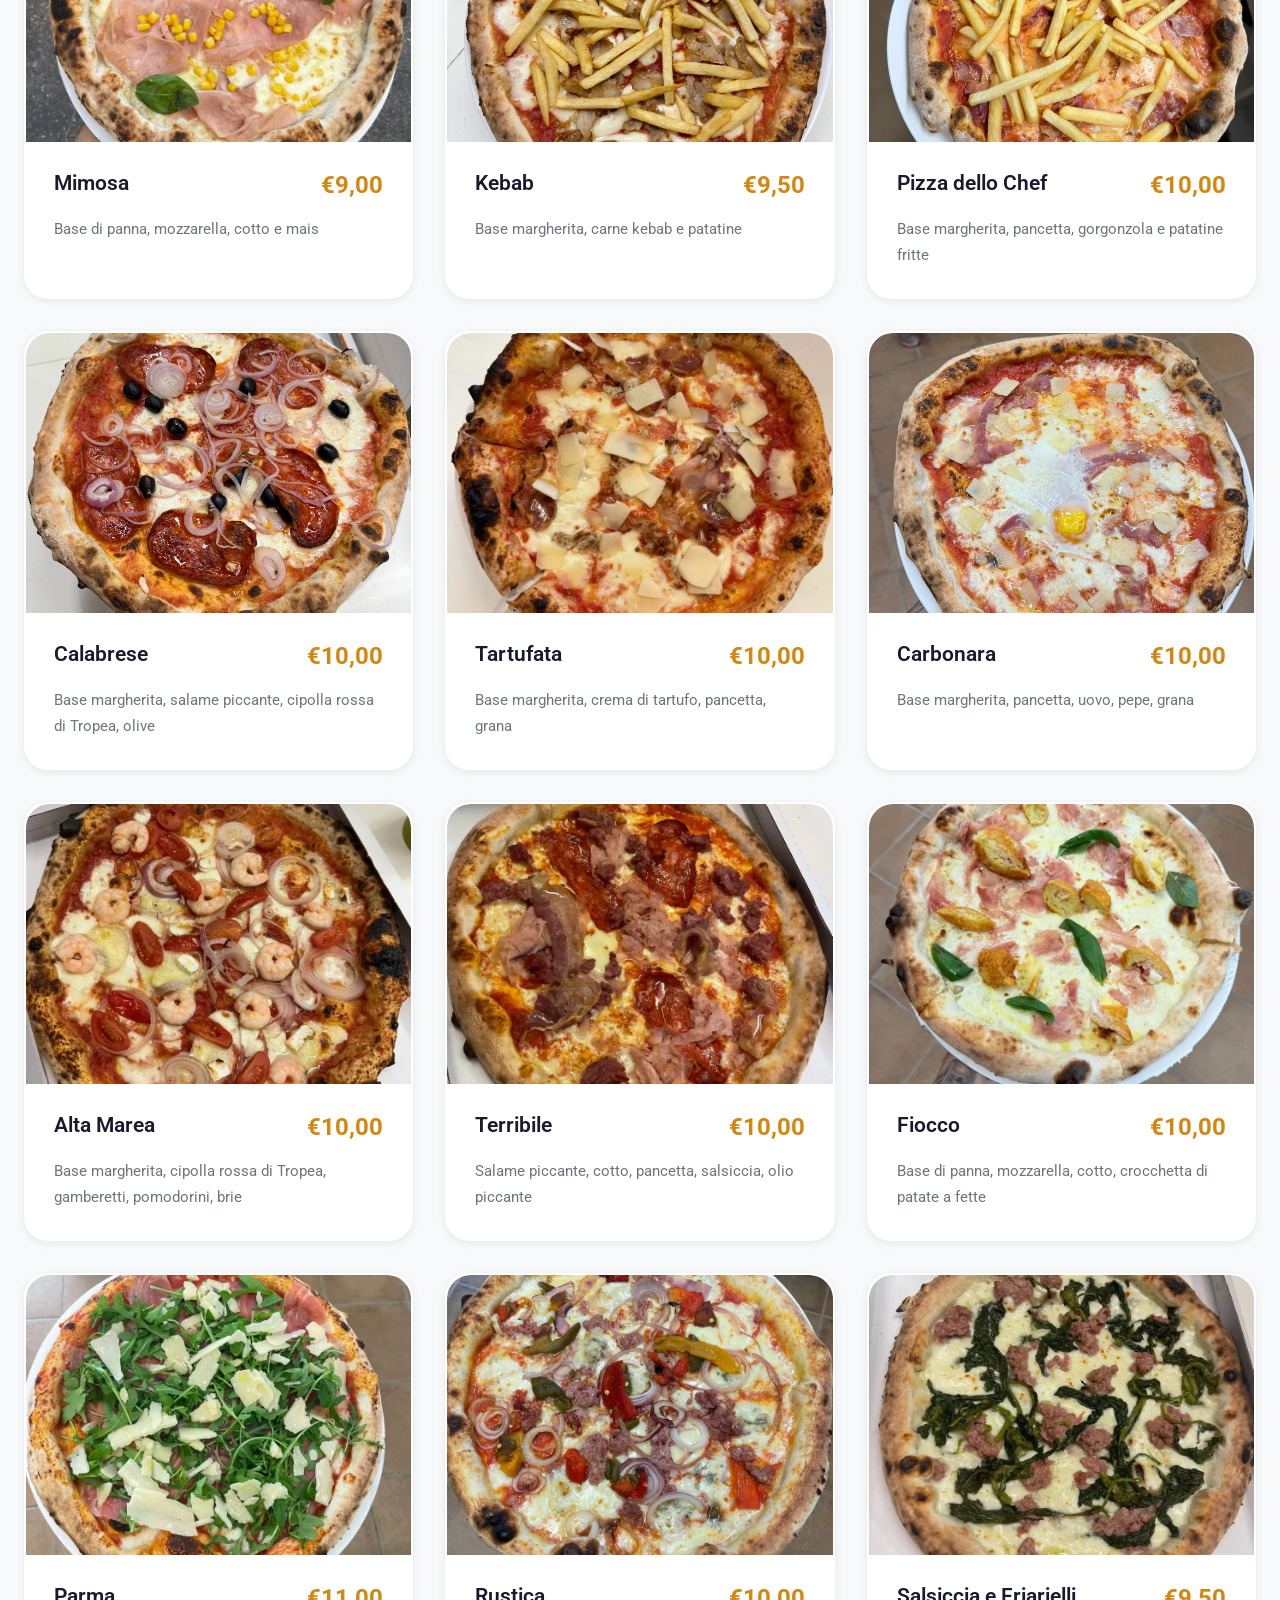
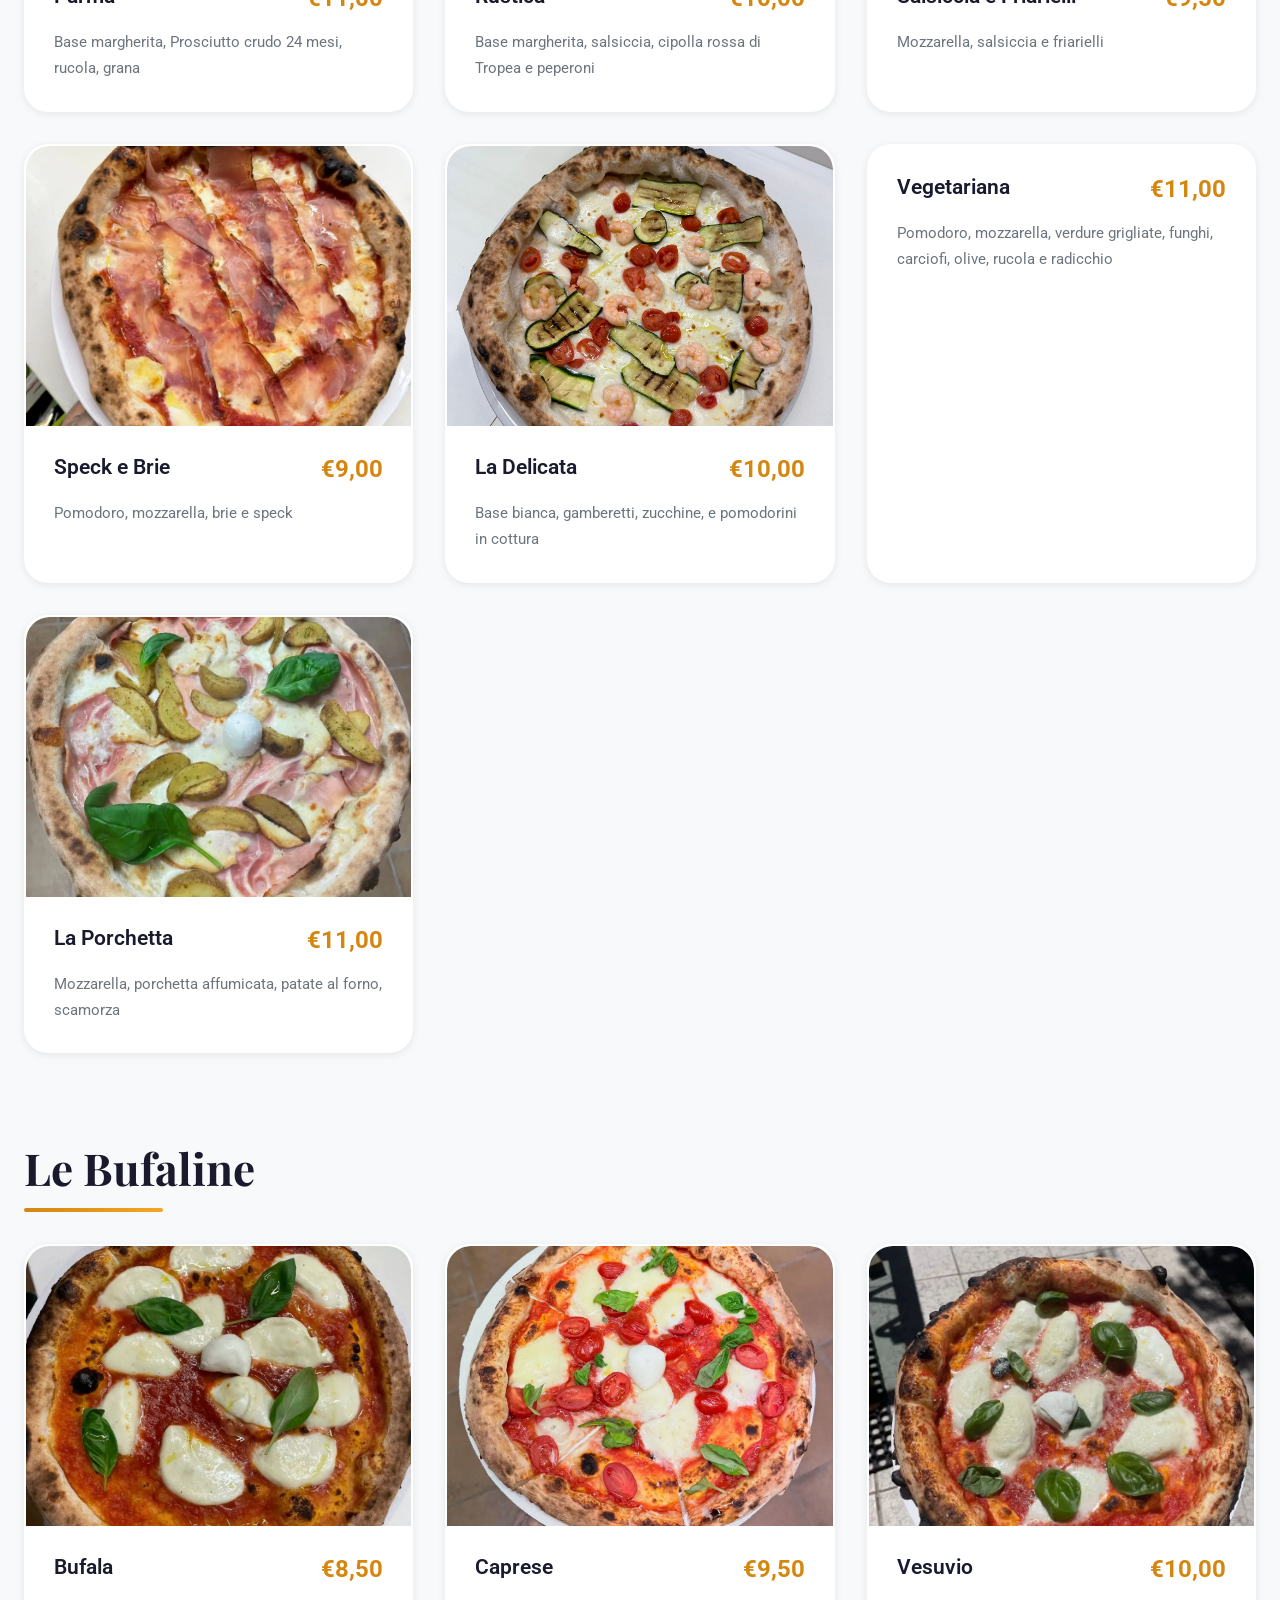
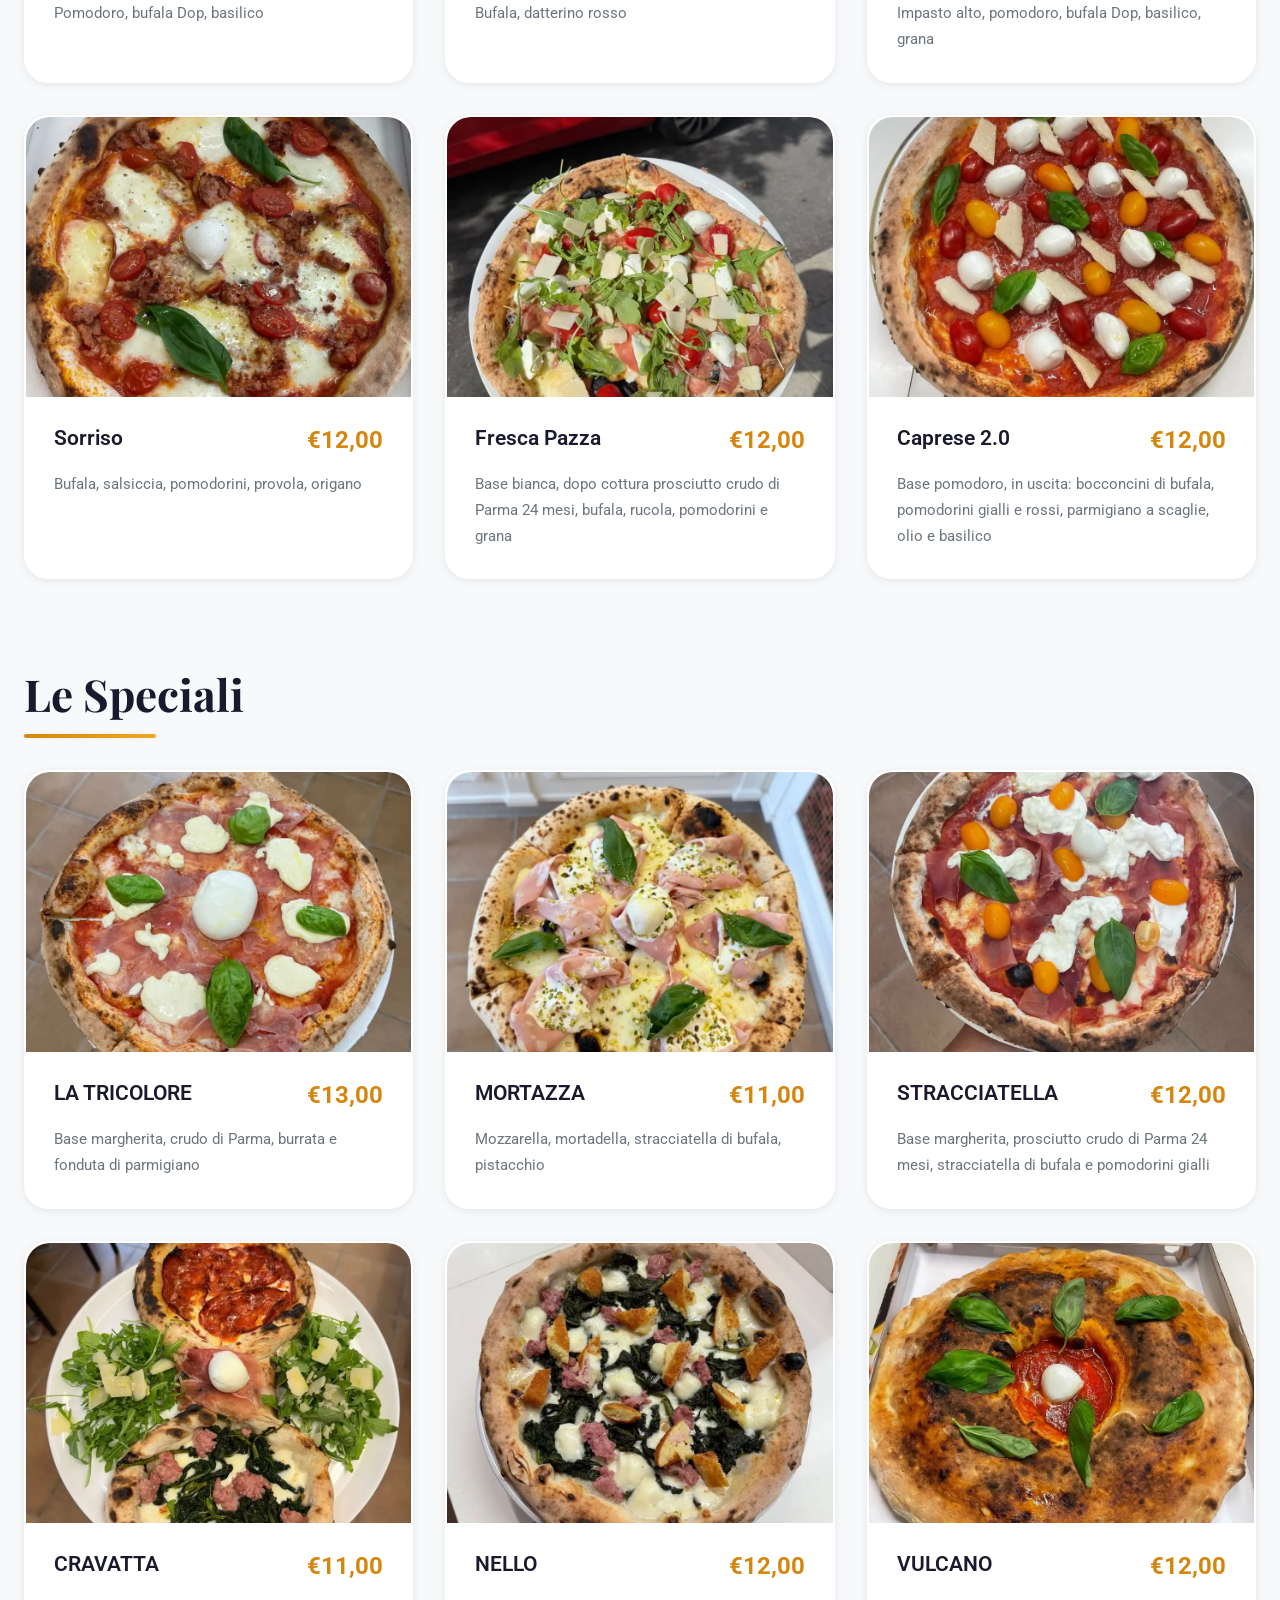
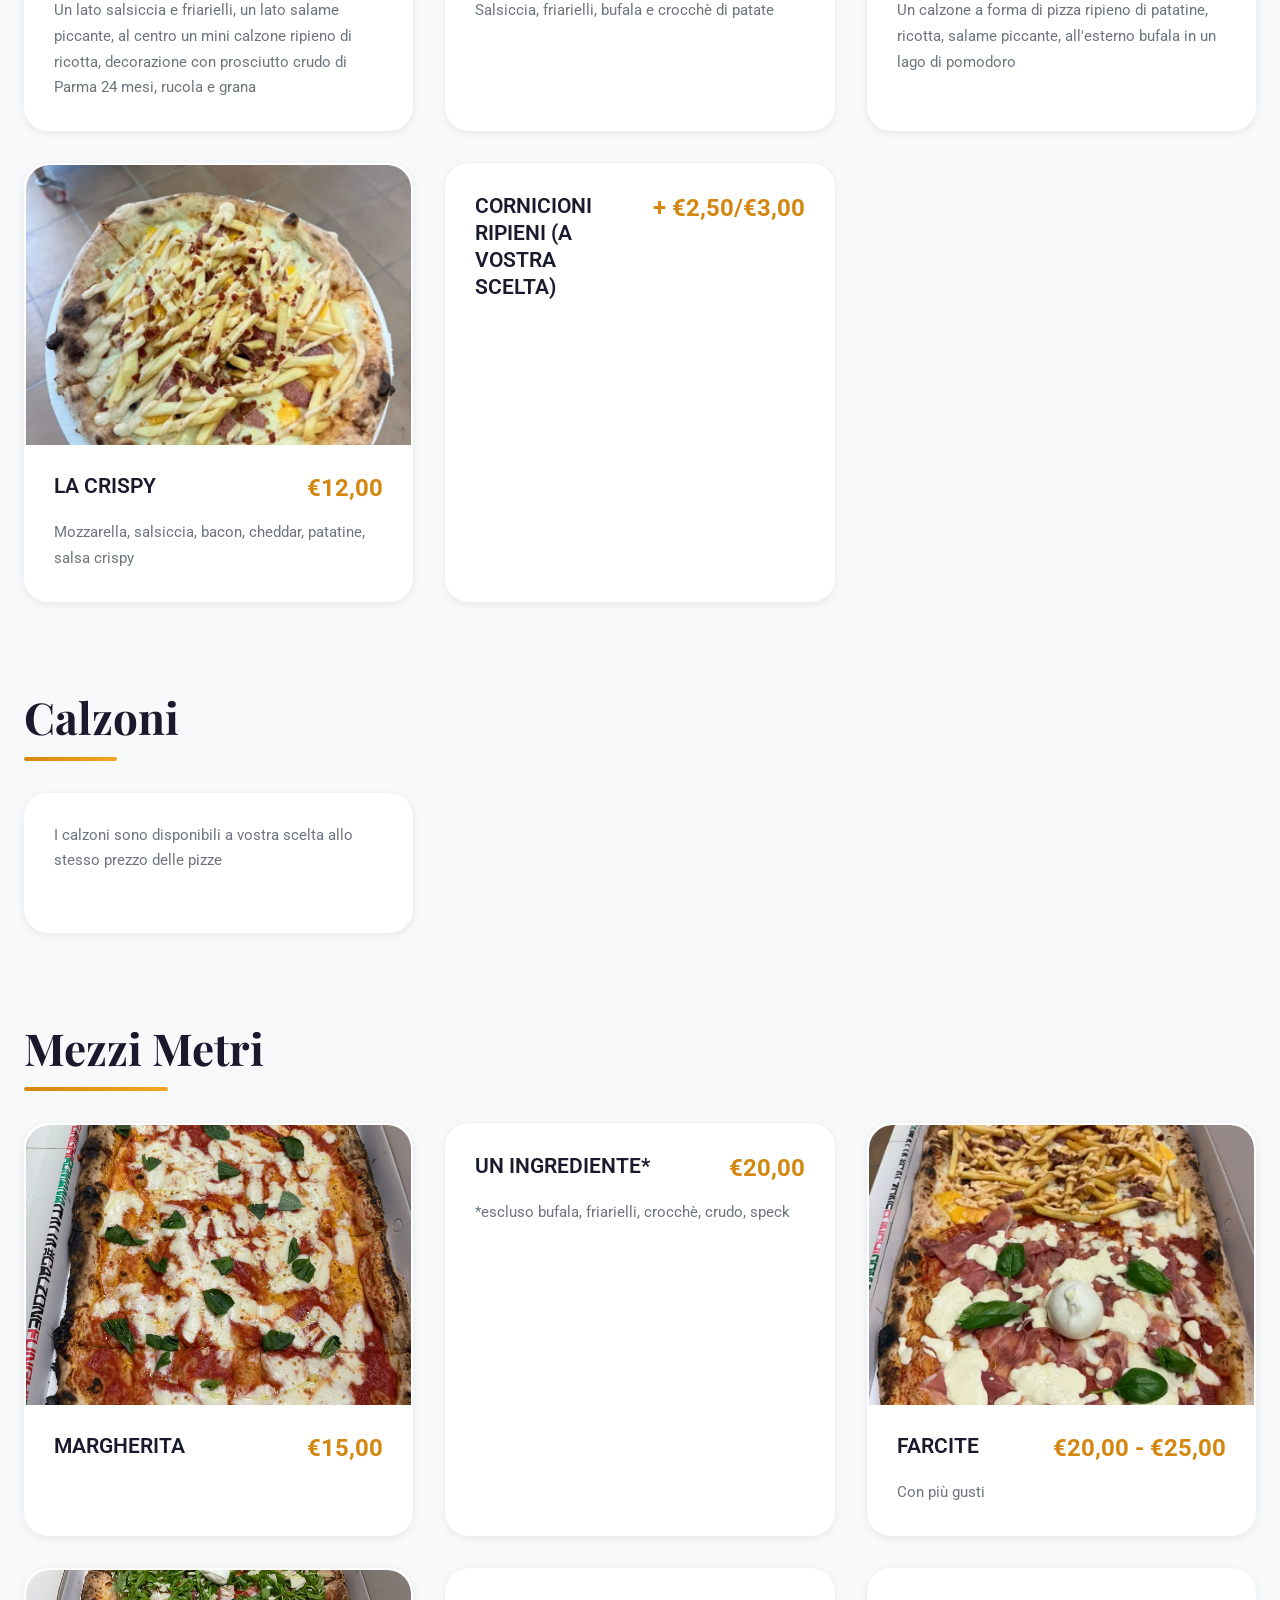
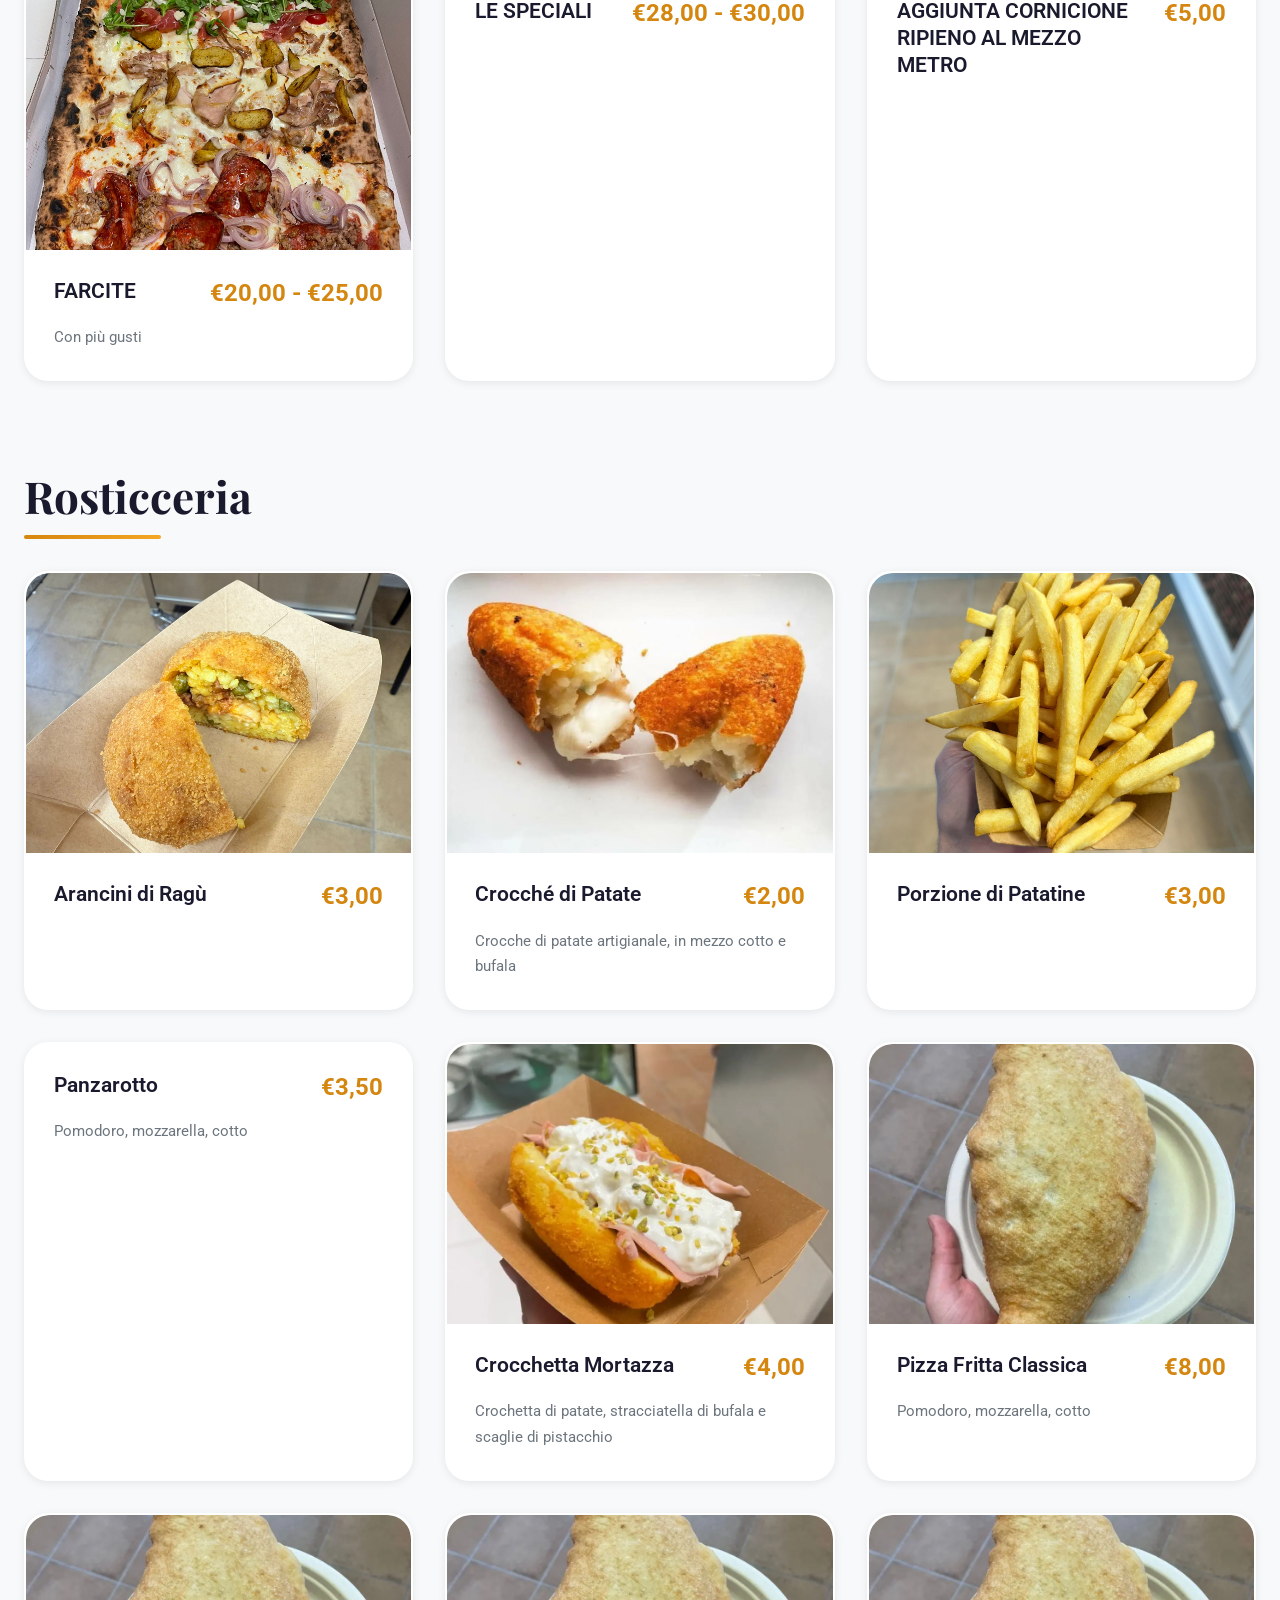
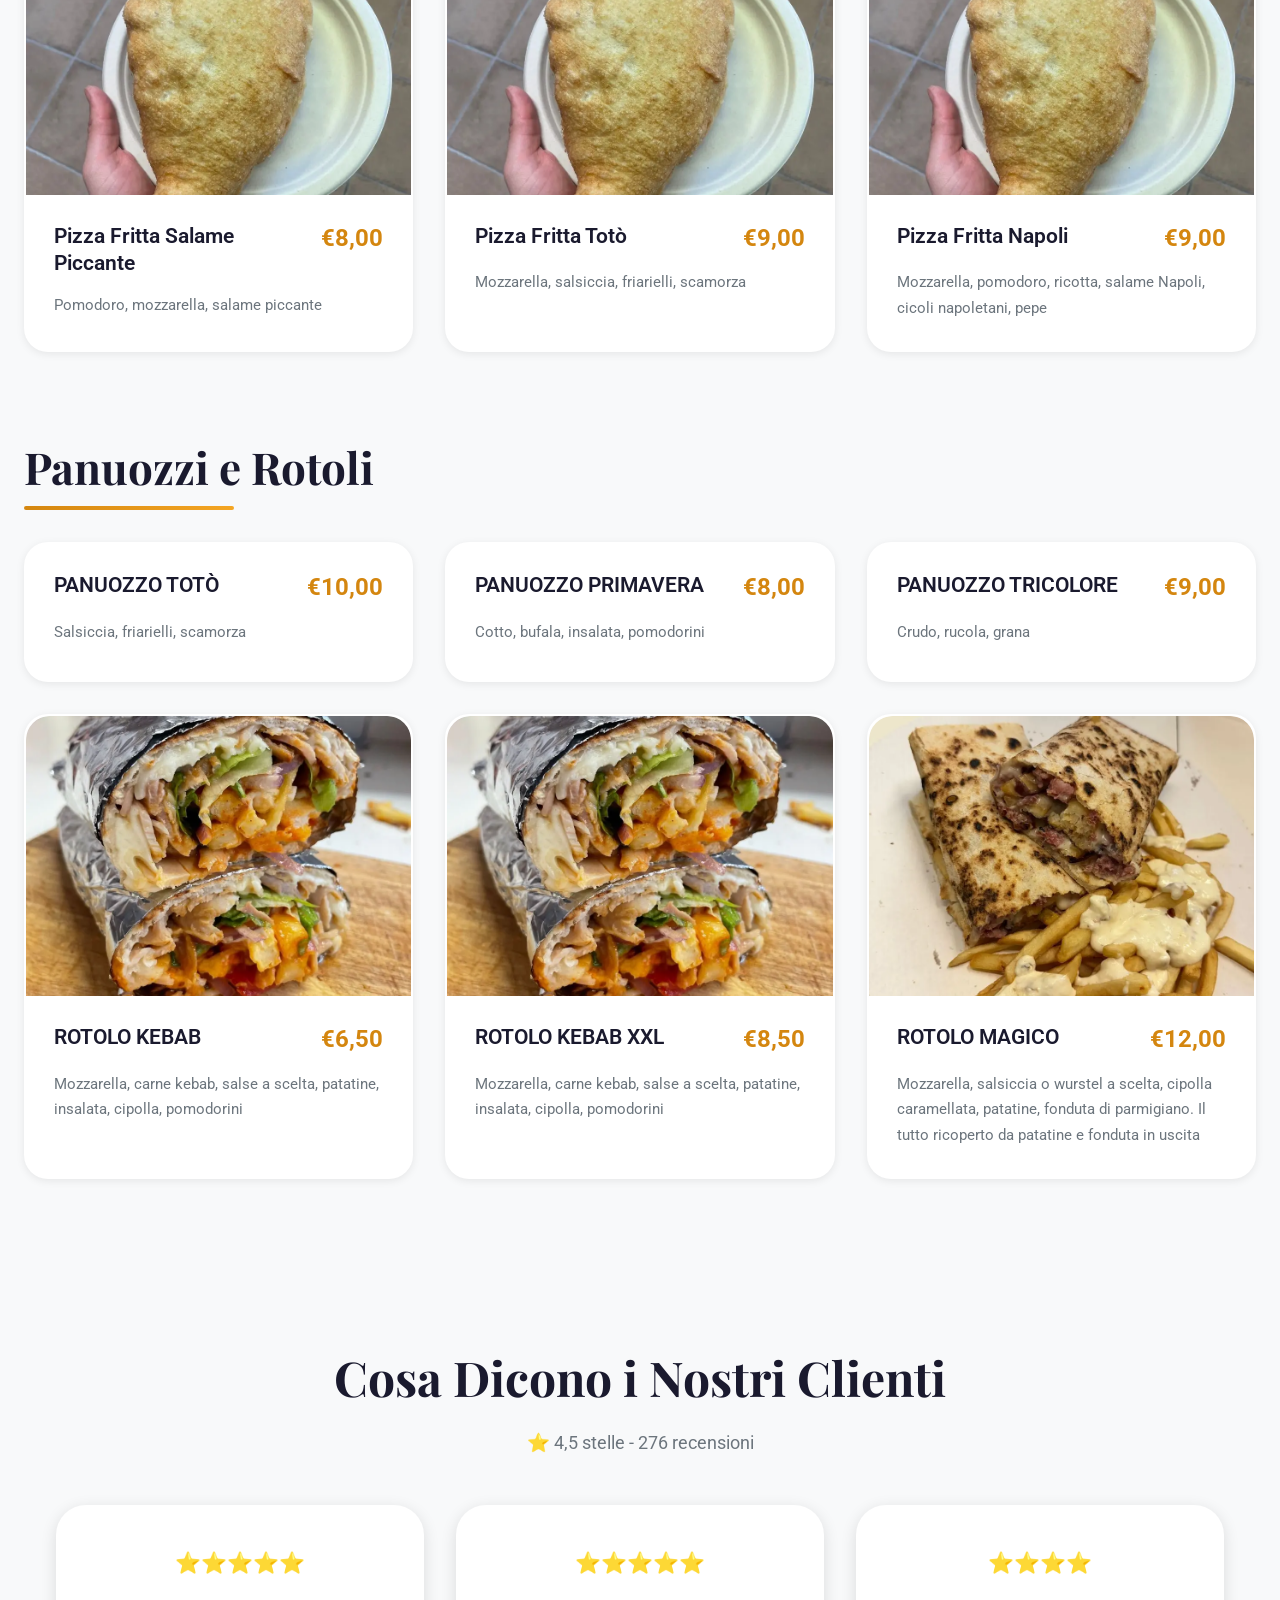
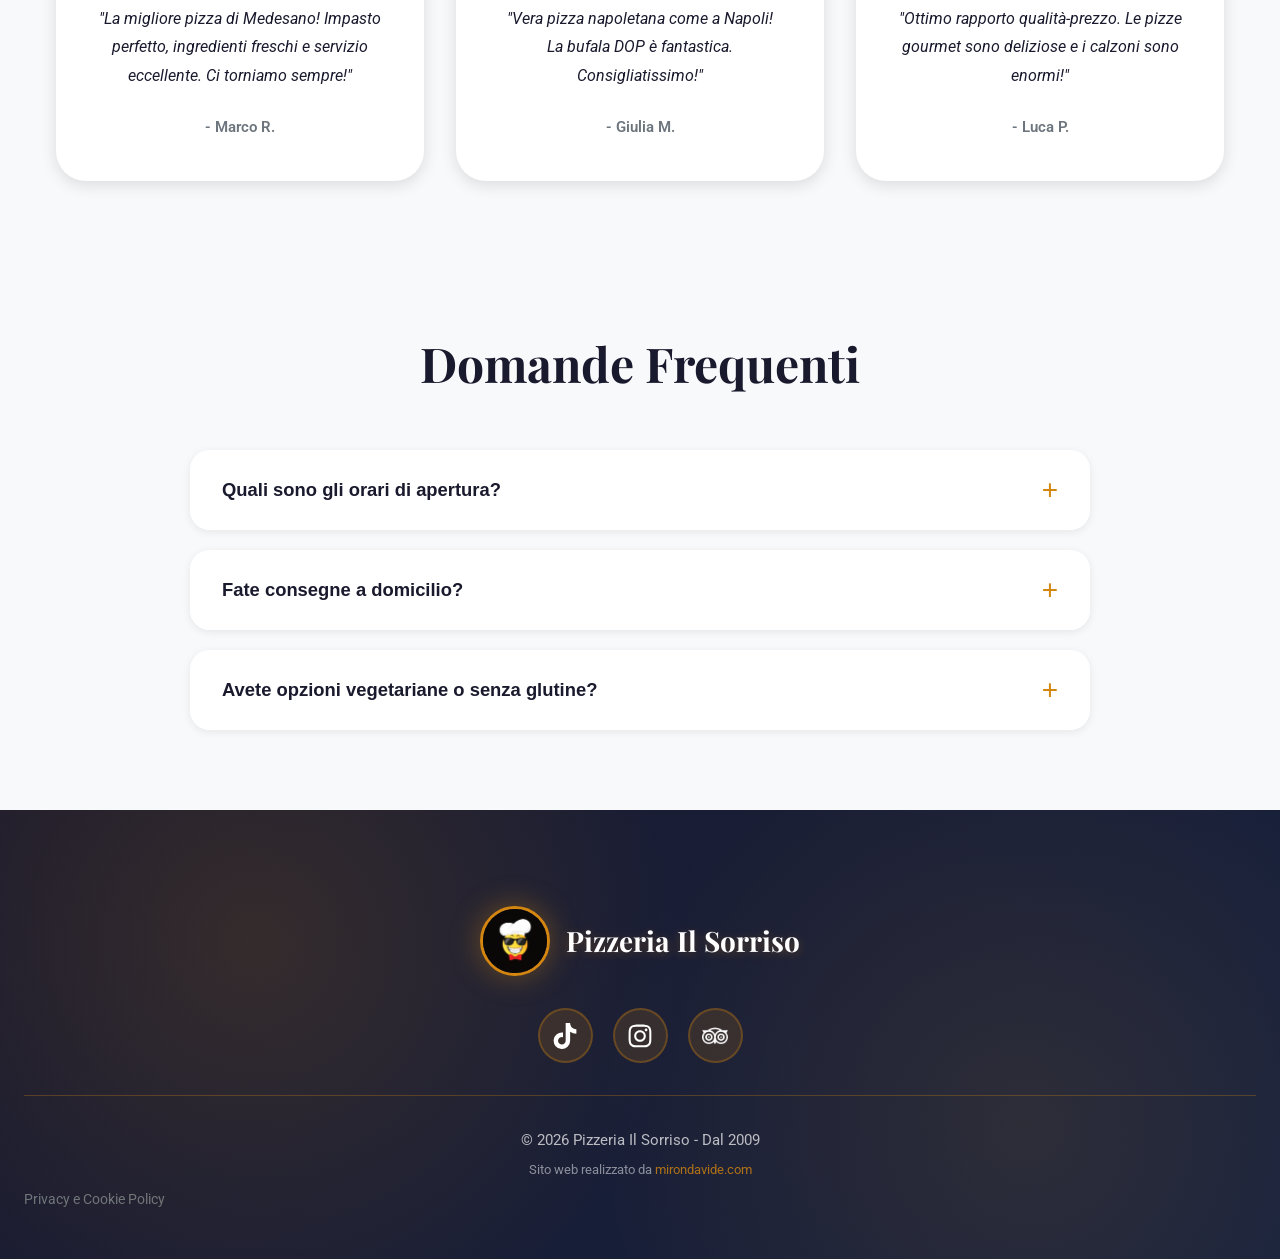
==== commit 5d9b631b: "Fix prezzo Vegetariana: €10,00 → €11,00 Co-Authored-By: Claude Opus 4.6 (1M context) <noreply@anthro" ====
--- a/index.html
+++ b/index.html
@@ -681,7 +681,7 @@
                 <div class="menu-item">
                     <div class="item-header">
                         <h3>Vegetariana</h3>
-                        <span class="price">€10,00</span>
+                        <span class="price">€11,00</span>
                     </div>
                     <p class="ingredients">Pomodoro, mozzarella, verdure grigliate, funghi, carciofi, olive, rucola e radicchio</p>
                 </div>
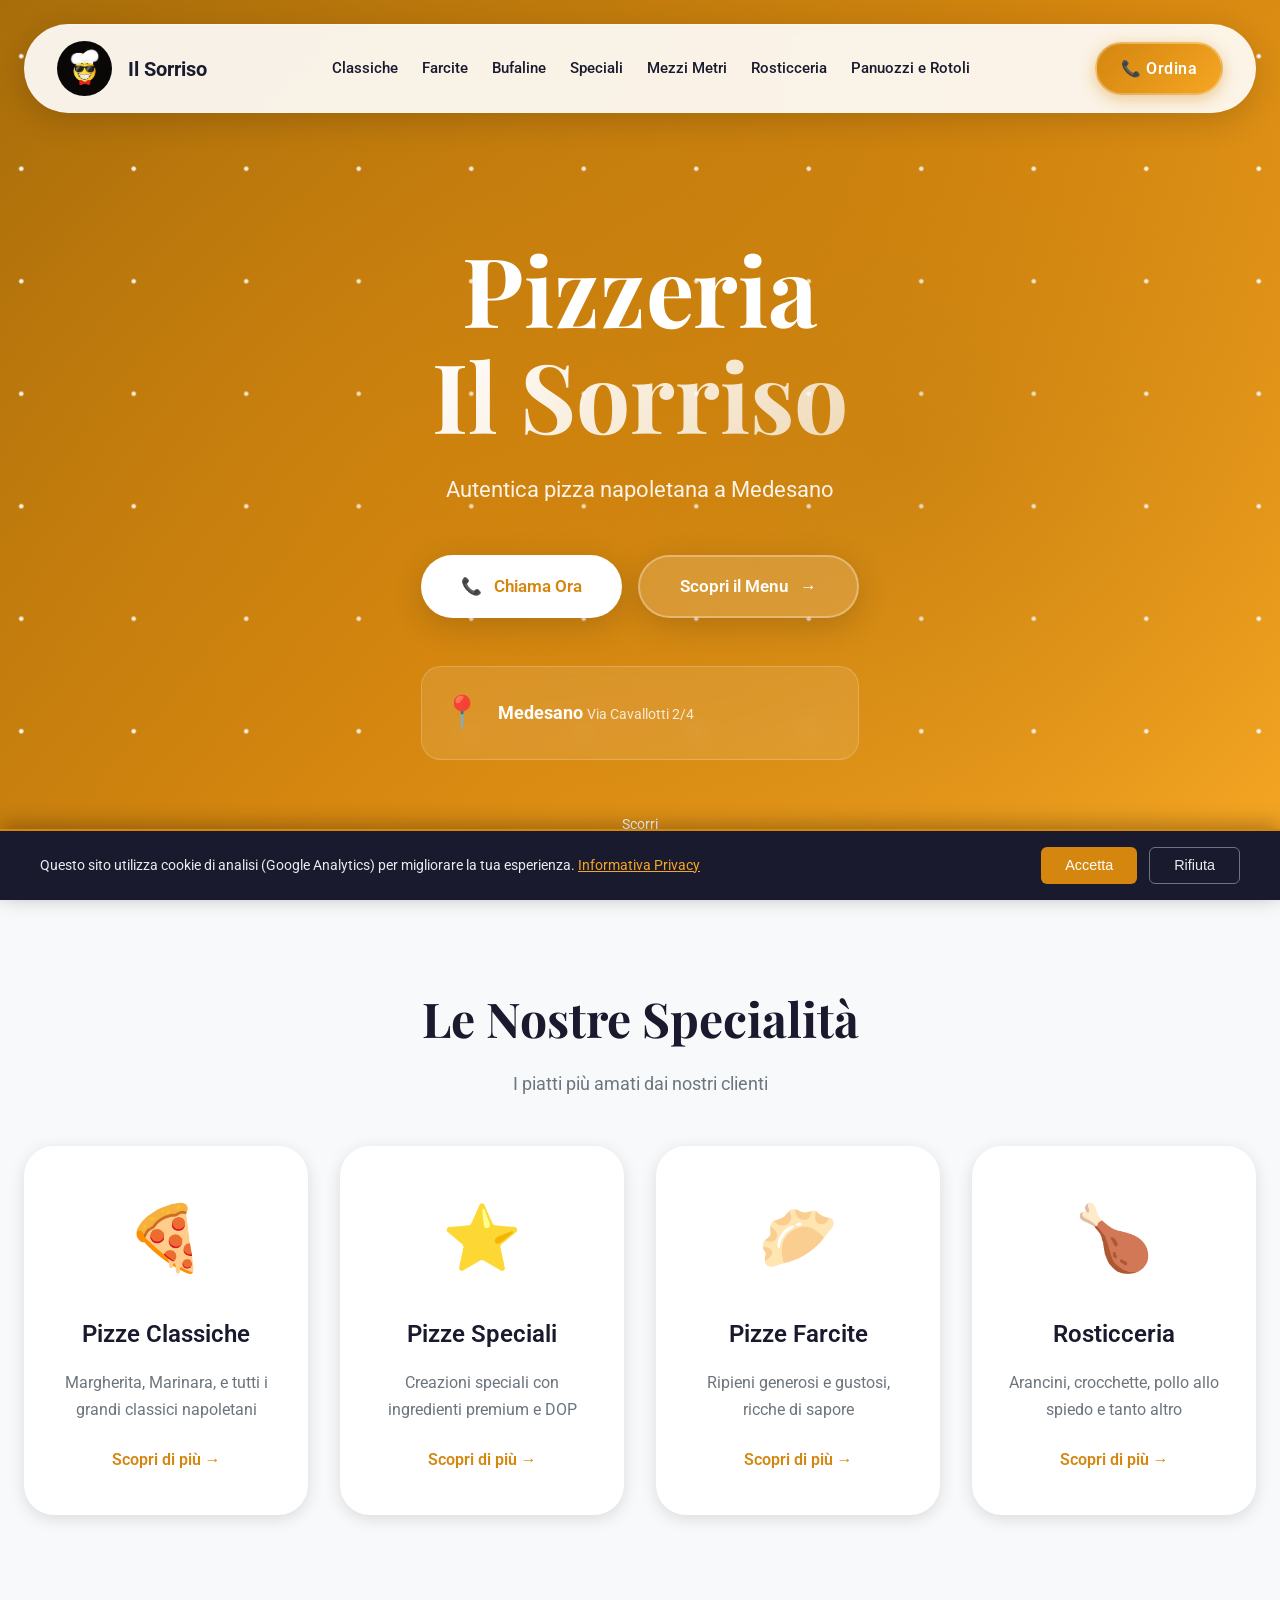
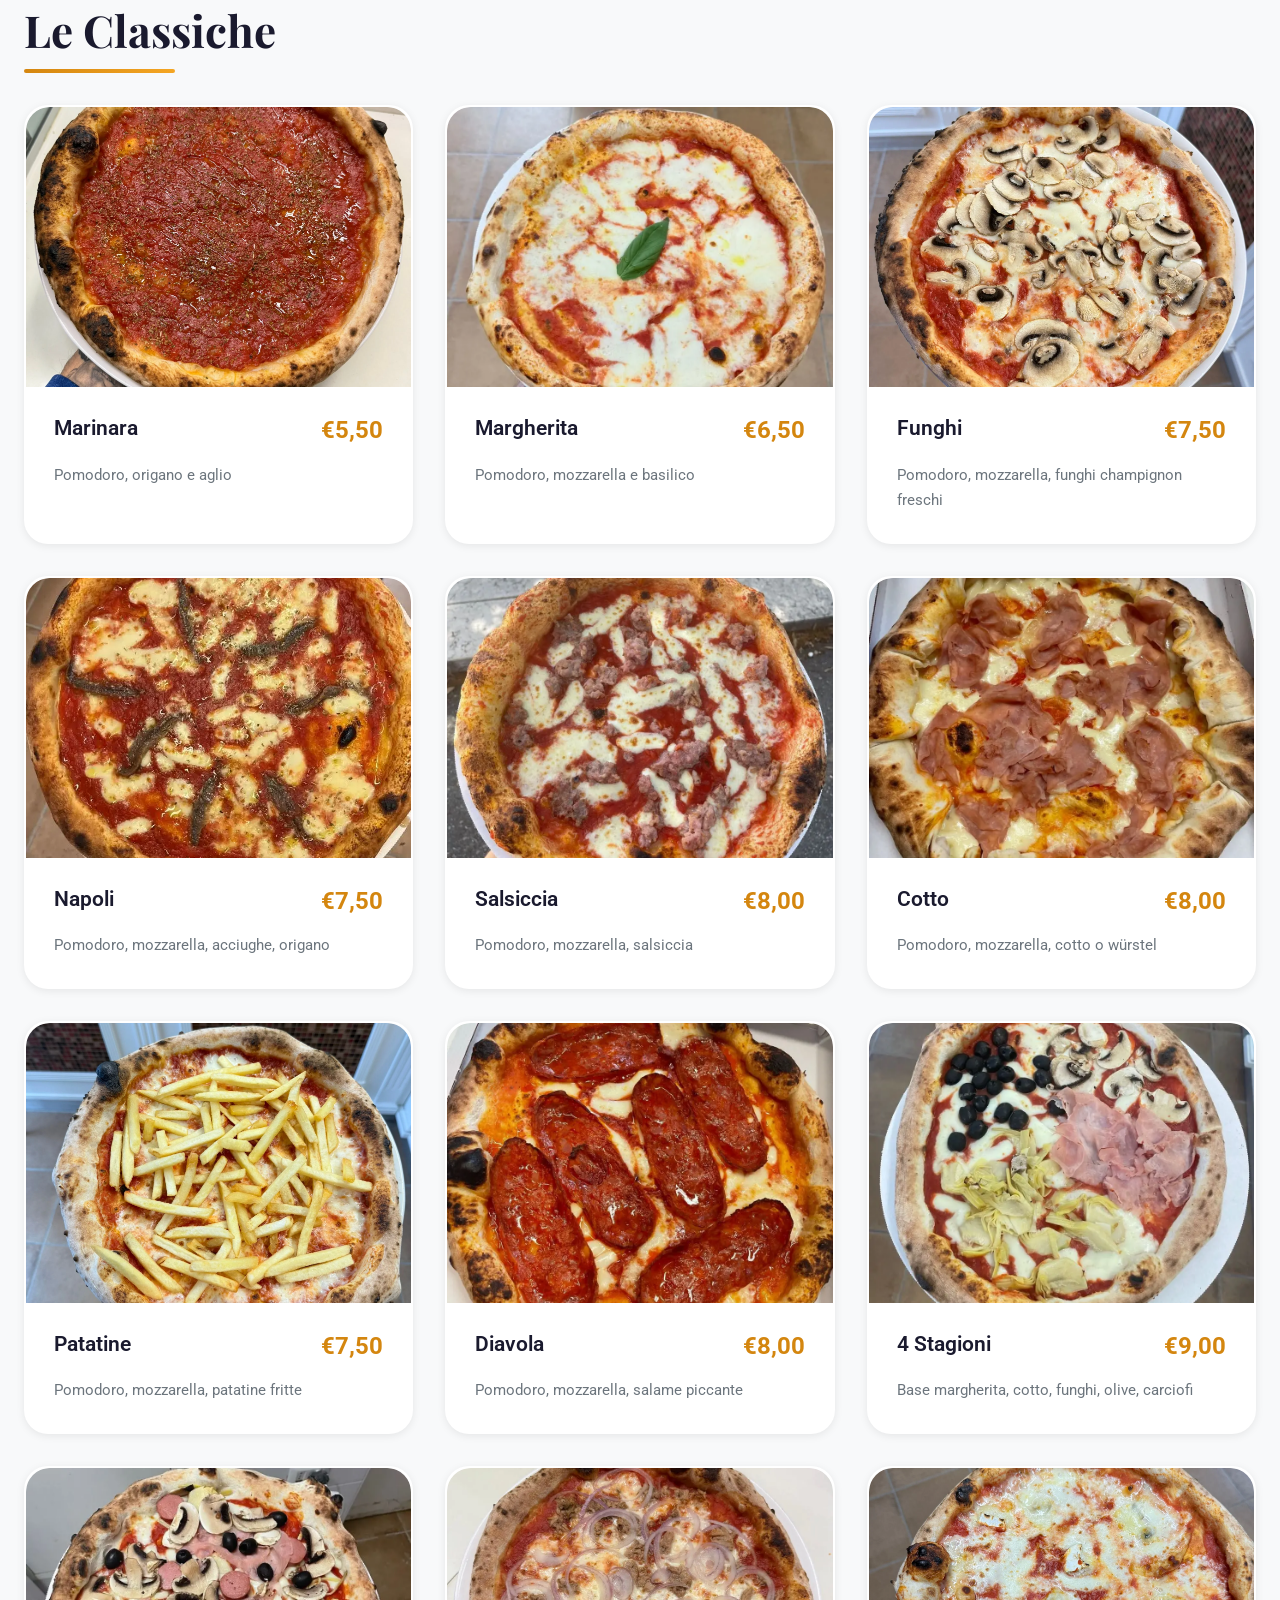
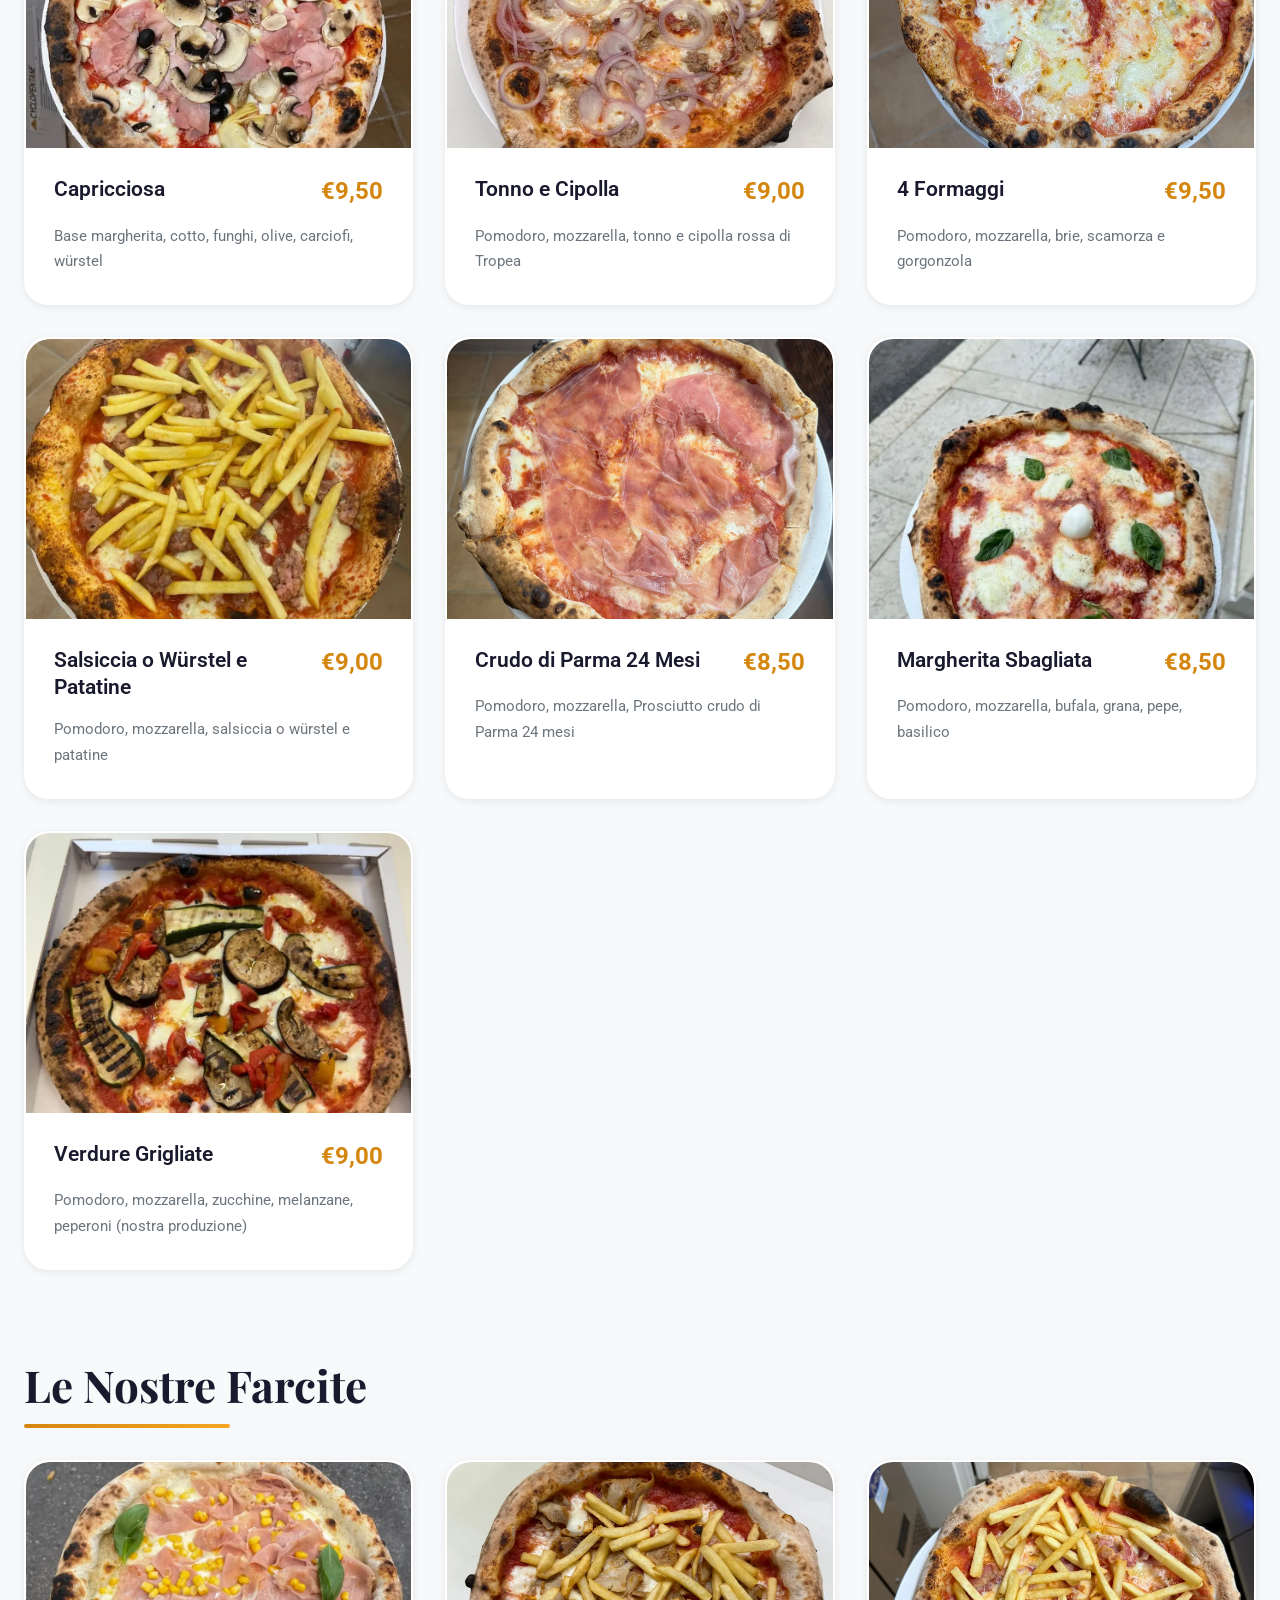
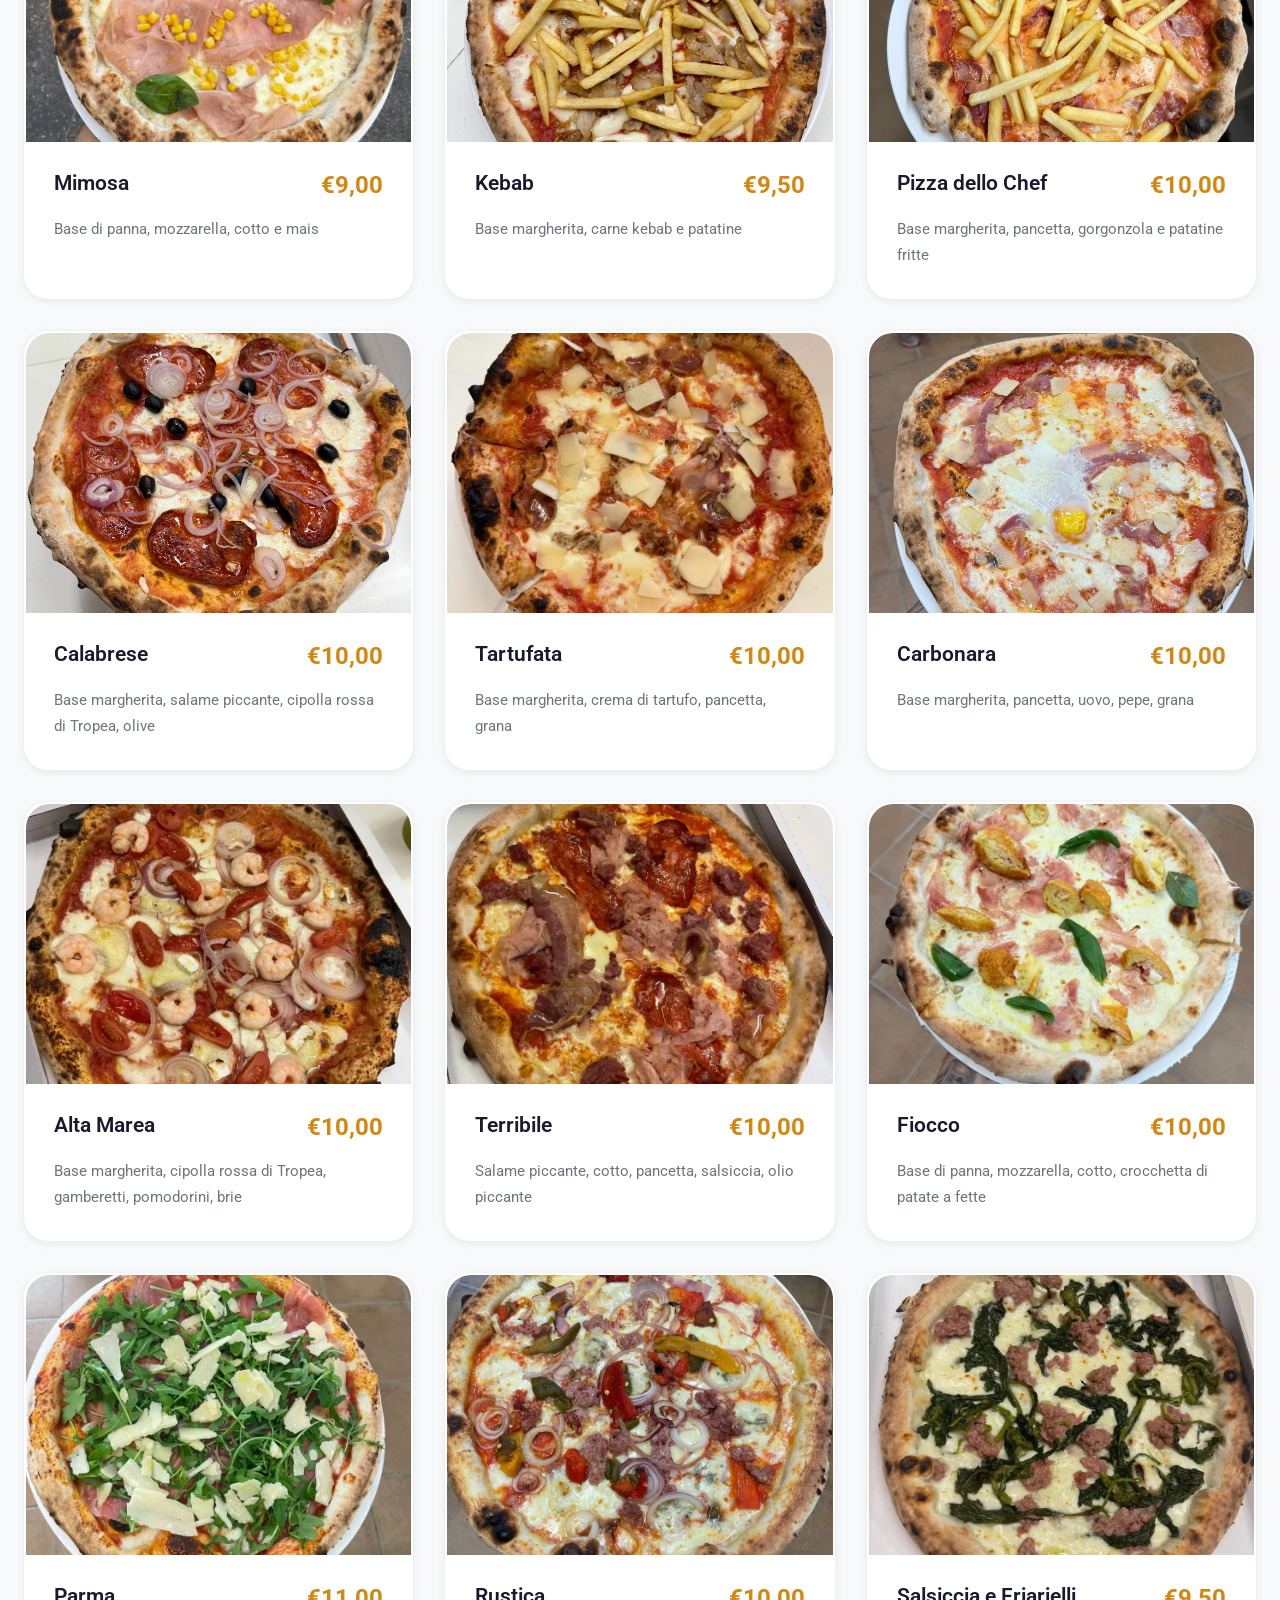
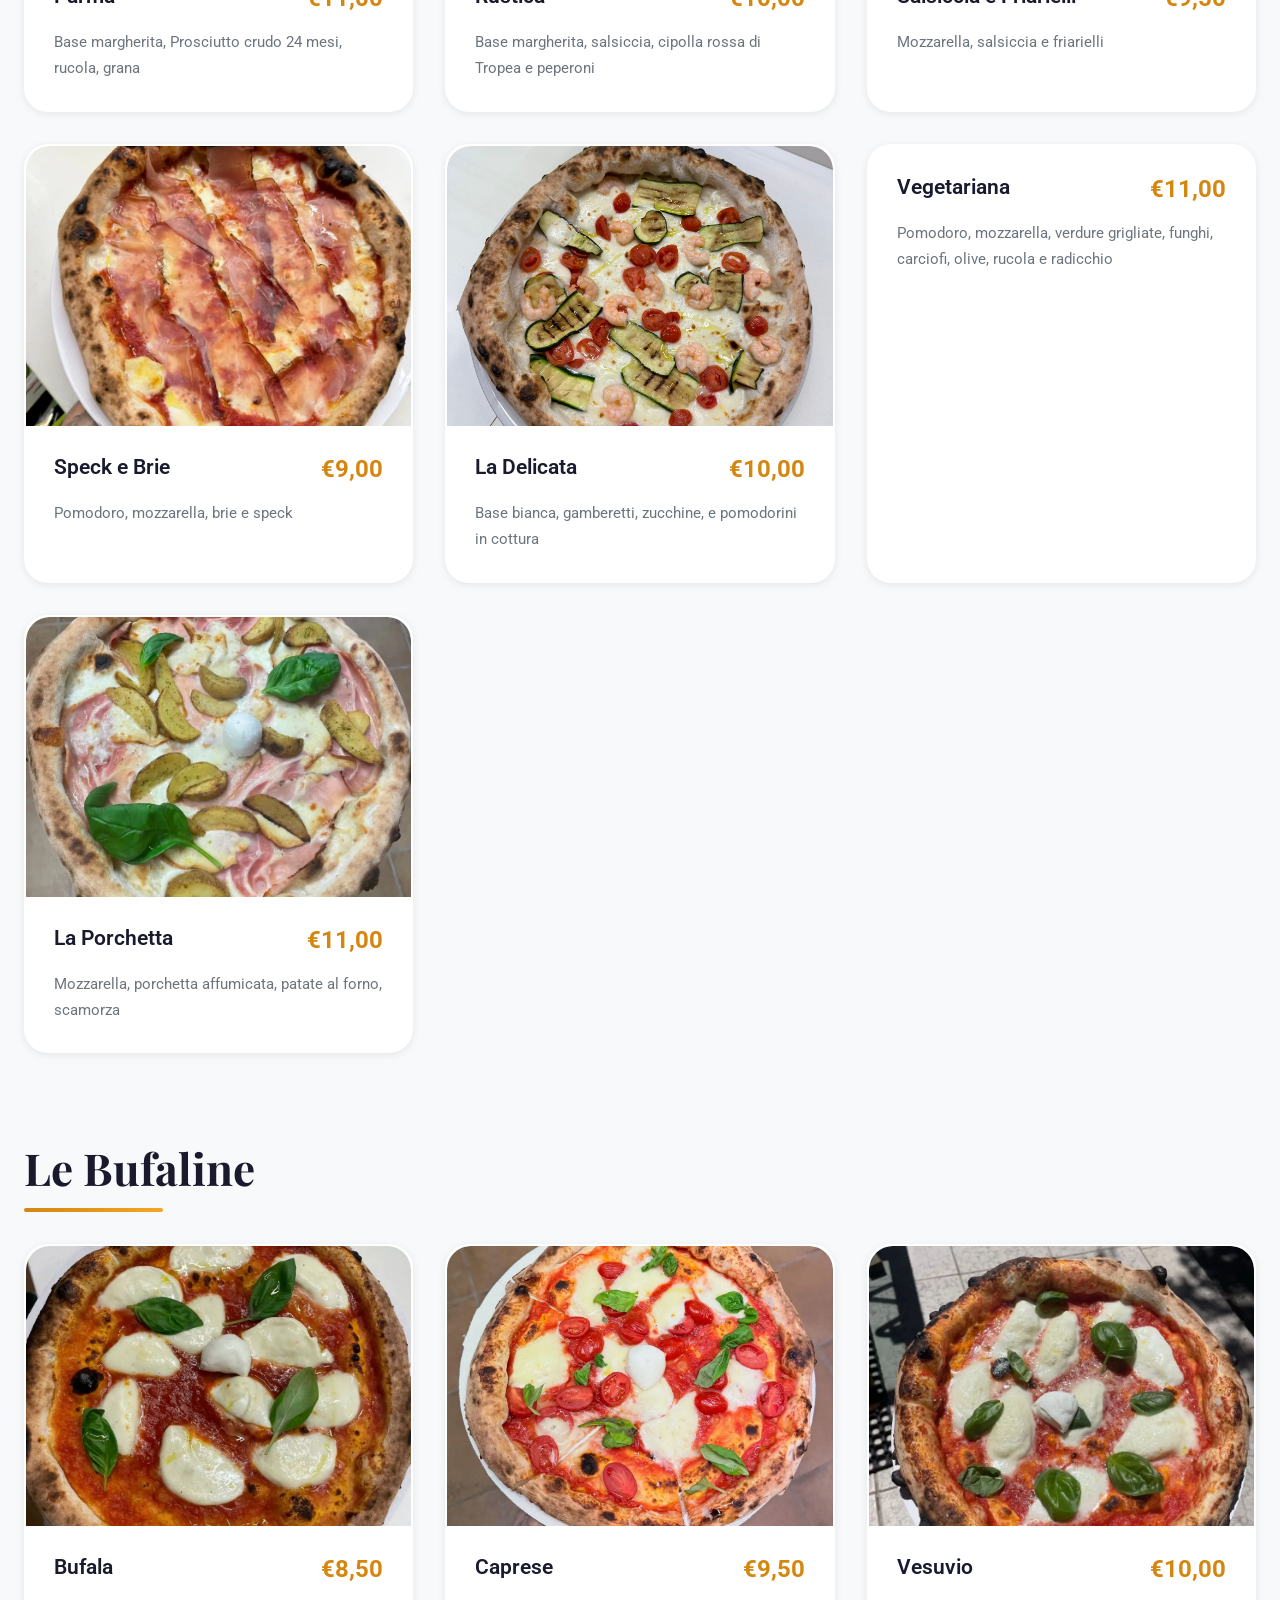
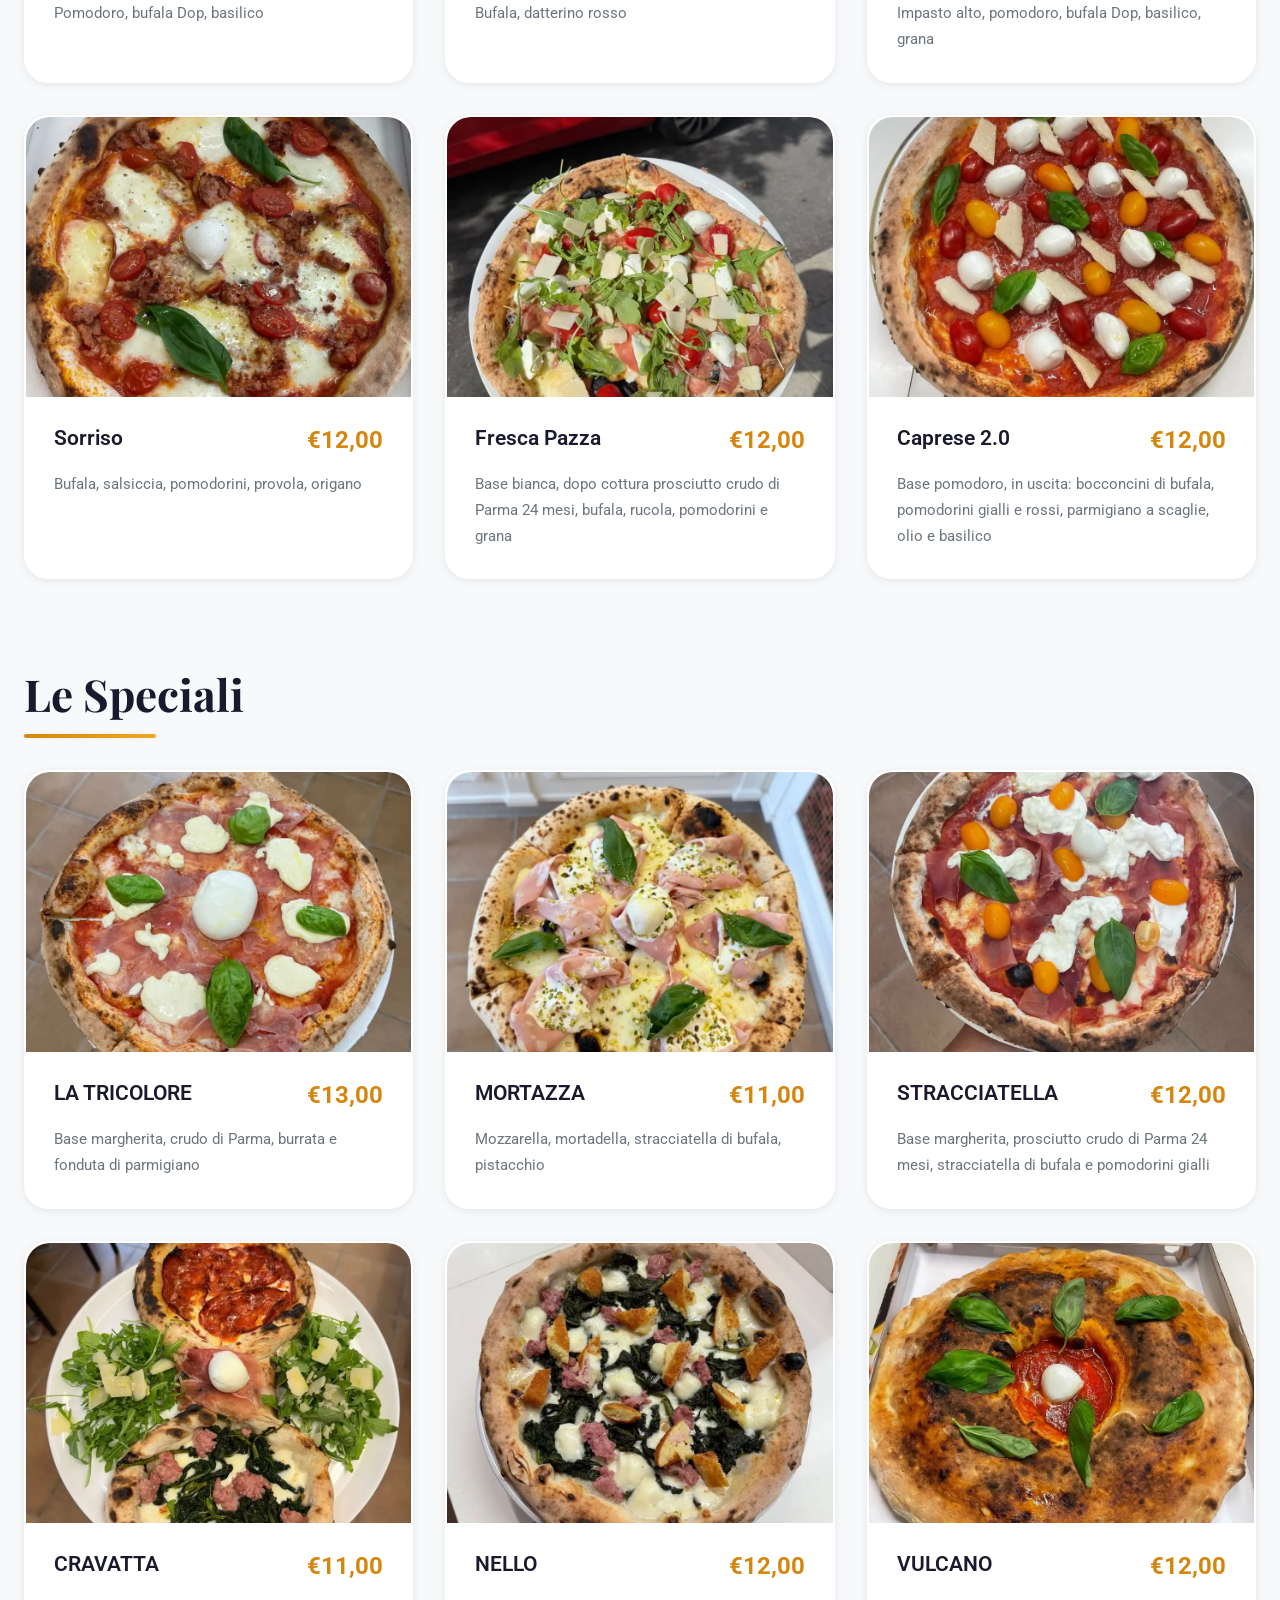
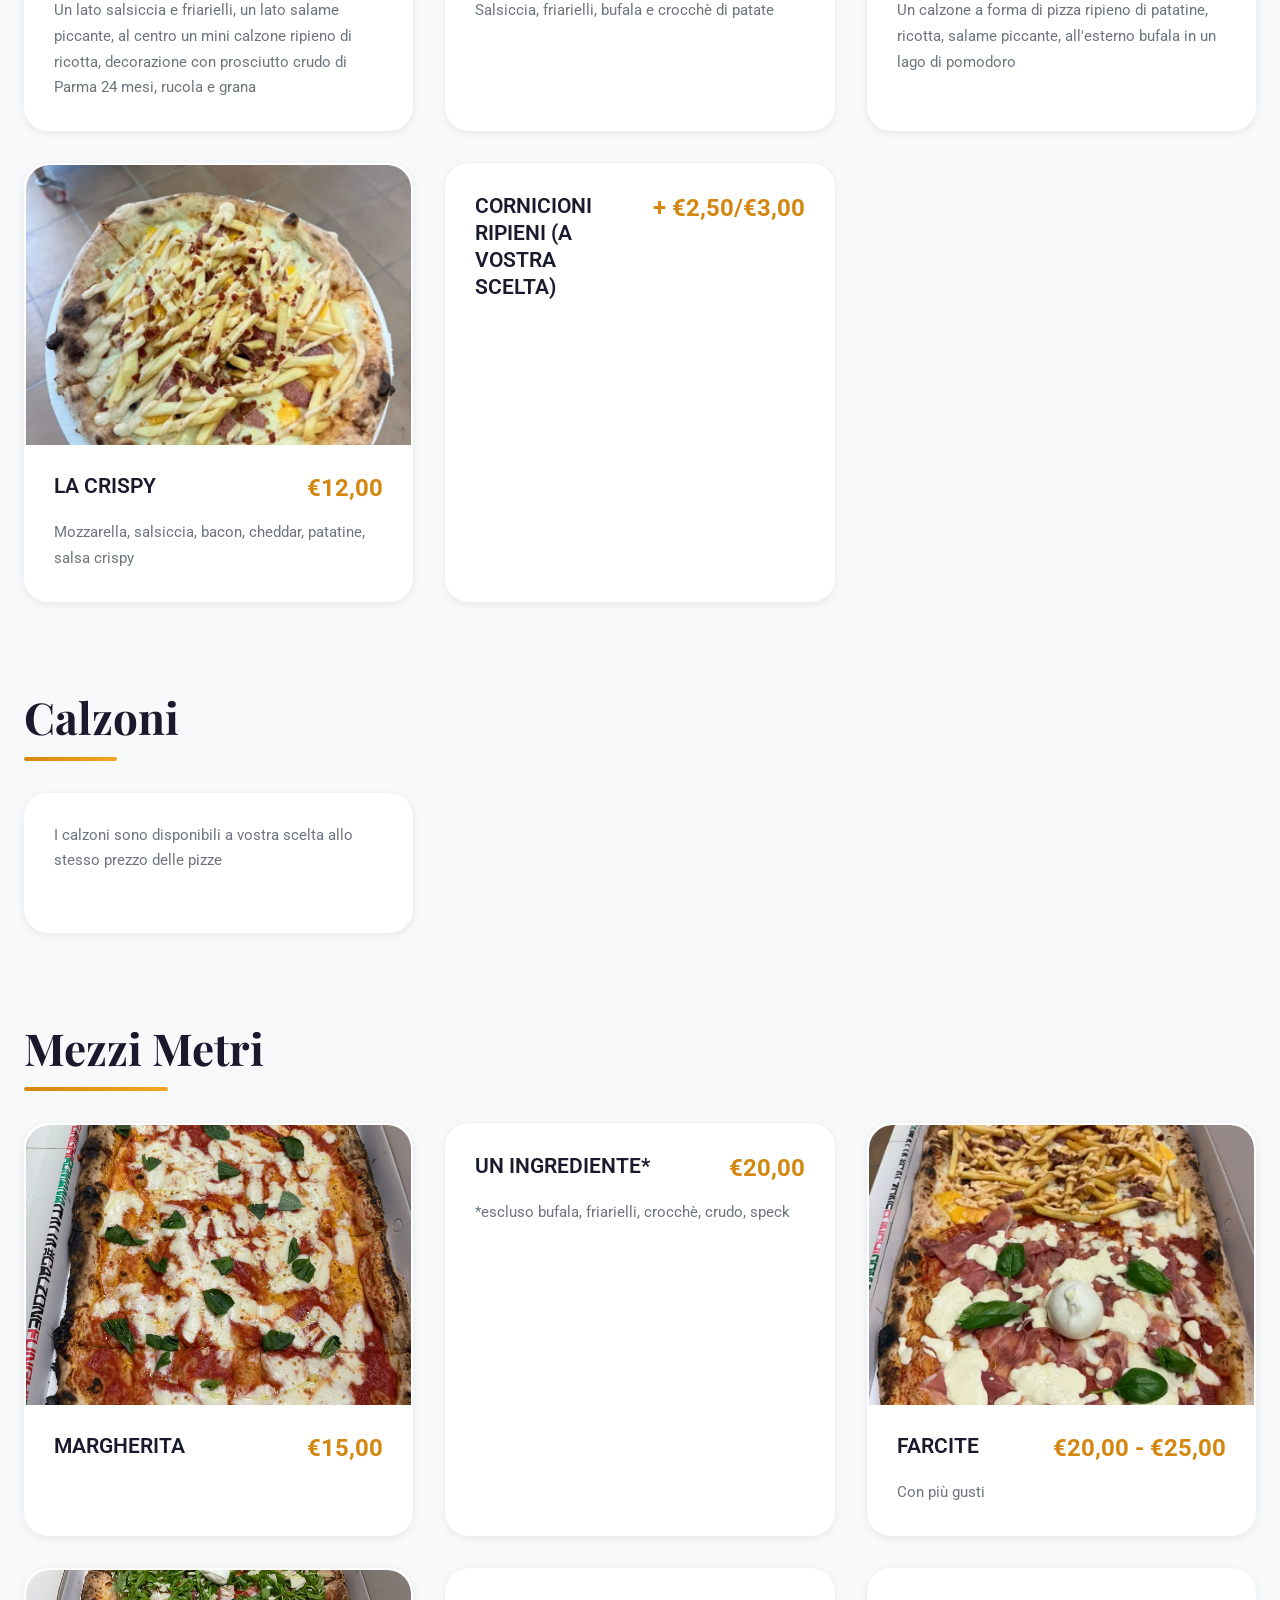
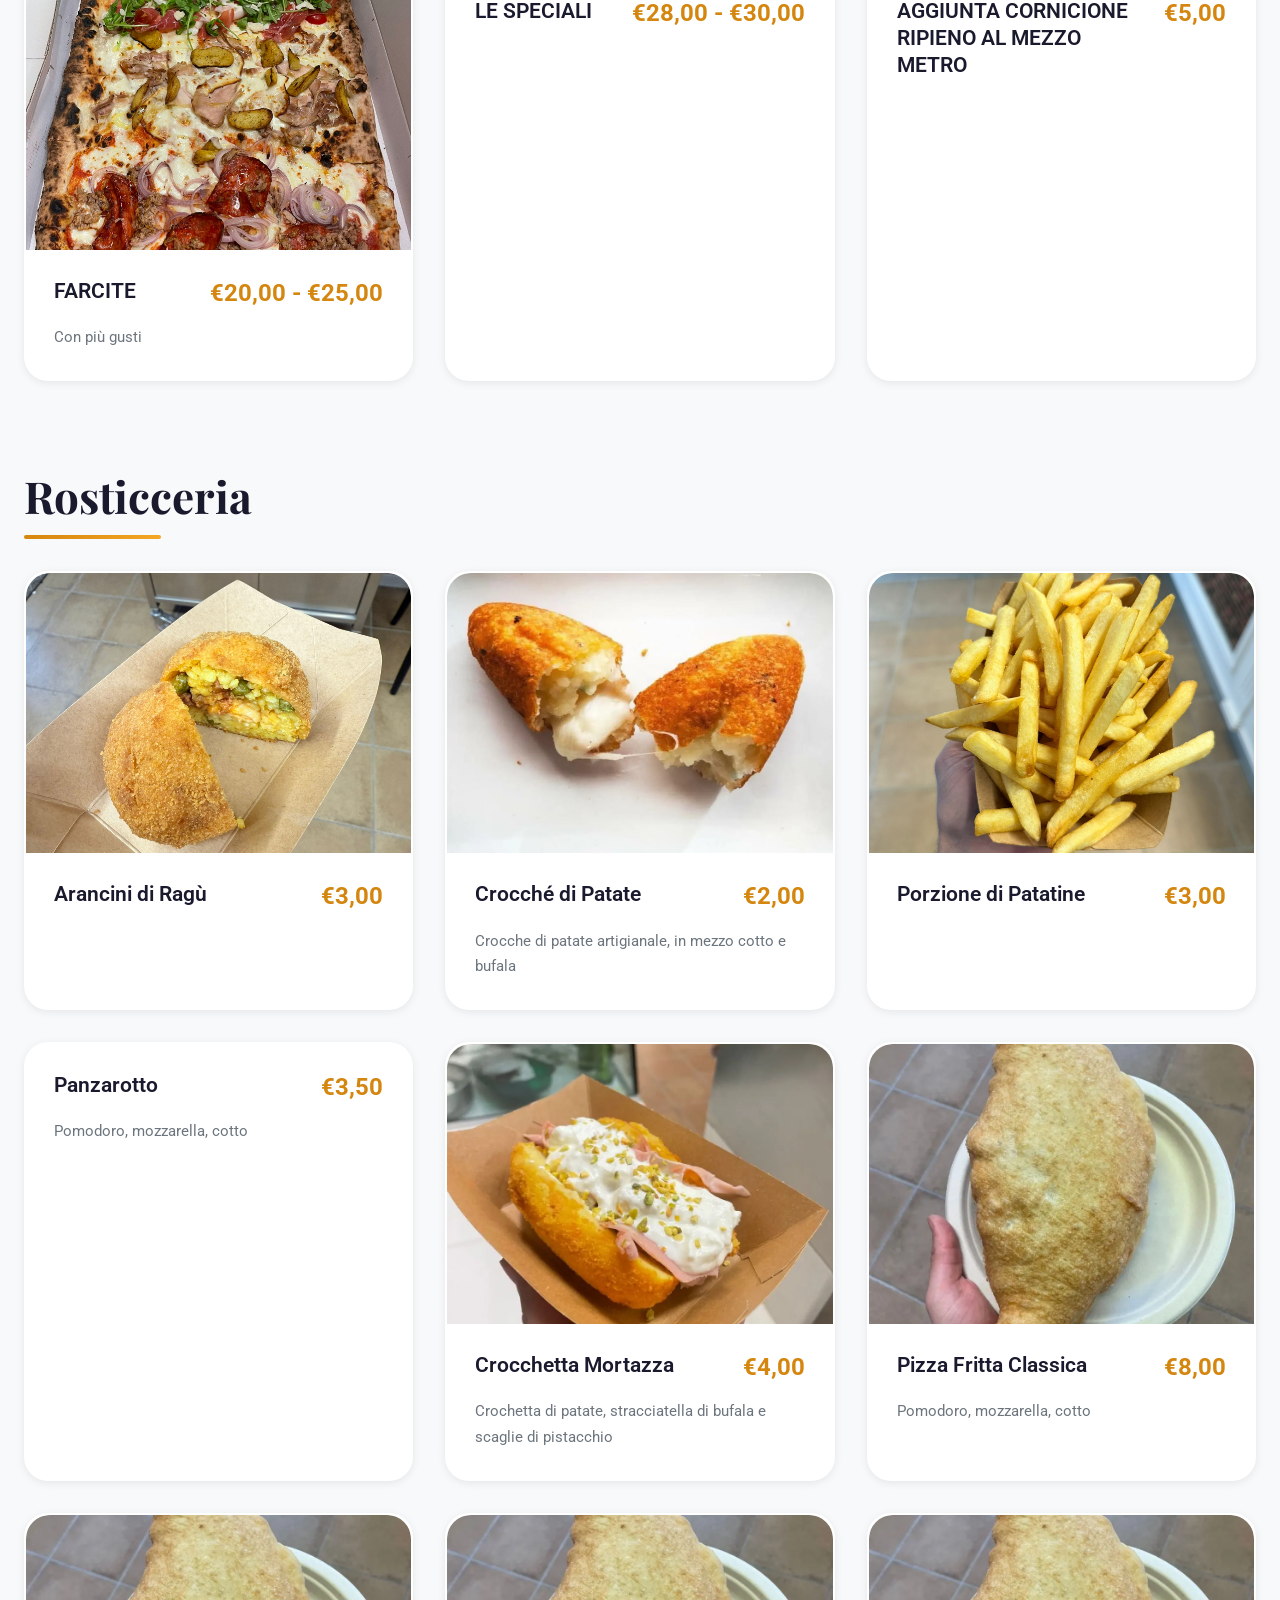
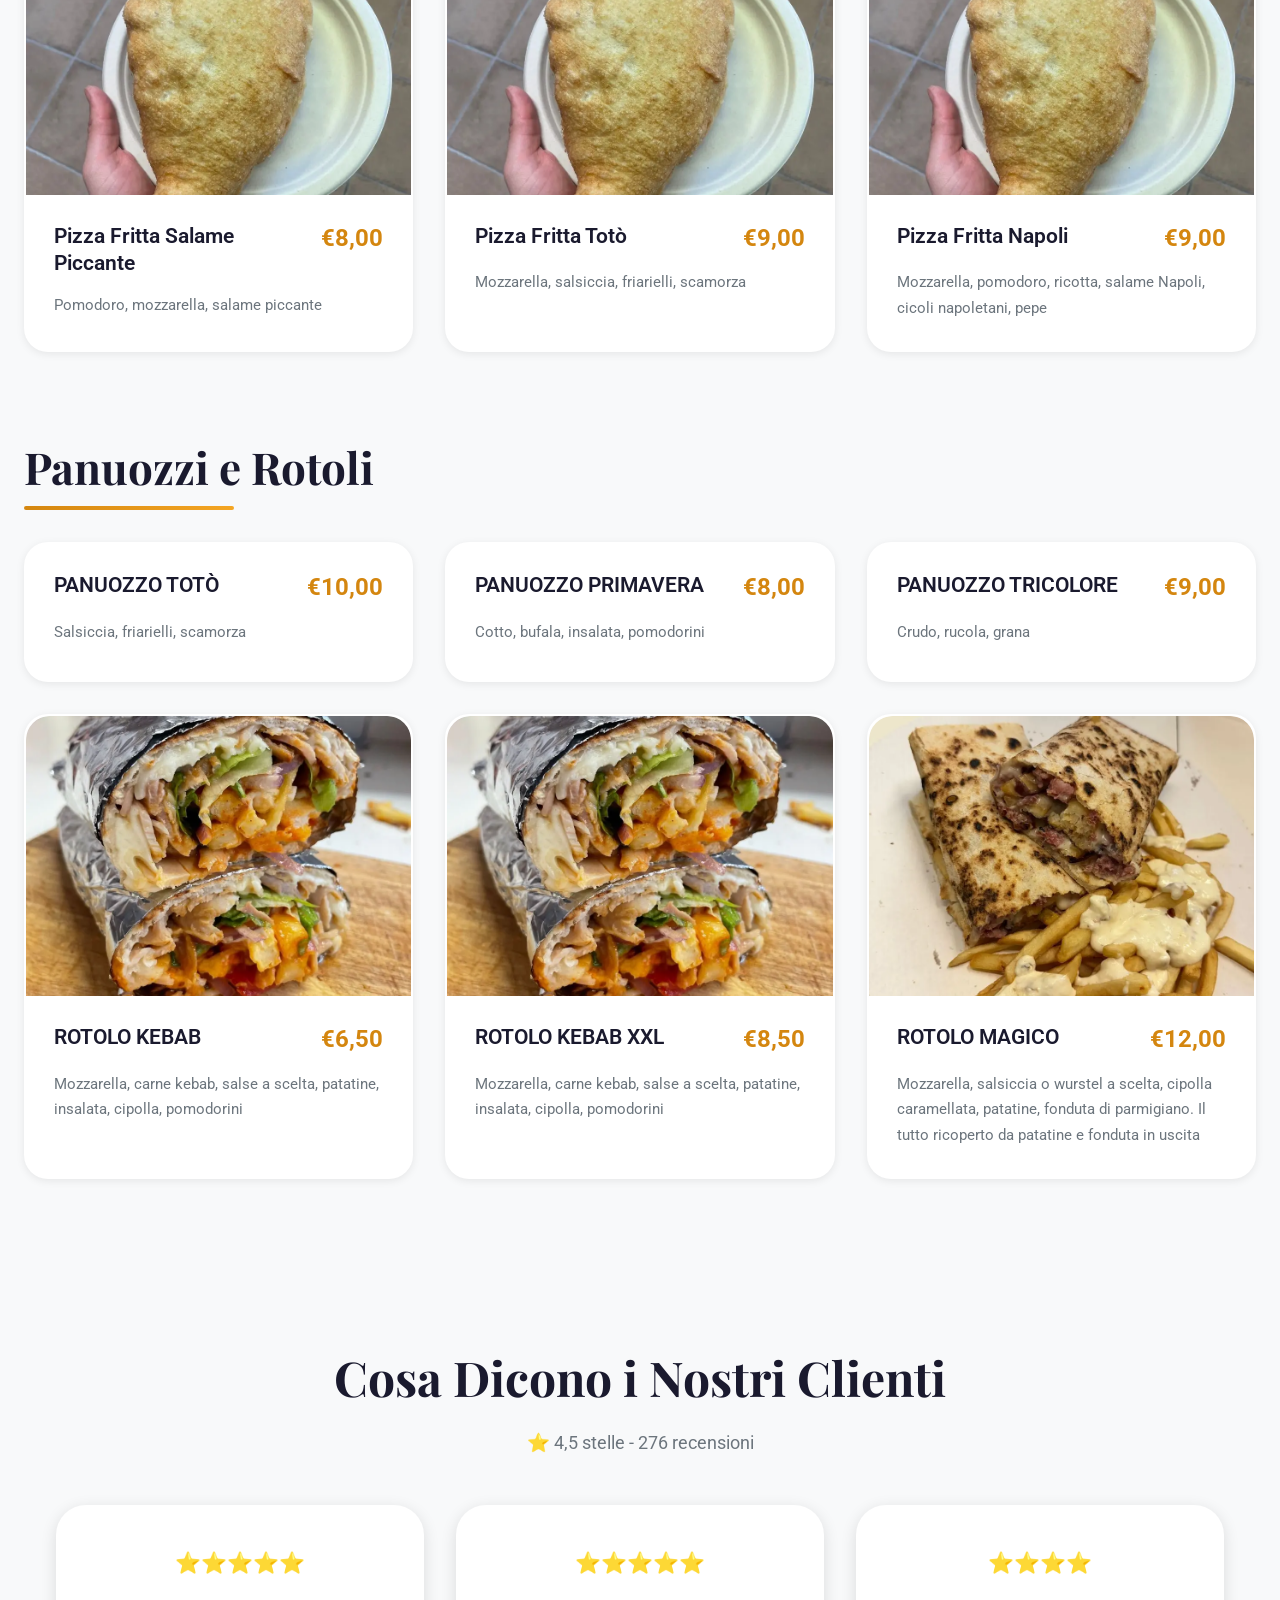
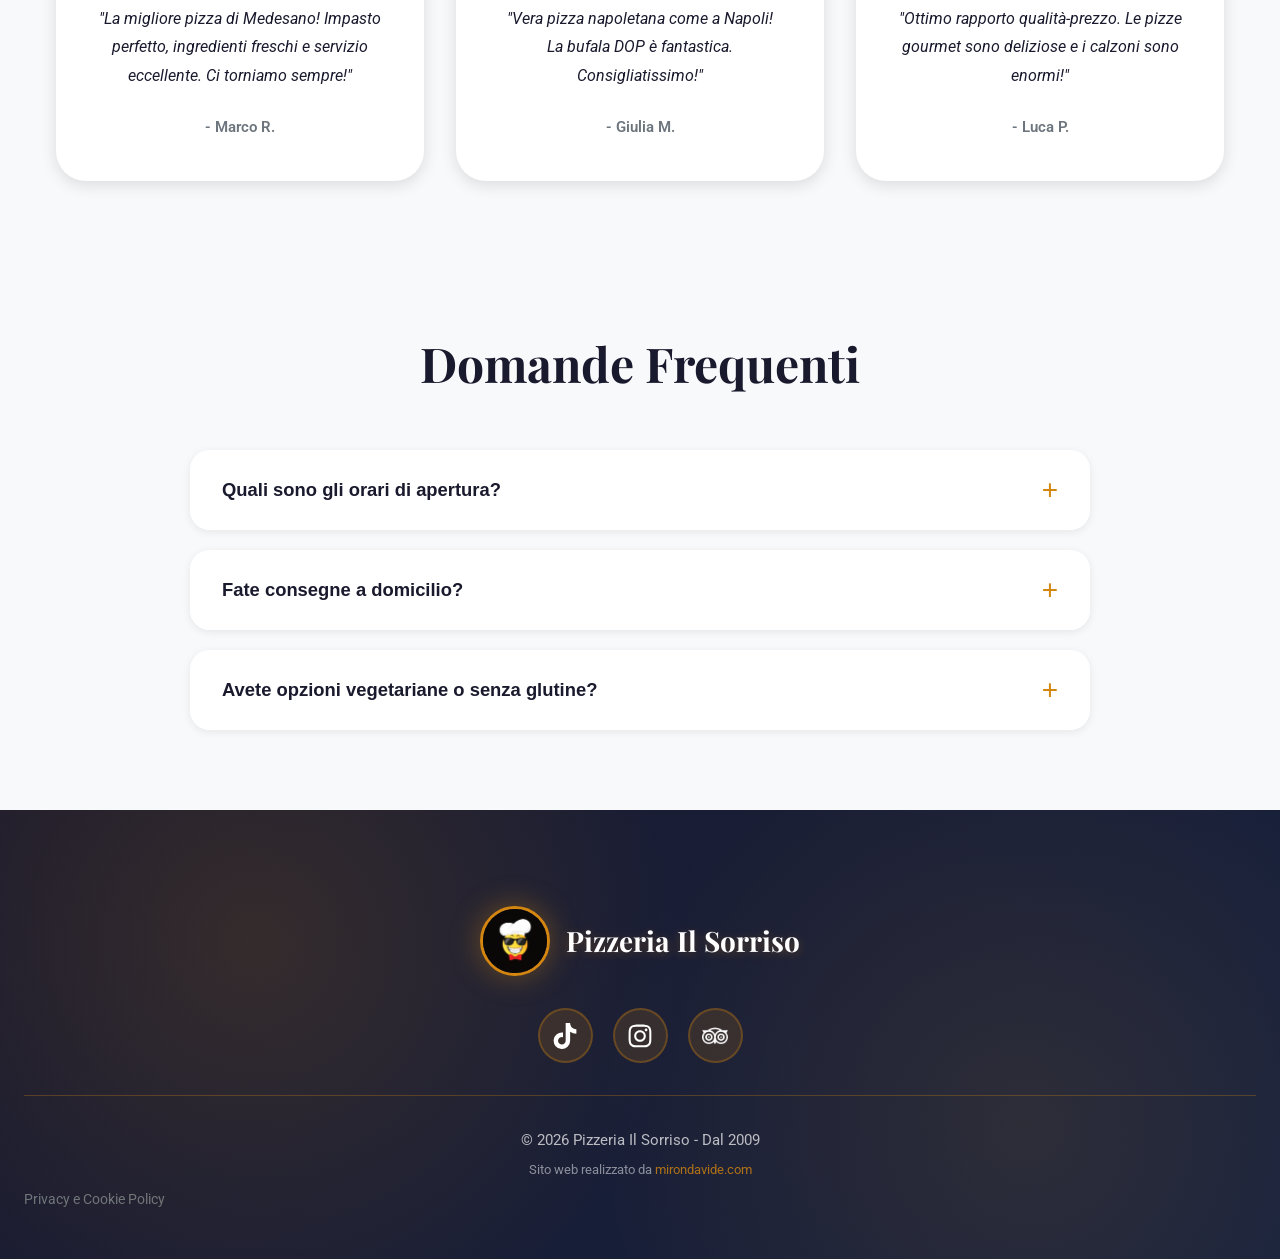
==== commit 0bc8c241: "Aggiorna prezzo Margherita a 6,50" ====
--- a/index.html
+++ b/index.html
@@ -357,7 +357,7 @@
                     <div class="item-content">
                         <div class="item-header">
                             <h3>Margherita</h3>
-                            <span class="price">€6,00</span>
+                            <span class="price">€6,50</span>
                         </div>
                         <p class="ingredients">Pomodoro, mozzarella e basilico</p>
                     </div>
